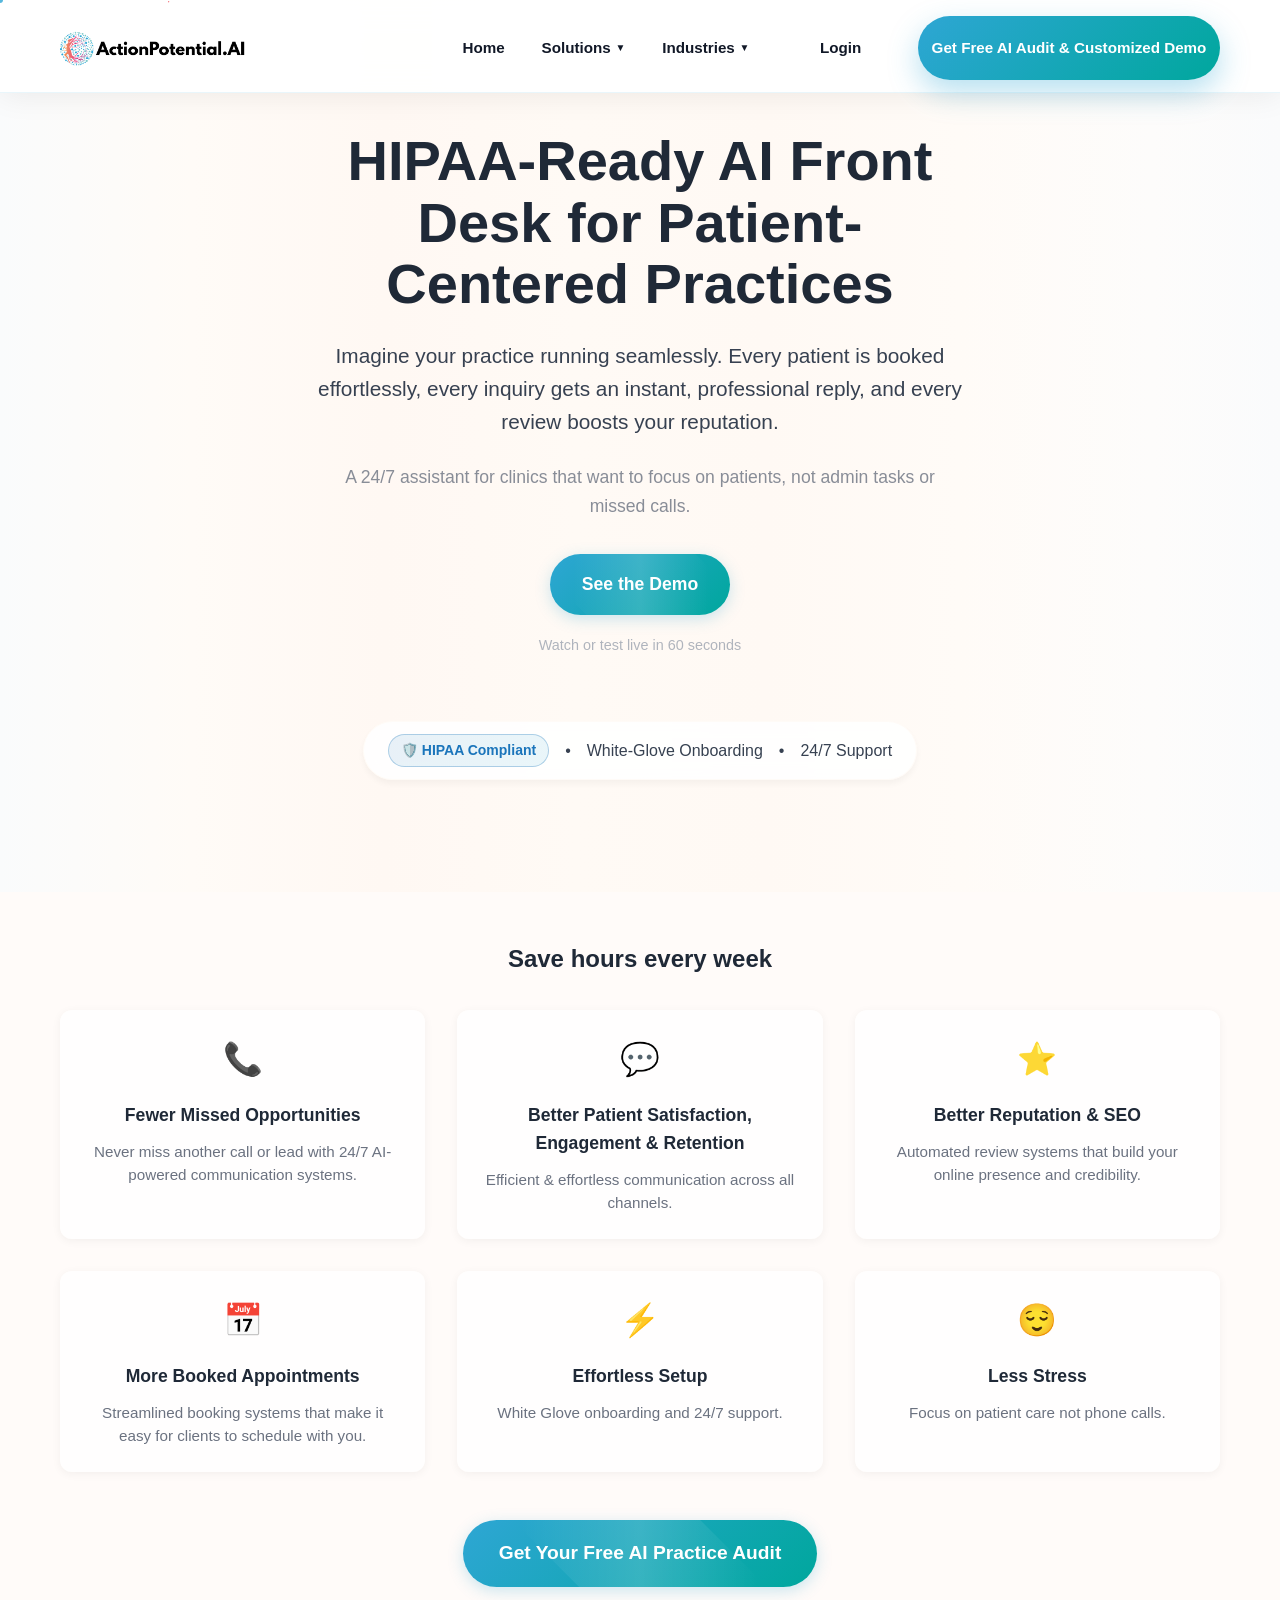
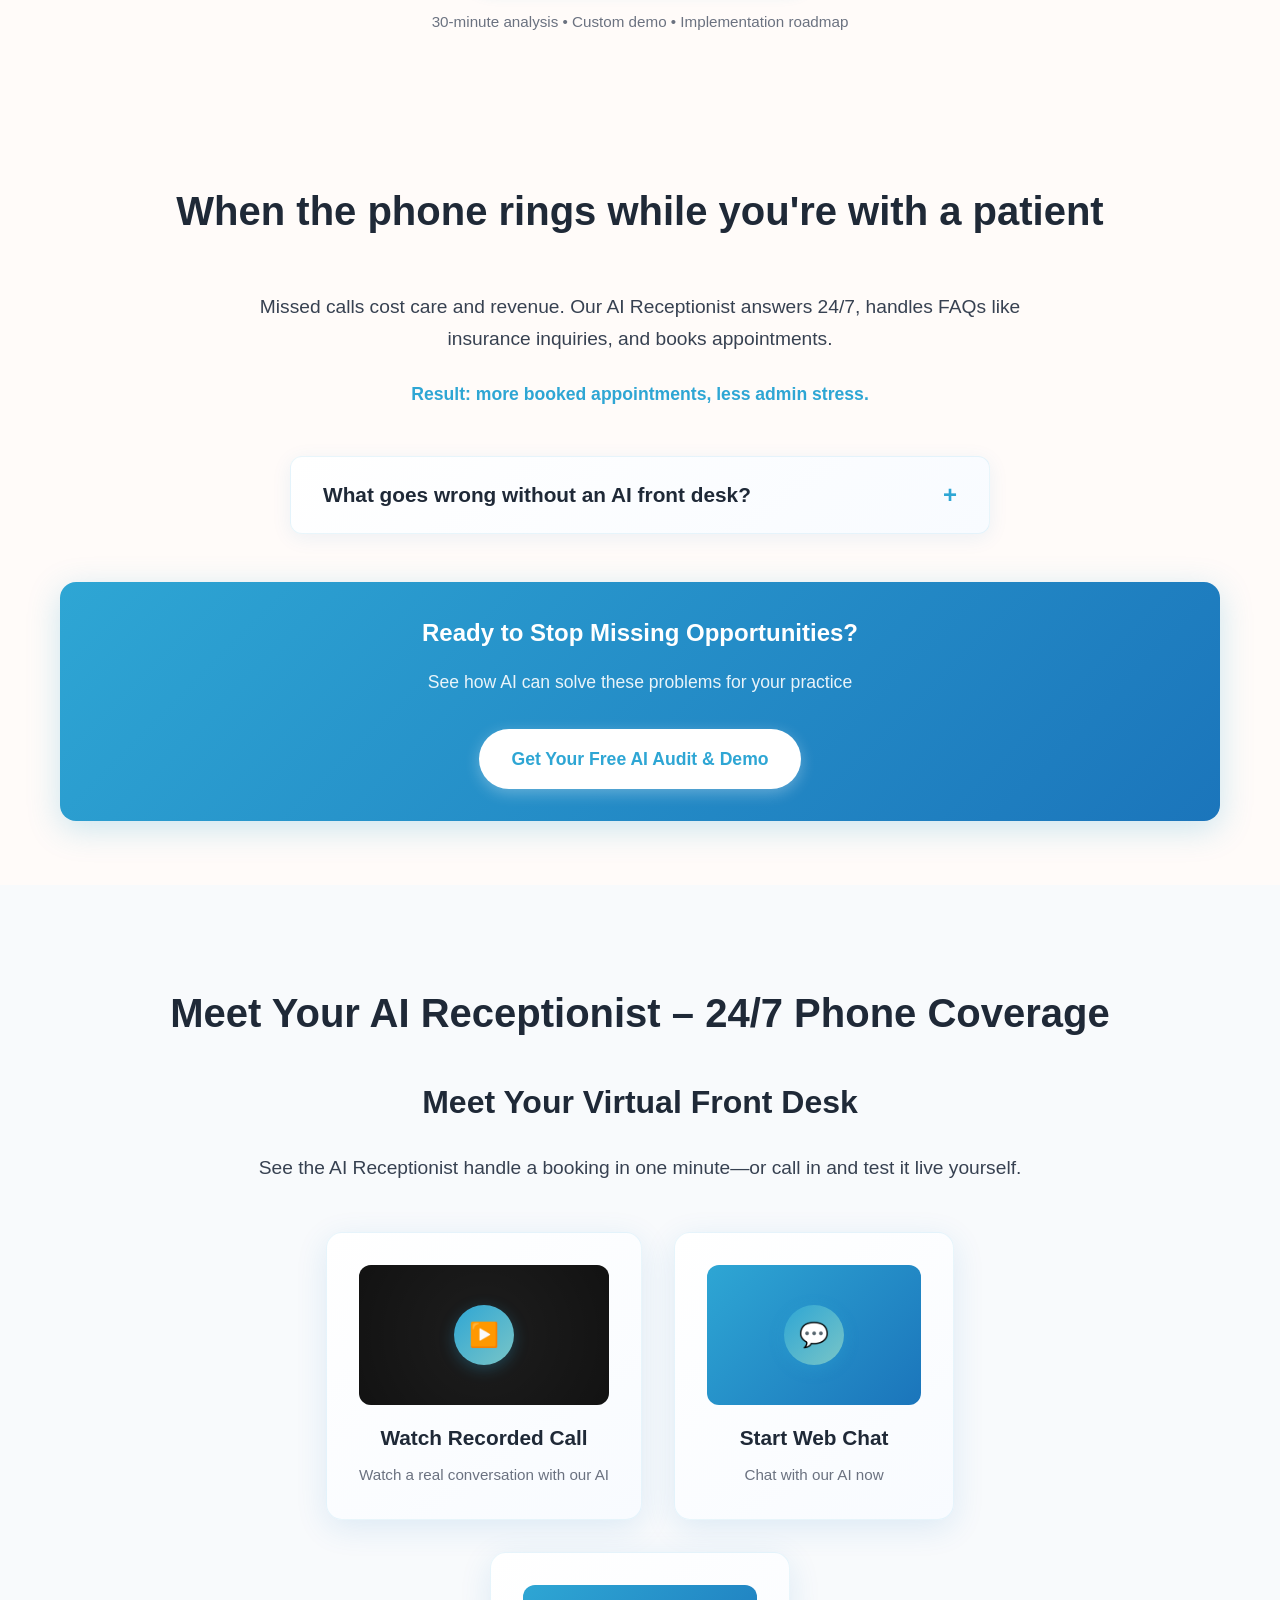
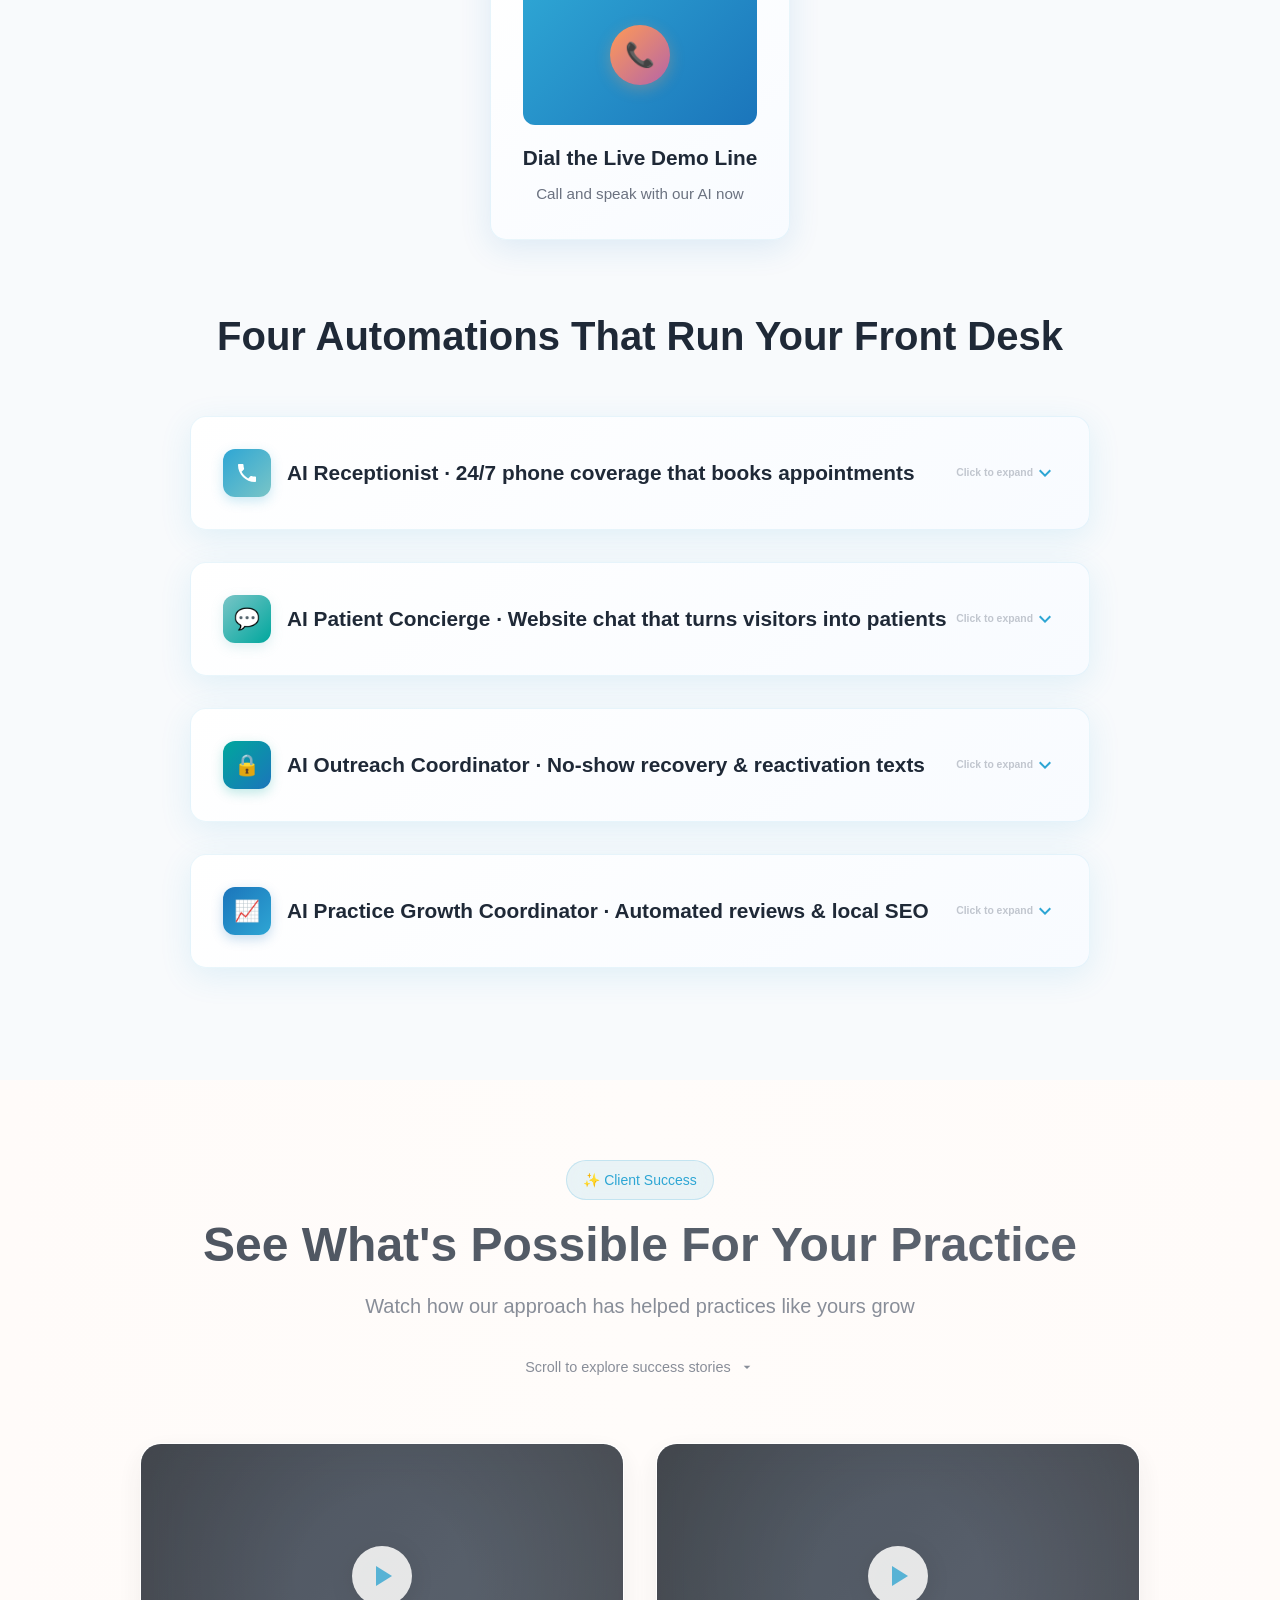
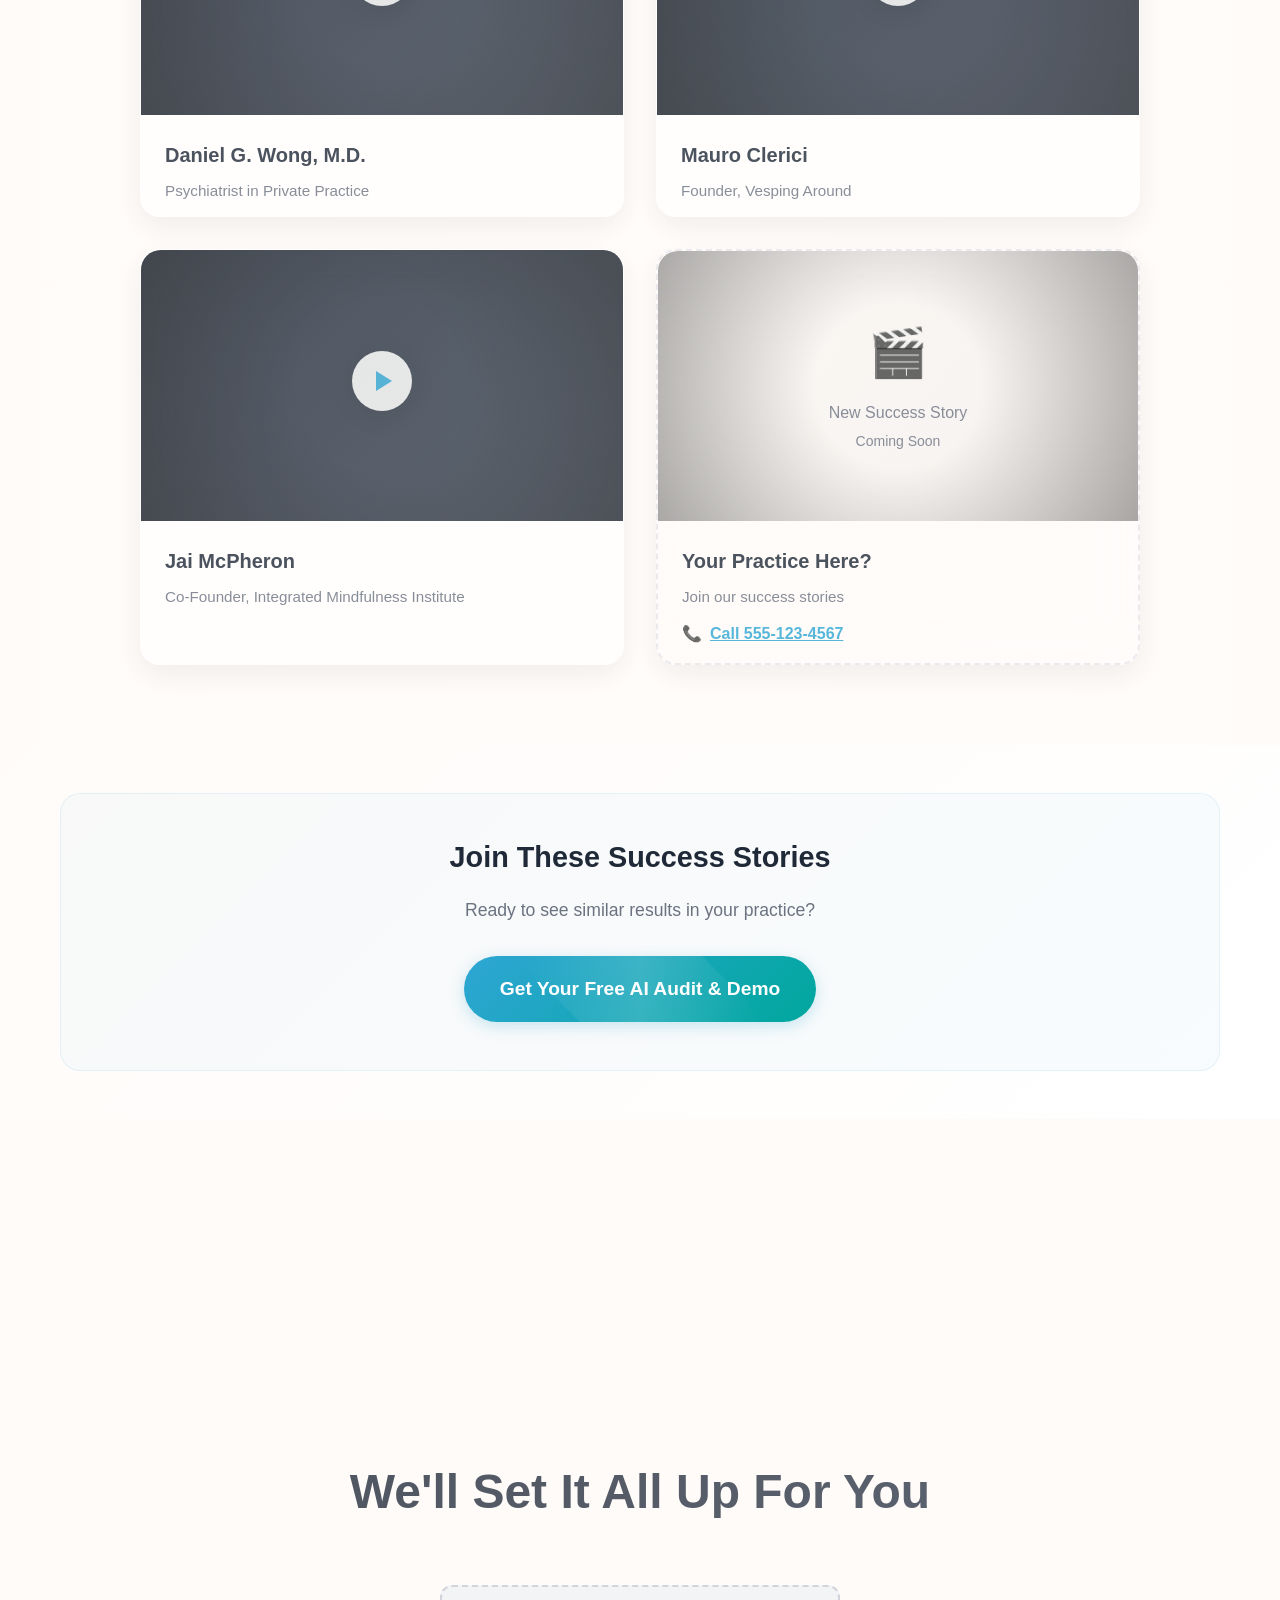
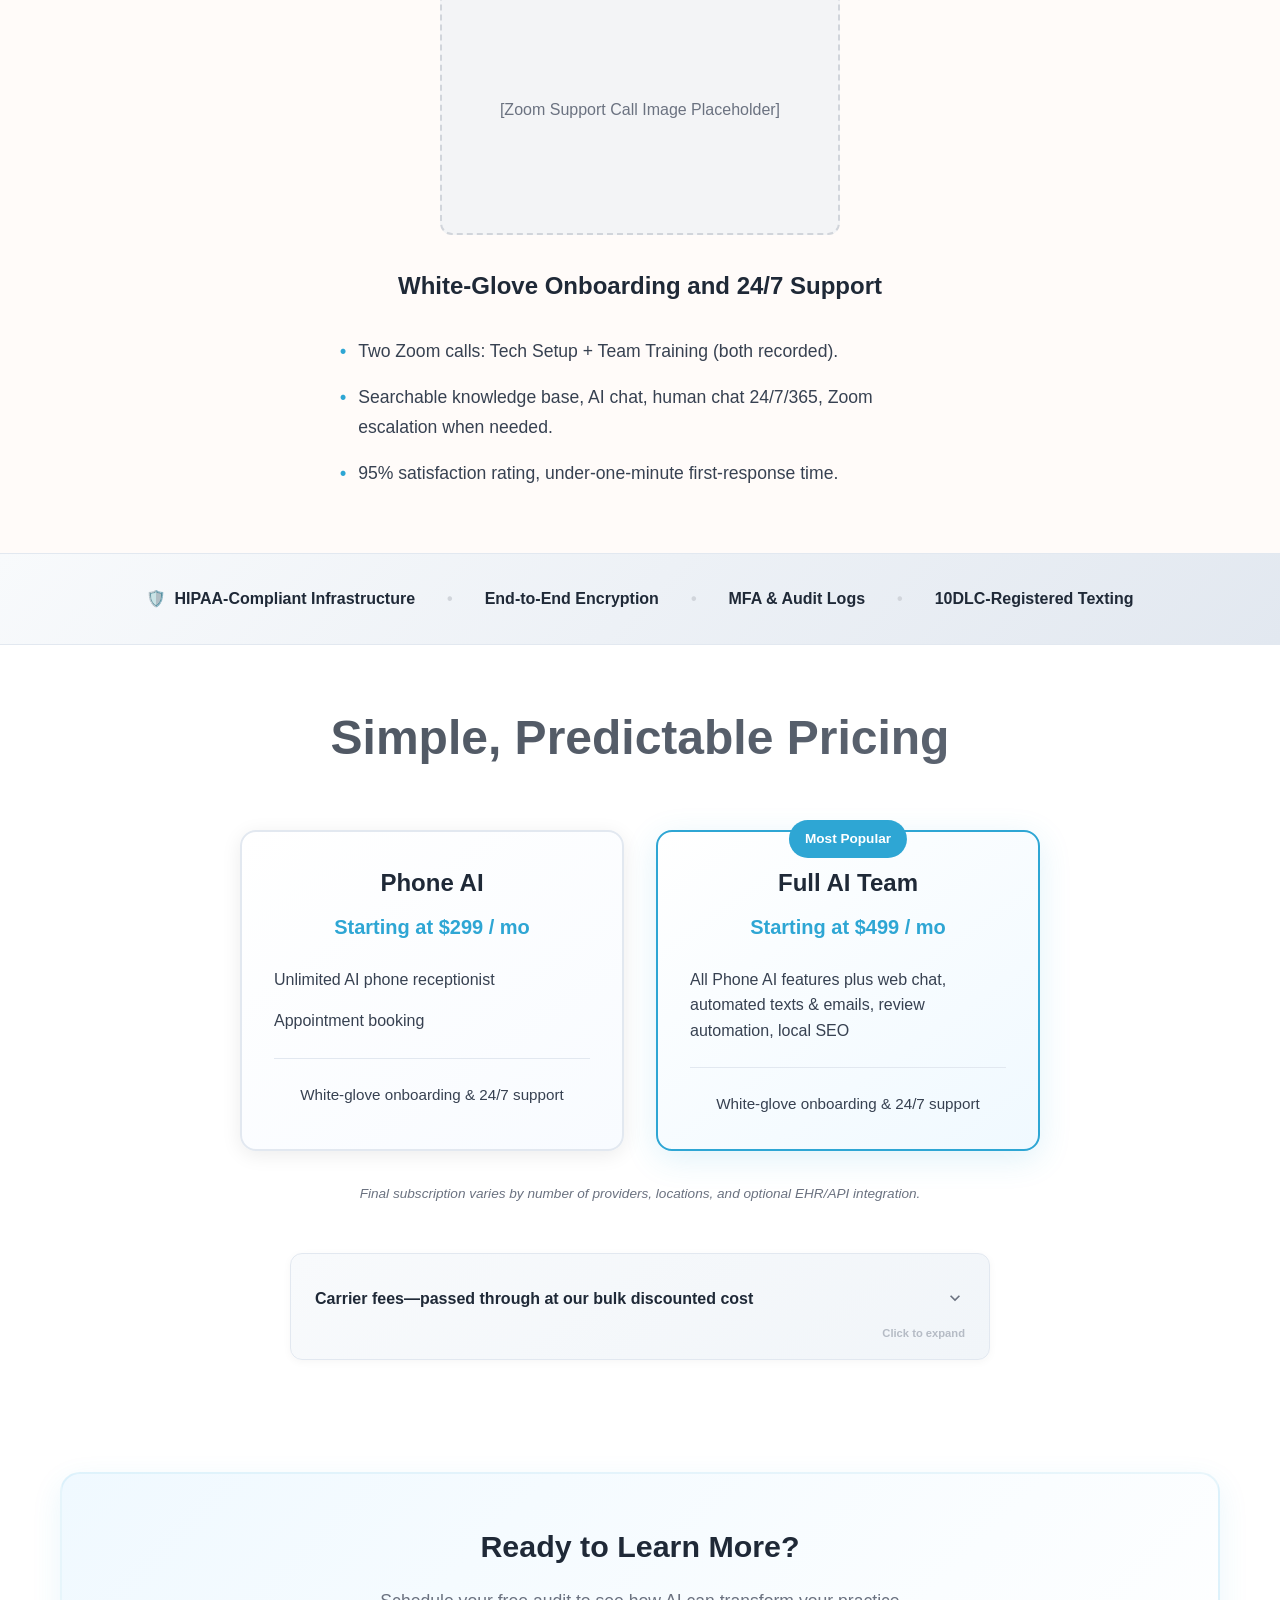
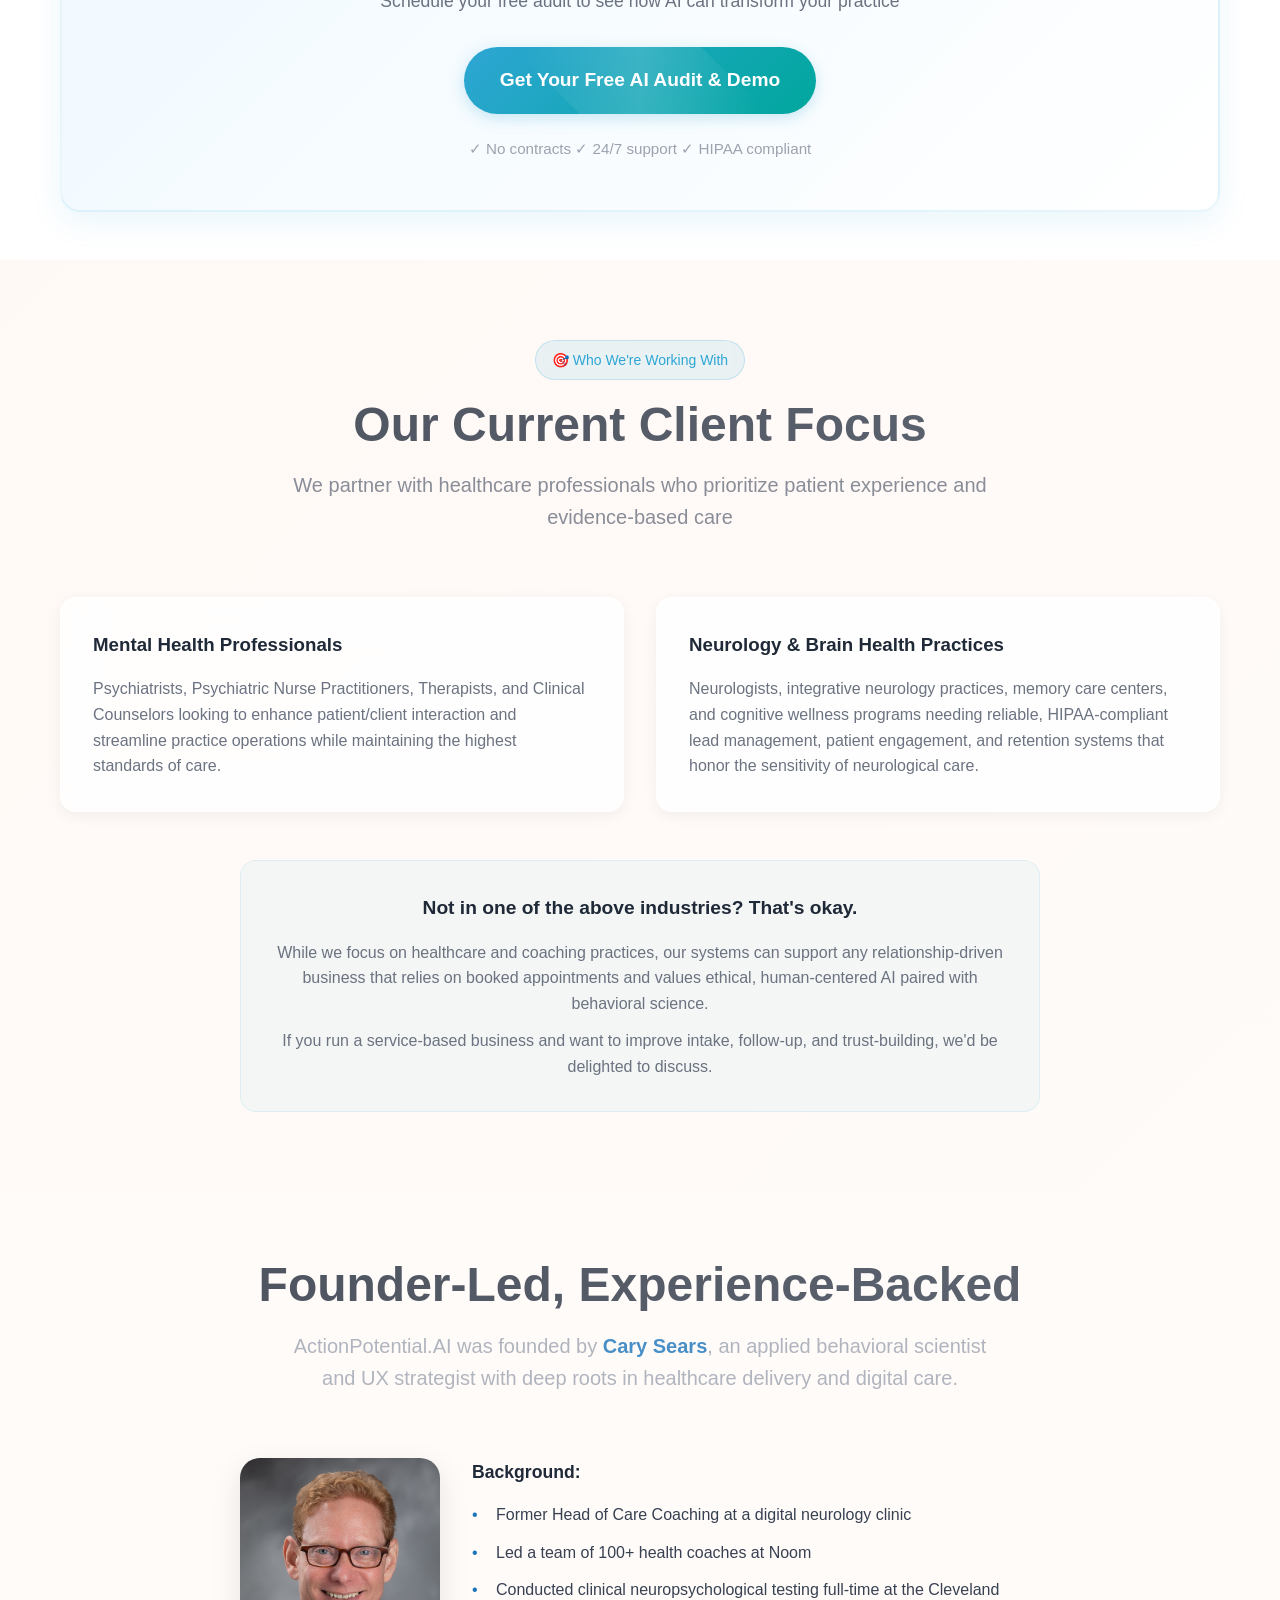
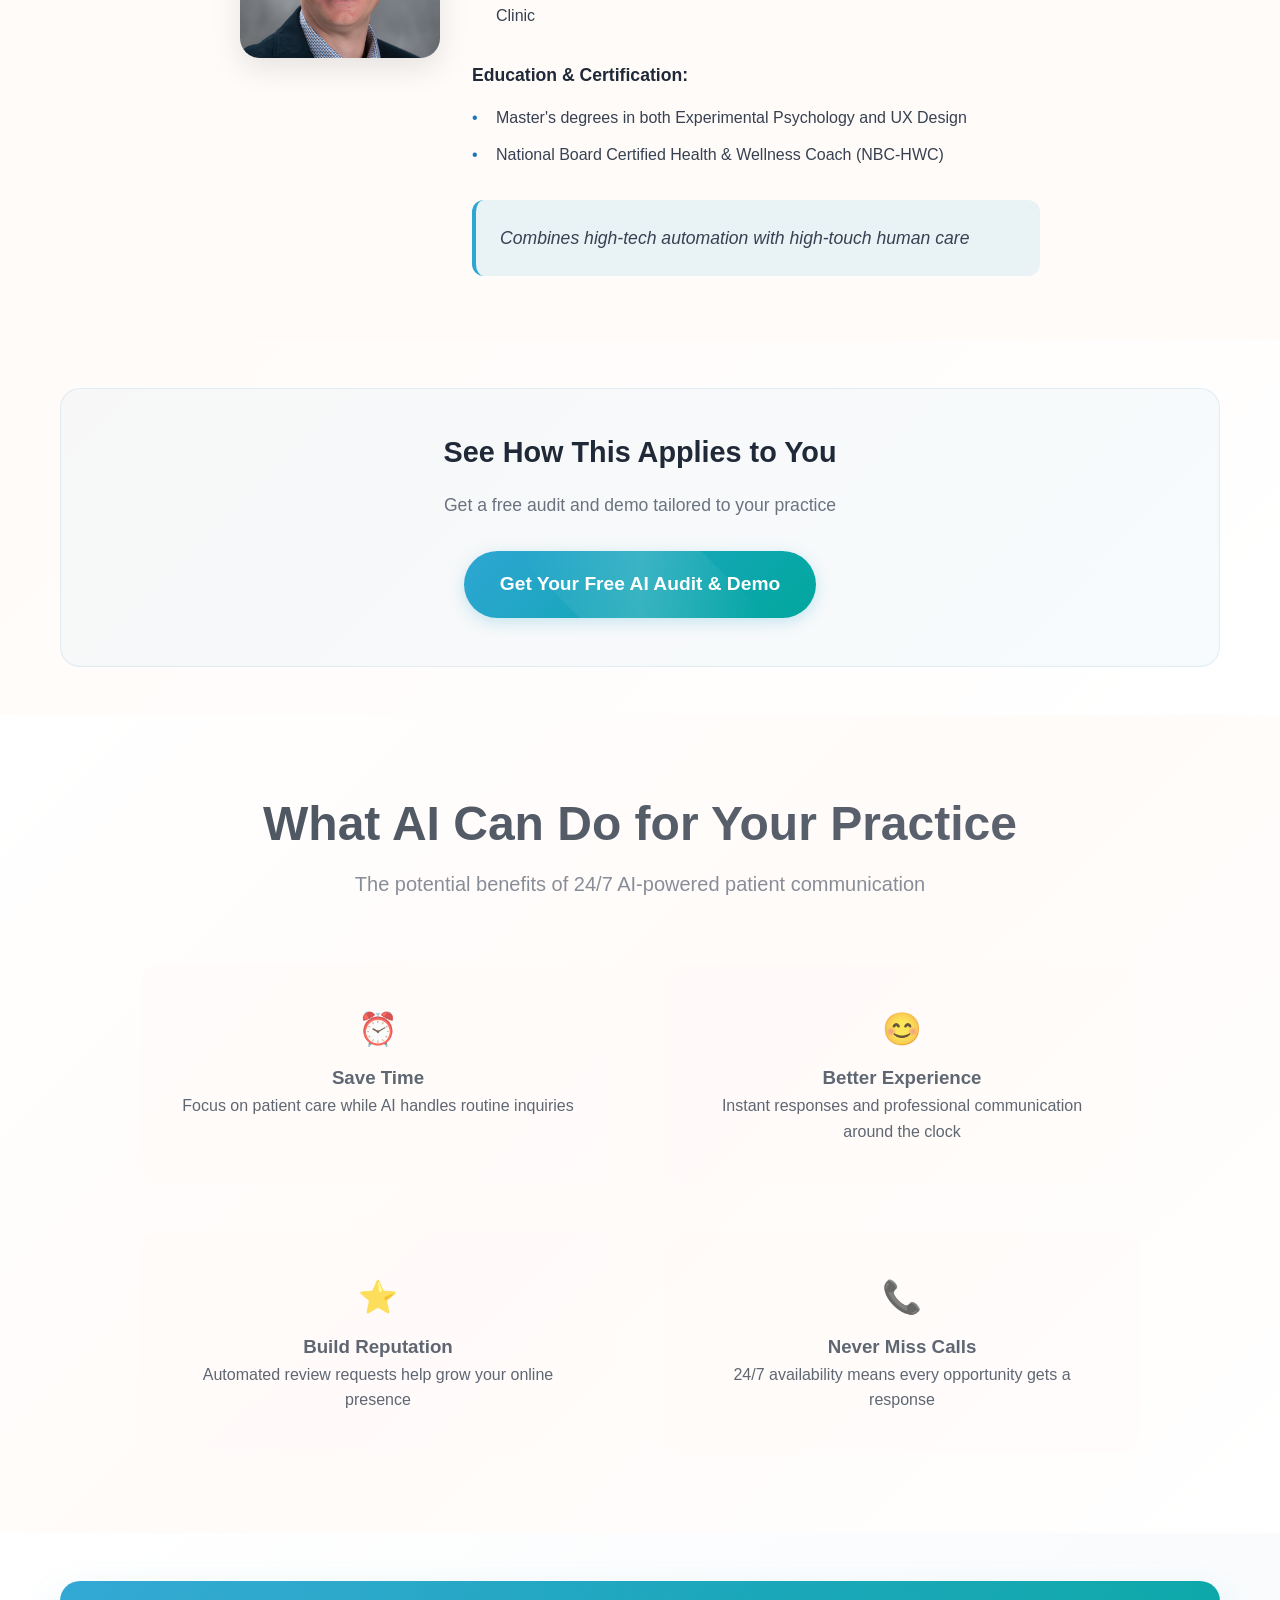
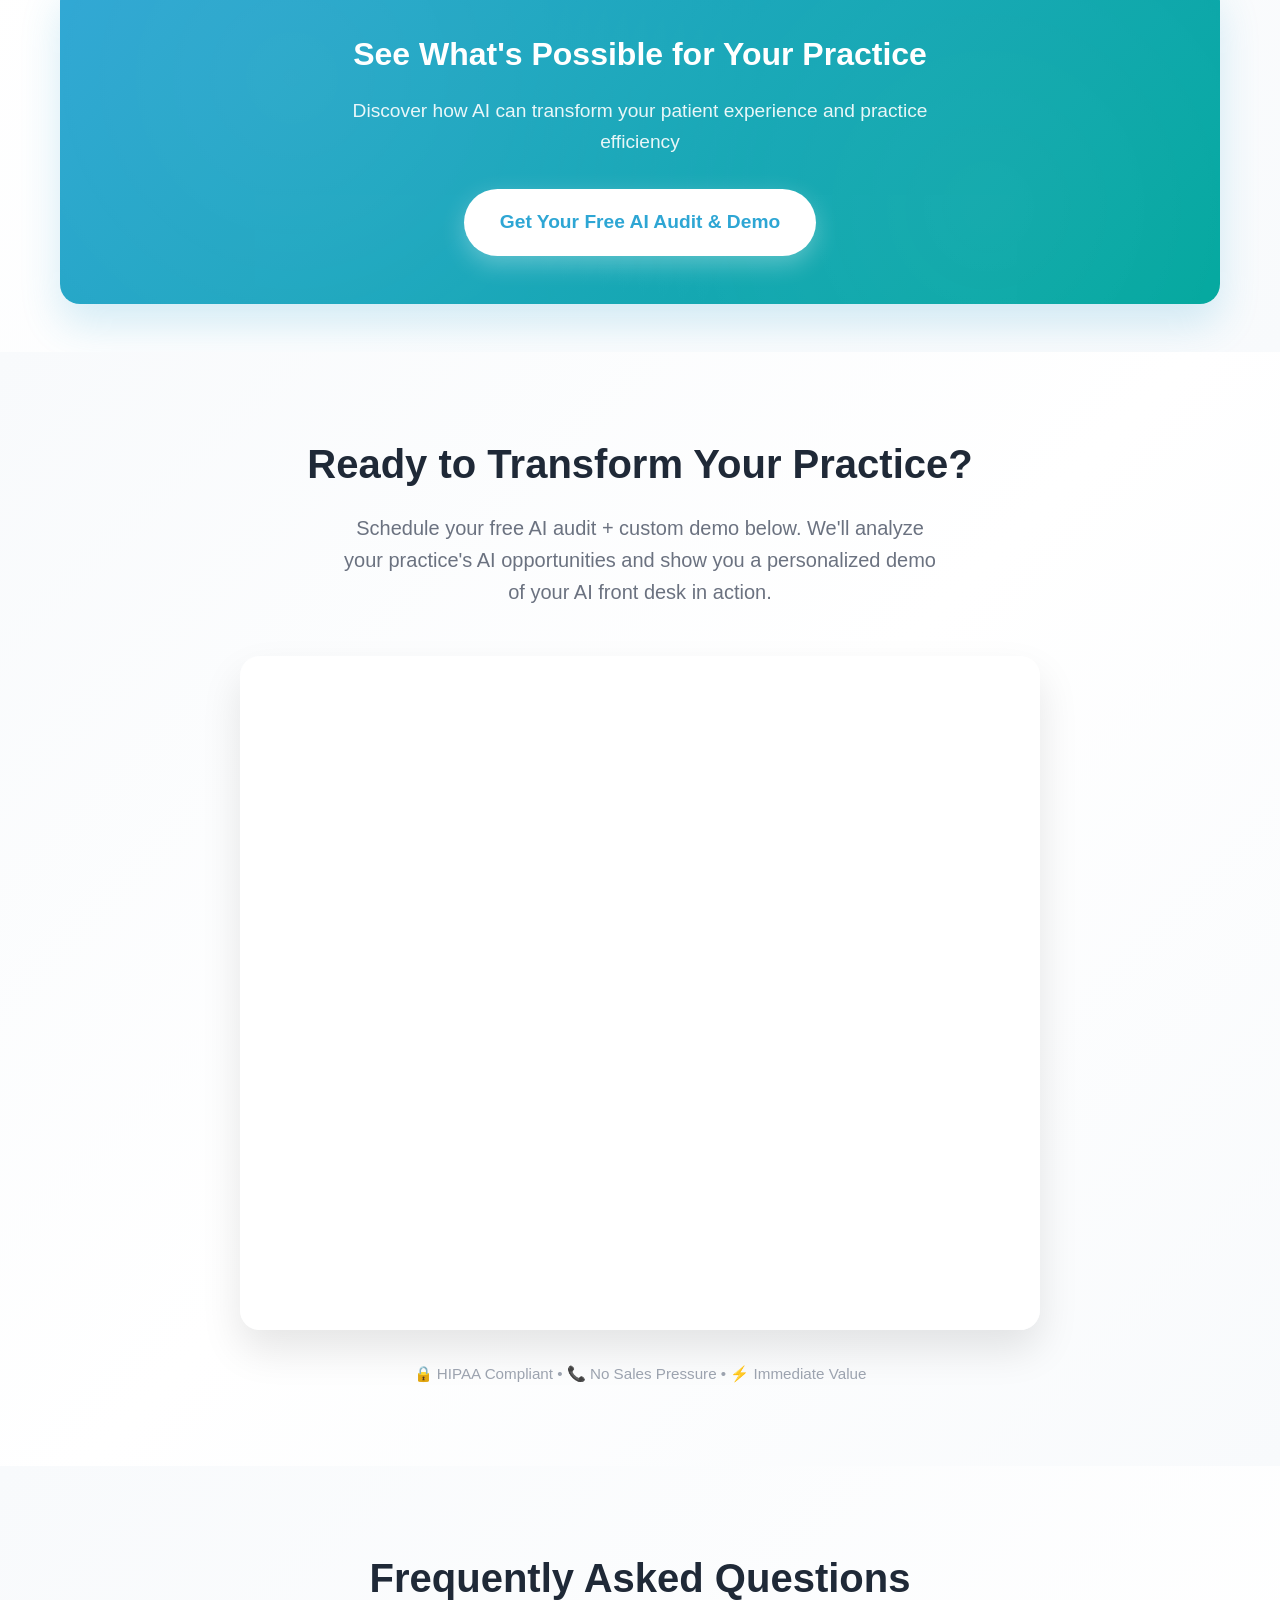
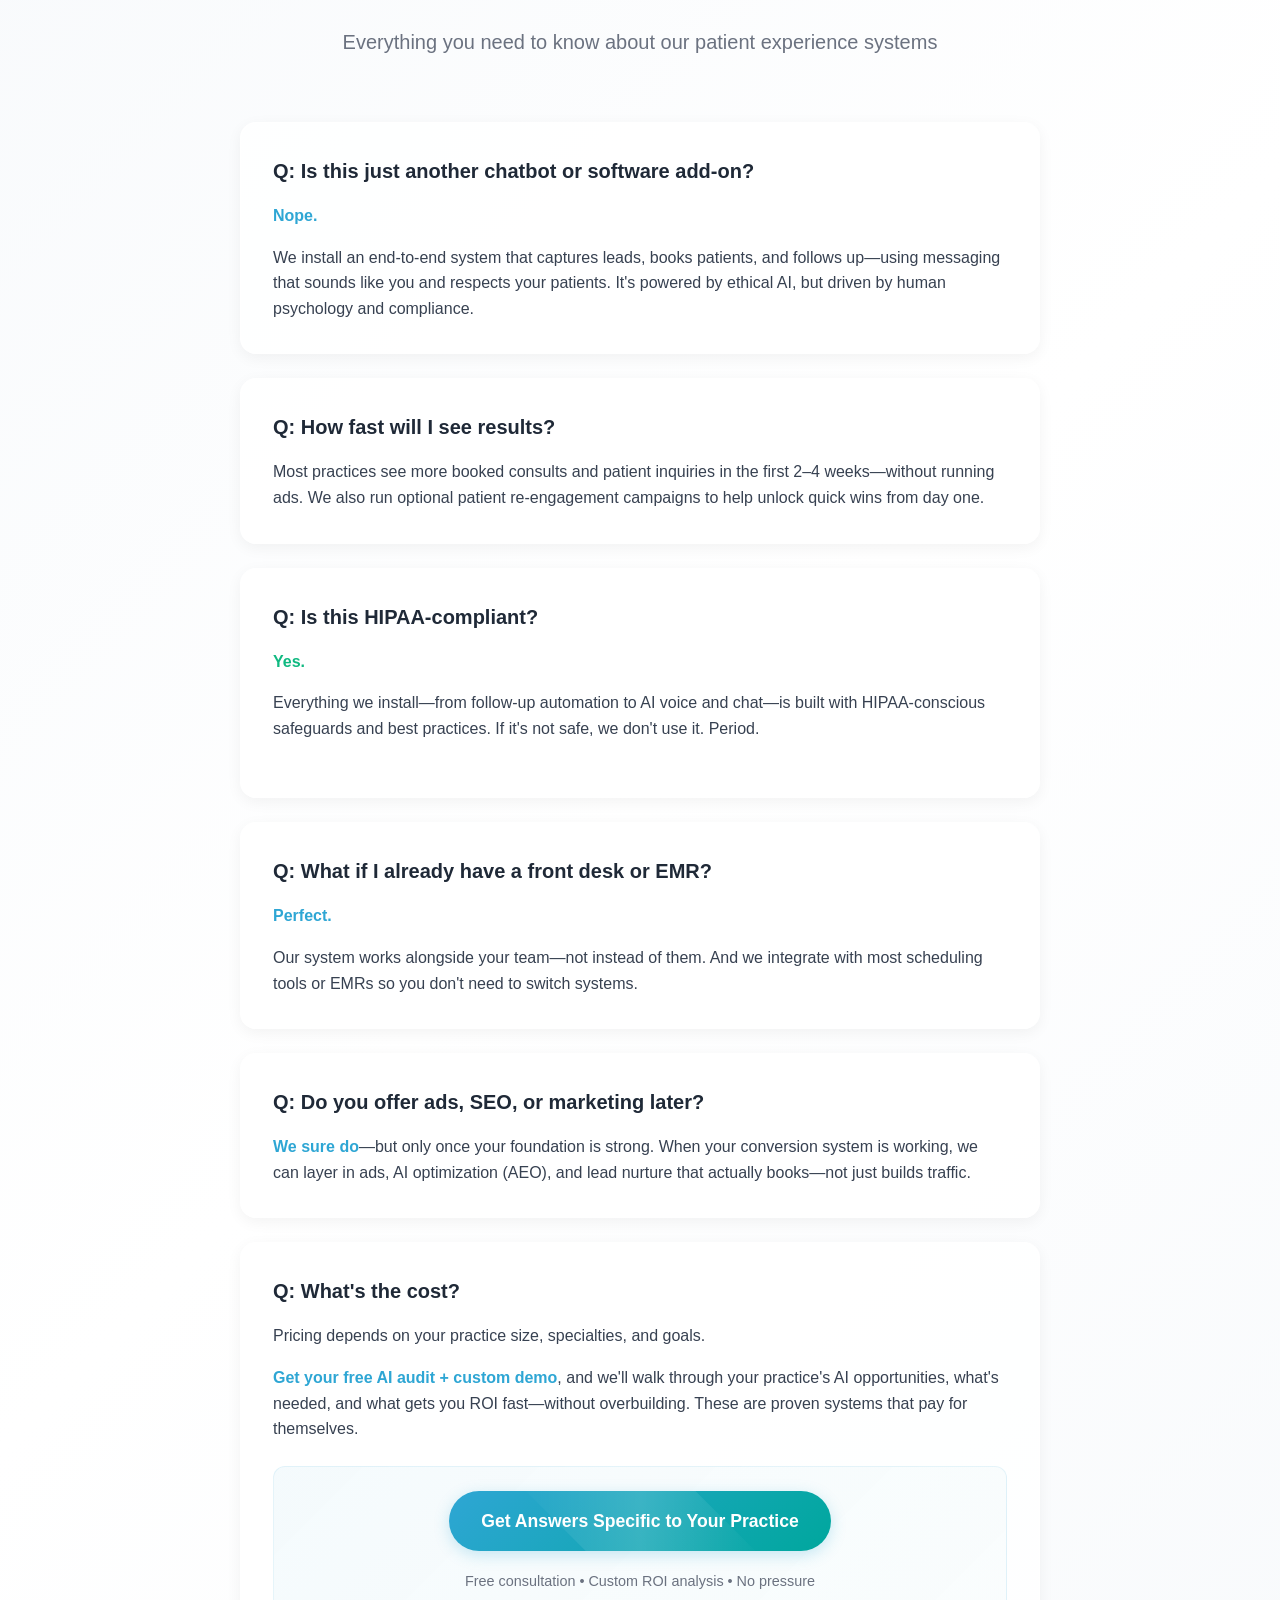
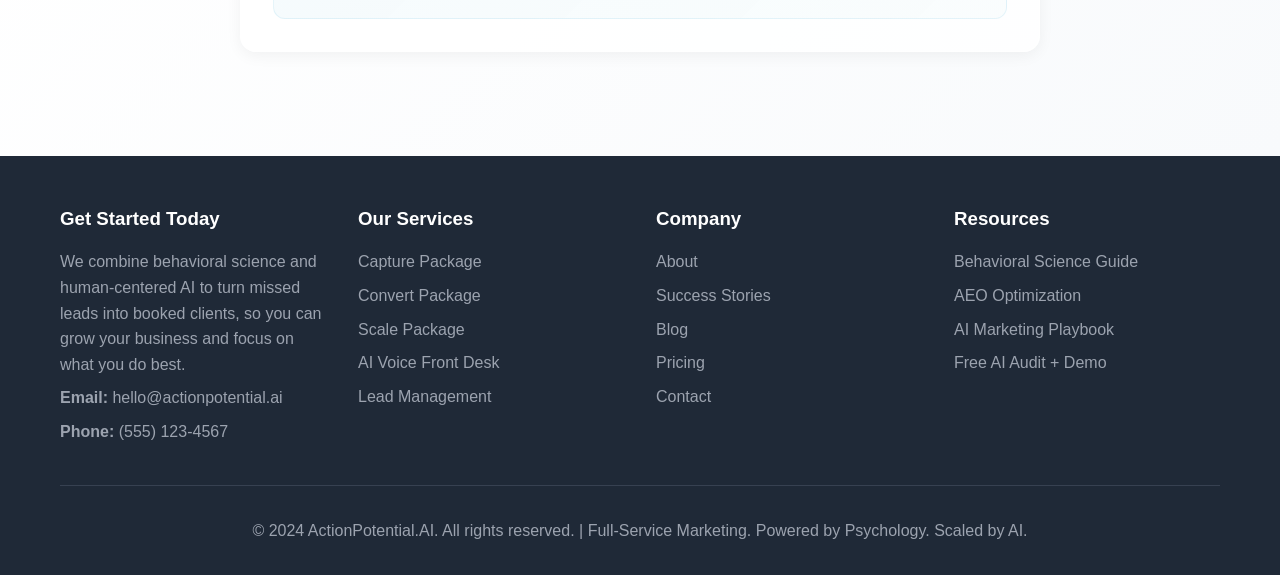
==== hipaa.html @ c4a2d689 "fix(nav): allow wheel navigation between mega menus Handle trackpad/mouse-wheel gestures across the " ====
<!DOCTYPE html>
<html lang="en">
<head>
    <meta charset="UTF-8">
    <meta name="viewport" content="width=device-width, initial-scale=1.0">
    <title>ActionPotential.AI - Full-Service Marketing. Powered by Psychology. Scaled by AI.</title>
    <style>
        * {
            margin: 0;
            padding: 0;
            box-sizing: border-box;
            scroll-behavior: smooth;
        }

        :root {
            --nav-logo-size: clamp(48px, 6vw, 64px);
            --nav-logo-shift: calc(var(--nav-logo-size) * -0.23);
        }

        body {
            font-family: -apple-system, BlinkMacSystemFont, 'Segoe UI', Roboto, sans-serif;
            line-height: 1.6;
            color: #374151;
            margin: 0;
            padding: 0;
            background: #fffbf9;
            overflow-x: hidden;
        }

        /* Ultra-subtle mesh gradient background */
        .mesh-gradient {
            position: fixed;
            top: 0;
            left: 0;
            width: 100%;
            height: 100%;
            background: #fffbf9;
            z-index: -3;
        }

        .mesh-gradient::before {
            content: '';
            position: absolute;
            top: 0;
            left: 0;
            width: 100%;
            height: 100%;
            background: 
                radial-gradient(circle at 20% 30%, rgba(255, 154, 86, 0.02) 0%, transparent 50%),
                radial-gradient(circle at 80% 60%, rgba(46, 166, 212, 0.02) 0%, transparent 50%),
                radial-gradient(circle at 40% 80%, rgba(121, 197, 199, 0.02) 0%, transparent 50%);
            animation: meshShift 30s ease-in-out infinite;
        }

        @keyframes meshShift {
            0%, 100% { transform: translate(0, 0) scale(1); }
            33% { transform: translate(-5%, -5%) scale(1.05); }
            66% { transform: translate(5%, 5%) scale(0.95); }
        }

        /* Extra Small Mobile Devices (max-width: 480px) */
        @media (max-width: 480px) {
            .hero h1 {
                font-size: 2rem !important;
                line-height: 1.2 !important;
            }

            .problem-section h2 {
                font-size: 1.5rem !important;
                margin: 0 0 1rem 0 !important;
            }

            .problem-section div[style*="max-width: 800px"] p {
                font-size: 1rem !important;
            }

            .accordion-header {
                padding: 0.875rem 1rem !important;
                font-size: 1rem !important;
                line-height: 1.4 !important;
            }

            .accordion-icon {
                font-size: 1.25rem !important;
            }

            .accordion-content div[style*="padding: 0 2rem 2rem 2rem"] {
                padding: 0 1rem 1.5rem 1rem !important;
            }

            .quick-proof-bar h2 {
                font-size: 1.1rem !important;
            }

            .quick-proof-bar div[style*="font-size: 2rem"] {
                font-size: 1.5rem !important;
            }

            .quick-proof-bar h3 {
                font-size: 1rem !important;
            }

            .btn-primary {
                padding: 14px 24px !important;
                font-size: 1rem !important;
            }

            /* Demo block extra small mobile optimizations */
            .demo-block h2 {
                font-size: 1.5rem !important;
            }

            .demo-block p {
                font-size: 1rem !important;
            }

            .demo-block .demo-option {
                padding: 1.5rem !important;
            }

            .demo-block h3 {
                font-size: 1.1rem !important;
            }

            /* AI Accordion Cards Extra Small Mobile */
            .ai-card summary {
                padding: 1.25rem 0.75rem !important;
                font-size: 1rem !important;
            }

            .ai-card summary > div:first-child > div {
                width: 36px !important;
                height: 36px !important;
            }

            .ai-card .accordion-chevron {
                width: 20px !important;
                height: 20px !important;
            }

            .ai-card div[style*="padding: 0 2rem 2rem 2rem"] {
                padding: 0 0.75rem 1.25rem 0.75rem !important;
            }

            .ai-card ul li {
                font-size: 0.9rem !important;
                margin-bottom: 0.75rem !important;
            }
        }

        /* Floating orbs */
        .floating-orbs {
            position: fixed;
            top: 0;
            left: 0;
            width: 100%;
            height: 100%;
            pointer-events: none;
            z-index: -1;
            overflow: hidden;
        }

        .orb {
            position: absolute;
            border-radius: 50%;
            filter: blur(80px);
            opacity: 0.1;
            animation: float 20s ease-in-out infinite;
            will-change: transform;
        }

        .orb1 {
            width: 600px;
            height: 600px;
            background: #2EA6D4;
            top: -200px;
            left: -200px;
            animation-duration: 25s;
        }

        .orb2 {
            width: 500px;
            height: 500px;
            background: #FF9A56;
            bottom: -150px;
            right: -150px;
            animation-duration: 30s;
            animation-delay: -5s;
        }

        .orb3 {
            width: 550px;
            height: 550px;
            background: #79C5C7;
            top: 30%;
            left: 50%;
            animation-duration: 35s;
            animation-delay: -10s;
        }

        .orb4 {
            width: 450px;
            height: 450px;
            background: #B565A7;
            top: 10%;
            right: 10%;
            animation-duration: 28s;
            animation-delay: -15s;
        }

        @keyframes float {
            0%, 100% {
                transform: translate(0, 0) scale(1);
            }
            25% {
                transform: translate(30px, -50px) scale(1.1);
            }
            50% {
                transform: translate(-20px, 30px) scale(0.9);
            }
            75% {
                transform: translate(-40px, -20px) scale(1.05);
            }
        }

        /* Clean Professional Scrollbar */
        ::-webkit-scrollbar {
            width: 12px;
            background: #f8fafc;
        }

        ::-webkit-scrollbar-track {
            background: #f1f5f9;
            border-radius: 10px;
            margin: 5px;
        }

        ::-webkit-scrollbar-thumb {
            background: #2EA6D4;
            border-radius: 10px;
            border: 2px solid #f1f5f9;
            transition: background 0.2s ease;
        }

        ::-webkit-scrollbar-thumb:hover {
            background: #1B75BB;
            border-color: #e5e7eb;
        }

        ::-webkit-scrollbar-thumb:active {
            background: #79C5C7;
        }

        /* Firefox Scrollbar Support */
        * {
            scrollbar-width: thin;
            scrollbar-color: #2EA6D4 #f1f5f9;
        }

        /* Selection color to match brand */
        ::selection {
            background: rgba(46, 166, 212, 0.2);
            color: #1f2937;
        }

        ::-moz-selection {
            background: rgba(46, 166, 212, 0.2);
            color: #1f2937;
        }

        /* Animations Keyframes */
        @keyframes fadeInUp {
            from {
                opacity: 0;
                transform: translateY(20px);
            }
            to {
                opacity: 1;
                transform: translateY(0);
            }
        }

        @keyframes subtleGradientShift {
            0% { background-position: 0% 50%; }
            50% { background-position: 100% 50%; }
            100% { background-position: 0% 50%; }
        }

        @keyframes gradientShift {
            0% { background-position: 0% 50%; }
            50% { background-position: 100% 50%; }
            100% { background-position: 0% 50%; }
        }

        @keyframes gradientFlow {
            0% {
                background-position: 0% 50%;
            }
            50% {
                background-position: 100% 50%;
            }
            100% {
                background-position: 0% 50%;
            }
        }

        @keyframes shimmerText {
            0% {
                background-position: -200% center;
            }
            100% {
                background-position: 200% center;
            }
        }

        @keyframes subtleShimmer {
            0% {
                background-position: 0% center;
                opacity: 0.9;
            }
            50% {
                opacity: 1;
            }
            100% {
                background-position: 100% center;
                opacity: 0.9;
            }
        }

        @keyframes gentlePulse {
            0%, 100% { transform: scale(1); opacity: 1; }
            50% { transform: scale(1.05); opacity: 0.9; }
        }

        @keyframes subtleBounce {
            0%, 100% { transform: translateY(0); }
            50% { transform: translateY(-3px); }
        }

        @keyframes shimmer {
            0% { transform: translateX(-100%) rotate(45deg); }
            100% { transform: translateX(100%) rotate(45deg); }
        }

        @keyframes shimmerButton {
            0% { transform: translateX(-200%) rotate(45deg); }
            100% { transform: translateX(200%) rotate(45deg); }
        }

        @keyframes pulse {
            0% { box-shadow: 0 0 0 0 rgba(46, 166, 212, 0.7); }
            70% { box-shadow: 0 0 0 20px rgba(46, 166, 212, 0); }
            100% { box-shadow: 0 0 0 0 rgba(46, 166, 212, 0); }
        }

        @keyframes checkmarkPop {
            0% { transform: scale(0.8) rotate(-90deg); opacity: 0; }
            50% { transform: scale(1.05) rotate(10deg); opacity: 1; }
            100% { transform: scale(1) rotate(0); opacity: 1; }
        }

        @keyframes typewriter {
            from { width: 0; }
            to { width: 100%; }
        }

        @keyframes countUp {
            from { opacity: 0; transform: translateY(20px); }
            to { opacity: 1; transform: translateY(0); }
        }

        /* Scroll Animation Classes */
        .animate-on-scroll {
            opacity: 0;
            transform: translateY(20px);
            transition: all 0.8s cubic-bezier(0.25, 0.46, 0.45, 0.94);
        }

        .animate-on-scroll.animate-in {
            opacity: 1;
            transform: translateY(0);
        }

        .container {
            max-width: 1200px;
            margin: 0 auto;
            padding: 0 20px;
        }

        /* Enhanced Header - Glass Morphism Added */
        header {
            background: rgba(255, 255, 255, 0.92);
            backdrop-filter: blur(20px);
            -webkit-backdrop-filter: blur(20px);
            box-shadow: 0 1px 30px rgba(0,0,0,0.08);
            position: fixed;
            width: 100%;
            top: 0;
            z-index: 1000;
            border-bottom: 1px solid rgba(46, 166, 212, 0.1);
            margin: 0;
            padding: 1rem 0 0.75rem 0;
            animation: slideDown 1s cubic-bezier(0.25, 0.46, 0.45, 0.94);
        }

        @keyframes slideDown {
            from {
                transform: translateY(-100%);
                opacity: 0.5;
            }
            to {
                transform: translateY(0);
                opacity: 1;
            }
        }

        nav {
            display: flex;
            justify-content: space-between;
            align-items: center;
            gap: 1.5rem;
            padding: 0;
        }

        .logo {
            display: inline-flex;
            align-items: center;
            gap: 0.75rem;
            line-height: 1;
        }

        .logo a {
            display: inline-flex;
            align-items: center;
            line-height: 1;
        }

        .logo-image {
            height: var(--nav-logo-size);
            width: auto;
            display: block;
            transition: transform 0.3s ease;
            transform: translateY(var(--nav-logo-shift));
        }

        .logo-image:hover {
            transform: translateY(var(--nav-logo-shift)) scale(1.05);
        }

        @media (max-width: 768px) {
            :root {
                --nav-logo-shift: 0px;
            }
        }

        header {
            padding: 1rem 0 0.75rem;
            top: 0;
        }

        .hero {
            padding: 130px 0 80px;
        }

        .nav-links {
            display: flex;
            list-style: none;
            gap: 0.6rem;
            align-items: center;
            margin: 0;
            min-height: var(--nav-logo-size);
        }

        .nav-links .spacer {
            width: 1.5rem;
            display: inline-block;
        }

        .nav-links li {
            position: relative;
        }

        .nav-link {
            display: inline-flex;
            align-items: center;
            justify-content: center;
            gap: 0.3rem;
            padding: 0 0.85rem;
            height: var(--nav-logo-size);
            border-radius: 999px;
            font-size: 0.95rem;
            font-weight: 600;
            color: #111827;
            line-height: 1;
            text-decoration: none;
            transition: background 0.2s ease, color 0.2s ease;
        }

        .nav-link:hover,
        .nav-link:focus-visible {
            background: rgba(46, 166, 212, 0.12);
            color: #111827;
        }

        .cta-link {
            background: linear-gradient(135deg, #2EA6D4, #00A79D);
            color: #fff !important;
            box-shadow: 0 12px 30px rgba(46, 166, 212, 0.35);
            position: relative;
            overflow: hidden;
        }

        .cta-link::before {
            content: '';
            position: absolute;
            inset: 0;
            background: linear-gradient(90deg, transparent, rgba(255,255,255,0.45), transparent);
            transform: translateX(-100%);
            transition: transform 0.5s ease;
        }

        .cta-link:hover::before {
            transform: translateX(100%);
        }

        .dropdown-arrow {
            font-size: 10px;
            transition: transform 0.3s ease;
        }

        .nav-links li:hover > .nav-link .dropdown-arrow {
            transform: rotate(180deg);
        }

        .mega {
            position: static;
        }

        .mega-panel {
            position: absolute;
            top: calc(100% + 0.25rem);
            left: 50%;
            transform: translate(-50%, 0);
            background: rgba(255, 255, 255, 0.98);
            border-radius: 24px;
            border: 1px solid rgba(46, 166, 212, 0.15);
            box-shadow: 0 35px 65px rgba(15, 23, 42, 0.18);
            padding: 2rem;
            min-width: 880px;
            max-height: none;
            overflow: visible;
            opacity: 0;
            pointer-events: none;
            transition: opacity 0.18s ease;
            z-index: 1000;
        }

        .mega-panel::before {
            content: '';
            position: absolute;
            top: -70px;
            left: -40px;
            right: -40px;
            height: 70px;
        }

        .mega-panel.simple-grid {
            display: grid;
            grid-template-columns: 1fr;
            gap: 0.5rem;
            min-width: 320px;
            padding: 1.5rem;
        }

        .mega-panel.simple-grid a {
            font-size: 0.95rem;
            font-weight: 600;
        }

        .mega-panel.simple-grid a + a {
            margin-top: 0.4rem;
        }

        .mega-panel__intro {
            display: flex;
            justify-content: space-between;
            align-items: center;
            gap: 1.5rem;
            padding-bottom: 1.5rem;
            border-bottom: 1px solid rgba(15, 23, 42, 0.08);
        }

        .mega-panel__intro h3 {
            font-size: 1.25rem;
            margin-bottom: 0.4rem;
            color: #1f2937;
        }

        .mega-panel__intro p {
            margin: 0;
            color: #6b7280;
        }

        .mega-panel__cta {
            border-radius: 999px;
            padding: 0.65rem 1.75rem;
            border: 1px solid rgba(46, 166, 212, 0.4);
            text-decoration: none;
            font-weight: 600;
            color: #2EA6D4;
            transition: background 0.2s ease, color 0.2s ease;
            white-space: nowrap;
        }

        .mega-panel__cta:hover {
            background: rgba(46, 166, 212, 0.08);
            color: #1B75BB;
        }

        .mega-grid {
            display: grid;
            grid-template-columns: repeat(3, minmax(0, 1fr));
            gap: 1.5rem;
            margin-top: 1.5rem;
        }

        .industries-grid {
            display: grid;
            grid-template-columns: repeat(2, minmax(220px, 1fr));
            gap: 1.5rem;
        }

        .mega:hover .mega-panel,
        .mega:focus-within .mega-panel,
        .mega.is-open .mega-panel {
            opacity: 1;
            pointer-events: auto;
            transform: translate(-50%, 0);
        }

        .mega-label {
            text-transform: uppercase;
            letter-spacing: 0.08em;
            font-size: 0.75rem;
            color: #9ca3af;
            margin-bottom: 0.85rem;
        }

        .mega-panel a {
            display: block;
            padding: 0.65rem 0;
            border-radius: 10px;
            text-decoration: none;
            color: #1f2937;
            transition: transform 0.2s ease, background 0.2s ease;
        }

        .mega-panel a strong {
            display: block;
            font-size: 0.98rem;
            font-weight: 600;
        }

        .mega-panel a small {
            display: block;
            font-size: 0.85rem;
            color: #6b7280;
            margin-top: 0.25rem;
        }

        .mega-panel a:hover {
            background: rgba(46, 166, 212, 0.08);
            transform: translateX(4px);
        }

        .mega-highlight {
            background: linear-gradient(135deg, rgba(46, 166, 212, 0.08), rgba(121, 197, 199, 0.12));
            border: 1px solid rgba(46, 166, 212, 0.2);
        }

        .mega-panel .mega-cta {
            margin-top: 0.5rem;
            border-radius: 999px;
            padding: 0.65rem 1.75rem;
            text-align: center;
            border: 1px solid rgba(46, 166, 212, 0.4);
        }

        .mega-panel ul {
            list-style: none;
            margin: 0;
            padding: 0;
        }

        .mega-panel ul li + li {
            margin-top: 0.4rem;
        }

        /* Hamburger Menu Styles */
        .hamburger {
            display: none;
            flex-direction: column;
            cursor: pointer;
            padding: 10px;
            z-index: 1001;
        }

        .hamburger span {
            width: 25px;
            height: 3px;
            background-color: #374151;
            margin: 3px 0;
            transition: all 0.3s ease;
            border-radius: 2px;
        }

        .hamburger.active span:nth-child(1) {
            transform: rotate(-45deg) translate(-5px, 6px);
        }

        .hamburger.active span:nth-child(2) {
            opacity: 0;
        }

        .hamburger.active span:nth-child(3) {
            transform: rotate(45deg) translate(-5px, -6px);
        }

        /* Mobile Menu Overlay */
        .mobile-menu {
            display: none;
            position: fixed;
            top: 0;
            left: 0;
            width: 100%;
            height: 100vh;
            background: rgba(255, 255, 255, 0.98);
            backdrop-filter: blur(20px);
            -webkit-backdrop-filter: blur(20px);
            z-index: 1000;
            padding: 2rem;
            opacity: 0;
            visibility: hidden;
            transition: all 0.3s ease;
            overflow-y: auto;
            -webkit-overflow-scrolling: touch;
        }

        .mobile-menu.active {
            opacity: 1;
            visibility: visible;
        }

        .mobile-menu-header {
            display: flex;
            justify-content: flex-end;
            align-items: center;
            padding: 1rem 0 2rem 0;
            border-bottom: 1px solid rgba(55, 65, 81, 0.1);
            margin-bottom: 2rem;
        }

        .mobile-menu-close {
            width: 40px;
            height: 40px;
            display: flex;
            align-items: center;
            justify-content: center;
            background: rgba(55, 65, 81, 0.1);
            border-radius: 50%;
            cursor: pointer;
            transition: all 0.3s ease;
        }

        .mobile-menu-close:hover {
            background: rgba(55, 65, 81, 0.2);
            transform: scale(1.1);
        }

        .mobile-menu-close span {
            font-size: 1.5rem;
            color: #374151;
            font-weight: 300;
        }

        .mobile-nav-links {
            list-style: none;
            padding: 0;
            margin: 0;
        }

        .mobile-nav-links li {
            margin-bottom: 2rem;
        }

        .mobile-nav-links a {
            color: #374151;
            text-decoration: none;
            font-size: 1.5rem;
            font-weight: 600;
            display: block;
            padding: 1rem 0;
            border-bottom: 1px solid rgba(55, 65, 81, 0.1);
            transition: color 0.3s ease;
        }

        .mobile-nav-links a:hover {
            color: #2EA6D4;
        }

        .mobile-dropdown-menu {
            padding-left: 1rem;
            margin-top: 1rem;
        }

        .mobile-dropdown-menu li {
            margin-bottom: 1rem;
        }

        .mobile-dropdown-menu a {
            font-size: 1.2rem;
            font-weight: 500;
            color: #6b7280;
        }

        .mobile-header-actions {
            margin-top: 3rem;
            display: flex;
            flex-direction: column;
            gap: 1rem;
        }

        .mobile-header-actions .log-in {
            font-size: 1.2rem;
            padding: 1rem 0;
            text-align: center;
            border: 2px solid #2EA6D4;
            border-radius: 50px;
            color: #2EA6D4;
        }

        .mobile-header-actions .get-started {
            font-size: 1.2rem;
            padding: 1rem 2rem;
            text-align: center;
        }

        @media (max-width: 1024px) {
            .mega-panel {
                display: none !important;
            }
        }

        .mobile-heading {
            font-size: 0.85rem;
            text-transform: uppercase;
            letter-spacing: 0.08em;
            color: #9ca3af;
            margin-bottom: 0.5rem;
        }

        /* Enhanced Hero Section with Multi-Color Approach - Now Asymmetric */
        .hero {
            background: linear-gradient(
                90deg,
                #fafbfc 0%,
                #fffbf7 15%,
                #fff8f3 30%,
                #fffaf5 45%,
                #fff9f4 60%,
                #fffbf7 75%,
                #fdfcfb 90%,
                #fafbfc 100%
            );
            padding: 130px 0 80px;
            position: relative;
            overflow: visible;
        }

        /* Enhanced Hero Content - Centered */
        .hero-content {
            display: flex;
            justify-content: center;
            align-items: center;
            text-align: center;
            position: relative;
            z-index: 2;
        }

        .hero-text {
            max-width: 650px;
        }

        .rating {
            display: flex;
            align-items: center;
            gap: 0.5rem;
            margin-bottom: 2rem;
            background: rgba(255, 255, 255, 0.85);
            backdrop-filter: blur(10px);
            padding: 0.75rem 1.5rem;
            border-radius: 50px;
            display: inline-flex;
            box-shadow: 0 4px 6px rgba(0,0,0,0.04);
            animation: fadeInUp 1s ease;
            border: 1px solid rgba(255, 250, 245, 0.8);
        }

        .hipaa-badge {
            color: #1B75BB;
            font-weight: 600;
            background: linear-gradient(135deg, rgba(27, 117, 187, 0.1), rgba(46, 166, 212, 0.1));
            padding: 0.25rem 0.75rem;
            border-radius: 20px;
            border: 1px solid rgba(27, 117, 187, 0.3);
            font-size: 0.875rem;
            display: inline-flex;
            align-items: center;
            gap: 0.25rem;
        }

        .hero h1 {
            font-size: 3.5rem;
            font-weight: 800;
            line-height: 1.1;
            margin-bottom: 1.5rem;
            color: #1f2937;
            animation: fadeInUp 1.2s ease;
        }

        .tagline {
            font-size: 1.75rem;
            font-weight: 600;
            margin-bottom: 0.75rem;
            color: #2EA6D4;
            animation: fadeInUp 1.2s ease 0.3s both;
        }

        .hero .highlight {
            color: #2EA6D4;
            font-weight: 700;
            opacity: 0.95;
        }

        .hero p {
            font-size: 1.25rem;
            color: #6b7280;
            margin-bottom: 1.5rem;
            line-height: 1.6;
            animation: fadeInUp 1.2s ease 0.6s both;
        }

        .hero-cta {
            animation: fadeInUp 1.2s ease 0.9s both;
            display: flex;
            gap: 1rem;
            flex-wrap: wrap;
        }

        .founder-info {
            font-size: 0.95rem;
            color: #7a6860;
            margin-top: 1rem;
            animation: fadeInUp 1.2s ease 1s both;
        }

        .founder-info em {
            color: #6b7280;
            font-style: italic;
        }

        /* Demo Section - Glass Morphism Enhancement */
        .hero-demo {
            background: rgba(255, 255, 255, 0.75);
            backdrop-filter: blur(20px);
            -webkit-backdrop-filter: blur(20px);
            border-radius: 20px;
            padding: 2rem;
            box-shadow: 0 20px 25px -5px rgba(0, 0, 0, 0.08), 0 10px 10px -5px rgba(0, 0, 0, 0.04);
            position: relative;
            overflow: hidden;
            animation: fadeInUp 1.2s ease 0.6s both;
            border: 1px solid rgba(255, 255, 255, 0.8);
            transition: all 0.4s cubic-bezier(0.25, 0.46, 0.45, 0.94);
            margin-top: 2rem;
        }

        .hero-demo:hover {
            transform: translateY(-5px);
            box-shadow: 0 30px 40px -5px rgba(0, 0, 0, 0.15);
        }

        .demo-header {
            text-align: center;
            margin-bottom: 2rem;
        }

        .demo-header h2 {
            font-size: 1.75rem;
            color: #1f2937;
            margin-bottom: 0.5rem;
        }

        .demo-header h2 .highlight {
            color: #2EA6D4;
            font-weight: 600;
        }

        .demo-subtitle {
            color: #666;
            font-size: 0.95rem;
            margin-top: 0.5rem;
        }

        .demo-options {
            display: grid;
            grid-template-columns: 1fr 1fr;
            gap: 1rem;
            margin-bottom: 2rem;
        }

        .demo-option {
            text-align: center;
            padding: 1.5rem 1rem;
            background: rgba(255, 255, 255, 0.5);
            border-radius: 15px;
            border: 1px solid rgba(255, 255, 255, 0.3);
            transition: all 0.3s cubic-bezier(0.25, 0.46, 0.45, 0.94);
        }

        .demo-option:hover {
            transform: translateY(-3px);
            background: rgba(255, 255, 255, 0.7);
            box-shadow: 0 10px 25px rgba(0, 0, 0, 0.1);
        }

        .demo-option h3 {
            font-size: 1.1rem;
            color: #1f2937;
            margin: 1rem 0 0.5rem 0;
        }

        .demo-option p {
            color: #666;
            font-size: 0.875rem;
            margin-bottom: 1rem;
        }

        .video-preview {
            background: #1a1a1a;
            border-radius: 12px;
            height: 140px;
            display: flex;
            align-items: center;
            justify-content: center;
            margin-bottom: 1rem;
            position: relative;
            overflow: hidden;
            cursor: pointer;
            transition: transform 0.4s cubic-bezier(0.25, 0.46, 0.45, 0.94);
        }

        .call-preview {
            background: linear-gradient(135deg, #2EA6D4, #1B75BB);
            border-radius: 12px;
            height: 140px;
            display: flex;
            align-items: center;
            justify-content: center;
            margin-bottom: 1rem;
            position: relative;
            overflow: hidden;
            cursor: pointer;
            transition: transform 0.4s cubic-bezier(0.25, 0.46, 0.45, 0.94);
        }

        .video-preview:hover, .call-preview:hover {
            transform: scale(1.01);
        }

        .video-preview::before {
            content: '';
            position: absolute;
            top: 0;
            left: 0;
            right: 0;
            bottom: 0;
            background: radial-gradient(circle at center, transparent 30%, rgba(0,0,0,0.3) 100%);
            pointer-events: none;
        }

        .play-button, .phone-icon {
            width: 60px;
            height: 60px;
            background: linear-gradient(135deg, #2EA6D4, #1B75BB);
            border-radius: 50%;
            display: flex;
            align-items: center;
            justify-content: center;
            color: white;
            font-size: 1.5rem;
            cursor: pointer;
            transition: transform 0.4s cubic-bezier(0.25, 0.46, 0.45, 0.94);
            position: relative;
        }

        .phone-icon {
            background: rgba(255, 255, 255, 0.2);
            backdrop-filter: blur(10px);
        }

        .play-button::before {
            content: '';
            position: absolute;
            inset: -3px;
            border-radius: 50%;
            padding: 3px;
            background: linear-gradient(135deg, #2EA6D4, #79C5C7);
            -webkit-mask: linear-gradient(#fff 0 0) content-box, linear-gradient(#fff 0 0);
            -webkit-mask-composite: xor;
            mask-composite: exclude;
            opacity: 0;
            transition: opacity 0.4s cubic-bezier(0.25, 0.46, 0.45, 0.94);
        }

        .video-preview:hover .play-button::before {
            opacity: 1;
        }

        .play-button:hover {
            transform: scale(1.05);
        }

        .demo-benefits {
            list-style: none;
            margin-bottom: 1.5rem;
        }

        .demo-benefits li {
            padding: 0.5rem 0;
            color: #555;
            display: flex;
            align-items: center;
            gap: 0.5rem;
            font-size: 0.95rem;
            opacity: 0;
            animation: fadeInUp 0.6s ease forwards;
            transition: all 0.3s cubic-bezier(0.25, 0.46, 0.45, 0.94);
        }

        .demo-benefits li:hover {
            transform: translateX(5px);
            color: #2EA6D4;
        }

        .demo-benefits li:nth-child(1) { animation-delay: 1s; }
        .demo-benefits li:nth-child(2) { animation-delay: 1.2s; }
        .demo-benefits li:nth-child(3) { animation-delay: 1.4s; }

        .check-icon {
            color: #10b981;
            font-size: 1.1rem;
            animation: checkmarkPop 0.8s cubic-bezier(0.25, 0.46, 0.45, 0.94);
        }

        .demo-btn {
            width: 100%;
            padding: 0.75rem 1.5rem;
            background: linear-gradient(135deg, #2EA6D4, #1B75BB);
            border: none;
            border-radius: 50px;
            color: white;
            font-size: 0.95rem;
            font-weight: 600;
            cursor: pointer;
            transition: all 0.3s ease;
            box-shadow: 0 8px 20px rgba(46, 166, 212, 0.2);
            position: relative;
            overflow: hidden;
            text-decoration: none;
            display: inline-block;
            text-align: center;
        }

        .demo-btn::after {
            content: '';
            position: absolute;
            top: -50%;
            left: -50%;
            width: 200%;
            height: 200%;
            background: linear-gradient(
                45deg,
                transparent 30%,
                rgba(255,255,255,0.2) 50%,
                transparent 70%
            );
            transform: rotate(45deg);
            animation: shimmerButton 6s ease-in-out infinite;
        }

        .demo-btn:hover {
            transform: translateY(-2px);
            box-shadow: 0 12px 30px rgba(46, 166, 212, 0.3);
            text-decoration: none;
            color: white;
        }

        .call-demo-btn {
            background: linear-gradient(135deg, #10b981, #059669);
            box-shadow: 0 8px 20px rgba(16, 185, 129, 0.2);
        }

        .call-demo-btn:hover {
            box-shadow: 0 12px 30px rgba(16, 185, 129, 0.3);
        }

        .demo-phone-link {
            background: none !important;
            box-shadow: none !important;
            border: none !important;
            padding: 0 !important;
            margin: 0 !important;
        }

        .demo-phone-link:hover {
            background: none !important;
            box-shadow: none !important;
        }

        .demo-footer {
            text-align: center;
            margin-top: 1rem;
            font-size: 0.875rem;
            color: #888;
        }

        .demo-cta {
            text-align: center;
            margin-top: 1.5rem;
        }

        /* Trust Section */
        .trust {
            padding: 60px 0;
            background: linear-gradient(
                90deg,
                #ffffff 0%,
                #fffbf9 30%,
                #fffcfa 50%,
                #fffbf9 70%,
                #ffffff 100%
            );
        }

        .trust-content {
            text-align: center;
            max-width: 1000px;
            margin: 0 auto;
        }

        .trust-headline {
            font-size: 1.75rem;
            color: #1f2937;
            margin-bottom: 2rem;
        }

        .trust-grid {
            display: grid;
            grid-template-columns: repeat(4, 1fr);
            gap: 3rem;
            margin-top: 2rem;
        }

        .trust-item {
            text-align: center;
            opacity: 0;
            animation: fadeInUp 0.8s ease forwards;
            padding: 1.5rem;
            border-radius: 16px;
            transition: all 0.4s cubic-bezier(0.25, 0.46, 0.45, 0.94);
        }

        .trust-item:hover {
            background: linear-gradient(135deg, rgba(255, 154, 86, 0.03), rgba(46, 166, 212, 0.02));
            transform: translateY(-3px);
        }

        .trust-item:nth-child(1) { animation-delay: 0.2s; }
        .trust-item:nth-child(2) { animation-delay: 0.4s; }
        .trust-item:nth-child(3) { animation-delay: 0.6s; }
        .trust-item:nth-child(4) { animation-delay: 0.8s; }

        .trust-icon {
            font-size: 2.5rem;
            margin-bottom: 1rem;
            animation: gentlePulse 4s ease-in-out infinite;
            opacity: 0.9;
        }

        .trust-icon:nth-child(odd) {
            animation-delay: 1s;
        }

        .trust-item h4 {
            color: #1f2937;
            margin-bottom: 0.5rem;
            font-size: 1.1rem;
        }

        .trust-item p {
            color: #6b7280;
            font-size: 0.95rem;
            line-height: 1.5;
        }

        /* Services Section - Glass Morphism Enhancement */
        .services {
            padding: 80px 0;
            background: linear-gradient(
                135deg,
                #fffbf9 0%,
                #fffcfa 25%,
                #fffdfb 50%,
                #fffcfa 75%,
                #fffbf9 100%
            );
        }

        .section-header {
            text-align: center;
            margin-bottom: 4rem;
        }

        .section-badge {
            background: rgba(46, 166, 212, 0.1);
            color: #2EA6D4;
            padding: 0.5rem 1rem;
            border-radius: 50px;
            font-size: 0.875rem;
            display: inline-block;
            margin-bottom: 1rem;
            animation: fadeInUp 0.6s ease;
            backdrop-filter: blur(10px);
            border: 1px solid rgba(46, 166, 212, 0.2);
        }

        .section-header h2 {
            font-size: 3rem;
            font-weight: 700;
            margin-bottom: 1rem;
            line-height: 1.2;
            background: linear-gradient(135deg, #1f2937, #374151);
            -webkit-background-clip: text;
            -webkit-text-fill-color: transparent;
            background-clip: text;
            animation: fadeInUp 0.6s ease 0.2s both;
            position: relative;
        }

        .section-header h2 .highlight {
            color: #2EA6D4;
            font-weight: 600;
        }

        .highlight {
            color: #2EA6D4;
            font-weight: 600;
            display: inline-block;
        }

        .section-header p {
            font-size: 1.25rem;
            color: #6b7280;
            max-width: 700px;
            margin: 0 auto;
            animation: fadeInUp 0.6s ease 0.4s both;
        }

        /* New 3-Tier Service Cards with Glass */
        .services-grid {
            display: grid;
            grid-template-columns: repeat(3, 1fr);
            gap: 2rem;
            max-width: 1400px;
            margin: 0 auto;
        }

        .service-tier {
            background: rgba(255, 255, 255, 0.8);
            backdrop-filter: blur(20px);
            -webkit-backdrop-filter: blur(20px);
            border-radius: 20px;
            padding: 2.5rem;
            position: relative;
            transition: all 0.6s cubic-bezier(0.25, 0.46, 0.45, 0.94);
            border: 1px solid rgba(255, 255, 255, 0.7);
            transform-style: preserve-3d;
            will-change: transform;
            box-shadow: 0 10px 30px rgba(0, 0, 0, 0.05);
        }

        .service-tier:hover {
            transform: translateY(-8px) scale(1.01);
            box-shadow: 0 20px 40px rgba(0, 0, 0, 0.08);
            border-color: rgba(46, 166, 212, 0.3);
        }

        .service-tier.popular {
            border-color: #2EA6D4;
            transform: scale(1.02);
            background: linear-gradient(135deg, rgba(255, 255, 255, 0.9), rgba(246, 252, 255, 0.9));
        }

        .service-tier.popular:hover {
            transform: translateY(-8px) scale(1.04);
            box-shadow: 0 25px 50px rgba(46, 166, 212, 0.15);
        }

        .popular-badge {
            position: absolute;
            top: -15px;
            right: 30px;
            background: #2EA6D4;
            color: white;
            padding: 0.5rem 1.5rem;
            border-radius: 50px;
            font-size: 0.875rem;
            font-weight: 600;
            animation: subtleBounce 3s ease-in-out infinite;
        }

        .service-icon-large {
            font-size: 3rem;
            margin-bottom: 1.5rem;
            transition: transform 0.4s ease;
        }

        .service-tier:hover .service-icon-large {
            transform: rotate(5deg) scale(1.05);
        }

        .service-tier h3 {
            font-size: 1.75rem;
            color: #1f2937;
            margin-bottom: 0.5rem;
        }

        .service-price {
            font-size: 2rem;
            color: #2EA6D4;
            font-weight: 700;
            margin-bottom: 0.5rem;
        }

        .service-price span {
            font-size: 1rem;
            color: #888;
            font-weight: 400;
        }

        .setup-fee {
            font-size: 0.875rem;
            color: #666;
            margin-bottom: 1.5rem;
        }

        .service-description {
            color: #6b7280;
            margin-bottom: 1.5rem;
            line-height: 1.6;
        }

        .service-features {
            list-style: none;
            margin-bottom: 1.5rem;
        }

        .service-features li {
            padding: 0.5rem 0;
            color: #555;
            display: flex;
            align-items: flex-start;
            gap: 0.5rem;
            font-size: 0.95rem;
            transform: translateX(0);
            transition: transform 0.5s cubic-bezier(0.25, 0.46, 0.45, 0.94);
        }

        .service-tier:hover .service-features li {
            transform: translateX(3px);
        }

        .service-tier:hover .service-features li:nth-child(1) { transition-delay: 0.1s; }
        .service-tier:hover .service-features li:nth-child(2) { transition-delay: 0.15s; }
        .service-tier:hover .service-features li:nth-child(3) { transition-delay: 0.2s; }
        .service-tier:hover .service-features li:nth-child(4) { transition-delay: 0.25s; }
        .service-tier:hover .service-features li:nth-child(5) { transition-delay: 0.3s; }

        .pricing-options {
            background: linear-gradient(135deg, #fffbf9, #fffcfa);
            border-radius: 12px;
            padding: 1.25rem;
            margin-bottom: 1.5rem;
            font-size: 0.875rem;
        }

        .pricing-option {
            display: flex;
            align-items: flex-start;
            gap: 0.5rem;
            padding: 0.5rem 0;
            color: #555;
        }

        .pricing-option strong {
            color: #1f2937;
        }

        .upgrade-note {
            font-size: 0.75rem;
            color: #888;
            font-style: italic;
            margin-bottom: 1rem;
        }

        .service-cta {
            width: 100%;
            padding: 1rem 2rem;
            background: white;
            border: 2px solid #2EA6D4;
            border-radius: 50px;
            color: #2EA6D4;
            font-weight: 600;
            cursor: pointer;
            transition: all 0.3s ease;
            margin-bottom: 0.5rem;
            position: relative;
            overflow: hidden;
        }

        .service-cta:hover {
            background: #2EA6D4;
            color: white;
        }

        .service-tier.popular .service-cta {
            background: #2EA6D4;
            color: white;
        }

        .service-tier.popular .service-cta:hover {
            background: #1B75BB;
            border-color: #1B75BB;
        }

        .testimonial-snippet {
            background: linear-gradient(135deg, #fffbf9, #fffcfa);
            border-radius: 12px;
            padding: 1.5rem;
            margin-top: 1.5rem;
            font-style: italic;
            color: #666;
            font-size: 0.95rem;
            position: relative;
        }

        .testimonial-author {
            font-style: normal;
            font-weight: 600;
            color: #1f2937;
            margin-top: 0.75rem;
            font-size: 0.875rem;
        }

        /* AEO Section */
        .aeo {
            padding: 60px 0;
            background: linear-gradient(135deg, #f59e0b, #dc2626);
            color: white;
            text-align: center;
            position: relative;
            overflow: hidden;
        }

        .aeo::before {
            content: '';
            position: absolute;
            top: 0;
            left: 0;
            right: 0;
            bottom: 0;
            background: radial-gradient(circle at 30% 50%, rgba(255,255,255,0.1) 0%, transparent 50%);
            animation: subtleGradientShift 20s ease infinite alternate;
        }

        .aeo-content {
            max-width: 800px;
            margin: 0 auto;
            position: relative;
            z-index: 2;
        }

        .aeo-icon {
            font-size: 3rem;
            margin-bottom: 1.5rem;
            animation: gentlePulse 2s ease-in-out infinite;
        }

        .aeo-stat {
            font-size: 3rem;
            font-weight: 700;
            margin-bottom: 1rem;
            animation: countUp 2s ease-out;
        }

        /* Psychology Foundation */
        .psychology {
            padding: 80px 0;
            background: #1f2937;
            color: white;
        }

        .psychology .section-header h2 {
            color: white;
        }

        .psychology .section-header p {
            color: #9ca3af;
        }

        .psychology-quote {
            font-size: 1.5rem;
            font-style: italic;
            color: #9ca3af;
            margin-bottom: 1rem;
            text-align: center;
            max-width: 800px;
            margin: 0 auto 3rem;
        }

        .psychology-grid {
            display: grid;
            grid-template-columns: repeat(auto-fit, minmax(300px, 1fr));
            gap: 2rem;
            margin-top: 3rem;
        }

        .psychology-card {
            background: rgba(255, 255, 255, 0.05);
            backdrop-filter: blur(10px);
            border-radius: 20px;
            padding: 2rem;
            text-align: center;
            transition: all 0.4s ease;
            border: 1px solid rgba(255, 255, 255, 0.1);
            position: relative;
            overflow: hidden;
            transform-style: preserve-3d;
            cursor: pointer;
        }

        .psychology-card::before {
            content: '';
            position: absolute;
            top: 0;
            left: -100%;
            width: 100%;
            height: 100%;
            background: linear-gradient(90deg, transparent, rgba(255, 255, 255, 0.03), transparent);
            transition: left 0.8s ease;
        }

        .psychology-card:hover::before {
            left: 100%;
        }

        .psychology-card:hover {
            transform: translateY(-4px) rotateX(3deg);
            box-shadow: 0 15px 30px rgba(0,0,0,0.2);
            background: rgba(255, 255, 255, 0.08);
        }

        .psychology-emoji {
            font-size: 3rem;
            margin-bottom: 1rem;
            transition: transform 0.4s ease;
        }

        .psychology-card:hover .psychology-emoji {
            transform: scale(1.1) rotate(5deg);
        }

        .psychology-card h3 {
            font-size: 1.25rem;
            font-weight: 600;
            margin-bottom: 1rem;
        }

        .psychology-card p {
            color: #d1d5db;
        }

        /* Enhanced Demo Section - Glass Container */
        .demo {
            padding: 80px 0;
            background: linear-gradient(135deg, #fff9f6, #fffbf8);
            text-align: center;
            position: relative;
            overflow: hidden;
        }

        .demo h2 {
            font-size: 3rem;
            font-weight: 700;
            margin-bottom: 1rem;
            color: #1a1a1a;
        }

        .demo p {
            font-size: 1.25rem;
            margin-bottom: 3rem;
            color: #666;
        }

        .demo-container {
            max-width: 800px;
            margin: 0 auto;
            background: rgba(255, 255, 255, 0.7);
            backdrop-filter: blur(20px);
            -webkit-backdrop-filter: blur(20px);
            border-radius: 24px;
            padding: 2.5rem;
            border: 1px solid rgba(255, 255, 255, 0.8);
            box-shadow: 0 20px 40px rgba(0, 0, 0, 0.08);
            position: relative;
            z-index: 2;
        }

        .demo-options {
            display: grid;
            grid-template-columns: 1fr 1fr;
            gap: 1rem;
            margin-bottom: 2rem;
        }

        .demo-btn {
            background: rgba(255, 255, 255, 0.9);
            border: 1px solid rgba(46, 166, 212, 0.2);
            color: #1a1a1a;
            padding: 2rem;
            border-radius: 16px;
            text-decoration: none;
            transition: all 0.4s ease;
            position: relative;
            overflow: hidden;
        }

        .demo-btn::before {
            content: '';
            position: absolute;
            top: 0;
            left: -100%;
            width: 100%;
            height: 100%;
            background: linear-gradient(90deg, transparent, rgba(255, 255, 255, 0.1), transparent);
            transition: left 0.5s ease;
        }

        .demo-btn:hover::before {
            left: 100%;
        }

        .demo-btn:hover {
            background: linear-gradient(135deg, rgba(255, 154, 86, 0.04), rgba(46, 166, 212, 0.04));
            transform: translateY(-3px);
            box-shadow: 0 15px 35px rgba(46, 166, 212, 0.1);
            border-color: rgba(46, 166, 212, 0.3);
        }

        .demo-video {
            width: 100%;
            height: 300px;
            background: #000;
            border-radius: 12px;
            position: relative;
            display: flex;
            align-items: center;
            justify-content: center;
        }

        .demo-phone {
            font-size: 1.5rem;
            font-weight: 600;
            margin-top: 1rem;
        }

        .demo-note {
            margin-top: 3rem;
            color: #666;
        }

        /* Complete Solution Section Styles */
        .complete-solution {
            margin-top: 3rem;
            position: relative;
        }

        .solution-carousel {
            position: relative;
            padding: 2rem 0;
        }

        .carousel-container {
            display: flex;
            flex-direction: column;
            gap: 2rem;
            max-width: 1200px;
            margin: 0 auto;
            padding: 0 2rem;
        }

        .solution-feature {
            background: rgba(255, 255, 255, 0.85);
            backdrop-filter: blur(20px);
            -webkit-backdrop-filter: blur(20px);
            border-radius: 20px;
            padding: 2rem;
            box-shadow: 0 20px 25px -5px rgba(0, 0, 0, 0.08), 0 10px 10px -5px rgba(0, 0, 0, 0.04);
            border: 1px solid rgba(255, 255, 255, 0.8);
            transition: all 0.4s cubic-bezier(0.25, 0.46, 0.45, 0.94);
            display: flex;
            align-items: flex-start;
            gap: 1.5rem;
            width: 100%;
            min-height: 300px;
        }

        .solution-feature:hover {
            transform: translateY(-5px);
            box-shadow: 0 30px 40px -5px rgba(0, 0, 0, 0.15);
            border-color: rgba(46, 166, 212, 0.3);
        }

        .solution-feature:hover .feature-visual {
            opacity: 1;
            transform: translateY(0);
        }



        .feature-icon {
            font-size: 2.5rem;
            background: linear-gradient(135deg, #2EA6D4, #1B75BB);
            -webkit-background-clip: text;
            -webkit-text-fill-color: transparent;
            background-clip: text;
            flex-shrink: 0;
            width: 60px;
            text-align: center;
        }

        .feature-content {
            flex: 1;
            min-width: 0; /* Allow content to shrink */
            overflow: hidden; /* Prevent content from overflowing */
        }

        .feature-content h3 {
            margin-bottom: 0.5rem;
            line-height: 1.3;
            font-size: 1.5rem;
        }

        .feature-content p {
            margin-bottom: 0.75rem;
            line-height: 1.5;
            font-size: 0.95rem;
        }

        .feature-visual {
            flex-shrink: 0;
            max-width: 280px;
        }

        .feature-content h3 {
            color: #1f2937;
            font-weight: 700;
        }

        .feature-subtitle {
            font-size: 1.1rem;
            color: #2EA6D4;
            font-weight: 600;
            margin-bottom: 0.75rem;
        }

        .feature-content p {
            color: #555;
            line-height: 1.6;
            margin: 0;
        }

        .feature-content p:not(.feature-subtitle) {
            margin-top: 0.75rem;
        }

        .solution-cta {
            text-align: center;
            margin-top: 3rem;
            padding: 2rem;
            background: rgba(255, 255, 255, 0.9);
            border-radius: 20px;
            box-shadow: 0 20px 25px -5px rgba(0, 0, 0, 0.08);
        }

        .primary-cta {
            background: linear-gradient(135deg, #2EA6D4, #00A79D);
            margin-right: 1rem;
            color: white;
        }

        .secondary-cta {
            background: linear-gradient(135deg, #79C5C7, #00A79D);
            color: white;
        }

        /* Video Testimonials Section Styles - Glass Enhancement */
        .video-testimonials {
            padding: 80px 0;
            background: linear-gradient(
                90deg,
                #fffbf9 0%,
                #fffcfa 50%,
                #fffbf9 100%
            );
            position: relative;
        }

        .video-testimonials.early-testimonials {
            padding-top: 60px;
        }

        .video-testimonials.later-testimonials {
            background: linear-gradient(
                90deg,
                #fffbf9 0%,
                #fffaf8 25%,
                #fffbf9 50%,
                #fffcfa 75%,
                #fffbf9 100%
            );
            padding: 60px 0 80px;
        }





        .video-testimonials-grid {
            display: grid;
            grid-template-columns: repeat(2, minmax(0, 1fr));
            gap: 2rem;
            margin-top: 3rem;
            margin-left: auto;
            margin-right: auto;
            max-width: 1000px;
        }

        .video-testimonials .container {
            max-width: 1200px;
            margin: 0 auto;
            padding: 0 20px;
        }

        /* Fix container to ensure grid works properly */
        .early-testimonials .container,
        .later-testimonials .container {
            display: block !important;
            max-width: 1200px;
            margin: 0 auto;
            padding: 0 20px;
        }

        /* Early testimonials specific 2-column layout */
        .early-testimonials .video-testimonials-grid {
            display: grid !important;
            grid-template-columns: repeat(2, minmax(0, 1fr)) !important;
            max-width: 1000px;
            gap: 2rem;
            margin: 3rem auto 0;
        }

        /* Later testimonials specific 2-column layout */
        .later-testimonials .video-testimonials-grid {
            display: grid !important;
            grid-template-columns: repeat(2, minmax(0, 1fr)) !important;
            max-width: 1000px;
            gap: 2rem;
            margin: 3rem auto 0;
        }

        /* Ensure cards take full width of their grid cell */
        .early-testimonials .video-testimonial-card,
        .later-testimonials .video-testimonial-card {
            width: 100%;
            max-width: 100%;
        }

        @media (max-width: 768px) {
            .early-testimonials .video-testimonials-grid,
            .later-testimonials .video-testimonials-grid {
                grid-template-columns: 1fr;
                max-width: 600px;
            }
            
            /* Mobile styles for new sections */
            .problem-section h1,
            .ai-receptionist-section h2,
            .full-team-intro h2 {
                font-size: 1.8rem !important;
                padding: 24px 0 12px 0 !important;
                margin: 24px 0 12px 0 !important;
            }
            
            .problem-section h2 {
                font-size: 1.5rem !important;
                margin: 24px 0 12px 0 !important;
            }
            
            .problem-section > .container > div {
                grid-template-columns: 1fr !important;
                gap: 1.5rem !important;
            }
            
            .problem-section > .container > div > div {
                padding: 1.5rem !important;
            }
            
            .problem-section > .container > div > div > div:last-child {
                margin-top: 1rem !important;
                padding: 0.75rem !important;
            }
            
            .problem-section > .container > div > div > div:last-child > div {
                gap: 0.5rem !important;
                flex-wrap: wrap;
                justify-content: center !important;
            }
            
            .full-team-intro ul li {
                margin-bottom: 12px !important;
            }
            
            .ai-receptionist-section > .container > div {
                grid-template-columns: 1fr !important;
                gap: 2rem !important;
            }
            
            .ai-receptionist-content {
                padding: 1.5rem !important;
            }
            
            .ai-receptionist-visual {
                order: -1;
            }
            
            /* Mobile optimization for scroll hint */
            .scroll-hint {
                margin: 1.5rem 0 0.5rem 0 !important;
            }
            
            .scroll-hint div {
                font-size: 0.8rem !important;
                gap: 0.3rem !important;
            }
            
            .scroll-hint span {
                display: none !important;
            }
            
            .scroll-hint::before {
                content: "⬇ See success stories";
                font-size: 0.8rem;
                color: #6b7280;
                font-weight: 500;
            }
            
            /* Mobile optimization for team scroll hint */
            .team-scroll-hint {
                margin: 1rem 0 0.25rem 0 !important;
            }
            
            .team-scroll-hint div {
                font-size: 0.75rem !important;
                gap: 0.3rem !important;
            }
            
            .team-scroll-hint span {
                display: none !important;
            }
            
            .team-scroll-hint::before {
                content: "⬇ Meet your team";
                font-size: 0.75rem;
                color: #79C5C7;
                font-weight: 500;
            }
        }

        .video-testimonial-card {
            background: rgba(255, 255, 255, 0.8);
            backdrop-filter: blur(20px);
            -webkit-backdrop-filter: blur(20px);
            border-radius: 20px;
            overflow: visible;
            box-shadow: 0 10px 30px rgba(0, 0, 0, 0.08);
            transition: all 0.6s cubic-bezier(0.25, 0.46, 0.45, 0.94);
            border: 1px solid rgba(255, 255, 255, 0.7);
            width: 100%;
            min-width: 0; /* Fix for grid layout */
            opacity: 0;
            animation: fadeInUp 0.8s ease forwards;
        }

        .video-testimonial-card:nth-child(1) { animation-delay: 0.2s; }
        .video-testimonial-card:nth-child(2) { animation-delay: 0.4s; }
        .video-testimonial-card:nth-child(3) { animation-delay: 0.6s; }
        .video-testimonial-card:nth-child(4) { animation-delay: 0.8s; }

        .video-testimonial-card:hover {
            transform: translateY(-5px);
            box-shadow: 0 15px 35px rgba(0, 0, 0, 0.1);
        }

        .video-container {
            position: relative;
            cursor: pointer;
            border-radius: 20px 20px 0 0;
            overflow: hidden;
        }

        .video-thumbnail {
            background: linear-gradient(135deg, #1f2937, #374151);
            aspect-ratio: 16/9;
            width: 100%;
            display: flex;
            align-items: center;
            justify-content: center;
            position: relative;
            overflow: hidden;
            transition: all 0.3s ease;
        }

        .video-thumbnail.has-poster {
            background-size: cover;
            background-position: center;
        }

        .video-thumbnail::after {
            content: '';
            position: absolute;
            top: 0;
            left: 0;
            right: 0;
            bottom: 0;
            background: radial-gradient(circle at center, transparent 30%, rgba(0,0,0,0.4) 100%);
            pointer-events: none;
        }

        .video-play-button {
            z-index: 2;
            transition: all 0.5s cubic-bezier(0.25, 0.46, 0.45, 0.94);
            filter: drop-shadow(0 4px 12px rgba(0,0,0,0.2));
            opacity: 0.95;
        }

        .video-container:hover .video-play-button {
            transform: scale(1.1);
            filter: brightness(1.1) drop-shadow(0 6px 20px rgba(0,0,0,0.25));
            opacity: 1;
        }

        .video-container:hover .video-thumbnail {
            transform: scale(1.05);
        }

        .video-duration {
            position: absolute;
            bottom: 10px;
            right: 10px;
            background: rgba(0, 0, 0, 0.7);
            color: white;
            padding: 4px 8px;
            border-radius: 4px;
            font-size: 0.875rem;
            font-weight: 500;
        }

        .video-info {
            padding: 1.5rem 1.5rem 0;
        }

        .video-info h4 {
            font-size: 1.25rem;
            color: #1f2937;
            margin-bottom: 0.5rem;
            font-weight: 600;
        }

        .video-role {
            color: #6b7280;
            font-size: 0.95rem;
            margin-bottom: 0.75rem;
        }

        .video-result {
            color: #2EA6D4;
            font-weight: 600;
            font-size: 1rem;
            display: flex;
            align-items: center;
            gap: 0.5rem;
            margin-bottom: 1rem;
        }

        /* Testimonial Quote Section */
        .testimonial-quote {
            padding: 0 1.5rem 1.5rem;
        }

        .quote-preview {
            font-style: italic;
            color: #4b5563;
            font-size: 1rem;
            line-height: 1.6;
            margin-bottom: 1rem;
            position: relative;
            padding-left: 1.5rem;
        }

        .quote-preview::before {
            content: '"';
            position: absolute;
            left: 0;
            top: -0.5rem;
            font-size: 2rem;
            color: #2EA6D4;
            opacity: 0.3;
            font-family: Georgia, serif;
        }

        .read-more-btn {
            background: none;
            border: none;
            color: #2EA6D4;
            font-weight: 600;
            cursor: pointer;
            display: inline-flex;
            align-items: center;
            gap: 0.5rem;
            font-size: 0.95rem;
            transition: all 0.3s ease;
            padding: 0;
        }

        .read-more-btn:hover {
            color: #1B75BB;
            gap: 0.75rem;
        }

        .read-more-btn svg {
            transition: transform 0.3s ease;
        }

        .read-more-btn.expanded svg {
            transform: rotate(180deg);
        }

        .full-testimonial {
            max-height: 0;
            overflow: hidden;
            transition: max-height 0.8s cubic-bezier(0.25, 0.46, 0.45, 0.94), 
                        opacity 0.4s ease-in 0.3s;
            opacity: 0;
        }

        .full-testimonial.expanded {
            max-height: 500px;
            opacity: 1;
        }

        .full-testimonial-content {
            padding-top: 1rem;
            border-top: 1px solid #f3f4f6;
            margin-top: 1rem;
        }

        .testimonial-rating {
            color: #fbbf24;
            margin-bottom: 1rem;
            font-size: 1.1rem;
        }

        .full-testimonial-text {
            color: #374151;
            line-height: 1.7;
            margin-bottom: 1rem;
        }

        .testimonial-result-badge {
            background: linear-gradient(135deg, #e6fef3, #d1fae5);
            color: #065f46;
            padding: 0.5rem 1rem;
            border-radius: 20px;
            font-size: 0.875rem;
            font-weight: 600;
            display: inline-block;
            border: 1px solid #10b981;
            box-shadow: 0 2px 8px rgba(16, 185, 129, 0.2);
            animation: checkmarkPop 0.8s cubic-bezier(0.25, 0.46, 0.45, 0.94) 0.8s both;
        }



        /* Coming Soon Card */
        .video-testimonial-card.coming-soon {
            border: 2px dashed #e5e7eb;
            background: linear-gradient(135deg, #fffbf9, #fffcfa);
        }

        .coming-soon-thumbnail {
            background: linear-gradient(135deg, #f9f5f3, #f5f1ee);
        }

        .coming-soon-content {
            text-align: center;
            z-index: 2;
            position: relative;
        }

        .coming-soon-icon {
            font-size: 3rem;
            display: block;
            margin-bottom: 0.5rem;
            filter: grayscale(50%);
        }

        .coming-soon-content p {
            color: #6b7280;
            font-weight: 500;
            margin: 0.25rem 0;
        }

        .coming-soon-date {
            font-size: 0.875rem;
            color: #9ca3af;
        }

        .video-testimonials-cta {
            text-align: center;
            margin-top: 4rem;
        }

        .video-testimonials-cta p {
            font-size: 1.25rem;
            color: #374151;
            margin-bottom: 1.5rem;
        }

        /* Results Section */
        .results {
            padding: 80px 0;
            background: linear-gradient(
                135deg,
                #ffffff 0%,
                #fffbf9 50%,
                #ffffff 100%
            );
        }

        .results-grid {
            display: grid;
            grid-template-columns: repeat(2, 1fr);
            gap: 3rem;
            max-width: 1000px;
            margin: 0 auto;
        }

        .result-card {
            background: linear-gradient(135deg, #fffbf9, #fffcfa);
            border-radius: 20px;
            padding: 2.5rem;
            text-align: center;
            position: relative;
            transition: transform 0.5s cubic-bezier(0.25, 0.46, 0.45, 0.94);
            opacity: 0;
            animation: fadeInUp 0.8s ease forwards;
        }

        .result-card:nth-child(1) { animation-delay: 0.2s; }
        .result-card:nth-child(2) { animation-delay: 0.4s; }
        .result-card:nth-child(3) { animation-delay: 0.6s; }
        .result-card:nth-child(4) { animation-delay: 0.8s; }

        .result-card:hover {
            transform: translateY(-3px);
        }

        .result-metric {
            font-size: 3rem;
            font-weight: 700;
            color: #2EA6D4;
            margin-bottom: 0.5rem;
            animation: countUp 3s ease-out;
        }

        /* Enhanced Buttons and CTAs - Trust to Action Gradient */
        .btn-primary {
            background: linear-gradient(135deg, #2EA6D4, #00A79D);
            color: white;
            padding: 16px 32px;
            border-radius: 50px;
            text-decoration: none;
            font-weight: 600;
            font-size: 1.1rem;
            transition: all 0.4s cubic-bezier(0.4, 0, 0.2, 1);
            position: relative;
            overflow: hidden;
            box-shadow: 0 4px 15px rgba(46, 166, 212, 0.25);
            display: inline-block;
            border: none;
            cursor: pointer;
        }

        .btn-primary::before {
            content: '';
            position: absolute;
            top: 0;
            left: -100%;
            width: 100%;
            height: 100%;
            background: linear-gradient(90deg, transparent, rgba(255, 255, 255, 0.2), transparent);
            transition: left 0.5s ease;
        }

        .btn-primary::after {
            content: '';
            position: absolute;
            top: -50%;
            left: -50%;
            width: 200%;
            height: 200%;
            background: linear-gradient(
                45deg,
                transparent 30%,
                rgba(255,255,255,0.15) 50%,
                transparent 70%
            );
            transform: rotate(45deg);
            animation: shimmerButton 8s ease-in-out infinite;
        }

        .btn-primary:hover::before {
            left: 100%;
        }

        .btn-primary:hover {
            transform: translateY(-3px);
            box-shadow: 0 15px 35px rgba(46, 166, 212, 0.4);
        }

        .btn-secondary {
            background: linear-gradient(135deg, #ffffff, #f8fafc);
            color: #B565A7;
            padding: 16px 32px;
            border: 2px solid;
            border-image: linear-gradient(135deg, #79C5C7, #2EA6D4) 1;
            border-radius: 50px;
            text-decoration: none;
            font-weight: 600;
            font-size: 1.1rem;
            transition: all 0.4s ease;
            position: relative;
            overflow: hidden;
            display: inline-block;
        }

        .btn-secondary:hover {
            background: linear-gradient(135deg, #79C5C7, #2EA6D4);
            color: white;
            transform: translateY(-2px);
            box-shadow: 0 10px 25px rgba(121, 197, 199, 0.3);
        }

        /* Footer CTA */
        .footer-cta {
            padding: 80px 0;
            background: linear-gradient(135deg, #1f2937 0%, #374151 100%);
            color: white;
            text-align: center;
        }

        .footer-cta h2 {
            font-size: 2.5rem;
            margin-bottom: 1.5rem;
        }

        .footer-cta-buttons {
            display: flex;
            gap: 2rem;
            justify-content: center;
            flex-wrap: wrap;
            margin-top: 3rem;
        }

        .footer-tagline {
            margin-top: 2rem;
            font-size: 1.25rem;
            font-style: italic;
        }

        /* Footer */
        footer {
            background: #1f2937;
            color: white;
            padding: 3rem 0 2rem;
        }

        .footer-content {
            display: grid;
            grid-template-columns: repeat(auto-fit, minmax(250px, 1fr));
            gap: 2rem;
            margin-bottom: 2rem;
        }

        .footer-section h3 {
            margin-bottom: 1rem;
            color: white;
        }

        .footer-section p, .footer-section a {
            color: #9ca3af;
            text-decoration: none;
            margin-bottom: 0.5rem;
            display: block;
        }

        .footer-section a:hover {
            color: #2EA6D4;
        }

        .footer-bottom {
            border-top: 1px solid #374151;
            padding-top: 2rem;
            text-align: center;
            color: #9ca3af;
        }

        /* Mobile Floating Bar */
        .mobile-floating-bar {
            position: fixed;
            bottom: 0;
            left: 0;
            right: 0;
            background: rgba(46, 166, 212, 0.9);
            backdrop-filter: blur(20px);
            -webkit-backdrop-filter: blur(20px);
            color: white;
            padding: 1rem;
            text-align: center;
            display: none;
            z-index: 999;
            animation: slideUp 0.8s cubic-bezier(0.25, 0.46, 0.45, 0.94);
        }

        @keyframes slideUp {
            from {
                transform: translateY(100%);
                opacity: 0.5;
            }
            to {
                transform: translateY(0);
                opacity: 1;
            }
        }

        /* Cursor Follower Effect */
        .cursor-follower {
            position: fixed;
            width: 48px;
            height: 48px;
            border-radius: 50%;
            background: radial-gradient(circle, 
                rgba(46, 166, 212, 0.15) 0%, 
                rgba(121, 197, 199, 0.1) 30%, 
                rgba(27, 117, 187, 0.05) 60%,
                transparent 80%);
            pointer-events: none;
            z-index: 9999;
            transform: translate(-50%, -50%);
            transition: all 0.25s cubic-bezier(0.25, 0.46, 0.45, 0.94);
            mix-blend-mode: screen;
            filter: blur(0.5px);
            display: none;
            opacity: 0.8;
            will-change: transform, left, top;
        }

        .cursor-dot {
            position: fixed;
            width: 6px;
            height: 6px;
            border-radius: 50%;
            background: #2EA6D4;
            pointer-events: none;
            z-index: 10000;
            transform: translate(-50%, -50%);
            transition: all 0.08s ease-out;
            display: none;
            opacity: 0.8;
            will-change: transform, left, top;
        }

        /* Show cursor only on devices with mouse */
        @media (hover: hover) and (pointer: fine) {
            .cursor-follower,
            .cursor-dot {
                display: block;
            }
            
            /* Hide default cursor */
            body {
                cursor: none;
            }
            
            /* Keep default cursor for text selection */
            p, h1, h2, h3, h4, h5, h6, span {
                cursor: text;
            }
        }

        /* Cursor hover states */
        body.cursor-hover .cursor-follower {
            width: 64px;
            height: 64px;
            background: radial-gradient(circle, 
                rgba(255, 154, 86, 0.12) 0%, 
                rgba(181, 101, 167, 0.08) 30%, 
                rgba(46, 166, 212, 0.05) 60%,
                transparent 85%);
            filter: blur(0.8px);
            opacity: 0.9;
        }

        body.cursor-hover .cursor-dot {
            transform: translate(-50%, -50%) scale(1.3);
            background: linear-gradient(135deg, #2EA6D4, #00A79D);
            opacity: 0.9;
        }

        /* Special cursor state for service cards */
        body.cursor-service .cursor-follower {
            width: 72px;
            height: 72px;
            background: radial-gradient(circle, 
                rgba(46, 166, 212, 0.08) 0%, 
                rgba(27, 117, 187, 0.05) 40%, 
                transparent 85%);
            border: 1px solid rgba(46, 166, 212, 0.15);
            filter: blur(0.5px);
        }

        /* Cursor effect on gradient text */
        body.cursor-gradient .cursor-follower {
            width: 56px;
            height: 56px;
            background: radial-gradient(circle, 
                rgba(46, 166, 212, 0.12) 0%, 
                rgba(121, 197, 199, 0.08) 30%,
                rgba(255, 154, 86, 0.04) 60%, 
                transparent 85%);
            animation: gentlePulse 3s ease-in-out infinite;
            filter: blur(1px);
        }

        /* Click effect */
        .cursor-follower.clicking {
            transform: translate(-50%, -50%) scale(0.8);
        }

        .cursor-dot.clicking {
            transform: translate(-50%, -50%) scale(0.5);
        }

        /* Hide cursor on touch devices */
        @media (hover: none) and (pointer: coarse) {
            .cursor-follower,
            .cursor-dot {
                display: none !important;
            }
            
            body {
                cursor: auto !important;
            }
        }

        /* Form Input Animations */
        input:focus, textarea:focus {
            outline: none;
            border-color: #2EA6D4;
            box-shadow: 0 0 0 3px rgba(46, 166, 212, 0.1);
            transition: all 0.3s ease;
        }

        /* What We Do Section */
        .what-we-do {
            padding: 80px 0;
            background: white;
        }

        .our-advantage {
            padding: 80px 0;
            background: linear-gradient(
                90deg,
                #fffbf9 0%,
                #fffcfa 50%,
                #fffbf9 100%
            );
        }

        .advantage-grid {
            display: grid;
            grid-template-columns: repeat(auto-fit, minmax(300px, 1fr));
            gap: 2rem;
            margin-top: 3rem;
        }

        .advantage-card {
            background: rgba(255, 255, 255, 0.8);
            backdrop-filter: blur(20px);
            -webkit-backdrop-filter: blur(20px);
            border-radius: 20px;
            padding: 2rem;
            transition: all 0.4s ease;
            border: 1px solid rgba(255, 255, 255, 0.7);
            position: relative;
            overflow: hidden;
        }

        .advantage-card::before {
            content: '';
            position: absolute;
            top: 0;
            left: -100%;
            width: 100%;
            height: 100%;
            background: linear-gradient(90deg, transparent, rgba(255, 255, 255, 0.03), transparent);
            transition: left 0.8s ease;
        }

        .advantage-card:hover::before {
            left: 100%;
        }

        .advantage-card:hover {
            transform: translateY(-3px);
            box-shadow: 0 15px 30px rgba(0,0,0,0.1);
        }

        .advantage-icon {
            font-size: 3rem;
            margin-bottom: 1rem;
            transition: transform 0.4s ease;
        }

        .advantage-card:hover .advantage-icon {
            transform: scale(1.1) rotate(5deg);
        }

        .advantage-card h3 {
            font-size: 1.5rem;
            color: #1f2937;
            margin-bottom: 1rem;
            font-weight: 600;
        }

        .advantage-card p {
            color: #6b7280;
            line-height: 1.6;
        }

        .who-we-serve {
            padding: 80px 0;
            background: linear-gradient(135deg, #fff9f6, #fffbf8);
        }

        .serve-grid {
            display: grid;
            grid-template-columns: repeat(auto-fit, minmax(280px, 1fr));
            gap: 2rem;
            margin-top: 3rem;
        }

        .serve-card {
            background: rgba(255, 255, 255, 0.8);
            backdrop-filter: blur(20px);
            -webkit-backdrop-filter: blur(20px);
            border-radius: 16px;
            padding: 2rem;
            transition: all 0.4s ease;
            border: 1px solid rgba(255, 255, 255, 0.7);
            box-shadow: 0 4px 15px rgba(0,0,0,0.05);
        }

        .serve-card:hover {
            transform: translateY(-3px);
            box-shadow: 0 10px 25px rgba(0,0,0,0.08);
        }

        .serve-card h3 {
            color: #1f2937;
            margin-bottom: 1rem;
            font-weight: 600;
        }

        .serve-card p {
            color: #6b7280;
            line-height: 1.6;
        }

        .serve-note {
            max-width: 800px;
            margin: 3rem auto 0;
            padding: 2rem;
            background: rgba(46, 166, 212, 0.05);
            border-radius: 16px;
            border: 1px solid rgba(46, 166, 212, 0.1);
            text-align: center;
        }

        .serve-note h4 {
            color: #1f2937;
            margin-bottom: 1rem;
            font-weight: 600;
            font-size: 1.2rem;
        }

        .serve-note p {
            color: #6b7280;
            line-height: 1.6;
            margin-bottom: 0.75rem;
        }

        .serve-note p:last-child {
            margin-bottom: 0;
        }

        .why-choose {
            padding: 80px 0;
            background: linear-gradient(135deg, #1f2937 0%, #374151 100%);
            color: white;
        }

        .why-choose .section-header h2 {
            color: white;
        }

        .why-choose .section-header p {
            color: #9ca3af;
        }

        .why-choose-list {
            list-style: none;
            max-width: 800px;
            margin: 3rem auto 0;
        }

        .why-choose-list li {
            padding: 1rem 0;
            color: #d1d5db;
            display: flex;
            align-items: flex-start;
            gap: 1rem;
            font-size: 1.1rem;
            opacity: 0;
            animation: fadeInUp 0.6s ease forwards;
        }

        .why-choose-list li:nth-child(1) { animation-delay: 0.2s; }
        .why-choose-list li:nth-child(2) { animation-delay: 0.4s; }
        .why-choose-list li:nth-child(3) { animation-delay: 0.6s; }
        .why-choose-list li:nth-child(4) { animation-delay: 0.8s; }
        .why-choose-list li:nth-child(5) { animation-delay: 1.0s; }

        .why-choose-list li::before {
            content: '✓';
            color: #10b981;
            font-weight: bold;
            font-size: 1.2rem;
            margin-top: 0.1rem;
        }

        /* AI Accordion Cards */
        .ai-card {
            transition: all 0.3s ease;
        }

        .ai-card:hover {
            transform: translateY(-2px);
            box-shadow: 0 12px 40px rgba(46, 166, 212, 0.18) !important;
        }

        .ai-card summary {
            transition: all 0.3s ease;
        }

        .ai-card summary:hover {
            background: linear-gradient(145deg, rgba(46, 166, 212, 0.02) 0%, rgba(121, 197, 199, 0.02) 100%);
        }

        .ai-card .accordion-chevron {
            margin-left: 2rem !important;
        }

        .ai-card summary {
            padding: 2rem 2rem 2rem 2rem !important;
        }

        .ai-card summary::-webkit-details-marker {
            display: none;
        }

        .ai-card[open] summary {
            border-bottom: 1px solid rgba(46, 166, 212, 0.1);
            margin-bottom: 0;
        }

        .ai-card[open] .accordion-chevron {
            transform: rotate(180deg);
        }

        .ai-card summary::after {
            content: '';
            position: absolute;
            top: 50%;
            right: 3.5rem;
            font-size: 0.65rem;
            color: #9CA3AF;
            opacity: 0.6;
            pointer-events: none;
            transform: translateY(-50%);
            white-space: nowrap;
        }

        .ai-card:not([open]) summary::after {
            content: 'Click to expand';
        }

        /* Compliance Strip */
        .compliance-strip .container > div > div {
            gap: 1.5rem;
            font-size: 0.95rem;
        }

        /* Usage Wallet Details */
        .usage-wallet-details:hover {
            transform: translateY(-1px);
            box-shadow: 0 4px 16px rgba(0, 0, 0, 0.08) !important;
        }

        .usage-wallet-details summary:hover {
            background: rgba(46, 166, 212, 0.02);
            border-radius: 8px;
        }

        .usage-wallet-details summary::-webkit-details-marker {
            display: none;
        }

        .usage-wallet-details[open] .usage-chevron {
            transform: rotate(180deg);
        }

        .usage-wallet-details summary::after {
            content: 'Click to expand';
            position: absolute;
            bottom: -1.5rem;
            right: 0;
            font-size: 0.7rem;
            color: #9CA3AF;
            opacity: 0.7;
            pointer-events: none;
            white-space: nowrap;
        }

        .usage-wallet-details[open] summary::after {
            content: 'Click to collapse';
        }

        /* Responsive Design */
        @media (max-width: 768px) {
            .nav-links,
            .header-actions {
                display: none;
            }

            .hamburger {
                display: flex;
            }

            .mobile-menu {
                display: block;
            }

            .hero-content {
                text-align: center;
            }

            .hero h1 {
                font-size: 2.5rem;
                animation: fadeInUp 0.8s ease;
            }

            .demo-options {
                grid-template-columns: 1fr;
            }

            .carousel-container {
                padding: 1rem;
            }

            .solution-feature {
                flex-direction: column;
                text-align: center;
                gap: 1rem;
                padding: 1.5rem;
            }

            .feature-icon {
                width: 100%;
                font-size: 2rem;
            }

            .feature-visual {
                margin-left: 0 !important;
                align-self: center;
                opacity: 1 !important;
                transform: translateY(0) !important;
            }

            .feature-visual img {
                width: 220px !important;
                height: 68px !important;
            }

            /* Compliance badges mobile */
            .compliance-badges {
                flex-direction: column;
                align-items: center;
                gap: 0.5rem !important;
            }

            .compliance-badges > div {
                width: 100%;
                max-width: 200px;
                text-align: center;
            }

            /* Specific sizing for chat visual on mobile */
            .feature-visual img[src="insurance-chat.svg"] {
                width: 240px !important;
                height: 300px !important;
            }

            /* Specific sizing for review email visual on mobile */
            .feature-visual img[src="review-request-email.svg"] {
                width: 240px !important;
                height: 300px !important;
            }

            /* Specific sizing for patient re-engagement SMS visual on mobile */
            .feature-visual img[src="patient-reengagement-sms.svg"] {
                width: 240px !important;
                height: 300px !important;
            }

            /* Specific sizing for Google Business Profile visual on mobile */
            .feature-visual img[src="google-business-profile.svg"] {
                width: 240px !important;
                height: 360px !important;
            }

            /* Specific sizing for listings consistency visual on mobile */
            .feature-visual img[src="listings-consistency.svg"] {
                width: 240px !important;
                height: 300px !important;
            }

            .solution-cta {
                padding: 1.5rem 1rem;
            }

            .primary-cta {
                margin-right: 0;
                margin-bottom: 1rem;
                display: block;
                width: 100%;
            }

            .secondary-cta {
                display: block;
                width: 100%;
            }

            .trust-grid,
            .services-grid,
            .psychology-grid,
            .results-grid,
            .advantage-grid,
            .serve-grid {
                grid-template-columns: 1fr;
            }

            .video-testimonials-grid {
                grid-template-columns: 1fr;
                gap: 1.5rem;
                max-width: 600px;
            }
            
            .video-thumbnail {
                height: 180px;
            }

            .full-testimonial.expanded {
                max-height: 800px;
            }

            /* Mobile optimizations for problem section and accordion */
            .problem-section h2 {
                font-size: 1.8rem !important;
                padding: 16px 0 8px 0 !important;
                line-height: 1.3 !important;
            }

            .problem-section .accordion-item {
                margin: 0 1rem !important;
            }

            .accordion-header {
                padding: 1rem 1.5rem !important;
                font-size: 1.1rem !important;
            }

            .accordion-content ul li {
                padding: 0.75rem !important;
                margin-bottom: 0.75rem !important;
                font-size: 0.9rem !important;
            }

            /* Quick proof bar mobile optimizations */
            .quick-proof-bar div[style*="grid"] {
                grid-template-columns: 1fr !important;
                gap: 1rem !important;
            }

            .quick-proof-bar h2 {
                font-size: 1.3rem !important;
            }

            .quick-proof-bar div[style*="padding: 1.5rem"] {
                padding: 1rem !important;
            }

            /* Demo block mobile optimizations */
            .demo-block h2 {
                font-size: 1.8rem !important;
            }

            .demo-block div[style*="display: flex"] {
                flex-direction: column !important;
                gap: 1rem !important;
            }

            .demo-block .demo-option {
                min-width: auto !important;
                width: 100% !important;
                max-width: 350px !important;
                margin: 0 auto !important;
            }

            .mobile-floating-bar {
                display: block;
            }

            /* Simpler animations on mobile */
            .service-tier:hover {
                transform: none;
                box-shadow: 0 10px 20px rgba(0,0,0,0.1);
            }

            .psychology-card:hover {
                transform: translateY(-3px);
            }

            .service-tier.popular {
                transform: scale(1);
            }

            .orb {
                filter: blur(60px);
            }

            .orb1, .orb2, .orb3, .orb4 {
                width: 300px;
                height: 300px;
            }

            /* AI Accordion Cards Mobile */
            .ai-card summary {
                padding: 1.5rem 1rem !important;
                font-size: 1.1rem !important;
                flex-direction: column !important;
                align-items: stretch !important;
                gap: 1rem !important;
            }

            .ai-card summary > div:first-child {
                flex-direction: column !important;
                align-items: flex-start !important;
                gap: 0.75rem !important;
            }

            .ai-card summary > div:first-child > div {
                width: 40px !important;
                height: 40px !important;
            }

            .ai-card summary span {
                line-height: 1.4 !important;
            }

            .ai-card .accordion-chevron {
                align-self: center !important;
                margin-left: 0 !important;
            }

            .ai-card summary::after {
                display: none !important;
            }

            .ai-card div[style*="padding: 0 2rem 2rem 2rem"] {
                padding: 0 1rem 1.5rem 1rem !important;
            }

            .ai-card img {
                max-width: 100% !important;
                height: auto !important;
            }

            /* Compliance Strip Mobile */
            .compliance-strip .container > div > div {
                flex-direction: column !important;
                gap: 1rem !important;
                font-size: 0.9rem !important;
            }

            .compliance-strip .container > div > div > div:nth-child(even) {
                display: none !important;
            }

            /* Pricing Section Mobile */
            .pricing-section div[style*="display: grid; grid-template-columns: 1fr 1fr"] {
                display: flex !important;
                flex-direction: column !important;
                gap: 1.5rem !important;
            }

            /* Usage Wallet Table Mobile */
            .pricing-section table {
                font-size: 0.8rem !important;
            }
            
            .pricing-section th,
            .pricing-section td {
                padding: 0.5rem 0 !important;
            }

            /* Usage Wallet Details Mobile */
            .usage-wallet-details summary {
                flex-direction: column !important;
                align-items: flex-start !important;
                gap: 0.5rem !important;
            }

            .usage-wallet-details summary::after {
                display: none !important;
            }

            .ai-card div[style*="display: flex; gap: 1rem; justify-content: center"] {
                flex-direction: column !important;
                gap: 1rem !important;
            }

            .ai-card div[style*="display: flex; gap: 1rem; justify-content: center"] img {
                max-width: 100% !important;
                width: 100% !important;
            }
        }

        /* Accessibility - Reduced Motion */
        @media (prefers-reduced-motion: reduce) {
            * {
                animation-duration: 0.01ms !important;
                animation-iteration-count: 1 !important;
                transition-duration: 0.01ms !important;
            }
            
            .hero h1,
            .tagline,
            .highlight,
            .quiz-header h2 .highlight,
            .section-header h2 .highlight {
                animation: none !important;
            }
            
            .cursor-follower,
            .cursor-dot {
                display: none !important;
            }
            
            body {
                cursor: auto !important;
            }
        }

        /* Scroll hint animations */
        @keyframes fadeInUp {
            from {
                opacity: 0;
                transform: translateY(20px);
            }
            to {
                opacity: 0.8;
                transform: translateY(0);
            }
        }

        @keyframes bounce {
            0%, 20%, 50%, 80%, 100% {
                transform: translateY(0);
            }
            40% {
                transform: translateY(-6px);
            }
            60% {
                transform: translateY(-3px);
            }
        }

        /* Hide scroll hint when user scrolls past the section */
        .scroll-hint {
            transition: opacity 0.3s ease-out;
        }
    </style>
</head>
<body>
    <!-- Top anchor for logo link -->
    <div id="top"></div>
    
    <!-- Background Elements -->
    <div class="mesh-gradient"></div>
    <div class="floating-orbs">
        <div class="orb orb1"></div>
        <div class="orb orb2"></div>
        <div class="orb orb3"></div>
        <div class="orb orb4"></div>
    </div>

    <!-- Header -->
    <header>
        <div class="container">
            <nav>
                <div class="logo">
                    <a href="/">
                        <img src="logotrans.png" alt="ActionPotential.AI" class="logo-image">
                    </a>
                </div>
                <ul class="nav-links">
                    <li>
                        <a href="/" class="nav-link">Home</a>
                    </li>
                    <li class="mega">
                        <a href="#services" class="nav-link">
                            Solutions
                            <span class="dropdown-arrow">▼</span>
                        </a>
                        <div class="mega-panel simple-grid">
                            <a href="#ai-receptionist-section"><strong>AI Front Desk</strong></a>
                            <a href="#client-success"><strong>Full Funnel Behavior-Based Advertising & Automation</strong></a>
                            <a href="#results"><strong>Answer Engine Optimization (AEO)</strong></a>
                        </div>
                    </li>
                    <li class="mega">
                        <a href="#who-we-serve" class="nav-link">
                            Industries
                            <span class="dropdown-arrow">▼</span>
                        </a>
                        <div class="mega-panel industries-grid">
                            <div>
                                <p class="mega-label">Column One</p>
                                <a href="/hipaa.html"><strong>Healthcare</strong><small>HIPAA-ready AI front desk for medical, dental, behavioral health, PT, and more.</small></a>
                                <a href="#who-we-serve"><strong>Fitness & Wellness</strong><small>Gyms, yoga, studios, coaches, and wellness centers that live on bookings.</small></a>
                                <a href="#who-we-serve"><strong>Home Services</strong><small>HVAC, plumbing, electrical, cleaning, and trades that can’t miss urgent calls.</small></a>
                                <a href="#who-we-serve"><strong>Salons & Beauty</strong><small>Salons, spas, med spas, and studios that depend on rebooking and reviews.</small></a>
                            </div>
                            <div>
                                <p class="mega-label">Column Two</p>
                                <a href="#who-we-serve"><strong>Restaurants & Hospitality</strong><small>Answer calls, manage reservations, events, and catering inquiries automatically.</small></a>
                                <a href="#who-we-serve"><strong>Real Estate</strong><small>Capture buyer/seller leads, route calls, and book consultations 24/7.</small></a>
                                <a href="#who-we-serve"><strong>Legal & Professional Services</strong><small>Law firms, accountants, and advisors who can’t afford missed consults.</small></a>
                                <a href="#who-we-serve"><strong>Automotive</strong><small>Auto repair, detailing, tire shops, and body shops driven by phone and bookings.</small></a>
                            </div>
                        </div>
                    </li>
                    <li class="spacer" aria-hidden="true"></li>
                    <li>
                        <a href="https://app.actionpotential.ai/" class="nav-link" target="_blank" rel="noopener">Login</a>
                    </li>
                    <li class="spacer" aria-hidden="true"></li>
                    <li>
                        <a href="#book-calendar" class="nav-link cta-link">Get Free AI Audit & Customized Demo</a>
                    </li>
                </ul>
                <div class="hamburger" onclick="toggleMobileMenu()">
                    <span></span>
                    <span></span>
                    <span></span>
                </div>
            </nav>
        </div>
    </header>

    <!-- Mobile Menu Overlay -->
    <div class="mobile-menu" id="mobileMenu">
        <div class="mobile-menu-header">
            <div class="mobile-menu-close" onclick="toggleMobileMenu()">
                <span>✕</span>
            </div>
        </div>
        <ul class="mobile-nav-links">
            <li>
                <p class="mobile-heading">Solutions</p>
                <ul class="mobile-dropdown-menu">
                    <li><a href="#ai-receptionist-section">AI Front Desk</a></li>
                    <li><a href="#client-success">Full Funnel Behavior-Based Advertising & Automation</a></li>
                    <li><a href="#results">Answer Engine Optimization (AEO)</a></li>
                </ul>
            </li>
            <li>
                <p class="mobile-heading">Industries</p>
                <ul class="mobile-dropdown-menu">
                    <li><a href="/hipaa.html">Healthcare</a></li>
                    <li><a href="#who-we-serve">Fitness & Wellness</a></li>
                    <li><a href="#who-we-serve">Home Services</a></li>
                    <li><a href="#who-we-serve">Salons & Beauty</a></li>
                    <li><a href="#who-we-serve">Restaurants & Hospitality</a></li>
                    <li><a href="#who-we-serve">Real Estate</a></li>
                    <li><a href="#who-we-serve">Legal & Professional Services</a></li>
                    <li><a href="#who-we-serve">Automotive</a></li>
                </ul>
            </li>
            <li><a href="#book-calendar">Get Free AI Audit & Customized Demo</a></li>
            <li><a href="https://app.actionpotential.ai/" target="_blank" rel="noopener">Login</a></li>
        </ul>
        
        <div class="mobile-header-actions">
                            <a href="https://app.actionpotential.ai/" class="log-in" target="_blank">Client Login</a>
            <a href="#book-calendar" class="get-started">Get Free AI Audit + Demo</a>
        </div>
    </div>

    <!-- Hero Section -->
    <section class="hero">
        <div class="container">
            <div class="hero-content">
                <div class="hero-text">
                    <h1>
                        HIPAA-Ready AI Front Desk for Patient-Centered Practices
                    </h1>
                    <h2 style="font-size: 1.3rem; font-weight: 400; color: #374151; margin: 1.5rem 0; line-height: 1.6;">
                        Imagine your practice running seamlessly. Every patient is booked effortlessly, every inquiry gets an instant, professional reply, and every review boosts your reputation.
                    </h2>
                    <p style="font-size: 1.1rem; color: #6b7280; margin-bottom: 2rem; line-height: 1.7;">
                        A 24/7 assistant for clinics that want to focus on patients, not admin tasks or missed calls.
                    </p>
                    
                    <!-- CTA Button -->
                    <div style="margin: 2rem 0;">
                        <a href="#ai-receptionist-section" class="btn-primary">
                            See the Demo
                        </a>
                        <p style="margin-top: 0.75rem; color: #9ca3af; font-size: 0.9rem;">
                            Watch or test live in 60 seconds
                        </p>
                    </div>
                    
                    <!-- Badge Row -->
                    <div class="rating" style="justify-content: center; margin-top: 2rem;">
                        <span class="hipaa-badge">🛡️ HIPAA Compliant</span>
                        <span style="margin: 0 0.5rem;">•</span>
                        <span>White-Glove Onboarding</span>
                        <span style="margin: 0 0.5rem;">•</span>
                        <span>24/7 Support</span>
                    </div>
                </div>

            </div>
        </div>
    </section>

    <!-- Quick Proof Bar Section -->
    <section class="quick-proof-bar" style="padding: 3rem 0; background: #fffbf9;">
        <div class="container">
            <div style="text-align: center; margin-bottom: 2rem;">
                <h2 style="font-size: 1.5rem; font-weight: 600; color: #1f2937; margin-bottom: 0.5rem;">Save hours every week</h2>
            </div>
            
            <div style="display: grid; grid-template-columns: repeat(auto-fit, minmax(300px, 1fr)); gap: 2rem; max-width: 1200px; margin: 0 auto;">
                
                <!-- Benefit 1 -->
                <div style="text-align: center; padding: 1.5rem; background: rgba(255, 255, 255, 0.8); border-radius: 12px; box-shadow: 0 2px 10px rgba(0, 0, 0, 0.05); transition: transform 0.3s ease;">
                    <div style="font-size: 2rem; margin-bottom: 1rem;">📞</div>
                    <h3 style="font-size: 1.1rem; font-weight: 600; color: #1f2937; margin-bottom: 0.75rem;">Fewer Missed Opportunities</h3>
                    <p style="color: #6b7280; font-size: 0.95rem; line-height: 1.5;">Never miss another call or lead with 24/7 AI-powered communication systems.</p>
                </div>
                
                <!-- Benefit 2 -->
                <div style="text-align: center; padding: 1.5rem; background: rgba(255, 255, 255, 0.8); border-radius: 12px; box-shadow: 0 2px 10px rgba(0, 0, 0, 0.05); transition: transform 0.3s ease;">
                    <div style="font-size: 2rem; margin-bottom: 1rem;">💬</div>
                    <h3 style="font-size: 1.1rem; font-weight: 600; color: #1f2937; margin-bottom: 0.75rem;">Better Patient Satisfaction, Engagement & Retention</h3>
                    <p style="color: #6b7280; font-size: 0.95rem; line-height: 1.5;">Efficient & effortless communication across all channels.</p>
                </div>
                
                <!-- Benefit 3 -->
                <div style="text-align: center; padding: 1.5rem; background: rgba(255, 255, 255, 0.8); border-radius: 12px; box-shadow: 0 2px 10px rgba(0, 0, 0, 0.05); transition: transform 0.3s ease;">
                    <div style="font-size: 2rem; margin-bottom: 1rem;">⭐</div>
                    <h3 style="font-size: 1.1rem; font-weight: 600; color: #1f2937; margin-bottom: 0.75rem;">Better Reputation & SEO</h3>
                    <p style="color: #6b7280; font-size: 0.95rem; line-height: 1.5;">Automated review systems that build your online presence and credibility.</p>
                </div>
                
                <!-- Benefit 4 -->
                <div style="text-align: center; padding: 1.5rem; background: rgba(255, 255, 255, 0.8); border-radius: 12px; box-shadow: 0 2px 10px rgba(0, 0, 0, 0.05); transition: transform 0.3s ease;">
                    <div style="font-size: 2rem; margin-bottom: 1rem;">📅</div>
                    <h3 style="font-size: 1.1rem; font-weight: 600; color: #1f2937; margin-bottom: 0.75rem;">More Booked Appointments</h3>
                    <p style="color: #6b7280; font-size: 0.95rem; line-height: 1.5;">Streamlined booking systems that make it easy for clients to schedule with you.</p>
                </div>
                
                <!-- Benefit 5 -->
                <div style="text-align: center; padding: 1.5rem; background: rgba(255, 255, 255, 0.8); border-radius: 12px; box-shadow: 0 2px 10px rgba(0, 0, 0, 0.05); transition: transform 0.3s ease;">
                    <div style="font-size: 2rem; margin-bottom: 1rem;">⚡</div>
                    <h3 style="font-size: 1.1rem; font-weight: 600; color: #1f2937; margin-bottom: 0.75rem;">Effortless Setup</h3>
                    <p style="color: #6b7280; font-size: 0.95rem; line-height: 1.5;">White Glove onboarding and 24/7 support.</p>
                </div>
                
                <!-- Benefit 6 -->
                <div style="text-align: center; padding: 1.5rem; background: rgba(255, 255, 255, 0.8); border-radius: 12px; box-shadow: 0 2px 10px rgba(0, 0, 0, 0.05); transition: transform 0.3s ease;">
                    <div style="font-size: 2rem; margin-bottom: 1rem;">😌</div>
                    <h3 style="font-size: 1.1rem; font-weight: 600; color: #1f2937; margin-bottom: 0.75rem;">Less Stress</h3>
                    <p style="color: #6b7280; font-size: 0.95rem; line-height: 1.5;">Focus on patient care not phone calls.</p>
                </div>
                
            </div>
            
            <!-- CTA After Quick Proof Bar -->
            <div style="text-align: center; margin-top: 3rem;">
                <a href="#book-calendar" class="btn-primary" style="font-size: 1.2rem; padding: 18px 36px;">
                    Get Your Free AI Practice Audit
                </a>
                <p style="margin-top: 1rem; color: #6b7280; font-size: 0.95rem;">30-minute analysis • Custom demo • Implementation roadmap</p>
            </div>
        </div>
    </section>

    <!-- Problem Section -->
    <section class="problem-section" style="padding: 4rem 0; background: #fffbf9;">
        <div class="container">
            <h2 style="font-size: 2.5rem; font-weight: 700; color: #1f2937; text-align: center; margin: 0 0 2rem 0; padding: 32px 0 16px 0;">When the phone rings while you're with a patient</h2>
            
            <!-- Visible Section -->
            <div style="max-width: 800px; margin: 0 auto 3rem auto; text-align: center;">
                <p style="font-size: 1.2rem; color: #374151; line-height: 1.7; margin-bottom: 1.5rem;">
                    Missed calls cost care and revenue. Our AI Receptionist answers 24/7, handles FAQs like insurance inquiries, and books appointments.
                </p>
                <p style="font-size: 1.1rem; color: #2EA6D4; font-weight: 600;">
                    Result: more booked appointments, less admin stress.
                </p>
            </div>
            
            <!-- Accordion Section -->
            <div style="max-width: 700px; margin: 0 auto;">
                <div class="accordion-item" style="background: linear-gradient(145deg, #ffffff 0%, #f8fbff 100%); border-radius: 12px; box-shadow: 0 4px 20px rgba(27, 117, 187, 0.08); overflow: hidden; border: 1px solid rgba(46, 166, 212, 0.1);">
                    <button class="accordion-header" style="width: 100%; padding: 1.5rem 2rem; background: none; border: none; text-align: left; cursor: pointer; display: flex; justify-content: space-between; align-items: center; font-size: 1.3rem; font-weight: 600; color: #1f2937; transition: all 0.3s ease;" onclick="toggleAccordion(this)" aria-expanded="false" aria-controls="accordion-content-1">
                        <span>What goes wrong without an AI front desk?</span>
                        <span class="accordion-icon" style="font-size: 1.5rem; color: #2EA6D4; transition: transform 0.3s ease;">+</span>
                    </button>
                    <div class="accordion-content" id="accordion-content-1" style="max-height: 0; overflow: hidden; transition: max-height 0.3s ease;">
                        <div style="padding: 0 2rem 2rem 2rem;">
                            <ul style="list-style: none; padding: 0; margin: 0;">
                                <li style="display: flex; align-items: flex-start; margin-bottom: 1rem; padding: 1rem; background: rgba(46, 166, 212, 0.05); border-radius: 8px; border-left: 3px solid #2EA6D4;">
                                    <span style="color: #2EA6D4; margin-right: 0.75rem; font-weight: bold;">•</span>
                                    <span style="color: #374151; line-height: 1.6;">Patients hang up or leave voicemail, creating hours of follow-up work.</span>
                                </li>
                                <li style="display: flex; align-items: flex-start; margin-bottom: 1rem; padding: 1rem; background: rgba(46, 166, 212, 0.05); border-radius: 8px; border-left: 3px solid #2EA6D4;">
                                    <span style="color: #2EA6D4; margin-right: 0.75rem; font-weight: bold;">•</span>
                                    <span style="color: #374151; line-height: 1.6;">Answering services inconsistent, feel generic and mishandle sensitive info.</span>
                                </li>
                                <li style="display: flex; align-items: flex-start; margin-bottom: 1rem; padding: 1rem; background: rgba(46, 166, 212, 0.05); border-radius: 8px; border-left: 3px solid #2EA6D4;">
                                    <span style="color: #2EA6D4; margin-right: 0.75rem; font-weight: bold;">•</span>
                                    <span style="color: #374151; line-height: 1.6;">Spam and repeat questions interrupt real patient care and burn out staff.</span>
                                </li>
                                <li style="display: flex; align-items: flex-start; margin-bottom: 1rem; padding: 1rem; background: rgba(46, 166, 212, 0.05); border-radius: 8px; border-left: 3px solid #2EA6D4;">
                                    <span style="color: #2EA6D4; margin-right: 0.75rem; font-weight: bold;">•</span>
                                    <span style="color: #374151; line-height: 1.6;">Nights, weekends, and holidays mean opportunities slip away.</span>
                                </li>
                                <li style="display: flex; align-items: flex-start; margin-bottom: 0; padding: 1rem; background: rgba(46, 166, 212, 0.05); border-radius: 8px; border-left: 3px solid #2EA6D4;">
                                    <span style="color: #2EA6D4; margin-right: 0.75rem; font-weight: bold;">•</span>
                                    <span style="color: #374151; line-height: 1.6;">Difficult to grow and scale practice.</span>
                                </li>
                            </ul>
                        </div>
                    </div>
                </div>
            </div>
            
            <!-- CTA After Problem Section -->
            <div style="text-align: center; margin-top: 3rem; padding: 2rem; background: linear-gradient(135deg, #2EA6D4, #1B75BB); border-radius: 16px; box-shadow: 0 8px 32px rgba(46, 166, 212, 0.25);">
                <h3 style="color: white; font-size: 1.5rem; font-weight: 600; margin-bottom: 1rem;">Ready to Stop Missing Opportunities?</h3>
                <p style="color: rgba(255, 255, 255, 0.9); margin-bottom: 2rem; font-size: 1.1rem;">See how AI can solve these problems for your practice</p>
                <a href="#book-calendar" style="background: white; color: #2EA6D4; padding: 16px 32px; border-radius: 50px; text-decoration: none; font-weight: 600; font-size: 1.1rem; display: inline-block; transition: all 0.3s ease; box-shadow: 0 4px 15px rgba(255, 255, 255, 0.3);" onmouseover="this.style.transform='translateY(-2px)'; this.style.boxShadow='0 8px 25px rgba(255, 255, 255, 0.4)'" onmouseout="this.style.transform='translateY(0)'; this.style.boxShadow='0 4px 15px rgba(255, 255, 255, 0.3)'">
                    Get Your Free AI Audit & Demo
                </a>
            </div>
        </div>
    </section>

    <!-- AI Receptionist Solution Section -->
    <section id="ai-receptionist-section" class="ai-receptionist-section" style="padding: 4rem 0; background: #f8fafc;">
        <div class="container">
            <h2 style="font-size: 2.5rem; font-weight: 700; color: #1f2937; text-align: center; margin: 32px 0 16px 0;">Meet Your AI Receptionist – 24/7 Phone Coverage</h2>
            
            <!-- Demo Block - Meet Your Virtual Front Desk -->
            <div style="text-align: center; max-width: 800px; margin: 2rem auto 4rem auto;">
                <h3 style="font-size: 2rem; font-weight: 600; color: #1f2937; margin-bottom: 1.5rem;">Meet Your Virtual Front Desk</h3>
                
                <p style="font-size: 1.2rem; color: #374151; line-height: 1.7; margin-bottom: 3rem;">
                    See the AI Receptionist handle a booking in one minute—or call in and test it live yourself.
                </p>
                
                <!-- Demo Buttons -->
                <div style="display: flex; gap: 2rem; justify-content: center; align-items: center; flex-wrap: wrap;">
                    <!-- Watch Recorded Call Button -->
                    <div class="demo-option video-option" style="background: linear-gradient(145deg, #ffffff 0%, #f8fbff 100%); border-radius: 16px; padding: 2rem; box-shadow: 0 8px 32px rgba(27, 117, 187, 0.12); border: 1px solid rgba(46, 166, 212, 0.1); cursor: pointer; transition: all 0.3s ease; min-width: 280px; text-align: center;">
                        <div class="video-preview" style="margin-bottom: 1rem;">
                            <div class="play-button" style="width: 60px; height: 60px; background: linear-gradient(135deg, #2EA6D4, #79C5C7); border-radius: 50%; display: flex; align-items: center; justify-content: center; margin: 0 auto; color: white; font-size: 1.5rem; box-shadow: 0 4px 15px rgba(46, 166, 212, 0.3);">▶️</div>
                        </div>
                        <h4 style="font-size: 1.3rem; font-weight: 600; color: #1f2937; margin-bottom: 0.5rem;">Watch Recorded Call</h4>
                        <p style="color: #6b7280; margin: 0; font-size: 0.95rem;">Watch a real conversation with our AI</p>
                    </div>
                    
                                         <!-- Start Web Chat Button -->
                     <div id="start-web-chat-tile-hipaa" class="demo-option call-option" style="background: linear-gradient(145deg, #ffffff 0%, #f8fbff 100%); border-radius: 16px; padding: 2rem; box-shadow: 0 8px 32px rgba(27, 117, 187, 0.12); border: 1px solid rgba(46, 166, 212, 0.1); cursor: pointer; transition: all 0.3s ease; min-width: 280px; text-align: center;">
                         <div class="call-preview" style="margin-bottom: 1rem;">
                             <div class="phone-icon" style="width: 60px; height: 60px; background: linear-gradient(135deg, #2EA6D4, #79C5C7); border-radius: 50%; display: flex; align-items: center; justify-content: center; margin: 0 auto; color: white; font-size: 1.5rem; box-shadow: 0 4px 15px rgba(46, 166, 212, 0.3);">💬</div>
                         </div>
                         <h4 style="font-size: 1.3rem; font-weight: 600; color: #1f2937; margin-bottom: 0.5rem;">Start Web Chat</h4>
                         <p style="color: #6b7280; margin: 0; font-size: 0.95rem;">Chat with our AI now</p>
                     </div>

                     <a href="tel:1-855-695-2714" style="text-decoration: none; color: inherit;">
                         <div class="demo-option call-option" style="background: linear-gradient(145deg, #ffffff 0%, #f8fbff 100%); border-radius: 16px; padding: 2rem; box-shadow: 0 8px 32px rgba(27, 117, 187, 0.12); border: 1px solid rgba(46, 166, 212, 0.1); cursor: pointer; transition: all 0.3s ease; min-width: 280px; text-align: center;">
                             <div class="call-preview" style="margin-bottom: 1rem;">
                                 <div class="phone-icon" style="width: 60px; height: 60px; background: linear-gradient(135deg, #FF9A56, #B565A7); border-radius: 50%; display: flex; align-items: center; justify-content: center; margin: 0 auto; color: white; font-size: 1.5rem; box-shadow: 0 4px 15px rgba(255, 154, 86, 0.3);">📞</div>
                             </div>
                             <h4 style="font-size: 1.3rem; font-weight: 600; color: #1f2937; margin-bottom: 0.5rem;">Dial the Live Demo Line</h4>
                             <p style="color: #6b7280; margin: 0; font-size: 0.95rem;">Call and speak with our AI now</p>
                         </div>
                     </a>
                </div>
            </div>
            
            <!-- AI Practice Management Team Accordion -->
            <div style="max-width: 900px; margin: 3rem auto;">
                <h2 style="font-size: 2.5rem; font-weight: 700; color: #1f2937; text-align: center; margin-bottom: 3rem;">Four Automations That Run Your Front Desk</h2>
                
                <!-- AI Receptionist Card -->
                <details class="ai-card" style="background: linear-gradient(145deg, #ffffff 0%, #f8fbff 100%); border-radius: 16px; box-shadow: 0 8px 32px rgba(46, 166, 212, 0.12); margin-bottom: 2rem; border: 1px solid rgba(46, 166, 212, 0.1); overflow: hidden;">
                    <summary style="padding: 2rem; cursor: pointer; display: flex; align-items: center; justify-content: space-between; font-size: 1.3rem; font-weight: 600; color: #1f2937; list-style: none; position: relative;">
                        <div style="display: flex; align-items: center; gap: 1rem; flex: 1;">
                            <div style="width: 48px; height: 48px; background: linear-gradient(135deg, #2EA6D4, #79C5C7); border-radius: 12px; display: flex; align-items: center; justify-content: center; color: white; flex-shrink: 0; box-shadow: 0 4px 12px rgba(46, 166, 212, 0.25);">
                                <svg width="24" height="24" viewBox="0 0 24 24" fill="currentColor">
                                    <path d="M6.62 10.79c1.44 2.83 3.76 5.14 6.59 6.59l2.2-2.2c.27-.27.67-.36 1.02-.24 1.12.37 2.33.57 3.57.57.55 0 1 .45 1 1V20c0 .55-.45 1-1 1-9.39 0-17-7.61-17-17 0-.55.45-1 1-1h3.5c.55 0 1 .45 1 1 0 1.25.2 2.45.57 3.57.11.35.03.74-.25 1.02l-2.2 2.2z"/>
                                </svg>
                            </div>
                            <span>AI Receptionist · 24/7 phone coverage that books appointments</span>
                        </div>
                        <div class="accordion-chevron" style="width: 24px; height: 24px; color: #2EA6D4; transition: transform 0.3s ease; flex-shrink: 0; margin-left: 1rem;">
                            <svg width="24" height="24" viewBox="0 0 24 24" fill="currentColor">
                                <path d="M7.41 8.59L12 13.17l4.59-4.58L18 10l-6 6-6-6 1.41-1.41z"/>
                            </svg>
                        </div>
                    </summary>
                    
                    <div style="padding: 0 2rem 2rem 2rem;">
                        <ul style="list-style: none; padding: 0; margin: 0 0 2rem 0; color: #374151; line-height: 1.7;">
                            <li style="display: flex; align-items: flex-start; margin-bottom: 1rem;">
                                <span style="color: #2EA6D4; margin-right: 0.75rem; font-weight: bold;">•</span>
                                <span>Greets callers in your tone.</span>
                            </li>
                            <li style="display: flex; align-items: flex-start; margin-bottom: 1rem;">
                                <span style="color: #2EA6D4; margin-right: 0.75rem; font-weight: bold;">•</span>
                                <span>Smart triage routes urgent phrases to staff or notification - trained on your protocol.</span>
                            </li>
                            <li style="display: flex; align-items: flex-start; margin-bottom: 1rem;">
                                <span style="color: #2EA6D4; margin-right: 0.75rem; font-weight: bold;">•</span>
                                <span>Answers insurance and availability on the spot.</span>
                            </li>
                            <li style="display: flex; align-items: flex-start; margin-bottom: 1rem;">
                                <span style="color: #2EA6D4; margin-right: 0.75rem; font-weight: bold;">•</span>
                                <span>Prevents double-booking and sends confirmations.</span>
                            </li>
                            <li style="display: flex; align-items: flex-start;">
                                <span style="color: #2EA6D4; margin-right: 0.75rem; font-weight: bold;">•</span>
                                <span>Secure call summary with transcript in your inbox.</span>
                            </li>
                        </ul>
                        
                        <!-- AI Receptionist Visual Flow -->
                        <div style="display: flex; flex-direction: column; gap: 1.5rem; background: rgba(46, 166, 212, 0.02); padding: 2rem; border-radius: 12px; border: 1px solid rgba(46, 166, 212, 0.1);">
                            
                            <!-- Step 1: Phone Call -->
                            <div style="display: flex; align-items: center; gap: 1rem; background: linear-gradient(145deg, #ffffff 0%, #f8fbff 100%); padding: 1.5rem; border-radius: 12px; box-shadow: 0 4px 16px rgba(46, 166, 212, 0.08);">
                                <div style="width: 50px; height: 50px; background: linear-gradient(135deg, #2EA6D4, #79C5C7); border-radius: 10px; display: flex; align-items: center; justify-content: center; color: white; flex-shrink: 0;">
                                    <svg width="20" height="20" viewBox="0 0 24 24" fill="currentColor">
                                        <path d="M6.62 10.79c1.44 2.83 3.76 5.14 6.59 6.59l2.2-2.2c.27-.27.67-.36 1.02-.24 1.12.37 2.33.57 3.57.57.55 0 1 .45 1 1V20c0 .55-.45 1-1 1-9.39 0-17-7.61-17-17 0-.55.45-1 1-1h3.5c.55 0 1 .45 1 1 0 1.25.2 2.45.57 3.57.11.35.03.74-.25 1.02l-2.2 2.2z"/>
                                    </svg>
                                </div>
                                <div>
                                    <h4 style="margin: 0 0 0.5rem 0; color: #1f2937; font-size: 1rem; font-weight: 600;">Patient Calls</h4>
                                    <p style="margin: 0; color: #6b7280; font-size: 0.85rem;">AI answers immediately with professional, empathetic response</p>
                                </div>
                            </div>
                            
                            <!-- Arrow -->
                            <div style="text-align: center; color: #2EA6D4; font-size: 1.2rem;">↓</div>
                            
                            <!-- Step 2: AI Conversation -->
                            <div style="background: linear-gradient(145deg, #ffffff 0%, #f9fffe 100%); padding: 1.5rem; border-radius: 12px; box-shadow: 0 4px 16px rgba(121, 197, 199, 0.08);">
                                <div style="display: flex; align-items: center; gap: 1rem; margin-bottom: 1rem;">
                                    <div style="width: 50px; height: 50px; background: linear-gradient(135deg, #79C5C7, #00A79D); border-radius: 10px; display: flex; align-items: center; justify-content: center; color: white; flex-shrink: 0;">
                                        <svg width="20" height="20" viewBox="0 0 24 24" fill="currentColor">
                                            <path d="M20 2H4c-1.1 0-2 .9-2 2v12c0 1.1.9 2 2 2h4l4 4 4-4h4c1.1 0 2-.9 2-2V4c0-1.1-.9-2-2-2zm-2 12H6v-2h12v2zm0-3H6V9h12v2zm0-3H6V6h12v2z"/>
                                        </svg>
                                    </div>
                                    <div>
                                        <h4 style="margin: 0 0 0.5rem 0; color: #1f2937; font-size: 1rem; font-weight: 600;">AI Conversation</h4>
                                        <p style="margin: 0; color: #6b7280; font-size: 0.85rem;">Handles FAQs, insurance questions, availability</p>
                                    </div>
                                </div>
                                
                                <!-- Mini chat preview -->
                                <div style="background: linear-gradient(135deg, rgba(121, 197, 199, 0.05) 0%, rgba(46, 166, 212, 0.05) 100%); border-radius: 8px; padding: 1rem; font-size: 0.8rem; border: 1px solid rgba(121, 197, 199, 0.1);">
                                    <div style="margin-bottom: 0.5rem; color: #2EA6D4; font-weight: 500;"><strong>AI:</strong> "Hi! How can I help you today?"</div>
                                    <div style="margin-bottom: 0.5rem; color: #6b7280;"><strong>Patient:</strong> "I need to schedule an appointment"</div>
                                    <div style="color: #2EA6D4; font-weight: 500;"><strong>AI:</strong> "I'd be happy to help you schedule..."</div>
                                </div>
                            </div>
                            
                            <!-- Arrow -->
                            <div style="text-align: center; color: #2EA6D4; font-size: 1.2rem;">↓</div>
                            
                            <!-- Step 3: Appointment Booked -->
                            <div style="display: flex; align-items: center; gap: 1rem; background: linear-gradient(145deg, #ffffff 0%, #fafffe 100%); padding: 1.5rem; border-radius: 12px; box-shadow: 0 4px 16px rgba(0, 167, 157, 0.08);">
                                <div style="width: 50px; height: 50px; background: linear-gradient(135deg, #00A79D, #1B75BB); border-radius: 10px; display: flex; align-items: center; justify-content: center; color: white; flex-shrink: 0;">
                                    <svg width="20" height="20" viewBox="0 0 24 24" fill="currentColor">
                                        <path d="M9 16.17L4.83 12l-1.42 1.41L9 19 21 7l-1.41-1.41z"/>
                                    </svg>
                                </div>
                                <div>
                                    <h4 style="margin: 0 0 0.5rem 0; color: #1f2937; font-size: 1rem; font-weight: 600;">Appointment Booked</h4>
                                    <p style="margin: 0; color: #6b7280; font-size: 0.85rem;">Calendar updated, notifications sent, staff informed</p>
                                </div>
                            </div>
                        </div>
                    </div>
                </details>

                <!-- AI Patient Concierge Card -->
                <details class="ai-card" style="background: linear-gradient(145deg, #ffffff 0%, #f8fbff 100%); border-radius: 16px; box-shadow: 0 8px 32px rgba(46, 166, 212, 0.12); margin-bottom: 2rem; border: 1px solid rgba(46, 166, 212, 0.1); overflow: hidden;">
                    <summary style="padding: 2rem; cursor: pointer; display: flex; align-items: center; justify-content: space-between; font-size: 1.3rem; font-weight: 600; color: #1f2937; list-style: none; position: relative;">
                        <div style="display: flex; align-items: center; gap: 1rem; flex: 1;">
                            <div style="width: 48px; height: 48px; background: linear-gradient(135deg, #79C5C7, #00A79D); border-radius: 12px; display: flex; align-items: center; justify-content: center; color: white; flex-shrink: 0; box-shadow: 0 4px 12px rgba(121, 197, 199, 0.25);">
                                💬
                            </div>
                            <span>AI Patient Concierge · Website chat that turns visitors into patients</span>
                        </div>
                        <div class="accordion-chevron" style="width: 24px; height: 24px; color: #2EA6D4; transition: transform 0.3s ease; flex-shrink: 0; margin-left: 1rem;">
                            <svg width="24" height="24" viewBox="0 0 24 24" fill="currentColor">
                                <path d="M7.41 8.59L12 13.17l4.59-4.58L18 10l-6 6-6-6 1.41-1.41z"/>
                            </svg>
                        </div>
                    </summary>
                    
                    <div style="padding: 0 2rem 2rem 2rem;">
                        <ul style="list-style: none; padding: 0; margin: 0 0 2rem 0; color: #374151; line-height: 1.7;">
                            <li style="display: flex; align-items: flex-start; margin-bottom: 1rem;">
                                <span style="color: #2EA6D4; margin-right: 0.75rem; font-weight: bold;">•</span>
                                <span>Replies within seconds, day or night.</span>
                            </li>
                            <li style="display: flex; align-items: flex-start; margin-bottom: 1rem;">
                                <span style="color: #2EA6D4; margin-right: 0.75rem; font-weight: bold;">•</span>
                                <span>Answers FAQs, collects contact info, books appointments.</span>
                            </li>
                            <li style="display: flex; align-items: flex-start;">
                                <span style="color: #2EA6D4; margin-right: 0.75rem; font-weight: bold;">•</span>
                                <span>Feels personal, not robotic, using your brand voice.</span>
                            </li>
                        </ul>
                        
                        <img src="insurance-chat.svg" alt="Insurance Chat Conversation Example" style="width: 100%; max-width: 400px; height: auto; border-radius: 12px; box-shadow: 0 4px 20px rgba(27, 117, 187, 0.15); margin: 0 auto; display: block;" loading="lazy">
                    </div>
                </details>

                <!-- AI Outreach Coordinator Card -->
                <details class="ai-card" style="background: linear-gradient(145deg, #ffffff 0%, #f8fbff 100%); border-radius: 16px; box-shadow: 0 8px 32px rgba(46, 166, 212, 0.12); margin-bottom: 2rem; border: 1px solid rgba(46, 166, 212, 0.1); overflow: hidden;">
                    <summary style="padding: 2rem; cursor: pointer; display: flex; align-items: center; justify-content: space-between; font-size: 1.3rem; font-weight: 600; color: #1f2937; list-style: none; position: relative;">
                        <div style="display: flex; align-items: center; gap: 1rem; flex: 1;">
                            <div style="width: 48px; height: 48px; background: linear-gradient(135deg, #00A79D, #1B75BB); border-radius: 12px; display: flex; align-items: center; justify-content: center; color: white; flex-shrink: 0; box-shadow: 0 4px 12px rgba(0, 167, 157, 0.25);">
                                🔒
                            </div>
                            <span>AI Outreach Coordinator · No-show recovery & reactivation texts</span>
                        </div>
                        <div class="accordion-chevron" style="width: 24px; height: 24px; color: #2EA6D4; transition: transform 0.3s ease; flex-shrink: 0; margin-left: 1rem;">
                            <svg width="24" height="24" viewBox="0 0 24 24" fill="currentColor">
                                <path d="M7.41 8.59L12 13.17l4.59-4.58L18 10l-6 6-6-6 1.41-1.41z"/>
                            </svg>
                        </div>
                    </summary>
                    
                    <div style="padding: 0 2rem 2rem 2rem;">
                        <ul style="list-style: none; padding: 0; margin: 0 0 2rem 0; color: #374151; line-height: 1.7;">
                            <li style="display: flex; align-items: flex-start; margin-bottom: 1rem;">
                                <span style="color: #2EA6D4; margin-right: 0.75rem; font-weight: bold;">•</span>
                                <span>Appointment reminders to reduce no shows.</span>
                            </li>
                            <li style="display: flex; align-items: flex-start; margin-bottom: 1rem;">
                                <span style="color: #2EA6D4; margin-right: 0.75rem; font-weight: bold;">•</span>
                                <span>Manages no-show recovery.</span>
                            </li>
                            <li style="display: flex; align-items: flex-start; margin-bottom: 1rem;">
                                <span style="color: #2EA6D4; margin-right: 0.75rem; font-weight: bold;">•</span>
                                <span>Sends friendly reschedule links after missed visits.</span>
                            </li>
                            <li style="display: flex; align-items: flex-start; margin-bottom: 1rem;">
                                <span style="color: #2EA6D4; margin-right: 0.75rem; font-weight: bold;">•</span>
                                <span>Post-visit check-ins and lead nurturing using conversational AI-powered text messaging and automated email written in your voice.</span>
                            </li>
                            <li style="display: flex; align-items: flex-start; margin-bottom: 1rem;">
                                <span style="color: #2EA6D4; margin-right: 0.75rem; font-weight: bold;">•</span>
                                <span>Reactivates lapsed patients at 30-, 60-, and 90-day marks or your preferred cadence.</span>
                            </li>
                            <li style="display: flex; align-items: flex-start; margin-bottom: 1rem;">
                                <span style="color: #2EA6D4; margin-right: 0.75rem; font-weight: bold;">•</span>
                                <span>Keeps patients engaged and connected to your practice without adding extra work to your staff.</span>
                            </li>
                            <li style="display: flex; align-items: flex-start;">
                                <span style="color: #2EA6D4; margin-right: 0.75rem; font-weight: bold;">•</span>
                                <span>Opt-out logic keeps HIPAA and TCPA compliance tight.</span>
                            </li>
                        </ul>
                        
                        <img src="patient-reengagement-sms.svg" alt="Patient Re-engagement SMS Sequence Example" style="width: 100%; max-width: 400px; height: auto; border-radius: 12px; box-shadow: 0 4px 20px rgba(27, 117, 187, 0.15); margin: 0 auto; display: block;" loading="lazy">
                    </div>
                </details>

                <!-- AI Practice Growth Coordinator Card -->
                <details class="ai-card" style="background: linear-gradient(145deg, #ffffff 0%, #f8fbff 100%); border-radius: 16px; box-shadow: 0 8px 32px rgba(46, 166, 212, 0.12); margin-bottom: 2rem; border: 1px solid rgba(46, 166, 212, 0.1); overflow: hidden;">
                    <summary style="padding: 2rem; cursor: pointer; display: flex; align-items: center; justify-content: space-between; font-size: 1.3rem; font-weight: 600; color: #1f2937; list-style: none; position: relative;">
                        <div style="display: flex; align-items: center; gap: 1rem; flex: 1;">
                            <div style="width: 48px; height: 48px; background: linear-gradient(135deg, #1B75BB, #2EA6D4); border-radius: 12px; display: flex; align-items: center; justify-content: center; color: white; flex-shrink: 0; box-shadow: 0 4px 12px rgba(27, 117, 187, 0.25);">
                                📈
                            </div>
                            <span>AI Practice Growth Coordinator · Automated reviews & local SEO</span>
                        </div>
                        <div class="accordion-chevron" style="width: 24px; height: 24px; color: #2EA6D4; transition: transform 0.3s ease; flex-shrink: 0; margin-left: 1rem;">
                            <svg width="24" height="24" viewBox="0 0 24 24" fill="currentColor">
                                <path d="M7.41 8.59L12 13.17l4.59-4.58L18 10l-6 6-6-6 1.41-1.41z"/>
                            </svg>
                        </div>
                    </summary>
                    
                    <div style="padding: 0 2rem 2rem 2rem;">
                        <ul style="list-style: none; padding: 0; margin: 0 0 2rem 0; color: #374151; line-height: 1.7;">
                            <li style="display: flex; align-items: flex-start; margin-bottom: 1rem;">
                                <span style="color: #2EA6D4; margin-right: 0.75rem; font-weight: bold;">•</span>
                                <span>Automatically requests reviews.</span>
                            </li>
                            <li style="display: flex; align-items: flex-start; margin-bottom: 1rem;">
                                <span style="color: #2EA6D4; margin-right: 0.75rem; font-weight: bold;">•</span>
                                <span>Monitors sentiment to manage reputation.</span>
                            </li>
                            <li style="display: flex; align-items: flex-start; margin-bottom: 1rem;">
                                <span style="color: #2EA6D4; margin-right: 0.75rem; font-weight: bold;">•</span>
                                <span>Grows your online visibility.</span>
                            </li>
                            <li style="display: flex; align-items: flex-start; margin-bottom: 1rem;">
                                <span style="color: #2EA6D4; margin-right: 0.75rem; font-weight: bold;">•</span>
                                <span>Helps with local SEO.</span>
                            </li>
                            <li style="display: flex; align-items: flex-start; margin-bottom: 1rem;">
                                <span style="color: #2EA6D4; margin-right: 0.75rem; font-weight: bold;">•</span>
                                <span>Builds trust.</span>
                            </li>
                            <li style="display: flex; align-items: flex-start;">
                                <span style="color: #2EA6D4; margin-right: 0.75rem; font-weight: bold;">•</span>
                                <span>Drives more patient inquiries and bookings.</span>
                            </li>
                        </ul>
                        
                        <div style="display: flex; gap: 1rem; justify-content: center; align-items: flex-start; flex-wrap: wrap;">
                            <img src="review-request-email.svg" alt="Review Request Email Example" style="width: 100%; max-width: 300px; height: auto; border-radius: 12px; box-shadow: 0 4px 20px rgba(27, 117, 187, 0.15);" loading="lazy">
                            <img src="google-business-profile.svg" alt="Google Business Profile with Score Optimization" style="width: 100%; max-width: 300px; height: auto; border-radius: 12px; box-shadow: 0 4px 20px rgba(27, 117, 187, 0.15);" loading="lazy">
                        </div>
                    </div>
                </details>
            </div>
        </div>
    </section>





    <!-- Client Success Video Testimonials Section -->
    <section class="video-testimonials animate-on-scroll" id="client-success">
        <div class="container">
            <div class="section-header">
                <div class="section-badge">✨ Client Success</div>
                <h2>See What's <span class="highlight">Possible</span> For Your Practice</h2>
                <p>Watch how our approach has helped practices like yours grow</p>
                
                <!-- Subtle scroll hint -->
                <div class="scroll-hint" style="text-align: center; margin: 2rem 0 1rem 0; opacity: 0; animation: fadeInUp 1s ease-out 0.8s forwards;">
                    <div style="display: inline-flex; align-items: center; gap: 0.5rem; color: #6b7280; font-size: 0.9rem; font-weight: 500;">
                        <span>Scroll to explore success stories</span>
                        <svg width="16" height="16" viewBox="0 0 24 24" fill="currentColor" style="animation: bounce 2s infinite;">
                            <path d="M7 10L12 15L17 10H7Z"/>
                        </svg>
                    </div>
                </div>
            </div>
            
            <div class="video-testimonials-grid">
                <!-- Video 1 - Balance Mental Health -->
                <div class="video-testimonial-card">
                    <div class="video-container" data-video-id="2">
                        <div class="video-thumbnail">
                            <div class="video-play-button">
                                <svg width="60" height="60" viewBox="0 0 60 60" fill="none">
                                    <circle cx="30" cy="30" r="30" fill="white" fill-opacity="0.9"/>
                                    <path d="M24 20L40 30L24 40V20Z" fill="#2EA6D4"/>
                                </svg>
                            </div>

                        </div>
                    </div>
                    <div class="video-info">
                        <h4>Daniel G. Wong, M.D.</h4>
                        <p class="video-role">Psychiatrist in Private Practice</p>
                    </div>
                </div>

                <!-- Video 2 - Dr. Sarah Williams -->
                <div class="video-testimonial-card">
                    <div class="video-container" data-video-id="1">
                        <div class="video-thumbnail">
                            <div class="video-play-button">
                                <svg width="60" height="60" viewBox="0 0 60 60" fill="none">
                                    <circle cx="30" cy="30" r="30" fill="white" fill-opacity="0.9"/>
                                    <path d="M24 20L40 30L24 40V20Z" fill="#2EA6D4"/>
                                </svg>
                            </div>

                        </div>
                    </div>
                    <div class="video-info">
                        <h4>Mauro Clerici</h4>
                        <p class="video-role">Founder, Vesping Around</p>
                    </div>
                </div>

                <!-- Video 3 - Transform Coaching Academy -->
                <div class="video-testimonial-card">
                    <div class="video-container" data-video-id="3">
                        <div class="video-thumbnail">
                            <div class="video-play-button">
                                <svg width="60" height="60" viewBox="0 0 60 60" fill="none">
                                    <circle cx="30" cy="30" r="30" fill="white" fill-opacity="0.9"/>
                                    <path d="M24 20L40 30L24 40V20Z" fill="#2EA6D4"/>
                                </svg>
                            </div>

                        </div>
                    </div>
                    <div class="video-info">
                        <h4>Jai McPheron</h4>
                        <p class="video-role">Co-Founder, Integrated Mindfulness Institute</p>
                    </div>
                </div>

                <!-- Video 4 - Coming Soon Placeholder -->
                <div class="video-testimonial-card coming-soon">
                    <div class="video-container">
                        <div class="video-thumbnail coming-soon-thumbnail">
                            <div class="coming-soon-content">
                                <span class="coming-soon-icon">🎬</span>
                                <p>New Success Story</p>
                                <p class="coming-soon-date">Coming Soon</p>
                            </div>
                        </div>
                    </div>
                    <div class="video-info">
                        <h4>Your Practice Here?</h4>
                        <p class="video-role">Join our success stories</p>
                        <p class="video-result">📞 <a href="tel:555-123-4567" style="color: #2EA6D4;">Call 555-123-4567</a></p>
                    </div>
                </div>
            </div>
        </div>
    </section>

    <!-- CTA After Client Success -->
    <section style="padding: 3rem 0; background: linear-gradient(135deg, #fffbf9, #ffffff);">
        <div class="container">
            <div style="text-align: center; padding: 2.5rem 2rem; background: rgba(46, 166, 212, 0.03); border-radius: 20px; border: 1px solid rgba(46, 166, 212, 0.1);">
                <h3 style="font-size: 1.8rem; font-weight: 700; color: #1f2937; margin-bottom: 1rem;">Join These Success Stories</h3>
                <p style="font-size: 1.1rem; color: #6b7280; margin-bottom: 2rem; max-width: 500px; margin-left: auto; margin-right: auto;">Ready to see similar results in your practice?</p>
                <a href="#book-calendar" class="btn-primary" style="font-size: 1.2rem; padding: 18px 36px;">
                    Get Your Free AI Audit & Demo
                </a>
            </div>
        </div>
    </section>

    <!-- Our Unique Advantage Section -->
    <section class="our-advantage animate-on-scroll">
        <div class="container">
            <div class="section-header">
                <div class="section-badge">🚀 Our Unique Advantage</div>
            </div>
        </div>
    </section>

    <!-- Support Section -->
    <section class="support-section animate-on-scroll" style="background: #fffbf9; padding: 4rem 0;">
        <div class="container">
            <div class="section-header">
                <h2>We'll Set It All Up For You</h2>
            </div>
            
            <!-- Placeholder for Zoom support call image -->
            <div style="text-align: center; margin: 2rem 0;">
                <div style="width: 400px; height: 250px; background: #f3f4f6; border: 2px dashed #d1d5db; border-radius: 12px; margin: 0 auto; display: flex; align-items: center; justify-content: center; color: #6b7280;">
                    [Zoom Support Call Image Placeholder]
                </div>
            </div>
            
            <div style="max-width: 800px; margin: 0 auto; text-align: center;">
                <h3 style="font-size: 1.5rem; font-weight: 600; color: #1f2937; margin-bottom: 2rem;">White-Glove Onboarding and 24/7 Support</h3>
                
                <div style="text-align: left; max-width: 600px; margin: 0 auto;">
                    <ul style="list-style: none; padding: 0; margin: 0; color: #374151; line-height: 1.7; font-size: 1.1rem;">
                        <li style="display: flex; align-items: flex-start; margin-bottom: 1rem;">
                            <span style="color: #2EA6D4; margin-right: 0.75rem; font-weight: bold;">•</span>
                            <span>Two Zoom calls: Tech Setup + Team Training (both recorded).</span>
                        </li>
                        <li style="display: flex; align-items: flex-start; margin-bottom: 1rem;">
                            <span style="color: #2EA6D4; margin-right: 0.75rem; font-weight: bold;">•</span>
                            <span>Searchable knowledge base, AI chat, human chat 24/7/365, Zoom escalation when needed.</span>
                        </li>
                        <li style="display: flex; align-items: flex-start;">
                            <span style="color: #2EA6D4; margin-right: 0.75rem; font-weight: bold;">•</span>
                            <span>95% satisfaction rating, under-one-minute first-response time.</span>
                        </li>
                    </ul>
                </div>
            </div>
        </div>
    </section>

    <!-- Compliance Strip -->
    <section class="compliance-strip" style="background: linear-gradient(135deg, #f8fafc 0%, #e2e8f0 100%); padding: 2rem 0; border-top: 1px solid #e2e8f0; border-bottom: 1px solid #e2e8f0;">
        <div class="container">
            <div style="text-align: center; max-width: 1000px; margin: 0 auto;">
                <div style="display: flex; align-items: center; justify-content: center; gap: 2rem; flex-wrap: wrap; font-size: 1rem; font-weight: 600; color: #1f2937;">
                    <div style="display: flex; align-items: center; gap: 0.5rem;">
                        🛡️ <span>HIPAA-Compliant Infrastructure</span>
                    </div>
                    <div style="color: #d1d5db;">•</div>
                    <div>End-to-End Encryption</div>
                    <div style="color: #d1d5db;">•</div>
                    <div>MFA & Audit Logs</div>
                    <div style="color: #d1d5db;">•</div>
                    <div>10DLC-Registered Texting</div>
                </div>

            </div>
        </div>
    </section>

    <!-- Pricing Section -->
    <section class="pricing-section" style="background: #ffffff; padding: 4rem 0;">
        <div class="container">
            <div class="section-header">
                <h2>Simple, Predictable Pricing</h2>
            </div>
            
            <div style="max-width: 800px; margin: 0 auto;">
                <!-- Pricing Cards -->
                <div style="display: grid; grid-template-columns: 1fr 1fr; gap: 2rem; margin-bottom: 2rem;">
                    <!-- Phone AI -->
                    <div style="background: linear-gradient(145deg, #ffffff 0%, #f8fbff 100%); border: 2px solid #e2e8f0; border-radius: 16px; padding: 2rem; text-align: center; box-shadow: 0 4px 20px rgba(0, 0, 0, 0.08);">
                        <h3 style="font-size: 1.5rem; font-weight: 700; color: #1f2937; margin-bottom: 0.5rem;">Phone AI</h3>
                        <p style="font-size: 1.25rem; font-weight: 600; color: #2EA6D4; margin-bottom: 1.5rem;">Starting at $299 / mo</p>
                        <div style="text-align: left; margin-bottom: 1.5rem;">
                            <p style="color: #374151; line-height: 1.6; margin-bottom: 1rem;">Unlimited AI phone receptionist</p>
                            <p style="color: #374151; line-height: 1.6; margin-bottom: 1rem;">Appointment booking</p>
                        </div>
                        <div style="border-top: 1px solid #e2e8f0; padding-top: 1.5rem;">
                            <p style="color: #374151; line-height: 1.6; font-size: 0.95rem;">White-glove onboarding & 24/7 support</p>
                        </div>
                    </div>

                    <!-- Full AI Team -->
                    <div style="background: linear-gradient(145deg, #ffffff 0%, #f0f9ff 100%); border: 2px solid #2EA6D4; border-radius: 16px; padding: 2rem; text-align: center; box-shadow: 0 8px 32px rgba(46, 166, 212, 0.15); position: relative;">
                        <div style="position: absolute; top: -12px; left: 50%; transform: translateX(-50%); background: #2EA6D4; color: white; padding: 0.5rem 1rem; border-radius: 20px; font-size: 0.85rem; font-weight: 600;">
                            Most Popular
                        </div>
                        <h3 style="font-size: 1.5rem; font-weight: 700; color: #1f2937; margin-bottom: 0.5rem;">Full AI Team</h3>
                        <p style="font-size: 1.25rem; font-weight: 600; color: #2EA6D4; margin-bottom: 1.5rem;">Starting at $499 / mo</p>
                        <div style="text-align: left; margin-bottom: 1.5rem;">
                            <p style="color: #374151; line-height: 1.6; margin-bottom: 1rem;">All Phone AI features plus web chat, automated texts & emails, review automation, local SEO</p>
                        </div>
                        <div style="border-top: 1px solid #e2e8f0; padding-top: 1.5rem;">
                            <p style="color: #374151; line-height: 1.6; font-size: 0.95rem;">White-glove onboarding & 24/7 support</p>
                        </div>
                    </div>
                </div>
                
                <!-- Footnote -->
                <p style="text-align: center; color: #6b7280; font-size: 0.85rem; font-style: italic; margin-top: 2rem;">
                    Final subscription varies by number of providers, locations, and optional EHR/API integration.
                </p>
                
                <!-- Usage Wallet Details -->
                <div style="max-width: 700px; margin: 3rem auto 0;">
                    <details class="usage-wallet-details" style="background: linear-gradient(145deg, #f8fafc 0%, #f1f5f9 100%); border: 1px solid #e2e8f0; border-radius: 12px; padding: 1.5rem; box-shadow: 0 2px 8px rgba(0, 0, 0, 0.04); transition: all 0.3s ease;">
                        <summary style="cursor: pointer; font-weight: 600; color: #1f2937; list-style: none; margin-bottom: 1rem; display: flex; align-items: center; justify-content: space-between; padding: 0.5rem 0; position: relative;">
                            <span><strong>Carrier fees—passed through at our bulk discounted cost</strong></span>
                            <div class="usage-chevron" style="width: 20px; height: 20px; color: #6b7280; transition: transform 0.3s ease; flex-shrink: 0; margin-left: 1rem;">
                                <svg width="20" height="20" viewBox="0 0 24 24" fill="currentColor">
                                    <path d="M7.41 8.59L12 13.17l4.59-4.58L18 10l-6 6-6-6 1.41-1.41z"/>
                                </svg>
                            </div>
                        </summary>
                        
                        <!-- Usage Table -->
                        <div style="overflow-x: auto; margin-bottom: 1.5rem;">
                            <table style="width: 100%; border-collapse: collapse; font-size: 0.9rem;">
                                <thead>
                                    <tr style="border-bottom: 2px solid #e2e8f0;">
                                        <th style="text-align: left; padding: 0.75rem 0; color: #374151; font-weight: 600;">Item</th>
                                        <th style="text-align: right; padding: 0.75rem 0; color: #374151; font-weight: 600;">Our rate</th>
                                        <th style="text-align: right; padding: 0.75rem 0; color: #374151; font-weight: 600;">$10 ≈</th>
                                    </tr>
                                </thead>
                                <tbody>
                                    <tr style="border-bottom: 1px solid #f1f5f9;">
                                        <td style="padding: 0.75rem 0; color: #374151;">Inbound voice minutes</td>
                                        <td style="padding: 0.75rem 0; text-align: right; color: #374151;">0.85 ¢ / min</td>
                                        <td style="padding: 0.75rem 0; text-align: right; color: #374151;">~175 mins</td>
                                    </tr>
                                    <tr style="border-bottom: 1px solid #f1f5f9;">
                                        <td style="padding: 0.75rem 0; color: #374151;">SMS segments (160 chars)</td>
                                        <td style="padding: 0.75rem 0; text-align: right; color: #374151;">0.83 ¢ / segment</td>
                                        <td style="padding: 0.75rem 0; text-align: right; color: #374151;">~205 texts</td>
                                    </tr>
                                    <tr style="border-bottom: 1px solid #f1f5f9;">
                                        <td style="padding: 0.75rem 0; color: #374151;">MMS messages</td>
                                        <td style="padding: 0.75rem 0; text-align: right; color: #374151;">2.0 ¢ / msg</td>
                                        <td style="padding: 0.75rem 0; text-align: right; color: #374151;">500 images</td>
                                    </tr>
                                    <tr style="border-bottom: 1px solid #f1f5f9;">
                                        <td style="padding: 0.75rem 0; color: #374151;">Email sends</td>
                                        <td style="padding: 0.75rem 0; text-align: right; color: #374151;">0.071 ¢ / email</td>
                                        <td style="padding: 0.75rem 0; text-align: right; color: #374151;">~14,105 emails</td>
                                    </tr>
                                    <tr style="border-bottom: 1px solid #f1f5f9;">
                                        <td style="padding: 0.75rem 0; color: #374151;">HIPAA phone number</td>
                                        <td style="padding: 0.75rem 0; text-align: right; color: #374151;">$2.26 / mo</td>
                                        <td style="padding: 0.75rem 0; text-align: right; color: #374151;">—</td>
                                    </tr>
                                    <tr style="border-bottom: 1px solid #f1f5f9;">
                                        <td style="padding: 0.75rem 0; color: #374151;">10DLC brand (one-time)</td>
                                        <td style="padding: 0.75rem 0; text-align: right; color: #374151;">$19</td>
                                        <td style="padding: 0.75rem 0; text-align: right; color: #374151;">—</td>
                                    </tr>
                                    <tr>
                                        <td style="padding: 0.75rem 0; color: #374151;">10DLC campaign (annual)</td>
                                        <td style="padding: 0.75rem 0; text-align: right; color: #374151;">$15–$45</td>
                                        <td style="padding: 0.75rem 0; text-align: right; color: #374151;">—</td>
                                    </tr>
                                </tbody>
                            </table>
                        </div>
                        
                        <!-- Usage Credit Info -->
                        <div style="background: rgba(46, 166, 212, 0.05); border: 1px solid rgba(46, 166, 212, 0.1); border-radius: 8px; padding: 1rem;">
                            <p style="color: #374151; line-height: 1.6; margin: 0; font-size: 0.9rem;">
                                We preload $25 usage credit at launch. When the wallet drops below $10, it auto-reloads $25 with your card on file. Most clinics spend $40–$120 / mo in usage credit.
                            </p>
                        </div>
                    </details>
                </div>
            </div>
        </div>
    </section>

    <!-- CTA After Pricing Section -->
    <section style="padding: 3rem 0; background: #ffffff;">
        <div class="container">
            <div style="text-align: center; padding: 3rem 2rem; background: linear-gradient(135deg, #f0f9ff, #ffffff); border-radius: 20px; box-shadow: 0 10px 30px rgba(46, 166, 212, 0.1); border: 2px solid rgba(46, 166, 212, 0.1);">
                <h3 style="font-size: 1.9rem; font-weight: 700; color: #1f2937; margin-bottom: 1rem;">Ready to Learn More?</h3>
                <p style="font-size: 1.1rem; color: #6b7280; margin-bottom: 2rem; max-width: 550px; margin-left: auto; margin-right: auto;">Schedule your free audit to see how AI can transform your practice</p>
                <a href="#book-calendar" class="btn-primary" style="font-size: 1.2rem; padding: 18px 36px; margin-bottom: 1rem;">
                    Get Your Free AI Audit & Demo
                </a>
                <p style="color: #9ca3af; font-size: 0.95rem;">✓ No contracts ✓ 24/7 support ✓ HIPAA compliant</p>
            </div>
        </div>
    </section>

    <!-- Who We Serve Section -->
    <section id="who-we-serve" class="who-we-serve animate-on-scroll">
        <div class="container">
            <div class="section-header">
                <div class="section-badge">🎯 Who We're Working With</div>
                <h2>Our Current Client Focus</h2>
                <p>We partner with healthcare professionals who prioritize patient experience and evidence-based care</p>
            </div>
            
            <div class="serve-grid">
                <div class="serve-card">
                    <h3>Mental Health Professionals</h3>
                    <p>Psychiatrists, Psychiatric Nurse Practitioners, Therapists, and Clinical Counselors looking to enhance patient/client interaction and streamline practice operations while maintaining the highest standards of care.</p>
                </div>
                
                <div class="serve-card">
                    <h3>Neurology & Brain Health Practices</h3>
                    <p>Neurologists, integrative neurology practices, memory care centers, and cognitive wellness programs needing reliable, HIPAA-compliant lead management, patient engagement, and retention systems that honor the sensitivity of neurological care.</p>
                </div>
                

            </div>
            
            <!-- Additional Note for Other Industries -->
            <div class="serve-note">
                <h4>Not in one of the above industries? That's okay.</h4>
                <p>While we focus on healthcare and coaching practices, our systems can support any relationship-driven business that relies on booked appointments and values ethical, human-centered AI paired with behavioral science.</p>
                <p>If you run a service-based business and want to improve intake, follow-up, and trust-building, we'd be delighted to discuss.</p>
            </div>
        </div>
    </section>

    <!-- Founder-Led Section -->
    <section class="why-choose animate-on-scroll" style="background: #fffbf9; padding: 4rem 0;">
        <div class="container">
            <div class="section-header">
                <h2>Founder-Led, Experience-Backed</h2>
                <p>ActionPotential.AI was founded by <a href="https://www.linkedin.com/in/carysears/" target="_blank" style="color: #1B75BB; text-decoration: none; font-weight: 600;">Cary Sears</a>, an applied behavioral scientist and UX strategist with deep roots in healthcare delivery and digital care.</p>
            </div>
            
            <div style="display: grid; grid-template-columns: 200px 1fr; gap: 2rem; align-items: start; max-width: 800px; margin: 3rem auto 0;">
                <!-- Profile Picture -->
                <div style="border-radius: 20px; height: 200px; width: 200px; overflow: hidden; box-shadow: 0 10px 30px rgba(0, 0, 0, 0.1); background: #f9f9f9;">
                    <img src="CaryProfilePic.jpeg" alt="Cary Sears - Founder" style="width: 100%; height: auto; min-height: 100%; object-fit: contain; object-position: center top; image-rendering: crisp-edges; image-rendering: -webkit-optimize-contrast;" 
                         onerror="this.onerror=null; this.src='CaryProfilePic.jpg'; this.onerror=function(){this.onerror=null; this.src='caryprofilepic.jpeg'; this.onerror=function(){this.onerror=null; this.src='CaryProfilePic.JPEG'; this.onerror=function(){this.style.display='none'; this.parentElement.innerHTML='<div style=\'display: flex; align-items: center; justify-content: center; background: linear-gradient(135deg, #2EA6D4, #00A79D); color: white; font-weight: 600; font-size: 1.2rem;\'>CS</div>';};};};">
                </div>
                
                <!-- Credentials Content -->
                <div style="color: #374151;">
                    <div style="margin-bottom: 2rem;">
                        <h4 style="color: #1f2937; margin-bottom: 1rem; font-size: 1.1rem;">Background:</h4>
                        <ul style="list-style: none; padding: 0; margin: 0;">
                            <li style="margin-bottom: 0.75rem; padding-left: 1.5rem; position: relative;">
                                <span style="position: absolute; left: 0; color: #1B75BB;">•</span>
                                Former Head of Care Coaching at a digital neurology clinic
                            </li>
                            <li style="margin-bottom: 0.75rem; padding-left: 1.5rem; position: relative;">
                                <span style="position: absolute; left: 0; color: #1B75BB;">•</span>
                                Led a team of 100+ health coaches at Noom
                            </li>
                            <li style="margin-bottom: 0.75rem; padding-left: 1.5rem; position: relative;">
                                <span style="position: absolute; left: 0; color: #1B75BB;">•</span>
                                Conducted clinical neuropsychological testing full-time at the Cleveland Clinic
                            </li>
                        </ul>
                    </div>
                    
                    <div style="margin-bottom: 2rem;">
                        <h4 style="color: #1f2937; margin-bottom: 1rem; font-size: 1.1rem;">Education & Certification:</h4>
                        <ul style="list-style: none; padding: 0; margin: 0;">
                            <li style="margin-bottom: 0.75rem; padding-left: 1.5rem; position: relative;">
                                <span style="position: absolute; left: 0; color: #1B75BB;">•</span>
                                Master's degrees in both Experimental Psychology and UX Design
                            </li>
                            <li style="margin-bottom: 0.75rem; padding-left: 1.5rem; position: relative;">
                                <span style="position: absolute; left: 0; color: #1B75BB;">•</span>
                                National Board Certified Health & Wellness Coach (NBC-HWC)
                            </li>
                        </ul>
                    </div>
                    
                    <div style="background: rgba(46, 166, 212, 0.1); border-radius: 12px; padding: 1.5rem; border-left: 4px solid #2EA6D4;">
                        <p style="margin: 0; font-style: italic; color: #374151; font-size: 1.1rem;">
                            Combines high-tech automation with high-touch human care
                        </p>
                    </div>
                </div>
            </div>
        </div>
    </section>

    <!-- CTA After Founder Section -->
    <section style="padding: 3rem 0; background: linear-gradient(135deg, #fffbf9, #ffffff);">
        <div class="container">
            <div style="text-align: center; padding: 2.5rem 2rem; background: rgba(27, 117, 187, 0.03); border-radius: 20px; border: 1px solid rgba(27, 117, 187, 0.1);">
                <h3 style="font-size: 1.8rem; font-weight: 700; color: #1f2937; margin-bottom: 1rem;">See How This Applies to You</h3>
                <p style="font-size: 1.1rem; color: #6b7280; margin-bottom: 2rem; max-width: 500px; margin-left: auto; margin-right: auto;">Get a free audit and demo tailored to your practice</p>
                <a href="#book-calendar" class="btn-primary" style="font-size: 1.2rem; padding: 18px 36px;">
                    Get Your Free AI Audit & Demo
                </a>
            </div>
        </div>
    </section>

    <!-- What AI Can Do Section -->
    <section class="results animate-on-scroll" id="results">
        <div class="container">
            <div class="section-header">
                <h2>What AI Can Do for Your Practice</h2>
                <p>The potential benefits of 24/7 AI-powered patient communication</p>
            </div>
            
            <div class="results-grid">
                <div class="result-card">
                    <div class="result-icon" style="font-size: 2rem; color: #2EA6D4; margin-bottom: 0.5rem; font-weight: 700;">⏰</div>
                    <h3>Save Time</h3>
                    <p>Focus on patient care while AI handles routine inquiries</p>
                </div>
                <div class="result-card">
                    <div class="result-icon" style="font-size: 2rem; color: #2EA6D4; margin-bottom: 0.5rem; font-weight: 700;">😊</div>
                    <h3>Better Experience</h3>
                    <p>Instant responses and professional communication around the clock</p>
                </div>
                <div class="result-card">
                    <div class="result-icon" style="font-size: 2rem; color: #2EA6D4; margin-bottom: 0.5rem; font-weight: 700;">⭐</div>
                    <h3>Build Reputation</h3>
                    <p>Automated review requests help grow your online presence</p>
                </div>
                <div class="result-card">
                    <div class="result-icon" style="font-size: 2rem; color: #2EA6D4; margin-bottom: 0.5rem; font-weight: 700;">📞</div>
                    <h3>Never Miss Calls</h3>
                    <p>24/7 availability means every opportunity gets a response</p>
                </div>
            </div>
        </div>
    </section>

    <!-- CTA After Results Section -->
    <section style="padding: 3rem 0; background: linear-gradient(135deg, #ffffff, #f8fafc);">
        <div class="container">
            <div style="text-align: center; padding: 3rem 2rem; background: linear-gradient(135deg, #2EA6D4, #00A79D); border-radius: 20px; box-shadow: 0 20px 40px rgba(46, 166, 212, 0.2); position: relative; overflow: hidden;">
                <!-- Subtle background pattern -->
                <div style="position: absolute; top: 0; left: 0; right: 0; bottom: 0; background-image: radial-gradient(circle at 20% 30%, rgba(255, 255, 255, 0.1) 0%, transparent 50%), radial-gradient(circle at 80% 70%, rgba(255, 255, 255, 0.1) 0%, transparent 50%); opacity: 0.5;"></div>
                
                <div style="position: relative; z-index: 2;">
                    <h3 style="font-size: 2rem; font-weight: 700; color: white; margin-bottom: 1rem;">See What's Possible for Your Practice</h3>
                    <p style="font-size: 1.2rem; color: rgba(255, 255, 255, 0.9); margin-bottom: 2rem; max-width: 600px; margin-left: auto; margin-right: auto;">Discover how AI can transform your patient experience and practice efficiency</p>
                    <a href="#book-calendar" style="background: white; color: #2EA6D4; padding: 18px 36px; border-radius: 50px; text-decoration: none; font-weight: 700; font-size: 1.2rem; display: inline-block; transition: all 0.3s ease; box-shadow: 0 8px 25px rgba(255, 255, 255, 0.3);" onmouseover="this.style.transform='translateY(-3px)'; this.style.boxShadow='0 12px 35px rgba(255, 255, 255, 0.4)'" onmouseout="this.style.transform='translateY(0)'; this.style.boxShadow='0 8px 25px rgba(255, 255, 255, 0.3)'">
                        Get Your Free AI Audit & Demo
                    </a>
                </div>
            </div>
        </div>
    </section>

    <!-- Final Booking Calendar Section -->
    <section class="final-booking animate-on-scroll" id="book-calendar" style="padding: 80px 0; background: linear-gradient(135deg, #f8fafc 0%, #ffffff 50%, #f8fafc 100%);">
        <div class="container">
            <div style="text-align: center; margin-bottom: 3rem;">
                <h2 style="font-size: 2.5rem; font-weight: 700; color: #1f2937; margin-bottom: 1rem;">Ready to Transform Your Practice?</h2>
                <p style="font-size: 1.25rem; color: #6b7280; max-width: 600px; margin: 0 auto;">Schedule your free AI audit + custom demo below. We'll analyze your practice's AI opportunities and show you a personalized demo of your AI front desk in action.</p>
            </div>
            
            <!-- Calendar Widget Container -->
            <div style="max-width: 800px; margin: 0 auto; background: rgba(255, 255, 255, 0.95); border-radius: 20px; padding: 2rem; box-shadow: 0 20px 40px rgba(0, 0, 0, 0.1); border: 1px solid rgba(255, 255, 255, 0.8);">
                <iframe src="https://link.actionpotential.ai/widget/booking/ksD7NPYqg5JoFugUIJnm" style="width: 100%; border: none; overflow: hidden; height: 600px; border-radius: 16px;" scrolling="no" id="ksD7NPYqg5JoFugUIJnm_1753301135350"></iframe>
            </div>
            
            <div style="text-align: center; margin-top: 2rem;">
                <p style="color: #9ca3af; font-size: 0.95rem;">🔒 HIPAA Compliant • 📞 No Sales Pressure • ⚡ Immediate Value</p>
            </div>
        </div>
    </section>
    <script src="https://link.actionpotential.ai/js/form_embed.js" type="text/javascript"></script>

    <!-- FAQ Section -->
    <section style="padding: 80px 0; background: linear-gradient(135deg, #f8fafc 0%, #ffffff 50%, #f8fafc 100%);">
        <div class="container">
            <div style="text-align: center; margin-bottom: 4rem;">
                <h2 style="font-size: 2.5rem; font-weight: 700; color: #1f2937; margin-bottom: 1rem;">Frequently Asked Questions</h2>
                <p style="font-size: 1.25rem; color: #6b7280; max-width: 600px; margin: 0 auto;">Everything you need to know about our patient experience systems</p>
            </div>
            
            <div style="max-width: 800px; margin: 0 auto;">
                <!-- FAQ Item 1 -->
                <div style="background: rgba(255, 255, 255, 0.8); border-radius: 16px; padding: 2rem; margin-bottom: 1.5rem; box-shadow: 0 4px 15px rgba(0,0,0,0.05); border: 1px solid rgba(255, 255, 255, 0.7);">
                    <h3 style="color: #1f2937; font-size: 1.25rem; font-weight: 600; margin-bottom: 1rem;">
                        <strong>Q:</strong> Is this just another chatbot or software add-on?
                    </h3>
                    <p style="color: #374151; line-height: 1.6; margin-bottom: 1rem;">
                        <strong style="color: #2EA6D4;">Nope.</strong>
                    </p>
                    <p style="color: #374151; line-height: 1.6; margin: 0;">
                        We install an end-to-end system that captures leads, books patients, and follows up—using messaging that sounds like you and respects your patients. It's powered by ethical AI, but driven by human psychology and compliance.
                    </p>
                </div>

                <!-- FAQ Item 2 -->
                <div style="background: rgba(255, 255, 255, 0.8); border-radius: 16px; padding: 2rem; margin-bottom: 1.5rem; box-shadow: 0 4px 15px rgba(0,0,0,0.05); border: 1px solid rgba(255, 255, 255, 0.7);">
                    <h3 style="color: #1f2937; font-size: 1.25rem; font-weight: 600; margin-bottom: 1rem;">
                        <strong>Q:</strong> How fast will I see results?
                    </h3>
                    <p style="color: #374151; line-height: 1.6; margin: 0;">
                        Most practices see more booked consults and patient inquiries in the first 2–4 weeks—without running ads. We also run optional patient re-engagement campaigns to help unlock quick wins from day one.
                    </p>
                </div>

                <!-- FAQ Item 3 -->
                <div style="background: rgba(255, 255, 255, 0.8); border-radius: 16px; padding: 2rem; margin-bottom: 1.5rem; box-shadow: 0 4px 15px rgba(0,0,0,0.05); border: 1px solid rgba(255, 255, 255, 0.7);">
                    <h3 style="color: #1f2937; font-size: 1.25rem; font-weight: 600; margin-bottom: 1rem;">
                        <strong>Q:</strong> Is this HIPAA-compliant?
                    </h3>
                    <p style="color: #374151; line-height: 1.6; margin-bottom: 1rem;">
                        <strong style="color: #10b981;">Yes.</strong>
                    </p>
                    <p style="color: #374151; line-height: 1.6; margin-bottom: 1.5rem;">
                        Everything we install—from follow-up automation to AI voice and chat—is built with HIPAA-conscious safeguards and best practices. If it's not safe, we don't use it. Period.
                    </p>

                </div>

                <!-- FAQ Item 4 -->
                <div style="background: rgba(255, 255, 255, 0.8); border-radius: 16px; padding: 2rem; margin-bottom: 1.5rem; box-shadow: 0 4px 15px rgba(0,0,0,0.05); border: 1px solid rgba(255, 255, 255, 0.7);">
                    <h3 style="color: #1f2937; font-size: 1.25rem; font-weight: 600; margin-bottom: 1rem;">
                        <strong>Q:</strong> What if I already have a front desk or EMR?
                    </h3>
                    <p style="color: #374151; line-height: 1.6; margin-bottom: 1rem;">
                        <strong style="color: #2EA6D4;">Perfect.</strong>
                    </p>
                    <p style="color: #374151; line-height: 1.6; margin: 0;">
                        Our system works alongside your team—not instead of them. And we integrate with most scheduling tools or EMRs so you don't need to switch systems.
                    </p>
                </div>

                <!-- FAQ Item 5 -->
                <div style="background: rgba(255, 255, 255, 0.8); border-radius: 16px; padding: 2rem; margin-bottom: 1.5rem; box-shadow: 0 4px 15px rgba(0,0,0,0.05); border: 1px solid rgba(255, 255, 255, 0.7);">
                    <h3 style="color: #1f2937; font-size: 1.25rem; font-weight: 600; margin-bottom: 1rem;">
                        <strong>Q:</strong> Do you offer ads, SEO, or marketing later?
                    </h3>
                    <p style="color: #374151; line-height: 1.6; margin: 0;">
                        <strong style="color: #2EA6D4;">We sure do</strong>—but only once your foundation is strong. When your conversion system is working, we can layer in ads, AI optimization (AEO), and lead nurture that actually books—not just builds traffic.
                    </p>
                </div>

                <!-- FAQ Item 6 -->
                <div style="background: rgba(255, 255, 255, 0.8); border-radius: 16px; padding: 2rem; margin-bottom: 1.5rem; box-shadow: 0 4px 15px rgba(0,0,0,0.05); border: 1px solid rgba(255, 255, 255, 0.7);">
                    <h3 style="color: #1f2937; font-size: 1.25rem; font-weight: 600; margin-bottom: 1rem;">
                        <strong>Q:</strong> What's the cost?
                    </h3>
                    <p style="color: #374151; line-height: 1.6; margin-bottom: 1rem;">
                        Pricing depends on your practice size, specialties, and goals.
                    </p>
                    <p style="color: #374151; line-height: 1.6; margin-bottom: 1.5rem;">
                        <a href="#book-calendar" style="color: #2EA6D4; text-decoration: none; font-weight: 600;">Get your free AI audit + custom demo</a>, and we'll walk through your practice's AI opportunities, what's needed, and what gets you ROI fast—without overbuilding. These are proven systems that pay for themselves.
                    </p>
                    <!-- Inline CTA -->
                    <div style="text-align: center; padding: 1.5rem; background: linear-gradient(135deg, rgba(46, 166, 212, 0.05), rgba(121, 197, 199, 0.03)); border-radius: 12px; border: 1px solid rgba(46, 166, 212, 0.1);">
                        <a href="#book-calendar" class="btn-primary" style="font-size: 1.1rem; padding: 16px 32px;">
                            Get Answers Specific to Your Practice
                        </a>
                        <p style="margin-top: 0.75rem; color: #6b7280; font-size: 0.9rem;">Free consultation • Custom ROI analysis • No pressure</p>
                    </div>
                </div>
            </div>
        </div>
    </section>

    <!-- Footer -->
    <footer id="contact">
        <div class="container">
            <div class="footer-content">
                <div class="footer-section">
                    <h3>Get Started Today</h3>
                    <p>We combine behavioral science and human-centered AI to turn missed leads into booked clients, so you can grow your business and focus on what you do best.</p>
                    <p><strong>Email:</strong> hello@actionpotential.ai</p>
                    <p><strong>Phone:</strong> (555) 123-4567</p>
                </div>
                <div class="footer-section">
                    <h3>Our Services</h3>
                    <a href="#services">Capture Package</a>
                    <a href="#services">Convert Package</a>
                    <a href="#services">Scale Package</a>
                    <a href="#services">AI Voice Front Desk</a>
                    <a href="#services">Lead Management</a>
                </div>
                <div class="footer-section">
                    <h3>Company</h3>
                    <a href="#about">About</a>
                    <a href="#early-testimonials">Success Stories</a>
                    <a href="#blog">Blog</a>
                    <a href="#pricing">Pricing</a>
                    <a href="#contact">Contact</a>
                </div>
                <div class="footer-section">
                    <h3>Resources</h3>
                    <a href="#">Behavioral Science Guide</a>
                    <a href="#">AEO Optimization</a>
                    <a href="#">AI Marketing Playbook</a>
                    <a href="#book-calendar">Free AI Audit + Demo</a>
                </div>
            </div>
            <div class="footer-bottom">
                <p>&copy; 2024 ActionPotential.AI. All rights reserved. | Full-Service Marketing. Powered by Psychology. Scaled by AI.</p>
            </div>
        </div>
    </footer>

    <!-- Mobile Floating Bar -->
    <div class="mobile-floating-bar">
                        Free AI Audit + Demo: <a href="#book-calendar" style="color: white; text-decoration: underline;">Book Now</a>
    </div>

    <!-- Cursor Follower -->
    <div class="cursor-follower"></div>
    <div class="cursor-dot"></div>

    <!-- Engagement Widget Container -->
    <div id="engagement-widget-container" style="position: fixed; bottom: 20px; right: 20px; z-index: 9999;"></div>

    <!-- Video Modal -->
    <div class="video-modal" id="videoModal" style="display: none; position: fixed; top: 0; left: 0; width: 100%; height: 100%; background: rgba(0,0,0,0.8); z-index: 10000; align-items: center; justify-content: center;">
        <div class="video-modal-content" style="position: relative; max-width: 90%; max-height: 90%; background: black; border-radius: 10px; overflow: hidden;">
            <button class="close-modal" onclick="closeVideo()" style="position: absolute; top: 10px; right: 10px; background: rgba(255,255,255,0.8); border: none; border-radius: 50%; width: 40px; height: 40px; font-size: 20px; cursor: pointer; z-index: 10001;">&times;</button>
            <video id="modalVideo" class="modal-video" controls style="width: 100%; height: 100%; max-width: 800px; max-height: 600px;">
                <source src="" type="video/mp4">
                <source src="" type="video/quicktime">
            </video>
        </div>
    </div>

    <script>
        // Simple video configuration
        const videoConfig = {
            1: {
                url: '/videos/Mauro Testimonial.MP4',
                name: 'Mauro'
            },
            2: {
                url: 'https://storage.googleapis.com/msgsndr/yOkUSQmv7D3J1n6pmgAL/media/686c732dd55cfe6294cd77a4.mp4',
                name: 'Dan'
            },
            3: {
                url: '/videos/JaiEditedTestimonial.mp4',
                name: 'Jai'
            },
            'demo': {
                url: '/videos/Voice AI Demo 1 .mp4',
                name: 'Voice AI Demo'
            }
        };

        // Simple play video function - modal only
        function playVideo(videoId) {
            const config = videoConfig[videoId];
            if (!config) return;
            
            const modal = document.getElementById('videoModal');
            const video = document.getElementById('modalVideo');
            
            if (!modal || !video) return;
            
            // Set video source
            video.src = config.url;
            
            // Show modal
            modal.style.display = 'flex';
            
            // Load and play video
            video.load();
            video.play().catch(e => {
                // Video will still show with controls even if autoplay fails
            });
        }

        // Close video modal
        function closeVideo() {
            const modal = document.getElementById('videoModal');
            const video = document.getElementById('modalVideo');
            
            video.pause();
            video.currentTime = 0;
            video.src = '';
            modal.style.display = 'none';
        }

        // Video Testimonials Click Handlers
        document.addEventListener('DOMContentLoaded', function() {
            document.querySelectorAll('.video-container[data-video-id]').forEach(container => {
                container.addEventListener('click', function() {
                    const videoId = this.getAttribute('data-video-id');
                    playVideo(videoId);
                });
            });
            
            // Close modal on escape key
            document.addEventListener('keydown', function(e) {
                if (e.key === 'Escape') {
                    closeVideo();
                }
            });
            
            // Close modal on background click
            document.getElementById('videoModal').addEventListener('click', function(e) {
                if (e.target === this) {
                    closeVideo();
                }
            });
        });



        // Parallax effect for orbs
        window.addEventListener('scroll', () => {
            const scrolled = window.pageYOffset;
            const orbs = document.querySelectorAll('.orb');
            
            orbs.forEach((orb, index) => {
                const speed = 0.5 + (index * 0.1);
                const translateY = scrolled * speed * 0.3;
                orb.style.transform = `translate(0, ${translateY}px) scale(1)`;
            });
        });

        // Cursor Follower Effect
        const cursorFollower = document.querySelector('.cursor-follower');
        const cursorDot = document.querySelector('.cursor-dot');
        let mouseX = 0;
        let mouseY = 0;
        let followerX = 0;
        let followerY = 0;
        let dotX = 0;
        let dotY = 0;

        // Check if device has mouse
        const hasHover = window.matchMedia('(hover: hover) and (pointer: fine)').matches;

        if (hasHover) {
            // Track mouse position
            document.addEventListener('mousemove', (e) => {
                mouseX = e.clientX;
                mouseY = e.clientY;
            });

            // Smooth animation loop
            function animateCursor() {
                // Smooth follow for main circle - slower for more elegance
                followerX += (mouseX - followerX) * 0.06;
                followerY += (mouseY - followerY) * 0.06;
                cursorFollower.style.left = followerX + 'px';
                cursorFollower.style.top = followerY + 'px';

                // Faster follow for dot but still smooth
                dotX += (mouseX - dotX) * 0.2;
                dotY += (mouseY - dotY) * 0.2;
                cursorDot.style.left = dotX + 'px';
                cursorDot.style.top = dotY + 'px';

                requestAnimationFrame(animateCursor);
            }
            animateCursor();

            // Add hover effects
            const interactiveElements = document.querySelectorAll('a, button, .service-cta, .btn-primary, .btn-secondary, .video-container, .demo-btn, input, textarea');
            const serviceCards = document.querySelectorAll('.service-tier');
            
            interactiveElements.forEach(el => {
                el.addEventListener('mouseenter', () => {
                    document.body.classList.add('cursor-hover');
                });
                
                el.addEventListener('mouseleave', () => {
                    document.body.classList.remove('cursor-hover');
                });
            });

            // Special effect for service cards
            serviceCards.forEach(card => {
                card.addEventListener('mouseenter', () => {
                    document.body.classList.add('cursor-service');
                });
                
                card.addEventListener('mouseleave', () => {
                    document.body.classList.remove('cursor-service');
                });
            });

            // Special effect for gradient text
            const gradientTexts = document.querySelectorAll('.hero h1, .tagline, .highlight, .founder-info em');
            gradientTexts.forEach(text => {
                text.addEventListener('mouseenter', () => {
                    document.body.classList.add('cursor-gradient');
                });
                
                text.addEventListener('mouseleave', () => {
                    document.body.classList.remove('cursor-gradient');
                });
            });

            // Hide cursor when leaving window
            document.addEventListener('mouseout', (e) => {
                if (!e.relatedTarget) {
                    cursorFollower.style.opacity = '0';
                    cursorDot.style.opacity = '0';
                }
            });

            document.addEventListener('mouseover', () => {
                cursorFollower.style.opacity = '1';
                cursorDot.style.opacity = '1';
            });

            // Add click effect
            document.addEventListener('mousedown', () => {
                cursorFollower.classList.add('clicking');
                cursorDot.classList.add('clicking');
            });

            document.addEventListener('mouseup', () => {
                cursorFollower.classList.remove('clicking');
                cursorDot.classList.remove('clicking');
            });
        }

        // Intersection Observer for scroll animations
        const observerOptions = {
            threshold: 0.1,
            rootMargin: '0px 0px -100px 0px'
        };

        const observer = new IntersectionObserver((entries) => {
            entries.forEach(entry => {
                if (entry.isIntersecting) {
                    entry.target.classList.add('animate-in');
                }
            });
        }, observerOptions);

        // Apply to all animate-on-scroll elements
        document.querySelectorAll('.animate-on-scroll').forEach(el => {
            observer.observe(el);
        });

        // Also observe individual cards
        document.querySelectorAll('.trust-item, .service-tier, .psychology-card, .result-card, .video-testimonial-card').forEach(el => {
            observer.observe(el);
        });

        // Add hover effects for what-we-do service cards
        document.querySelectorAll('.service-card').forEach(card => {
            card.addEventListener('mouseenter', function() {
                this.style.transform = 'translateY(-3px)';
                this.style.boxShadow = '0 10px 25px rgba(0,0,0,0.08)';
            });
            
            card.addEventListener('mouseleave', function() {
                this.style.transform = 'translateY(0)';
                this.style.boxShadow = 'none';
            });
        });

        // Demo functionality
        document.querySelectorAll('.video-demo-btn, .video-preview, .video-option').forEach(element => {
            element.addEventListener('click', function() {
                // Play the Voice AI Demo video
                playVideo('demo');
            });
        });

        // Call demo button functionality
        document.querySelectorAll('.call-demo-btn').forEach(element => {
            element.addEventListener('click', function(e) {
                // Let the tel: link work normally for calling
                // The href="tel:555-123-4567" will handle the phone call
                console.log('Initiating call demo');
            });
        });



        // Read More functionality for testimonials
        document.addEventListener('DOMContentLoaded', function() {
            const readMoreBtns = document.querySelectorAll('.read-more-btn');
            
            readMoreBtns.forEach(btn => {
                btn.addEventListener('click', function() {
                    const testimonialId = this.getAttribute('data-testimonial');
                    const fullTestimonial = document.getElementById(`testimonial-${testimonialId}`);
                    const isExpanded = this.classList.contains('expanded');
                    
                    if (isExpanded) {
                        // Collapse
                        fullTestimonial.classList.remove('expanded');
                        this.classList.remove('expanded');
                        this.innerHTML = `
                            Read Full Story
                            <svg width="16" height="16" viewBox="0 0 16 16" fill="currentColor">
                                <path d="M8 12L12 8L8 4" stroke="currentColor" stroke-width="2" fill="none"/>
                            </svg>
                        `;
                    } else {
                        // Expand
                        fullTestimonial.classList.add('expanded');
                        this.classList.add('expanded');
                        this.innerHTML = `
                            Show Less
                            <svg width="16" height="16" viewBox="0 0 16 16" fill="currentColor">
                                <path d="M8 12L12 8L8 4" stroke="currentColor" stroke-width="2" fill="none"/>
                            </svg>
                        `;
                    }
                });
            });
        });

        // Number counter animation
        function animateValue(obj, start, end, duration) {
            let startTimestamp = null;
            const step = (timestamp) => {
                if (!startTimestamp) startTimestamp = timestamp;
                const progress = Math.min((timestamp - startTimestamp) / duration, 1);
                obj.innerHTML = Math.floor(progress * (end - start) + start);
                if (progress < 1) {
                    window.requestAnimationFrame(step);
                }
            };
            window.requestAnimationFrame(step);
        }

        // Animate result metrics when they come into view
        const metricObserver = new IntersectionObserver((entries) => {
            entries.forEach(entry => {
                if (entry.isIntersecting && !entry.target.animated) {
                    entry.target.animated = true;
                    const value = entry.target.innerText;
                    if (value.includes('%')) {
                        animateValue(entry.target, 0, parseInt(value), 3000);
                        setTimeout(() => {
                            entry.target.innerHTML += '%';
                        }, 3000);
                    } else if (value.includes('-')) {
                        const parts = value.split('-');
                        animateValue(entry.target, 0, parseInt(parts[0]), 3000);
                        setTimeout(() => {
                            entry.target.innerHTML += '-' + parts[1];
                        }, 3000);
                    } else if (value.includes('x')) {
                        animateValue(entry.target, 0, parseInt(value), 3000);
                        setTimeout(() => {
                            entry.target.innerHTML += 'x';
                        }, 3000);
                    } else {
                        animateValue(entry.target, 0, parseInt(value), 3000);
                    }
                }
            });
        }, { threshold: 0.5 });

        document.querySelectorAll('.result-metric').forEach(el => {
            metricObserver.observe(el);
        });
    </script>

    <script>
        // Mobile Menu Toggle Function
        function toggleMobileMenu() {
            const hamburger = document.querySelector('.hamburger');
            const mobileMenu = document.getElementById('mobileMenu');
            
            hamburger.classList.toggle('active');
            mobileMenu.classList.toggle('active');
        }

        // Accordion Toggle Function - Enhanced for mobile
        function toggleAccordion(button) {
            const content = button.nextElementSibling;
            const icon = button.querySelector('.accordion-icon');
            const isExpanded = content.style.maxHeight && content.style.maxHeight !== '0px';
            
            // Add touch feedback
            button.style.transform = 'scale(0.98)';
            setTimeout(() => {
                button.style.transform = 'scale(1)';
            }, 150);
            
            if (isExpanded) {
                content.style.maxHeight = '0px';
                icon.textContent = '+';
                icon.style.transform = 'rotate(0deg)';
                button.setAttribute('aria-expanded', 'false');
            } else {
                content.style.maxHeight = content.scrollHeight + 'px';
                icon.textContent = '−';
                icon.style.transform = 'rotate(180deg)';
                button.setAttribute('aria-expanded', 'true');
            }
        }

        // Close mobile menu when clicking on a link
        document.addEventListener('DOMContentLoaded', function() {
            const mobileLinks = document.querySelectorAll('.mobile-nav-links a, .mobile-header-actions a');
            mobileLinks.forEach(link => {
                link.addEventListener('click', function() {
                    const hamburger = document.querySelector('.hamburger');
                    const mobileMenu = document.getElementById('mobileMenu');
                    
                    hamburger.classList.remove('active');
                    mobileMenu.classList.remove('active');
                });
            });

            // Close mobile menu when clicking outside
            document.addEventListener('click', function(e) {
                const hamburger = document.querySelector('.hamburger');
                const mobileMenu = document.getElementById('mobileMenu');
                
                if (!hamburger.contains(e.target) && !mobileMenu.contains(e.target)) {
                    hamburger.classList.remove('active');
                    mobileMenu.classList.remove('active');
                }
            });

            // Open LeadConnector chat when HIPAA tile is clicked
            var chatTileHipaa = document.getElementById('start-web-chat-tile-hipaa');
            if (chatTileHipaa) {
                chatTileHipaa.addEventListener('click', function() {
                    if (window.leadConnector && window.leadConnector.chatWidget && typeof window.leadConnector.chatWidget.openWidget === 'function') {
                        window.leadConnector.chatWidget.openWidget();
                    } else {
                        var bubble = document.querySelector('[id^="lccwp-chat-widget"], .lcw-widget, .lcw-bubble');
                        if (bubble) {
                            bubble.click();
                        }
                    }
                });
            }
        });


    </script>

    <script>
        document.addEventListener('DOMContentLoaded', function () {
            const megaItems = Array.from(document.querySelectorAll('.nav-item.mega'));
            if (!megaItems.length) {
                return;
            }

            let activeMega = null;
            let activeIndex = -1;
            let closeTimer;
            const closeDelay = 280;

            const setActiveMega = (item) => {
                if (!item) return;
                if (activeMega && activeMega !== item) {
                    activeMega.classList.remove('is-open');
                }
                activeMega = item;
                activeIndex = megaItems.indexOf(item);
                if (activeIndex === -1) {
                    activeIndex = 0;
                }
                item.classList.add('is-open');
            };

            const openMegaByIndex = (index) => {
                if (!megaItems.length) return;
                const target = megaItems[(index + megaItems.length) % megaItems.length];
                setActiveMega(target);
                const trigger = target.querySelector('.nav-link');
                if (trigger) {
                    trigger.focus({ preventScroll: true });
                }
            };

            const scheduleClose = (item) => {
                clearTimeout(closeTimer);
                closeTimer = setTimeout(() => {
                    item.classList.remove('is-open');
                    if (activeMega === item) {
                        activeMega = null;
                        activeIndex = -1;
                    }
                }, closeDelay);
            };

            const handleWheelSwitch = (event, fallbackIndex, scrollContext, allowVerticalScroll = false) => {
                if (megaItems.length < 2) {
                    return;
                }

                const absDeltaX = Math.abs(event.deltaX);
                const absDeltaY = Math.abs(event.deltaY);
                const useVertical = absDeltaY >= absDeltaX;
                const delta = useVertical ? event.deltaY : event.deltaX;

                if (Math.abs(delta) < 8) {
                    return;
                }

                if (useVertical && allowVerticalScroll && scrollContext && scrollContext.scrollHeight > scrollContext.clientHeight + 1) {
                    const atTop = scrollContext.scrollTop <= 0;
                    const atBottom = scrollContext.scrollTop + scrollContext.clientHeight >= scrollContext.scrollHeight - 1;
                    if ((delta < 0 && !atTop) || (delta > 0 && !atBottom)) {
                        return;
                    }
                }

                event.preventDefault();
                clearTimeout(closeTimer);

                const startIndex = fallbackIndex !== undefined && fallbackIndex !== -1 ? fallbackIndex : (activeIndex !== -1 ? activeIndex : 0);
                const direction = delta > 0 ? 1 : -1;
                openMegaByIndex(startIndex + direction);
            };

            megaItems.forEach((item, index) => {
                const panel = item.querySelector('.mega-panel');

                item.addEventListener('mouseenter', () => {
                    clearTimeout(closeTimer);
                    setActiveMega(item);
                });

                item.addEventListener('focusin', () => setActiveMega(item));

                item.addEventListener('mouseleave', () => scheduleClose(item));

                item.addEventListener('focusout', (event) => {
                    if (!item.contains(event.relatedTarget)) {
                        scheduleClose(item);
                    }
                });

                if (panel) {
                    panel.addEventListener('mouseenter', () => clearTimeout(closeTimer));
                    panel.addEventListener('mouseleave', () => scheduleClose(item));
                    panel.addEventListener('wheel', (event) => handleWheelSwitch(event, index, panel, true), { passive: false });
                }
            });

            const navBar = document.querySelector('nav');
            if (navBar) {
                navBar.addEventListener('wheel', (event) => {
                    const hoveredItem = event.target.closest('.nav-item.mega');
                    const hoveredIndex = hoveredItem ? megaItems.indexOf(hoveredItem) : activeIndex;
                    handleWheelSwitch(event, hoveredIndex, navBar, false);
                }, { passive: false });
            }

            document.addEventListener('keydown', (event) => {
                if (event.key === 'Escape' && activeMega) {
                    activeMega.classList.remove('is-open');
                    activeMega = null;
                    activeIndex = -1;
                }
            });
        });
    </script>

    <!-- Start Engagement Widget Script -->
    <script>
        window.engagementContextExtra = {
            // Add your custom data here
        };
        (function (w, i, d, g, e, t) {
            const s = w.createElement(i);
            d.forEach(([k, v]) => s.setAttribute(k, v));
            w.body.appendChild(s);
        })(
            document,
            'script',
            [['async', 1],
                ['crossorigin', 1],
                ['type', 'module'],
                ['id', 'engagementWidget'],
                ['src', 'https://cdn.chatwidgets.net/widget/livechat/bundle.js'],
                ['data-env', '//graph.mycrmsupport.net'],
                ['data-instance', 'aIlWxNpg5fzfUZ3i'],
                ['data-container', '#engagement-widget-container']]
        );
    </script>
    <!-- End Engagement Widget Script -->

    <script 
        src="https://beta.leadconnectorhq.com/loader.js"  
        data-resources-url="https://beta.leadconnectorhq.com/chat-widget/loader.js" 
        data-widget-id="689ea3f2ed32875e3b14b2f4">
    </script>
</body>
</html>
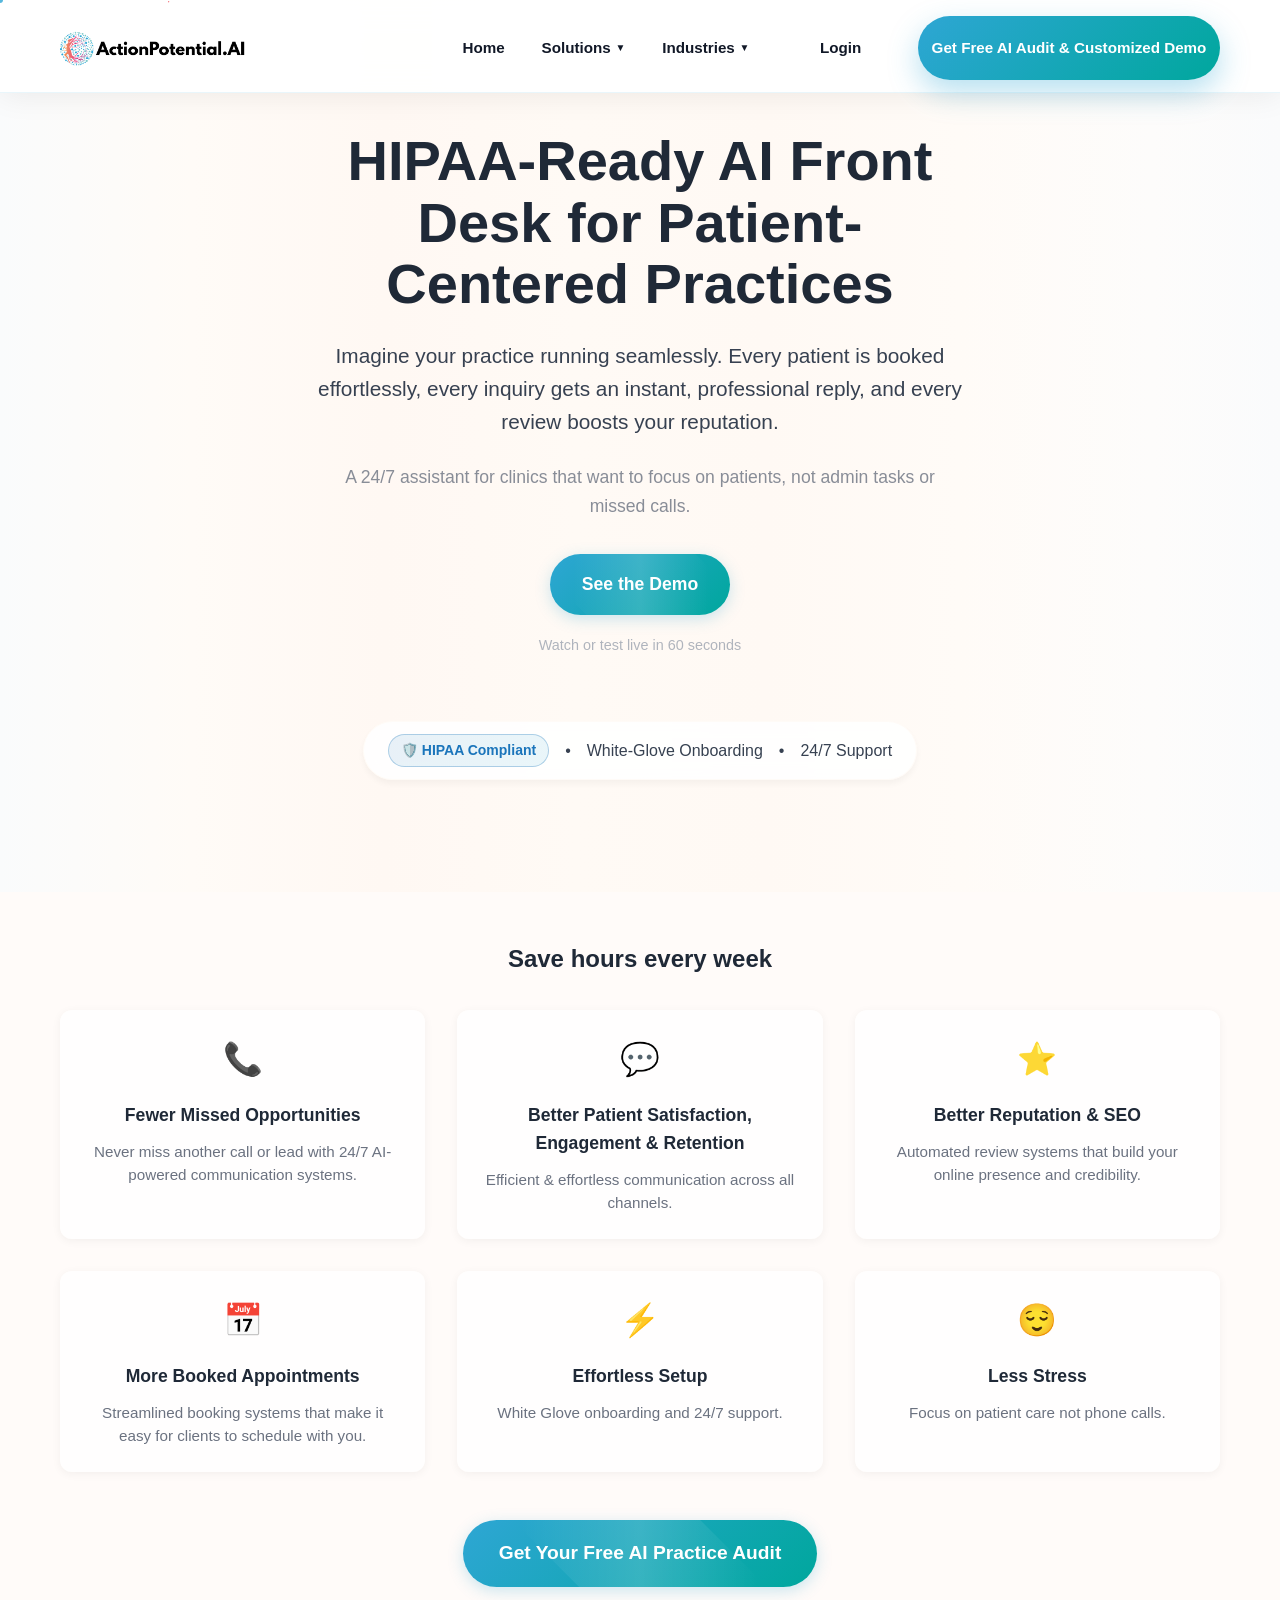
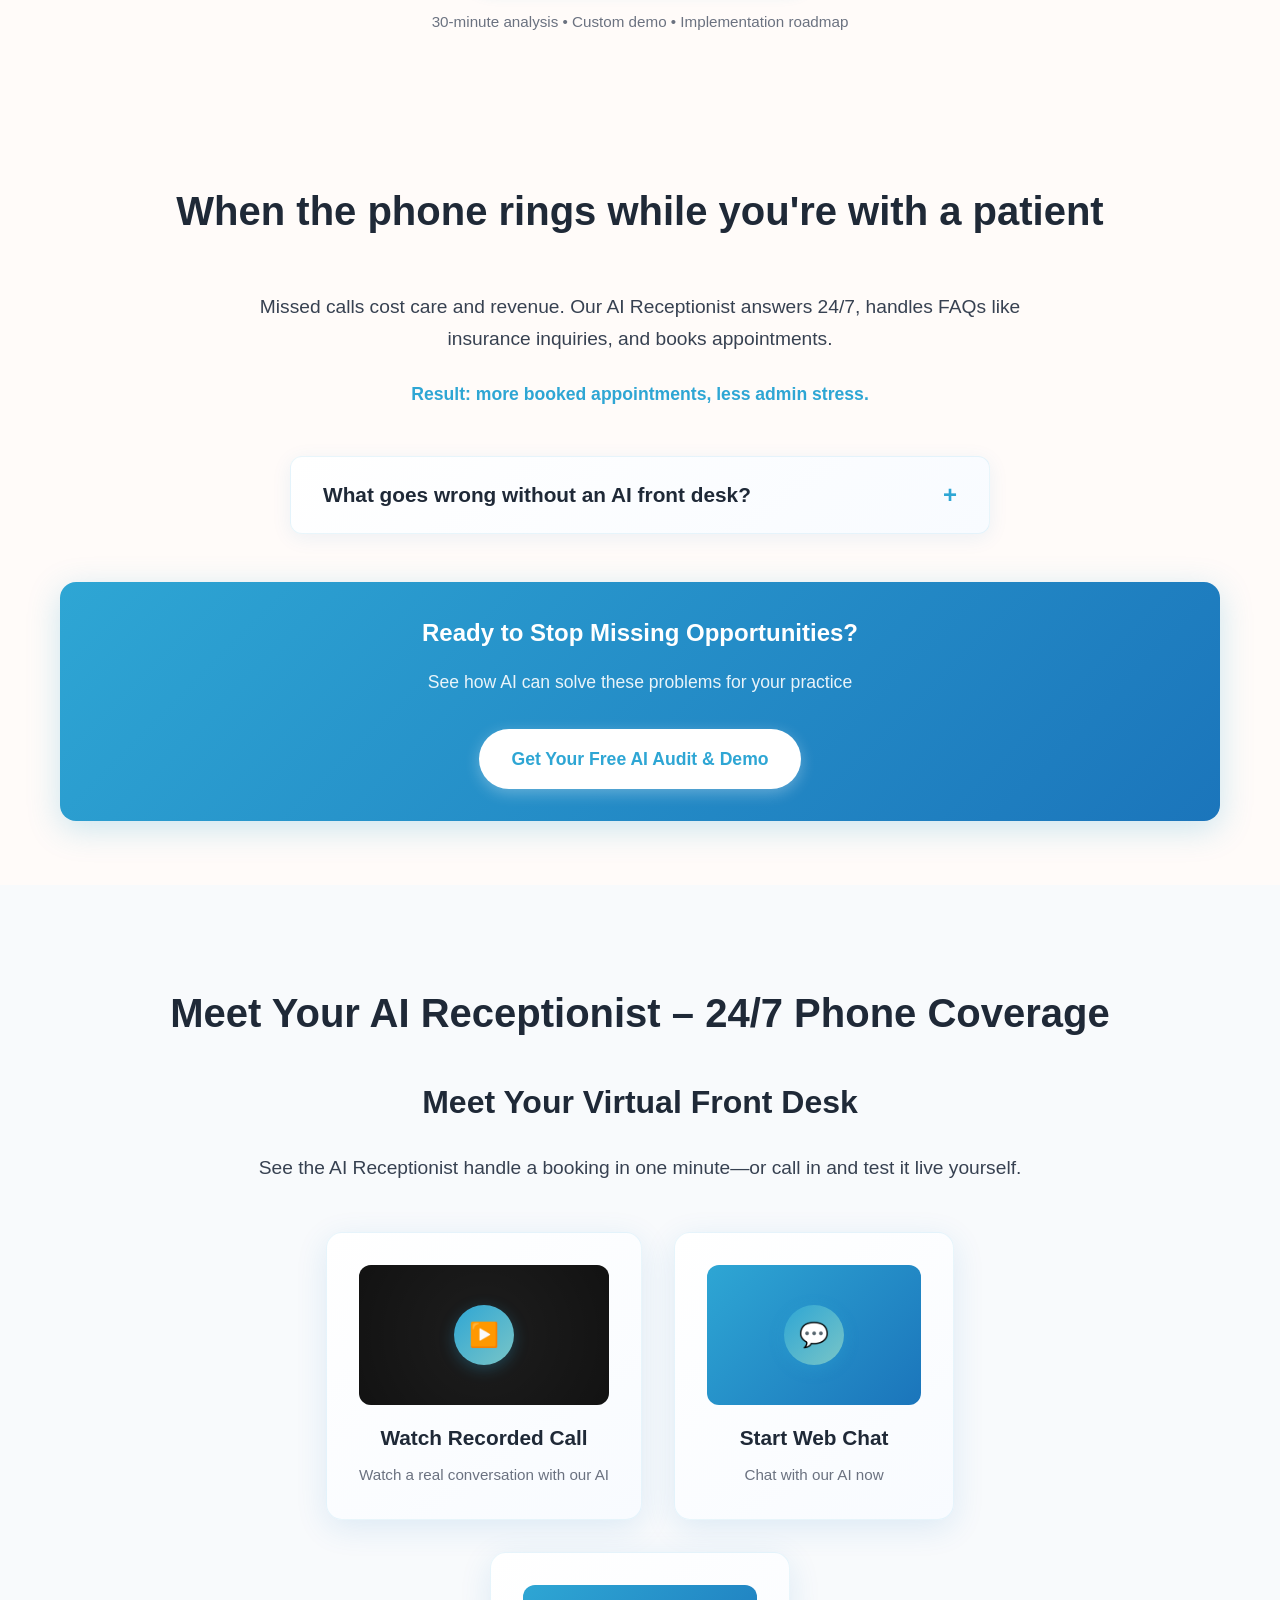
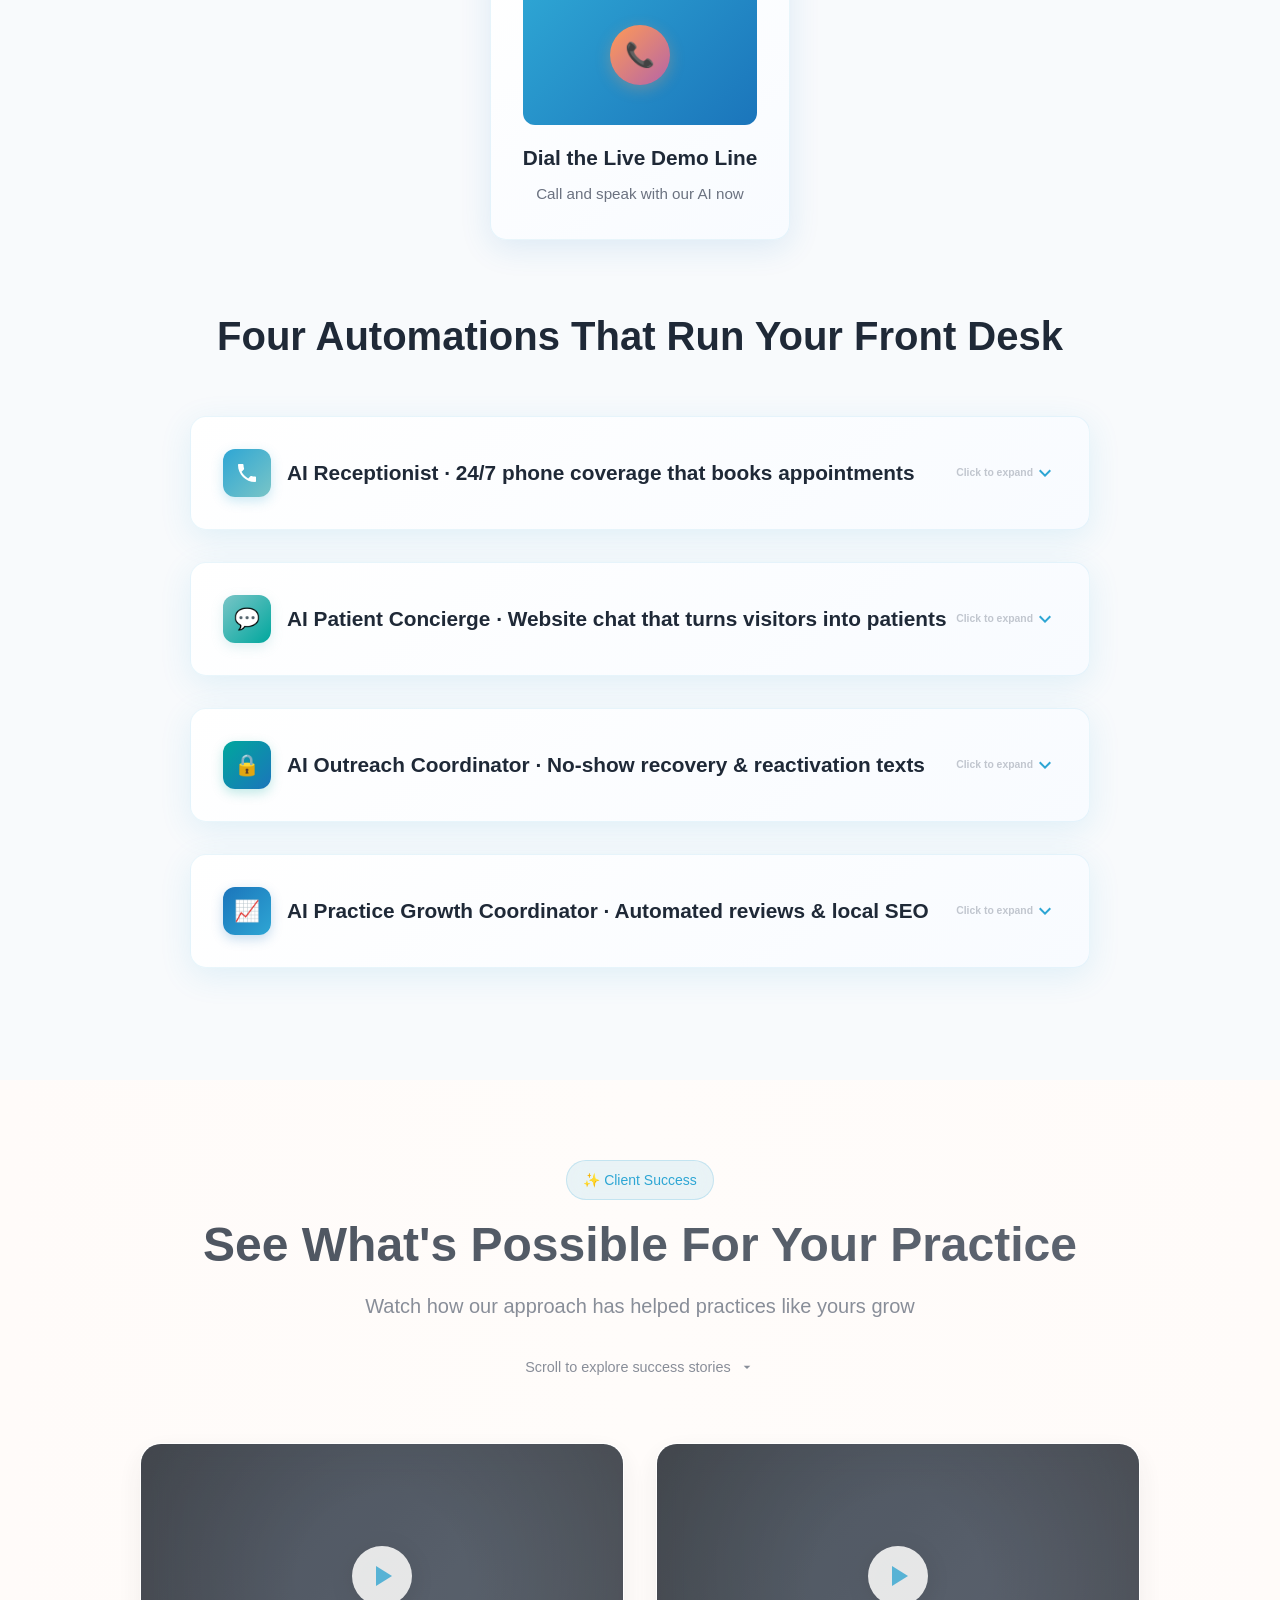
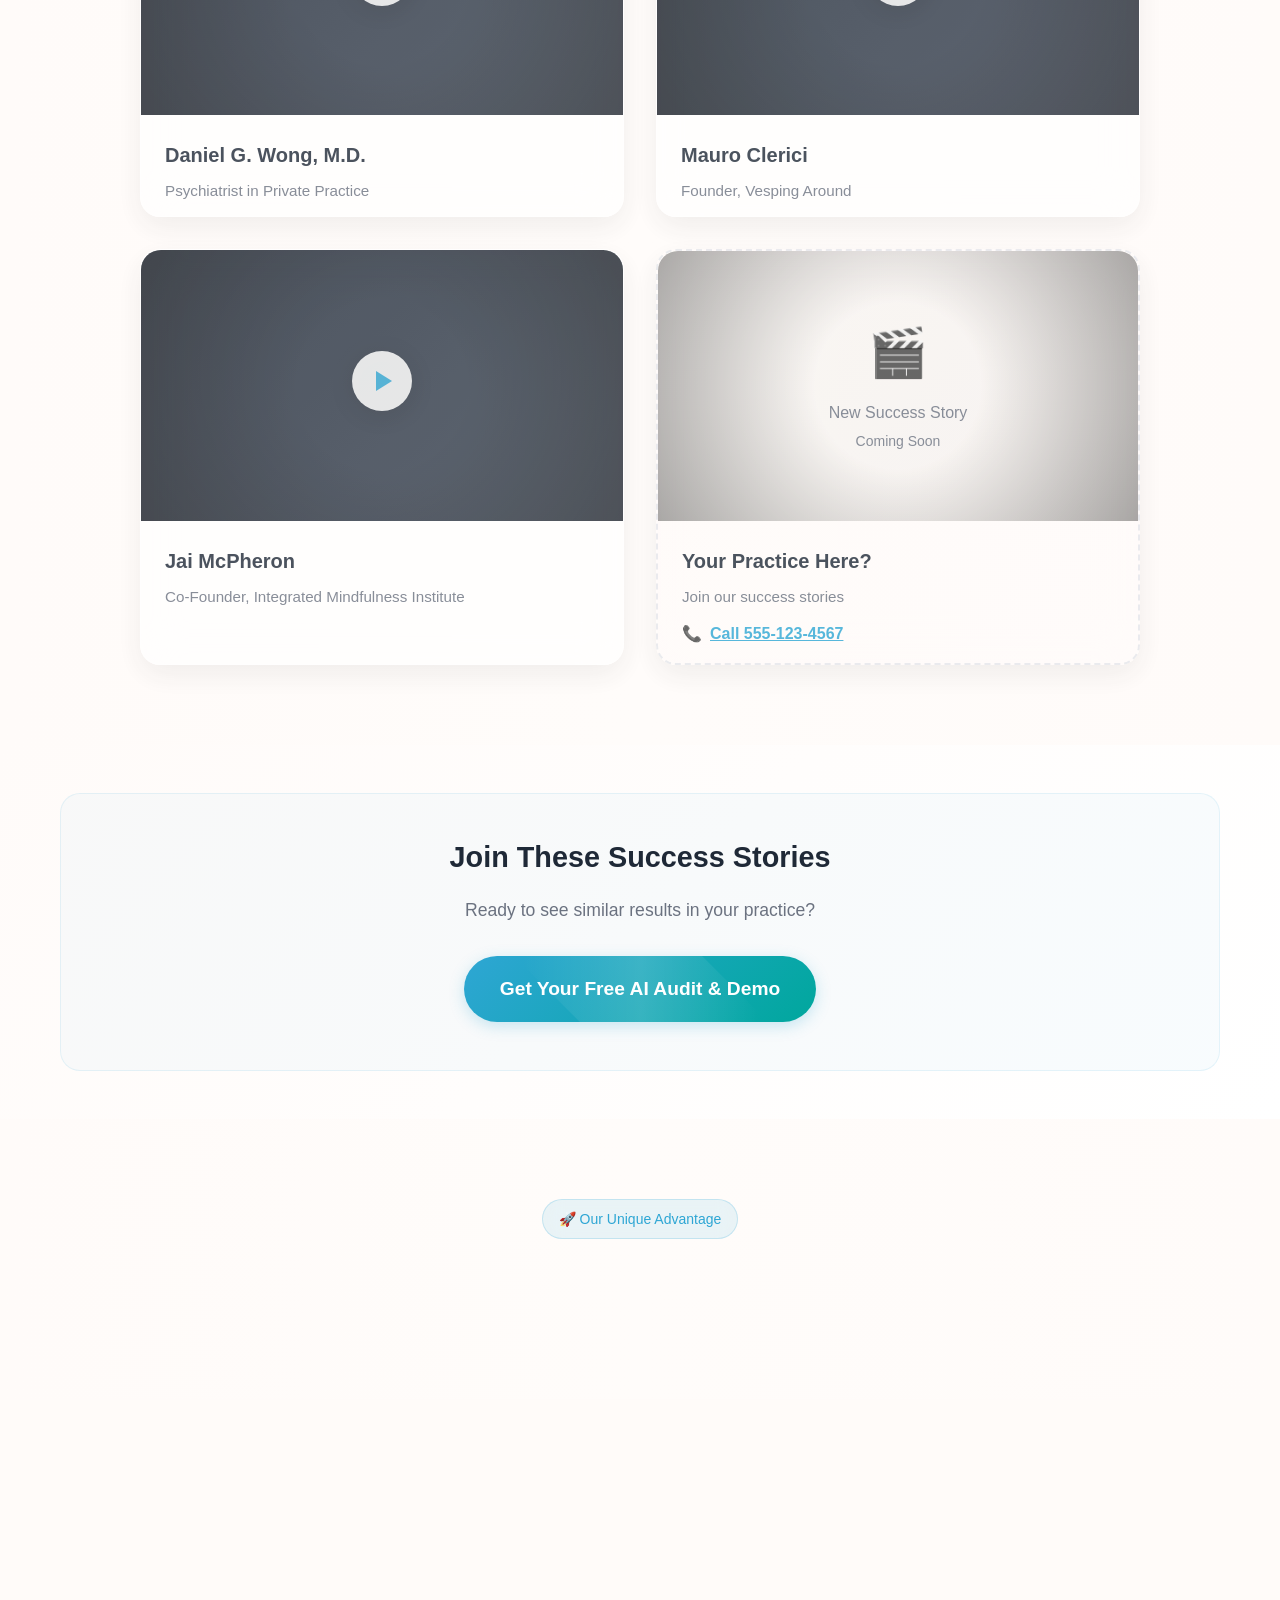
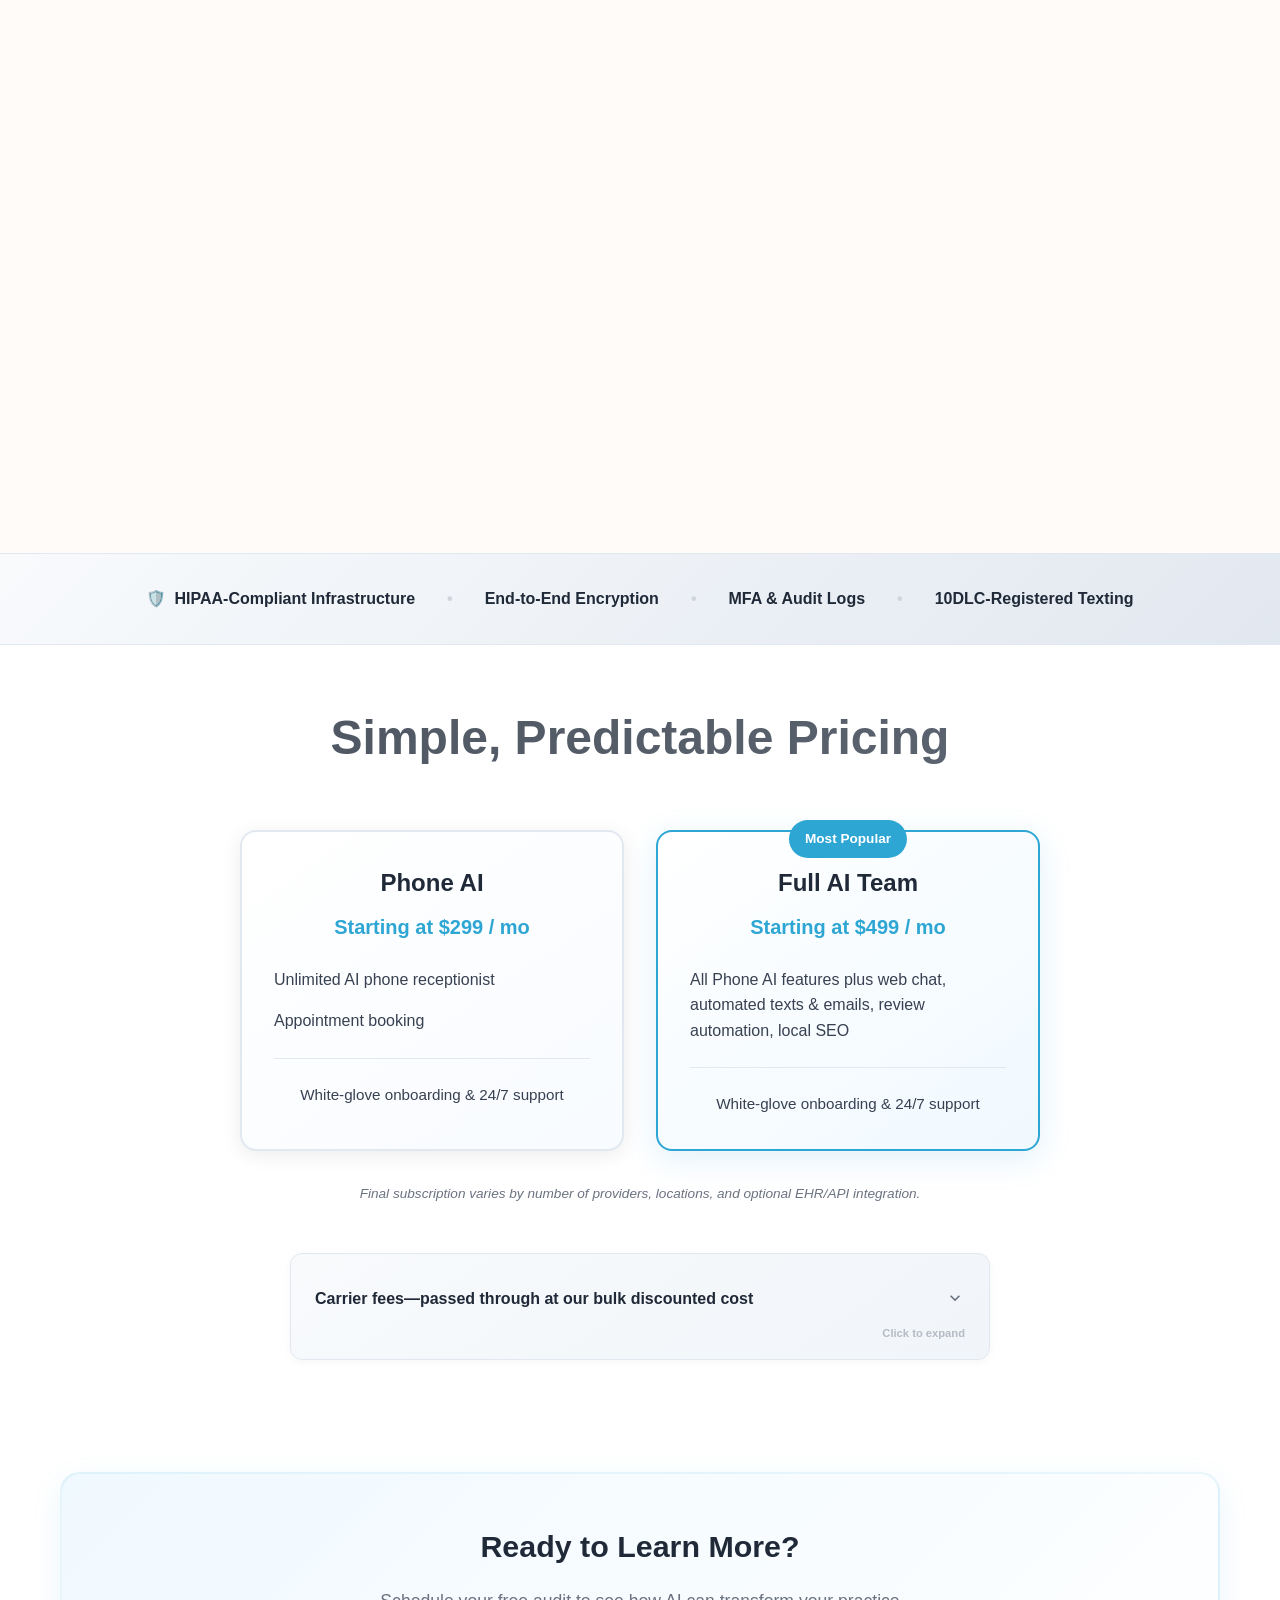
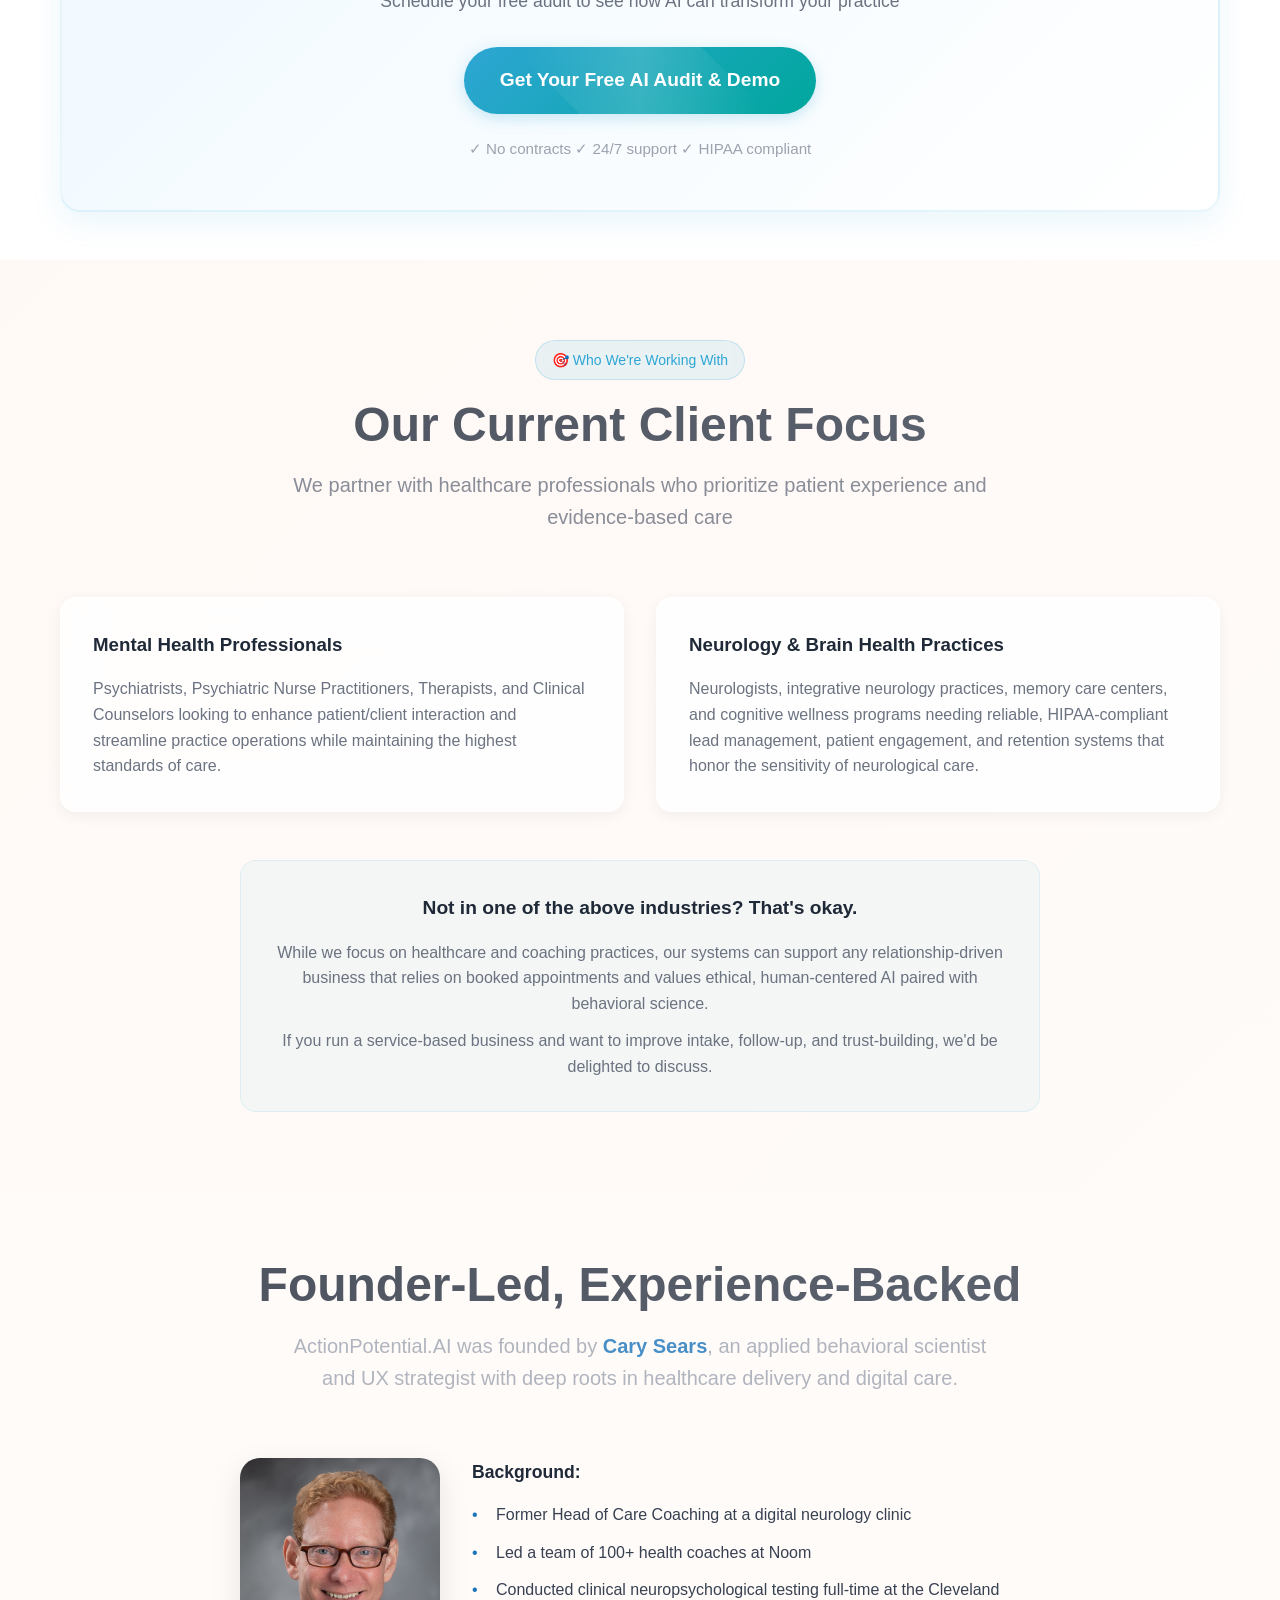
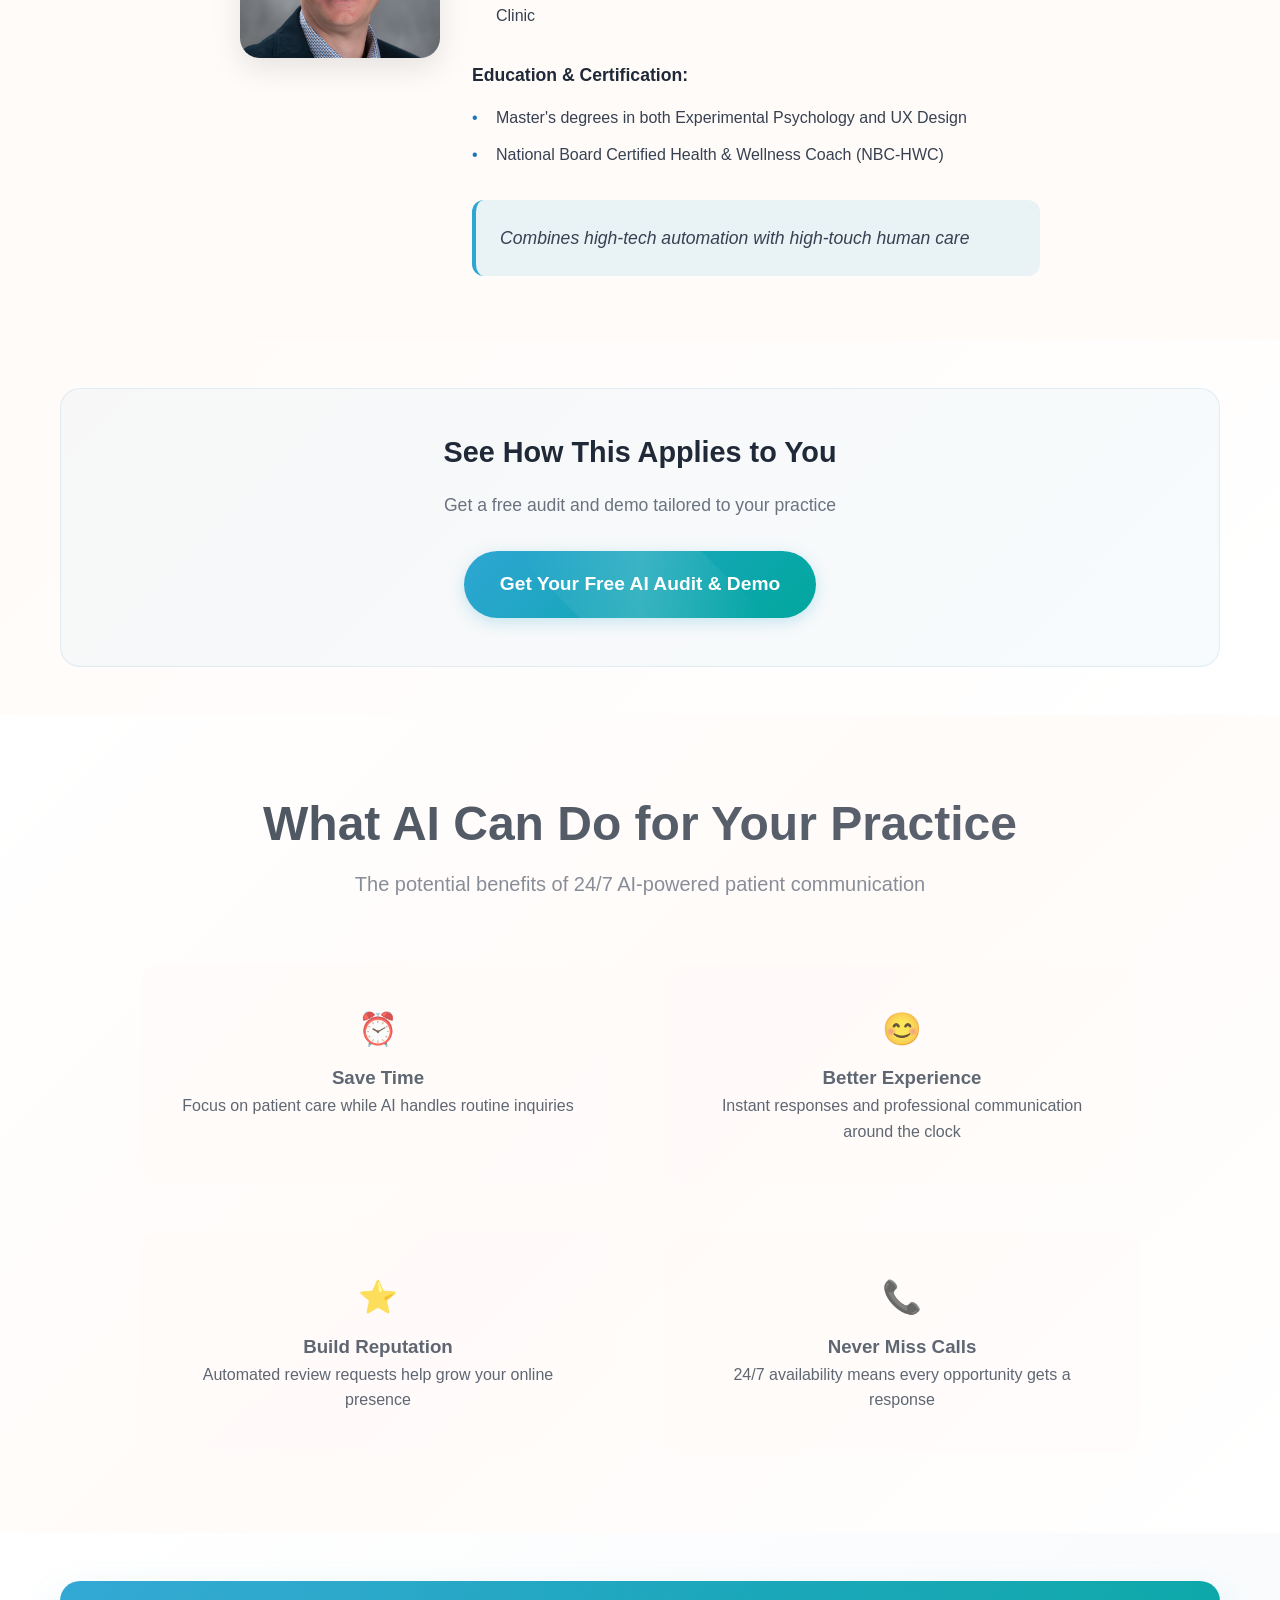
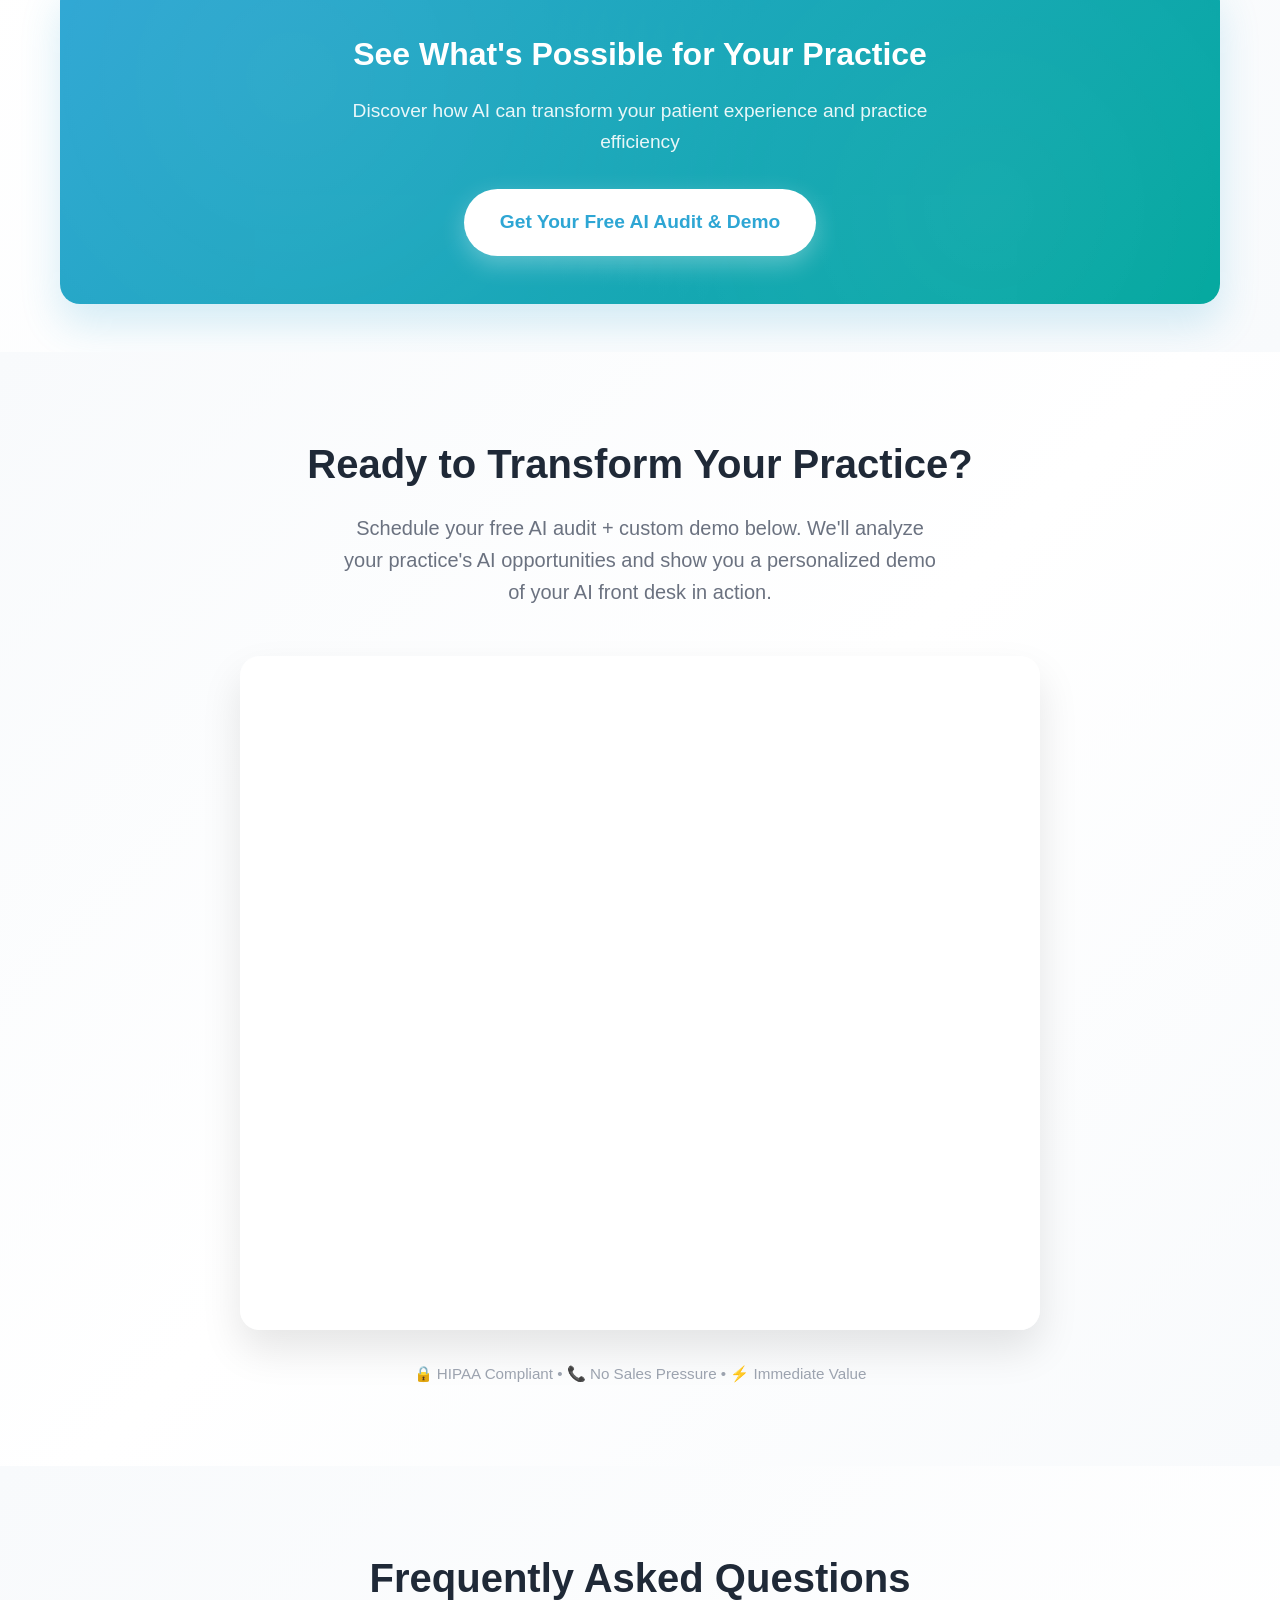
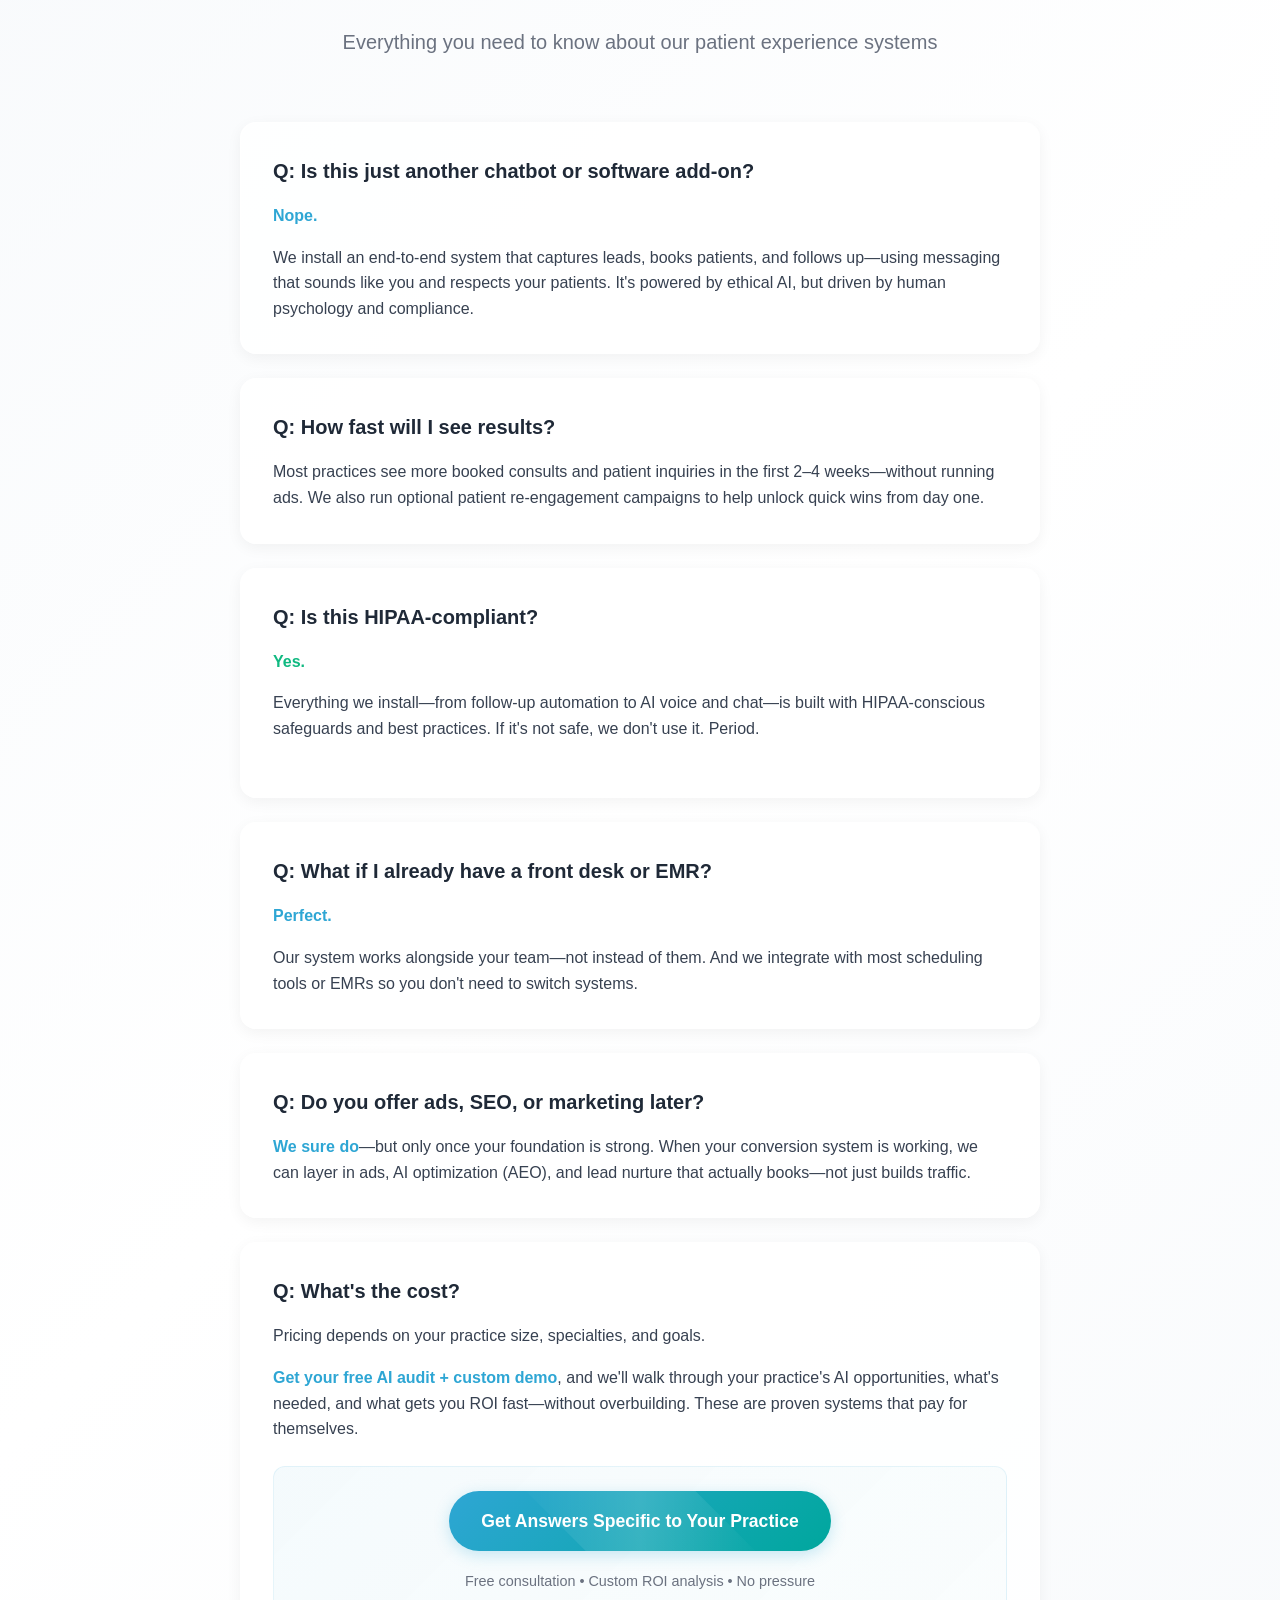
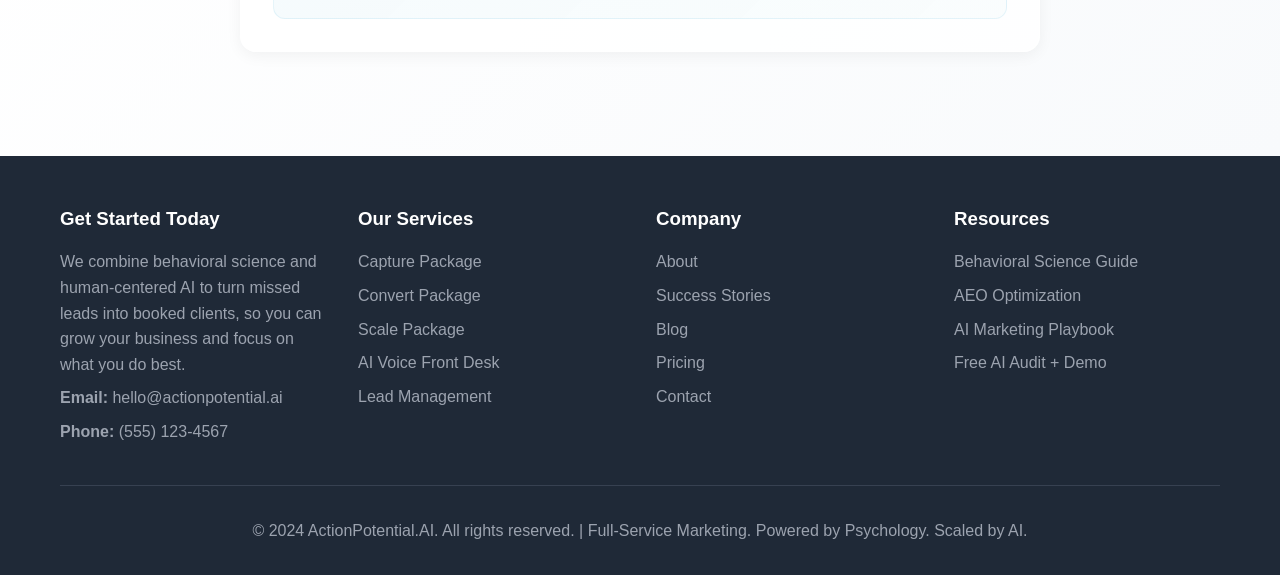
==== commit dea46ec9: "Refactor mega menu close logic and increase delay Co-authored-by: carysears <carysears@gmail.com>" ====
--- a/hipaa.html
+++ b/hipaa.html
@@ -5000,7 +5000,12 @@
             let activeMega = null;
             let activeIndex = -1;
             let closeTimer;
-            const closeDelay = 280;
+            const closeDelay = 420;
+
+            const isInsideMegaZone = (target) => {
+                if (!target) return false;
+                return Boolean(target.closest('header') || target.closest('.mega-panel'));
+            };
 
             const setActiveMega = (item) => {
                 if (!item) return;
@@ -5025,15 +5030,23 @@
                 }
             };
 
-            const scheduleClose = (item) => {
+            const requestClose = () => {
                 clearTimeout(closeTimer);
                 closeTimer = setTimeout(() => {
-                    item.classList.remove('is-open');
-                    if (activeMega === item) {
+                    if (activeMega) {
+                        activeMega.classList.remove('is-open');
                         activeMega = null;
-                        activeIndex = -1;
                     }
+                    activeIndex = -1;
                 }, closeDelay);
+            };
+
+            const handleLeave = (event) => {
+                if (isInsideMegaZone(event.relatedTarget)) {
+                    clearTimeout(closeTimer);
+                    return;
+                }
+                requestClose();
             };
 
             const handleWheelSwitch = (event, fallbackIndex, scrollContext, allowVerticalScroll = false) => {
@@ -5076,17 +5089,17 @@
 
                 item.addEventListener('focusin', () => setActiveMega(item));
 
-                item.addEventListener('mouseleave', () => scheduleClose(item));
+                item.addEventListener('mouseleave', handleLeave);
 
                 item.addEventListener('focusout', (event) => {
                     if (!item.contains(event.relatedTarget)) {
-                        scheduleClose(item);
+                        handleLeave(event);
                     }
                 });
 
                 if (panel) {
                     panel.addEventListener('mouseenter', () => clearTimeout(closeTimer));
-                    panel.addEventListener('mouseleave', () => scheduleClose(item));
+                    panel.addEventListener('mouseleave', handleLeave);
                     panel.addEventListener('wheel', (event) => handleWheelSwitch(event, index, panel, true), { passive: false });
                 }
             });
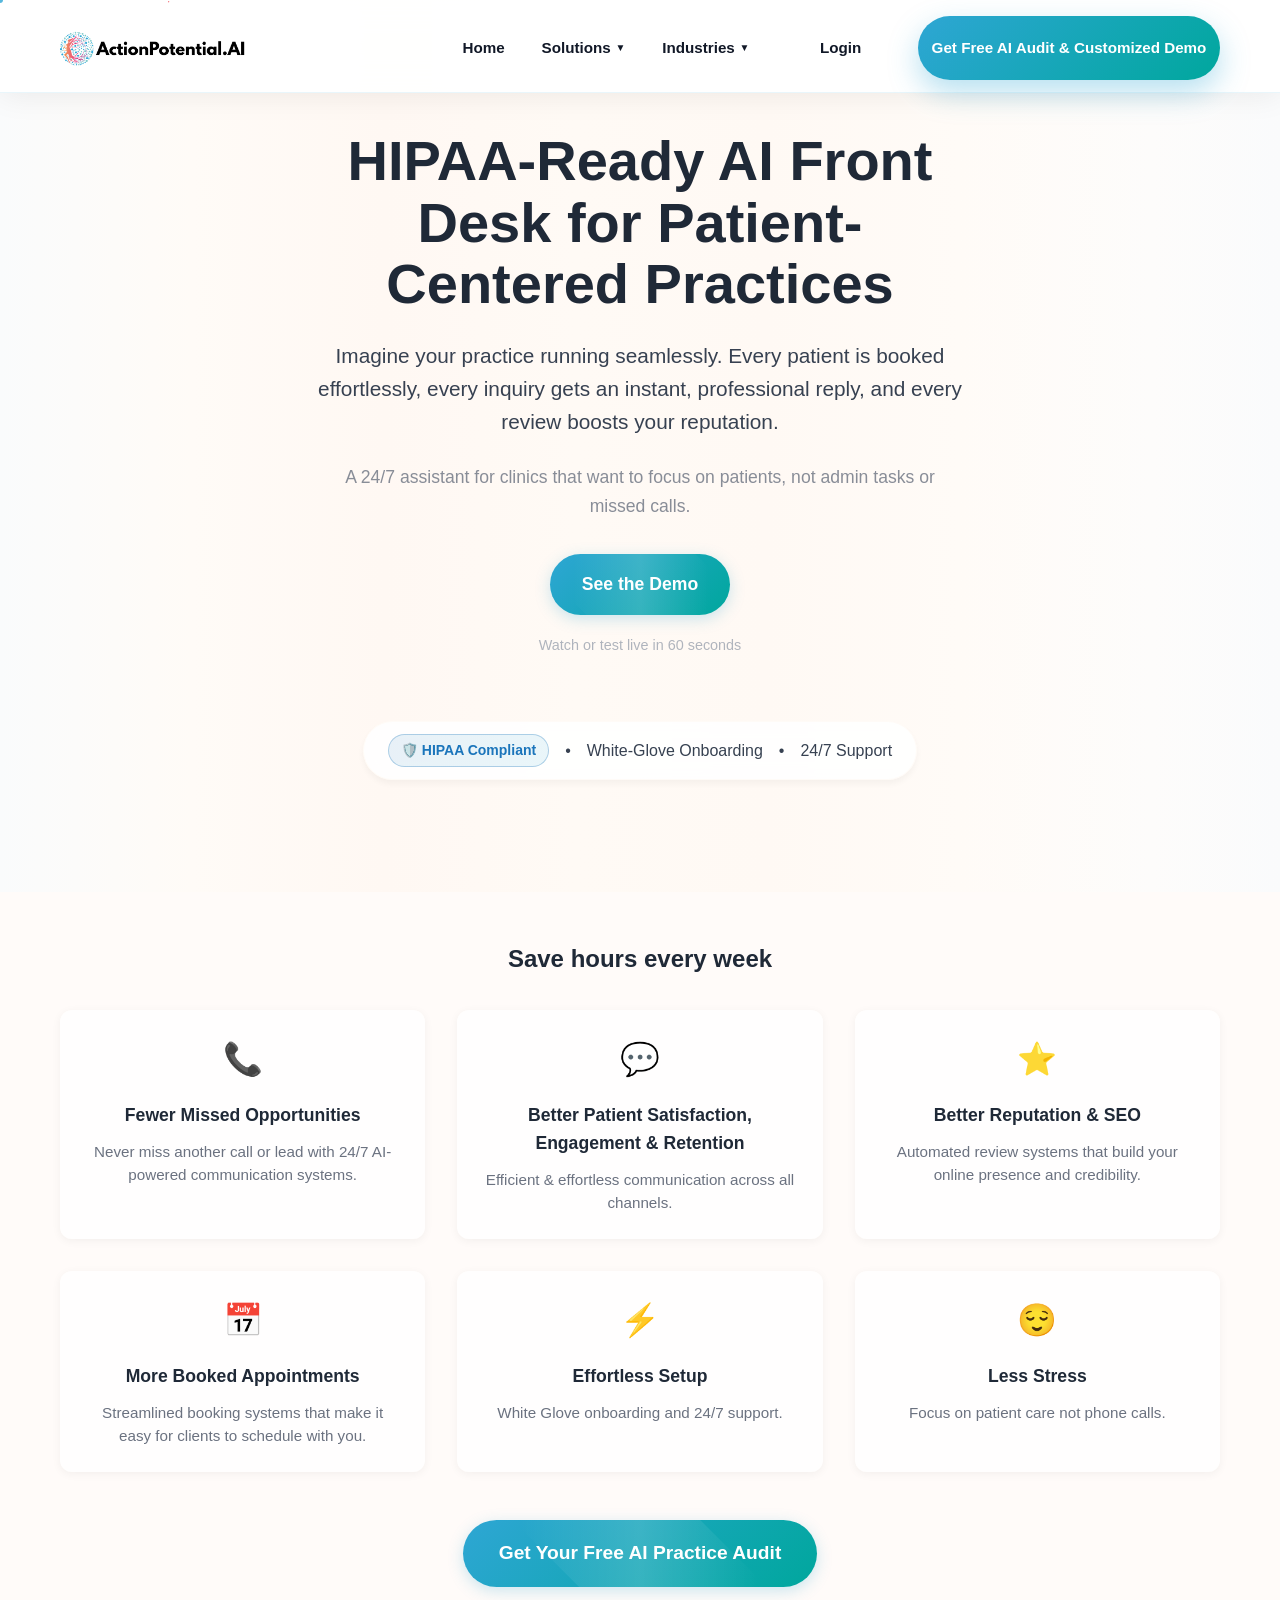
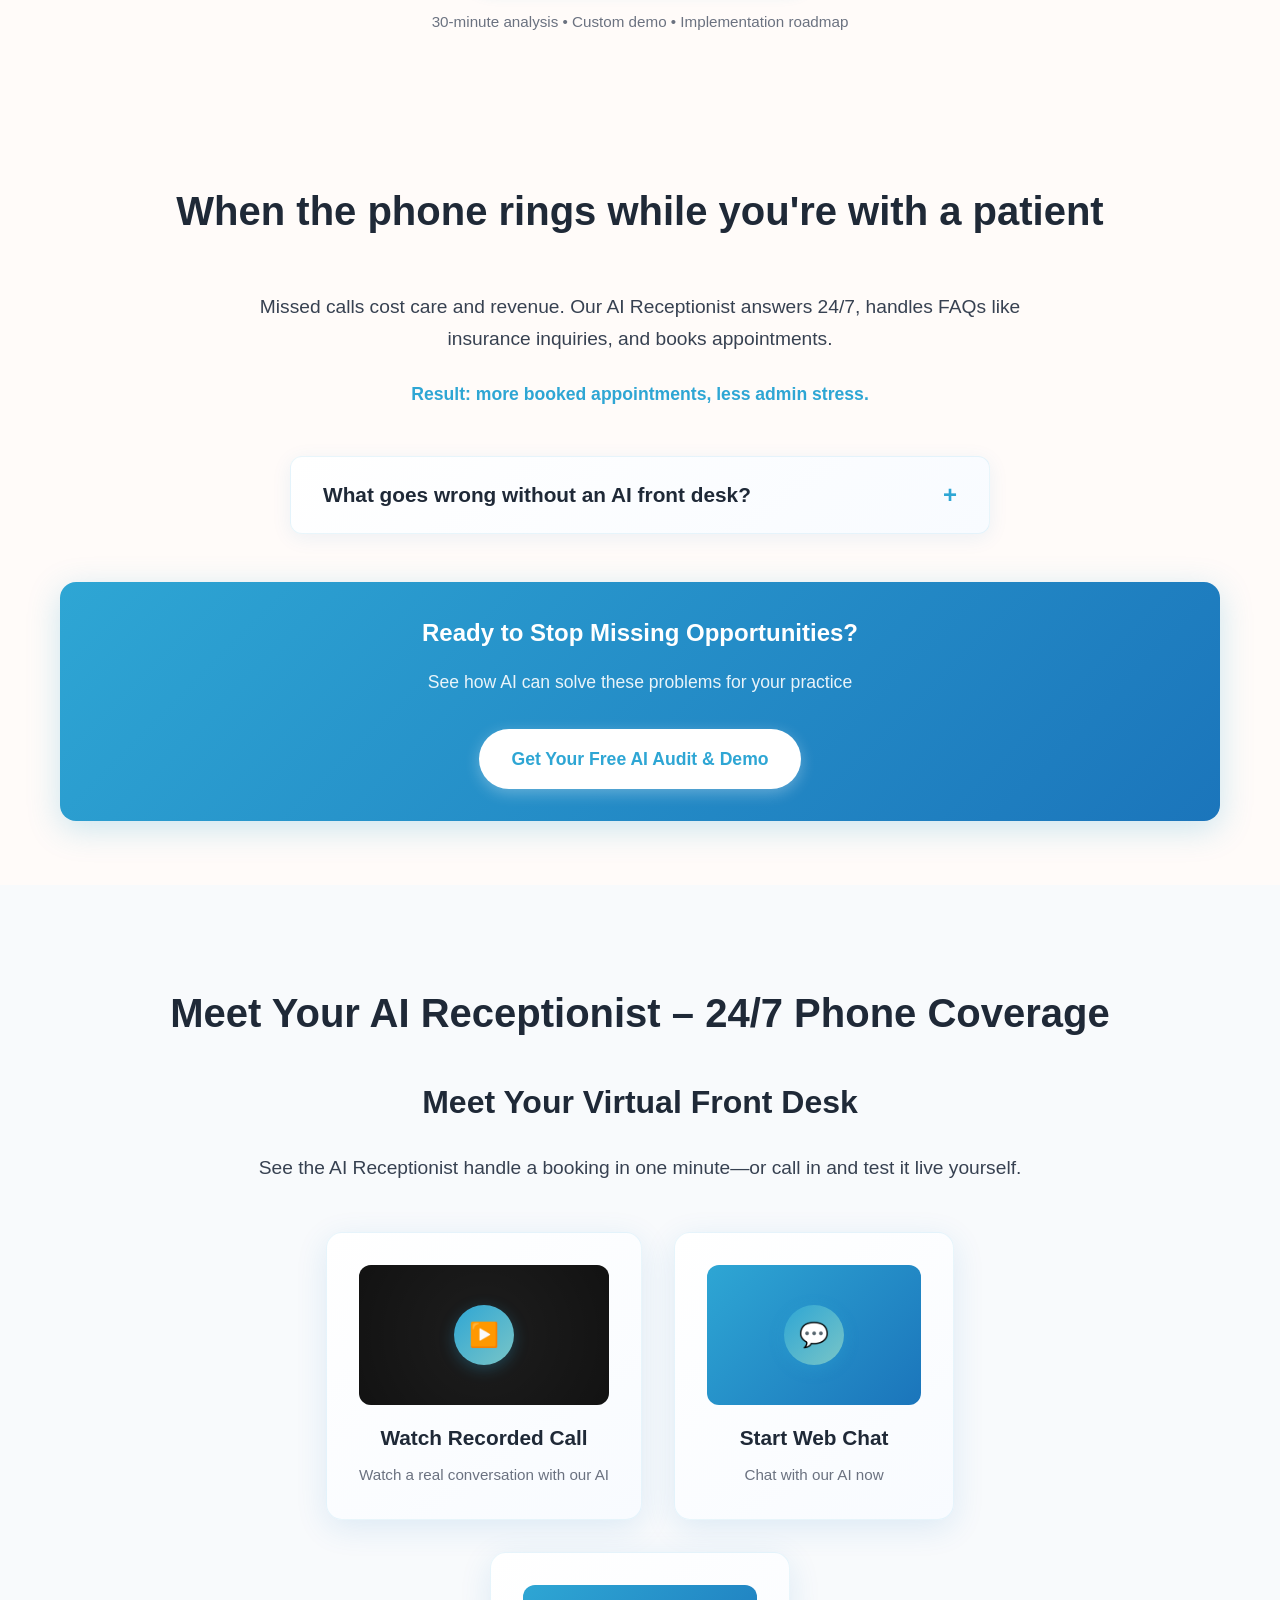
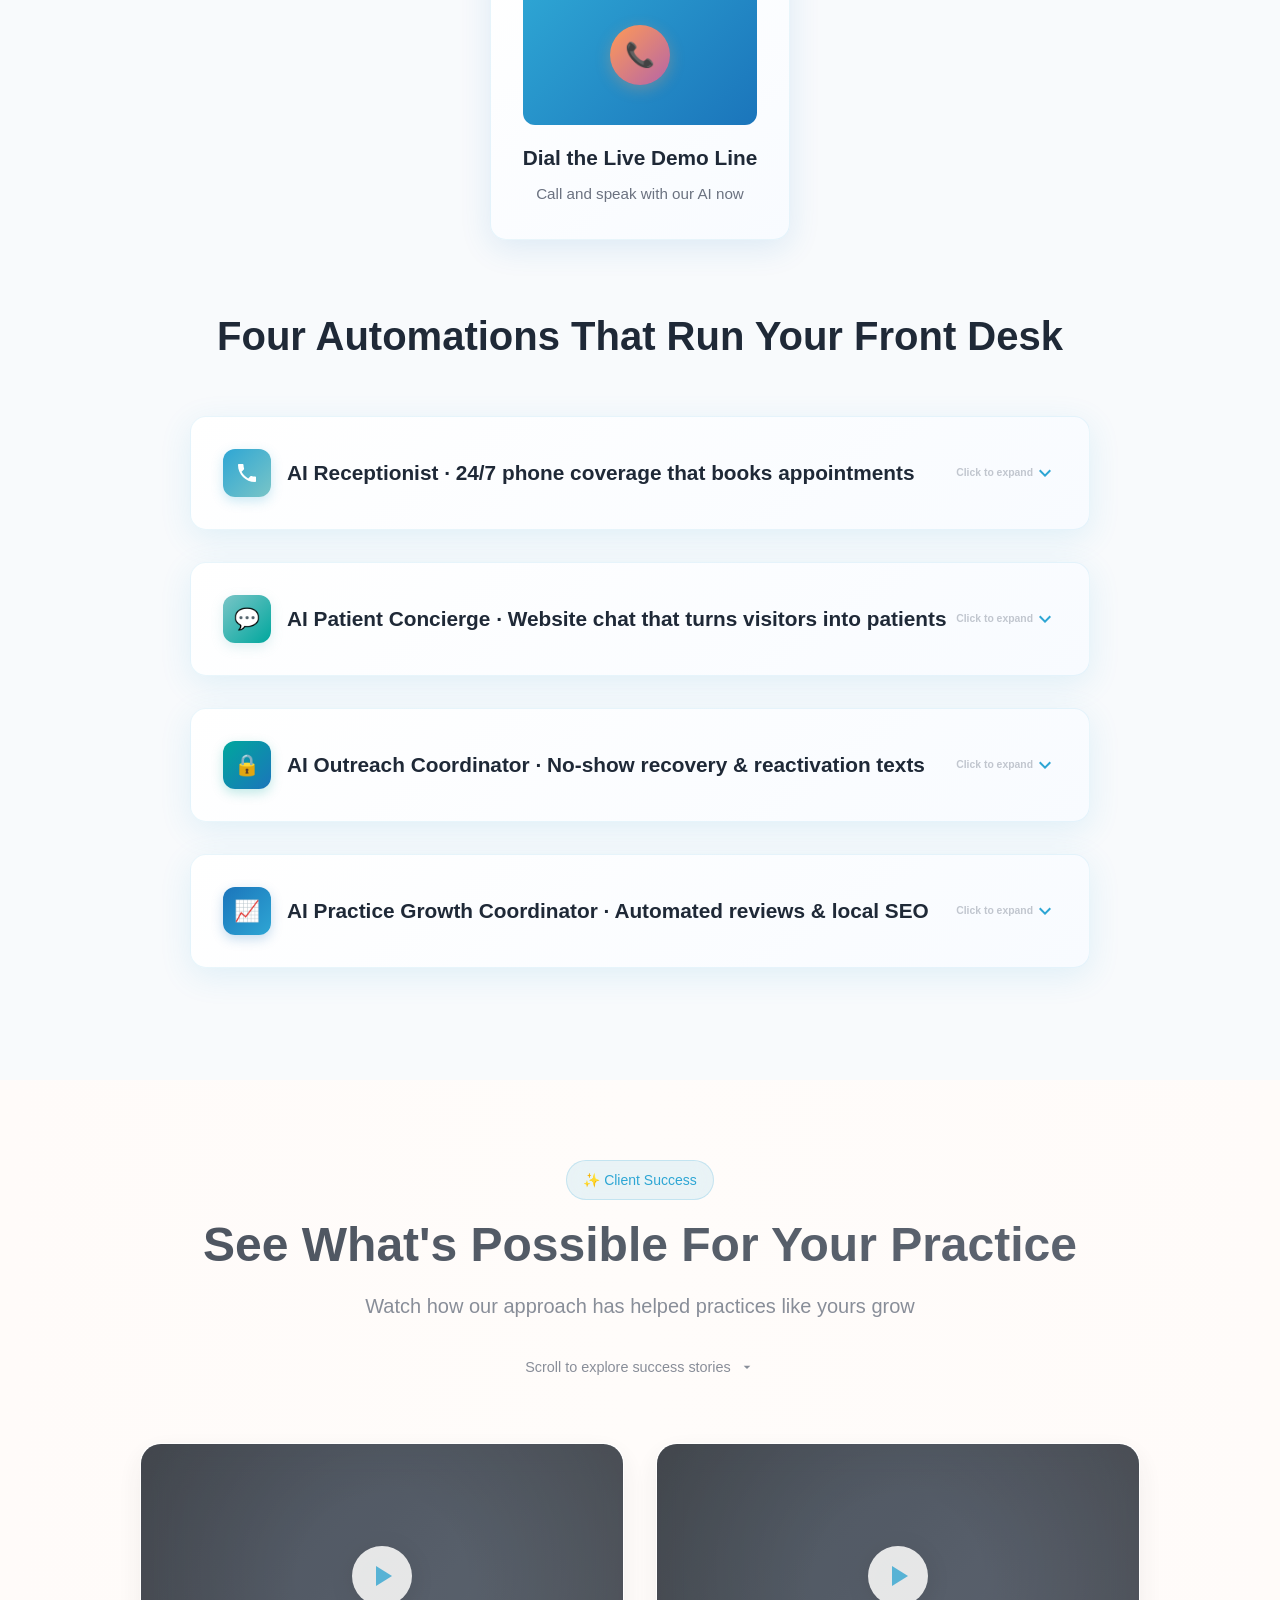
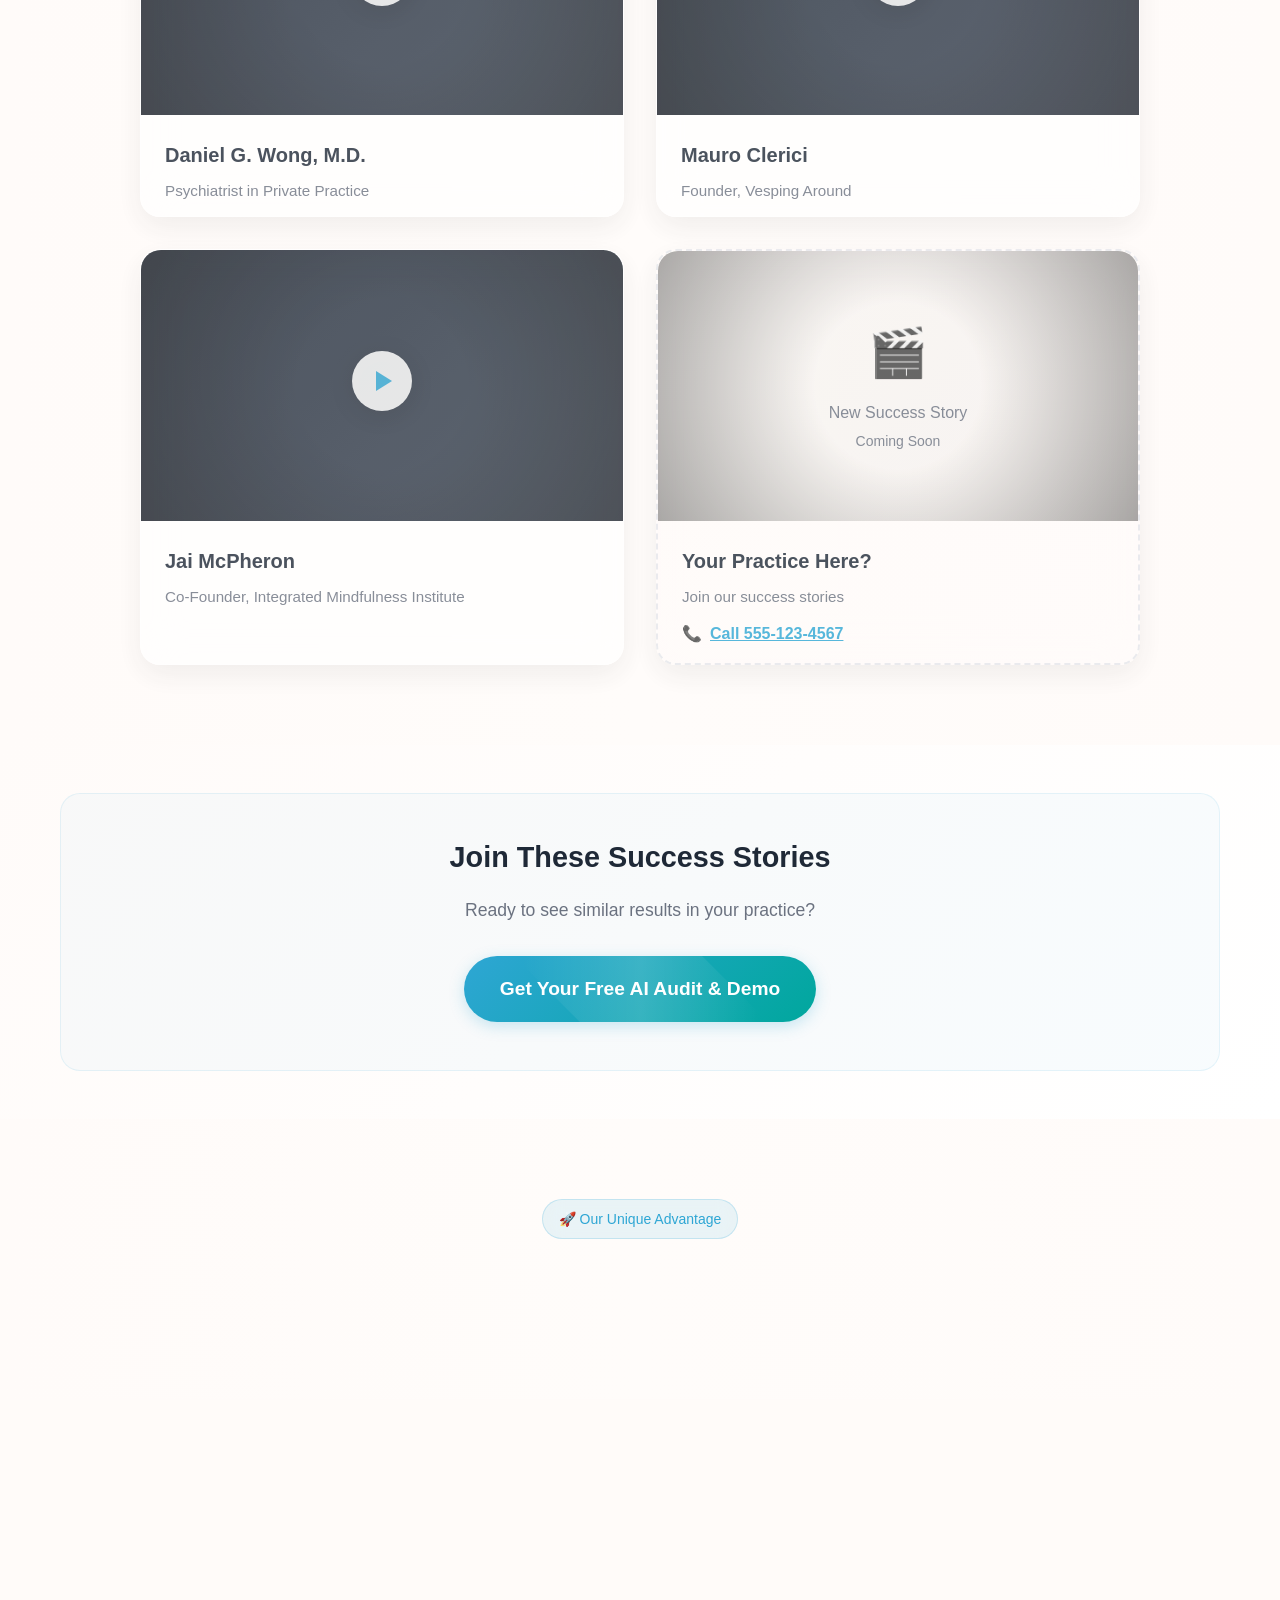
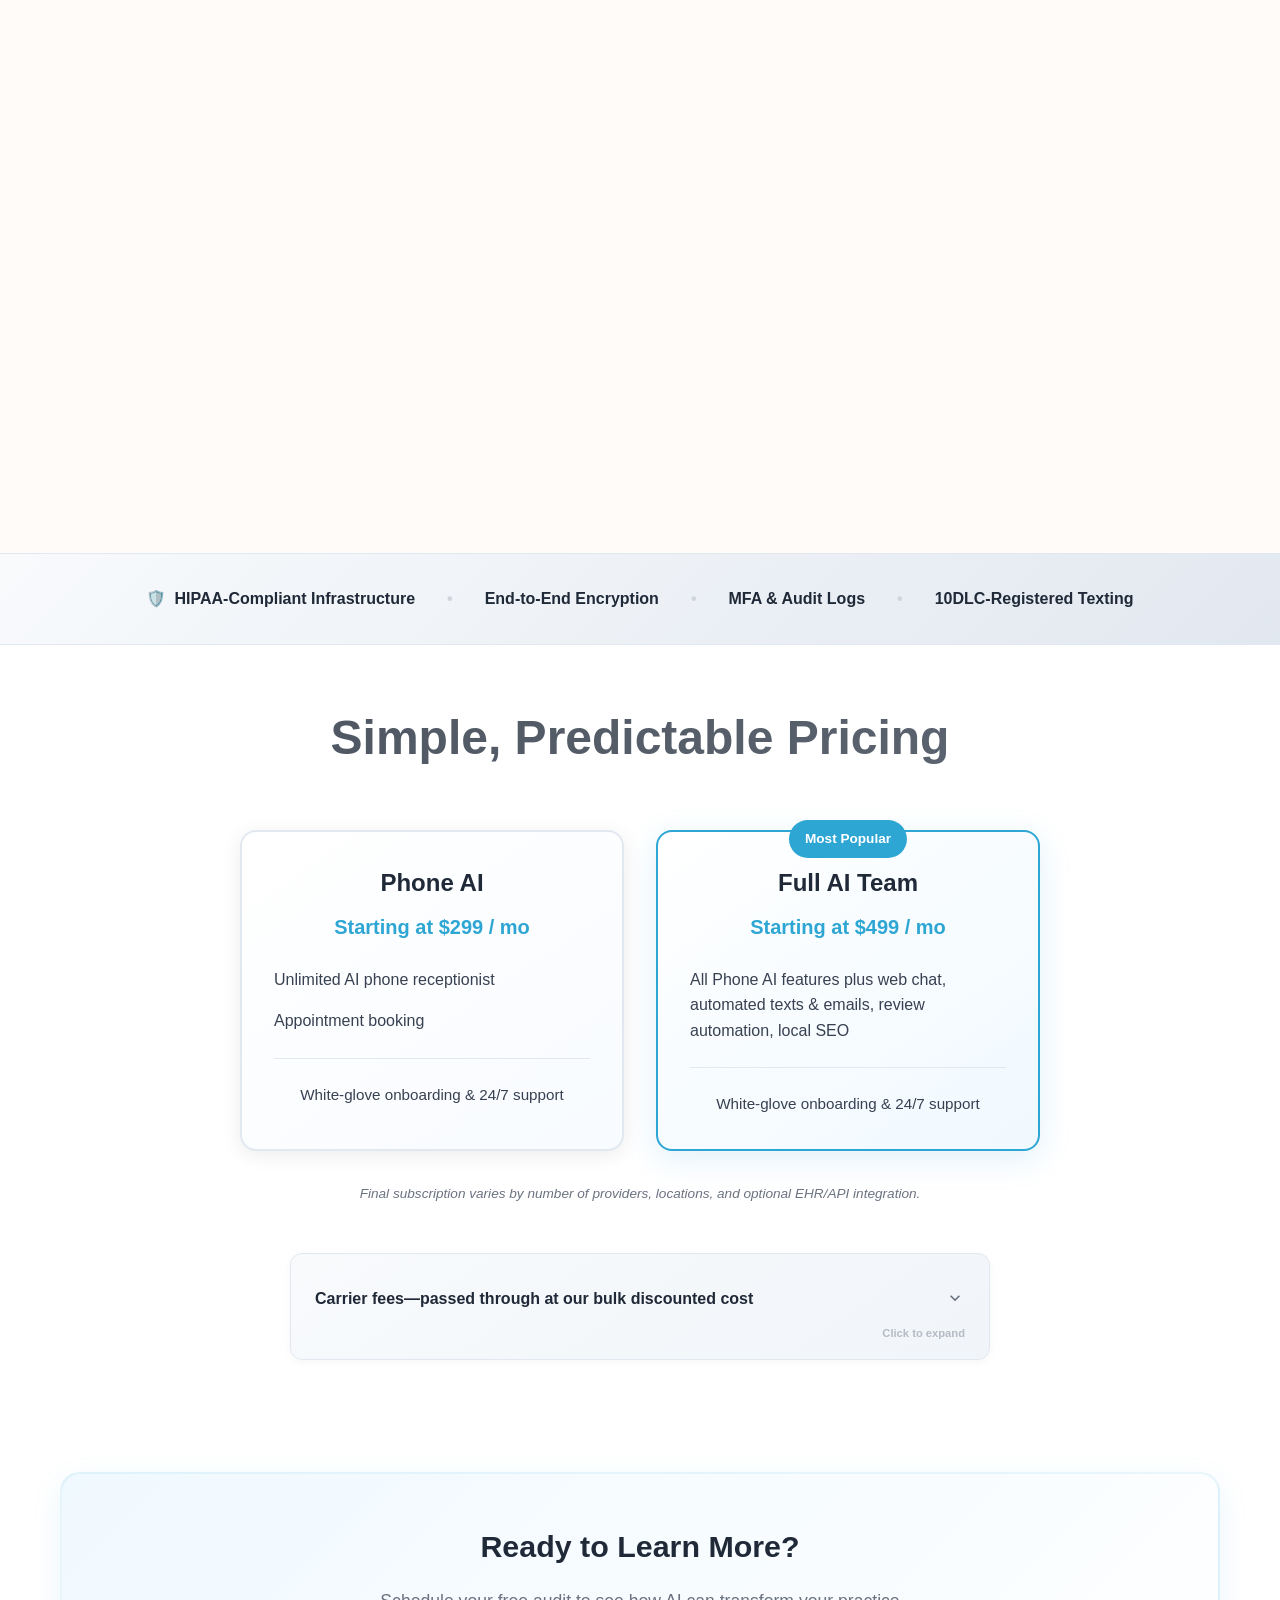
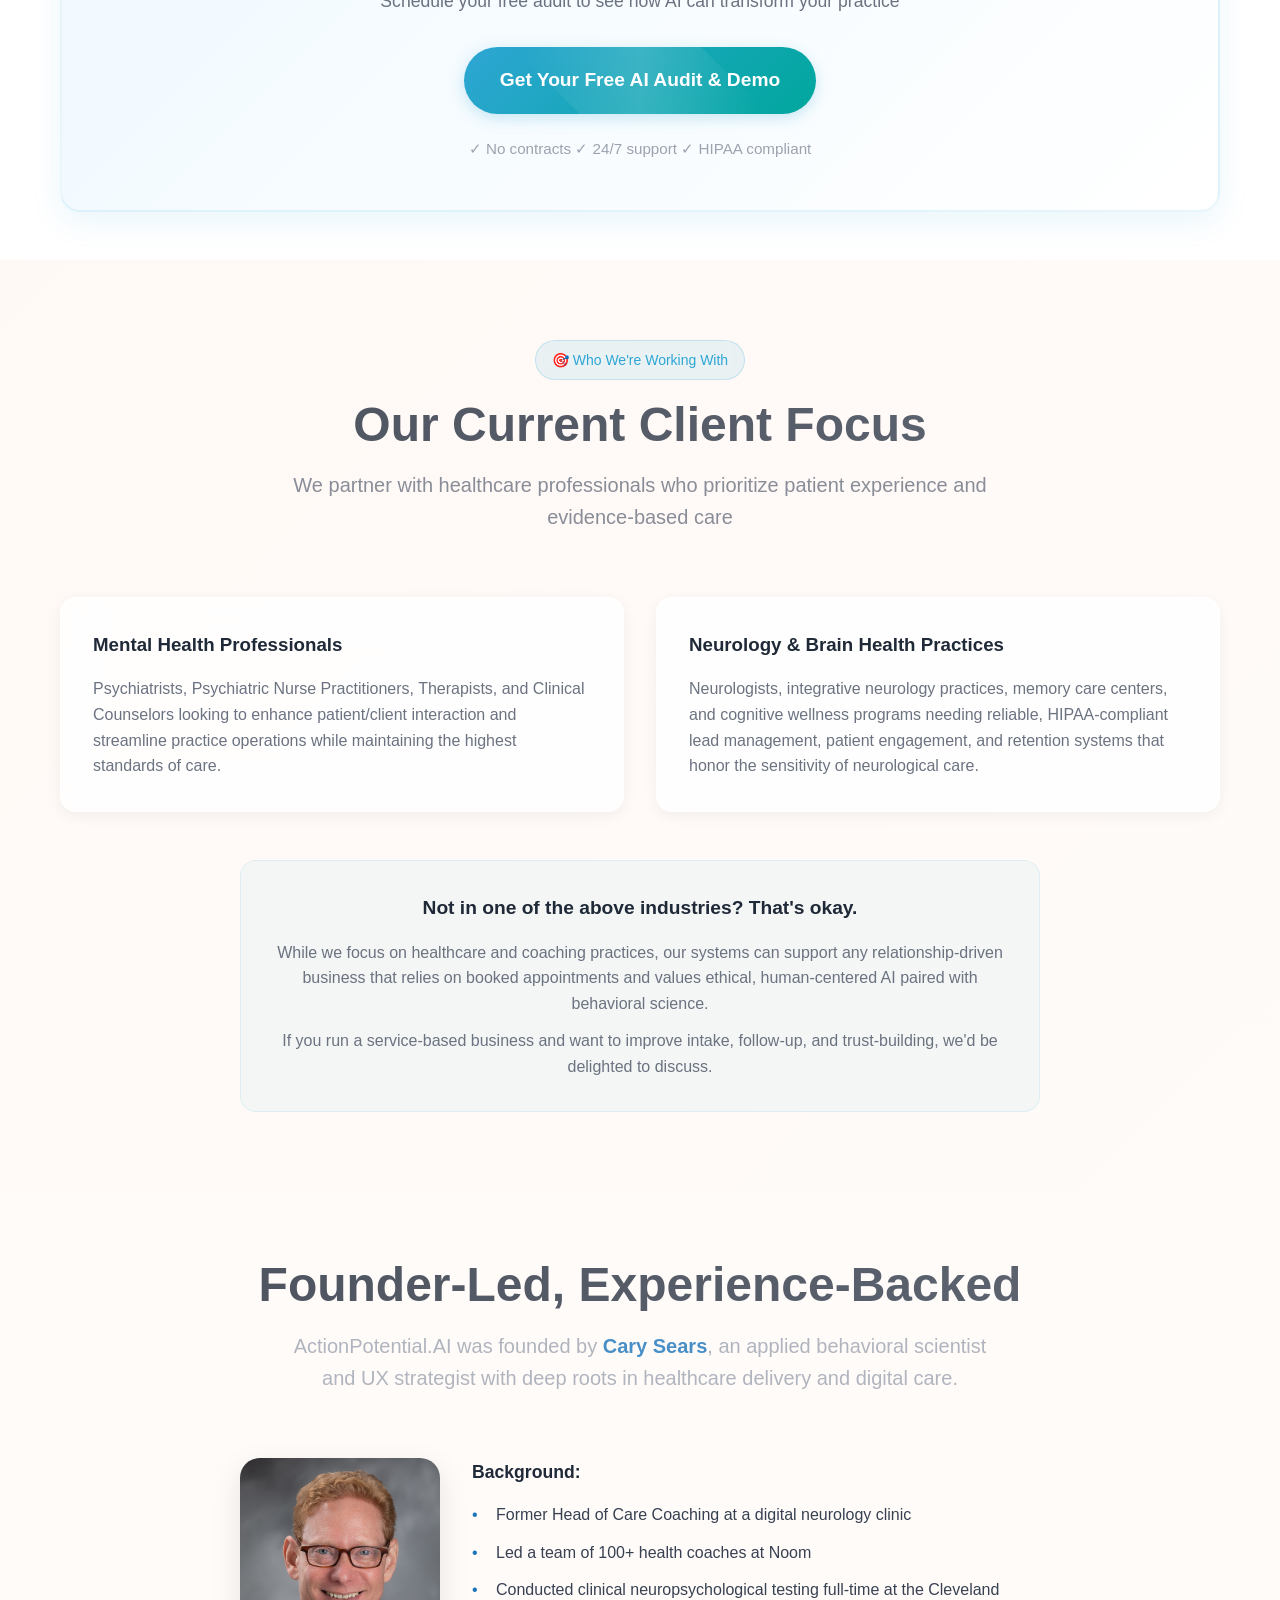
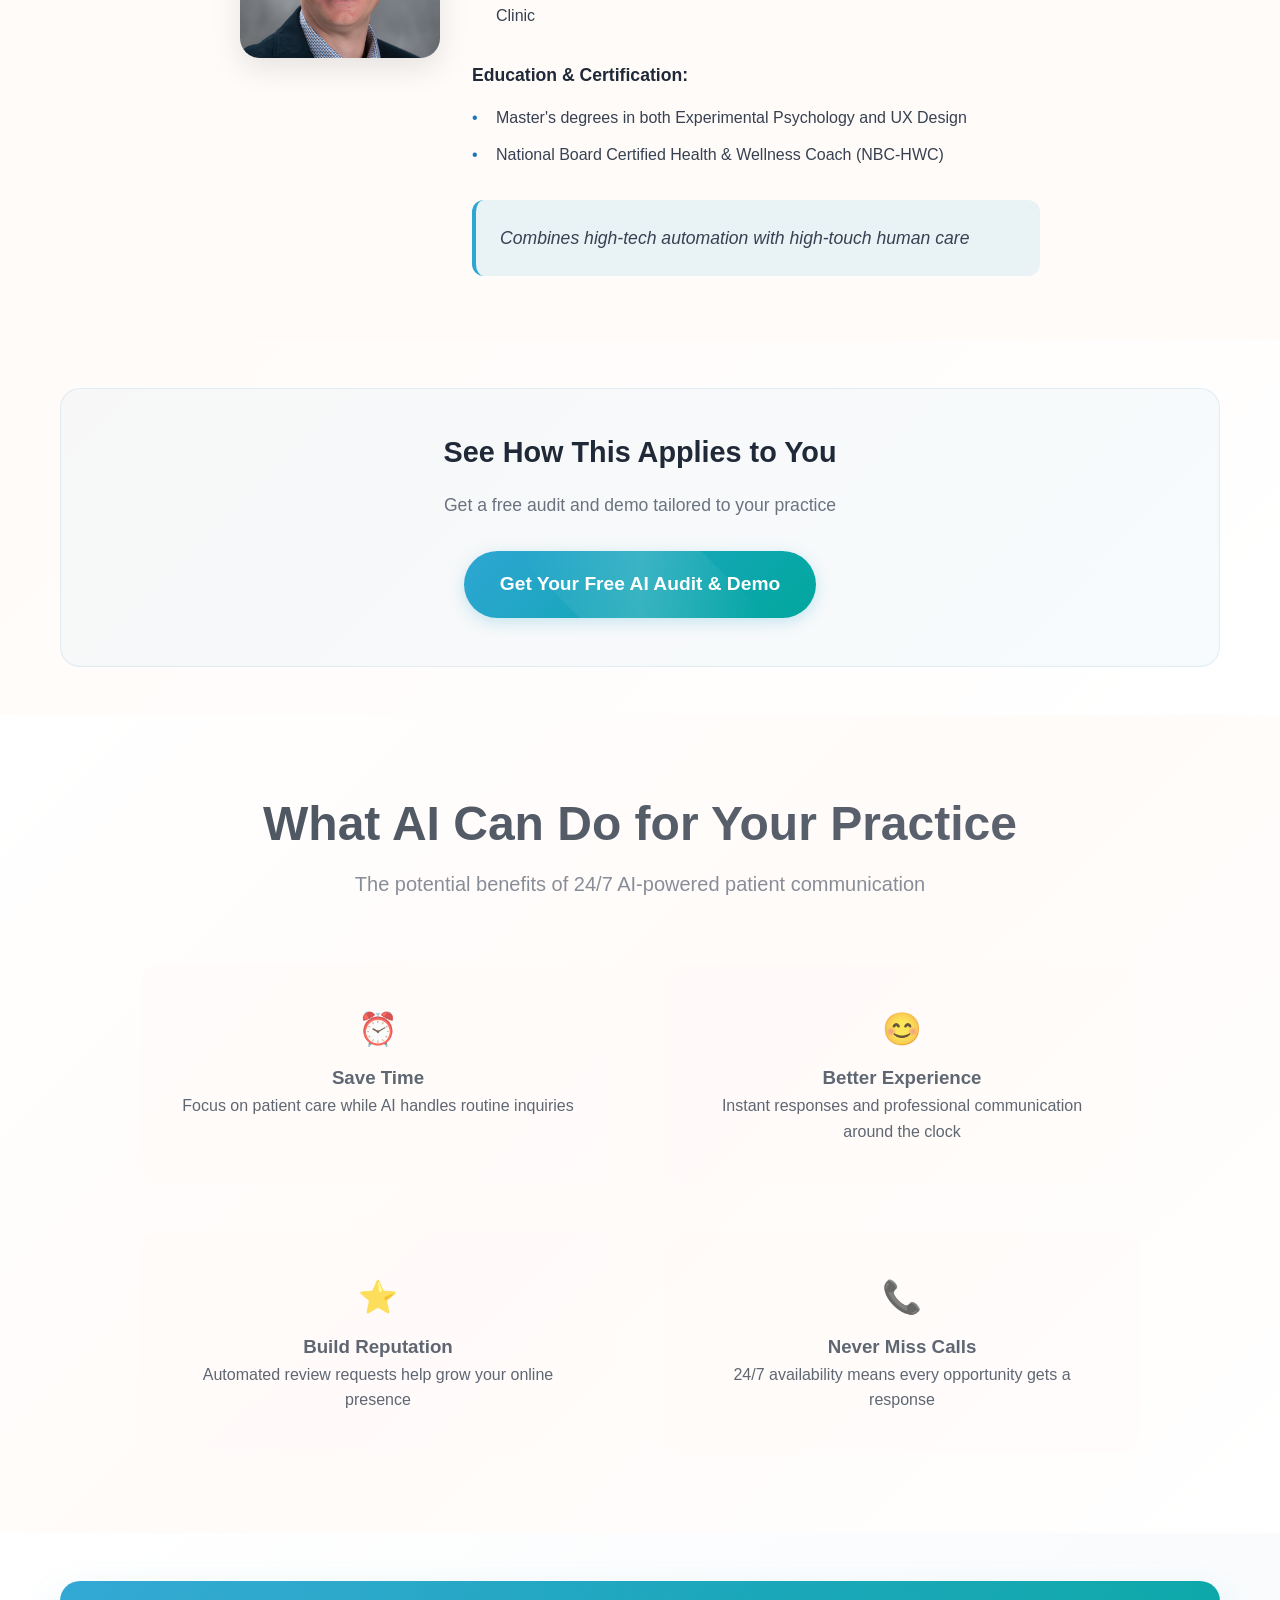
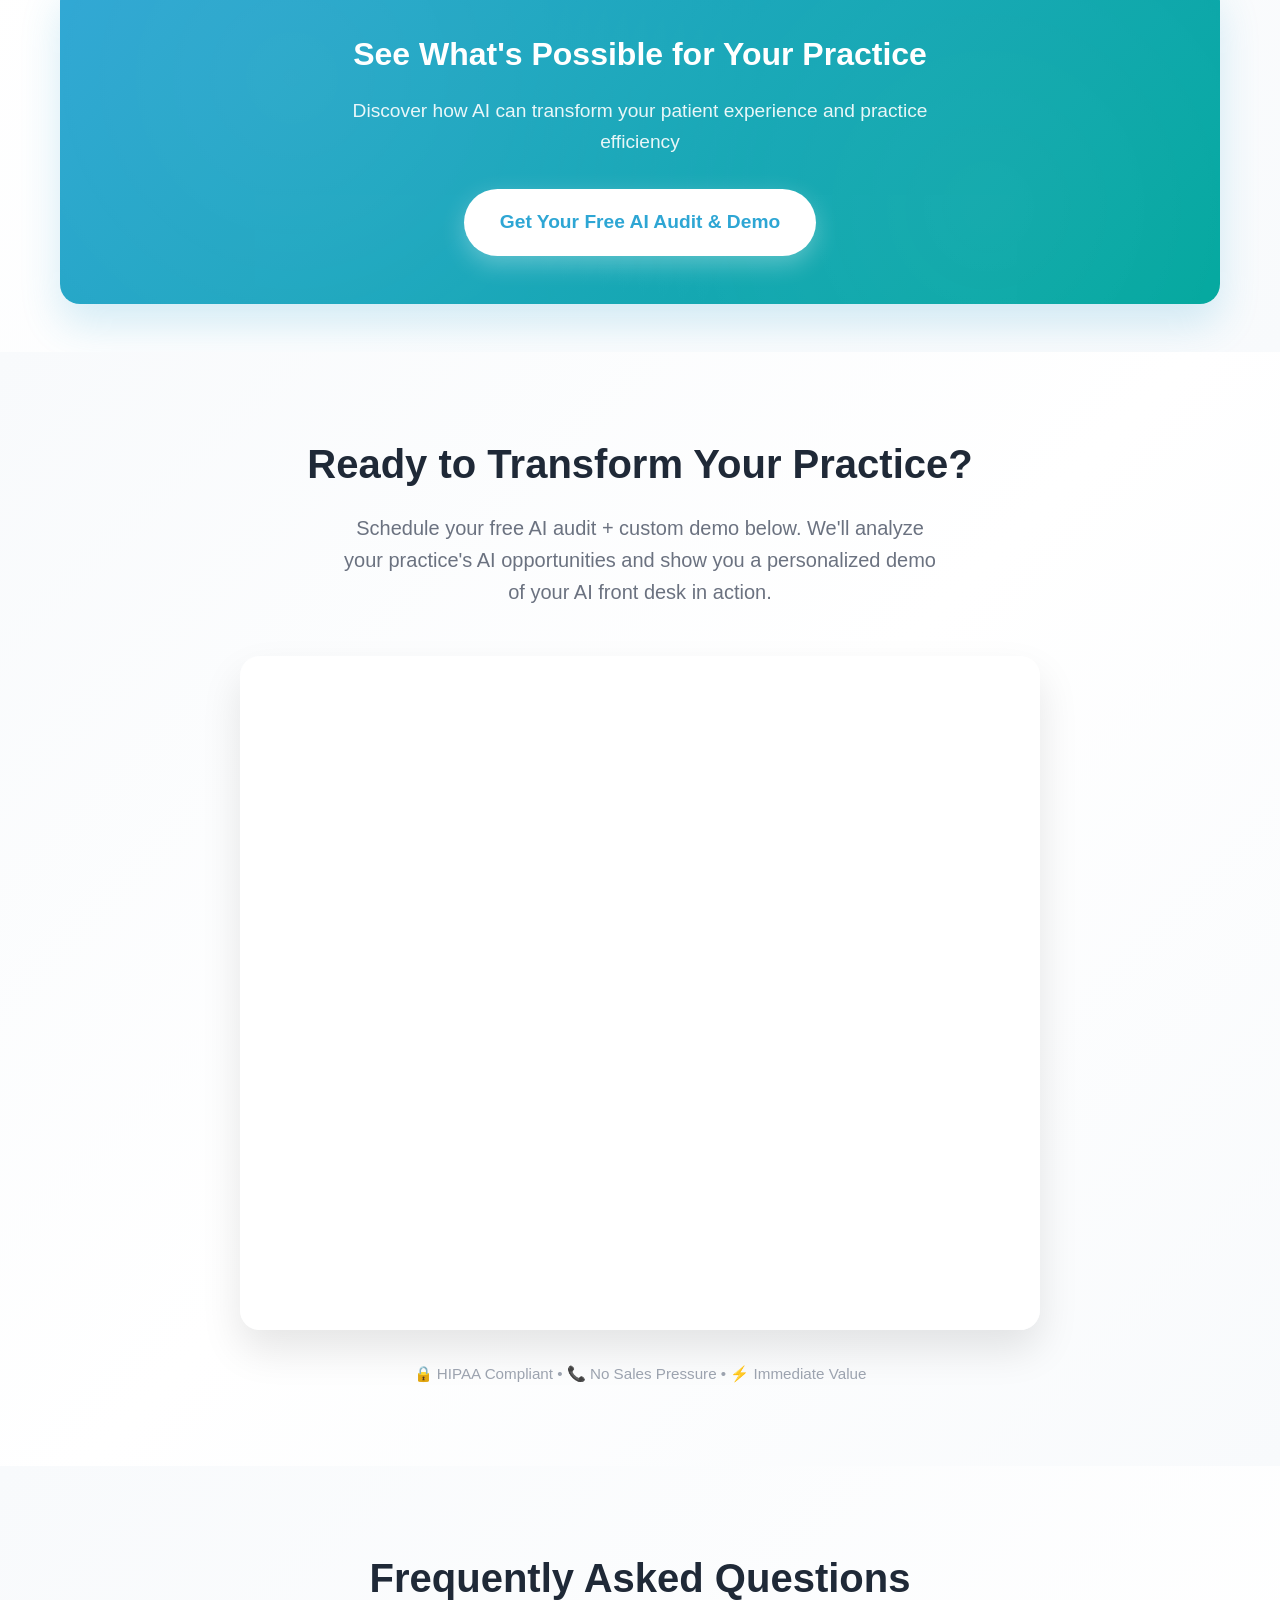
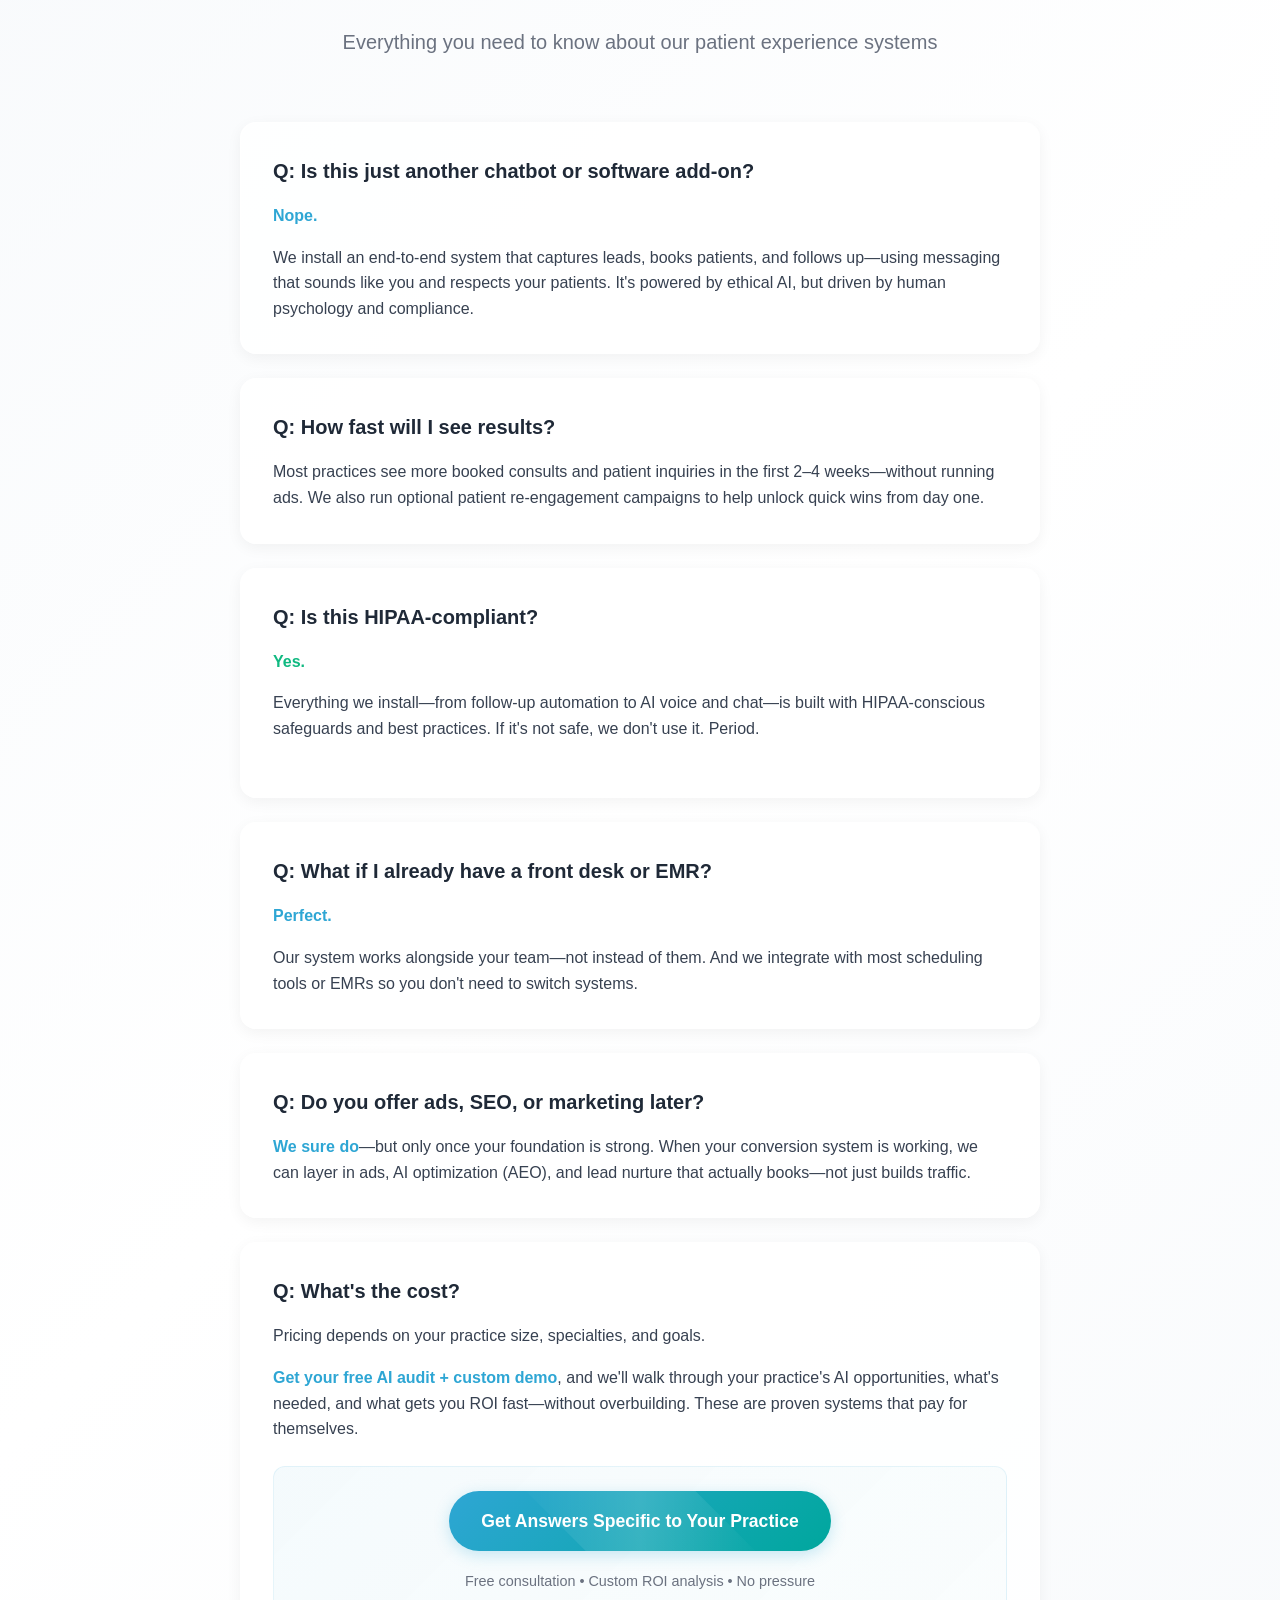
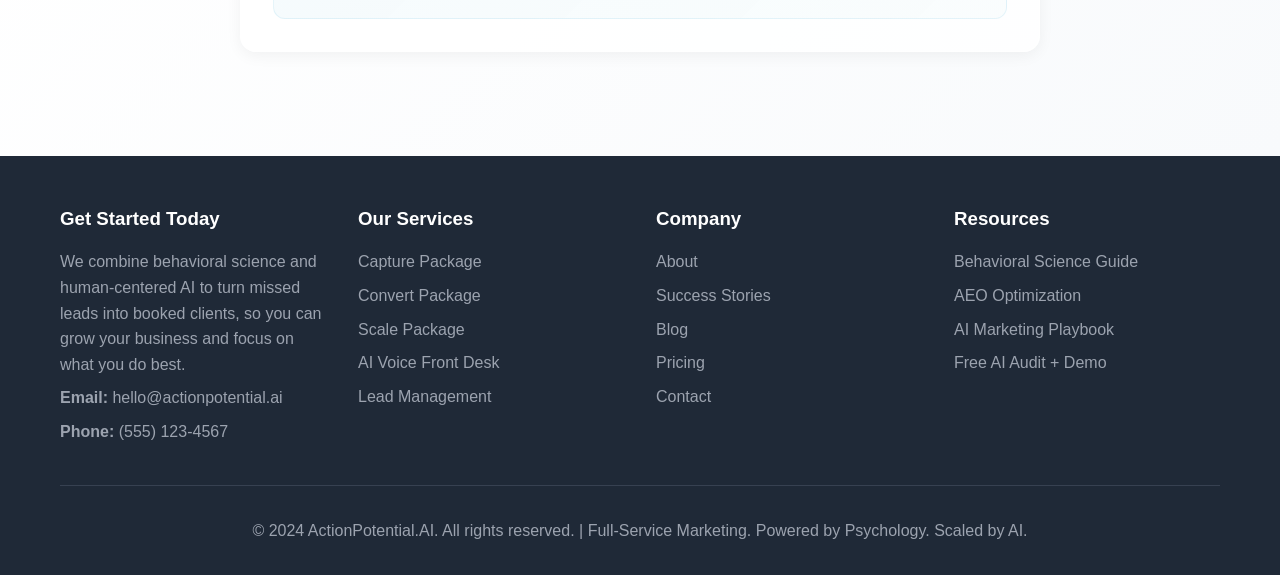
==== commit c2cf8644: "fix(nav): let HIPAA mega menus glide Matched the home-page mega panel buffer on hipaa.html so the in" ====
--- a/hipaa.html
+++ b/hipaa.html
@@ -558,10 +558,11 @@
         .mega-panel::before {
             content: '';
             position: absolute;
-            top: -70px;
-            left: -40px;
-            right: -40px;
-            height: 70px;
+            top: -30px;
+            left: -16px;
+            right: -16px;
+            height: 30px;
+            pointer-events: none;
         }
 
         .mega-panel.simple-grid {
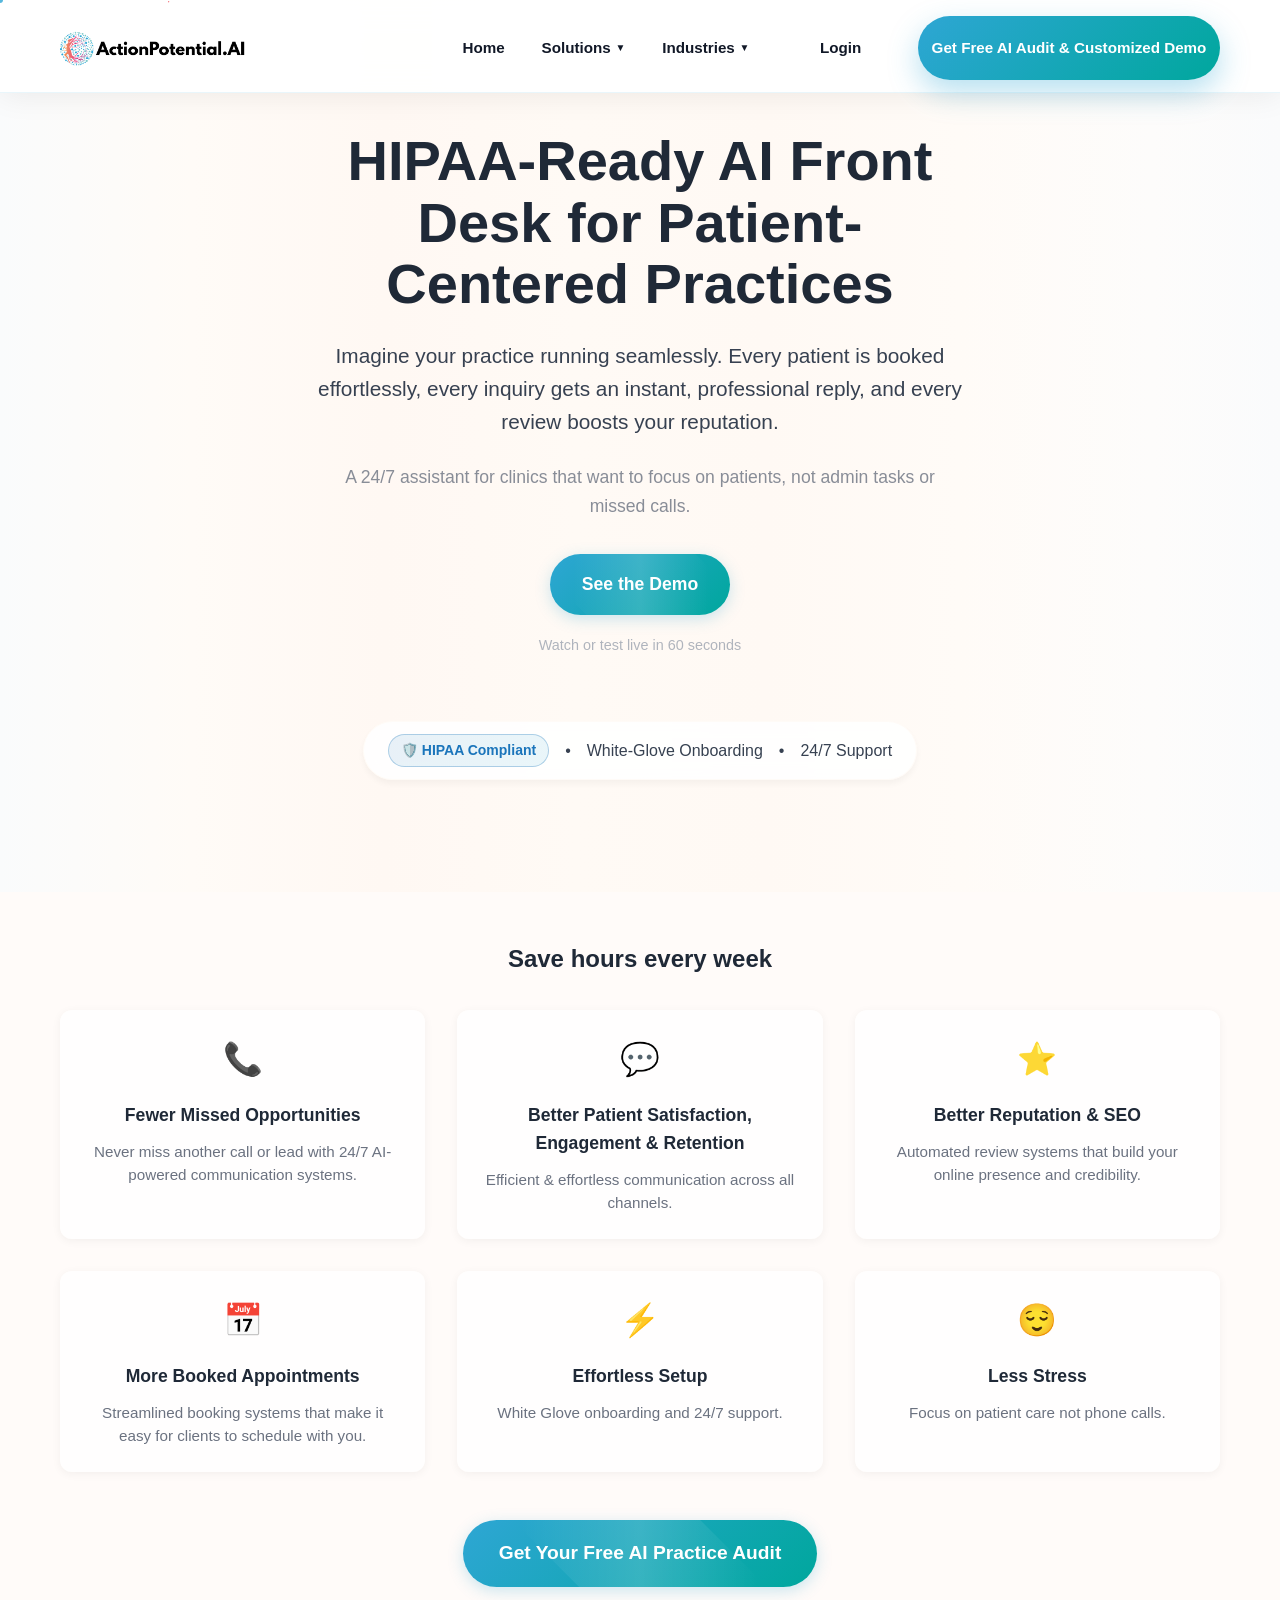
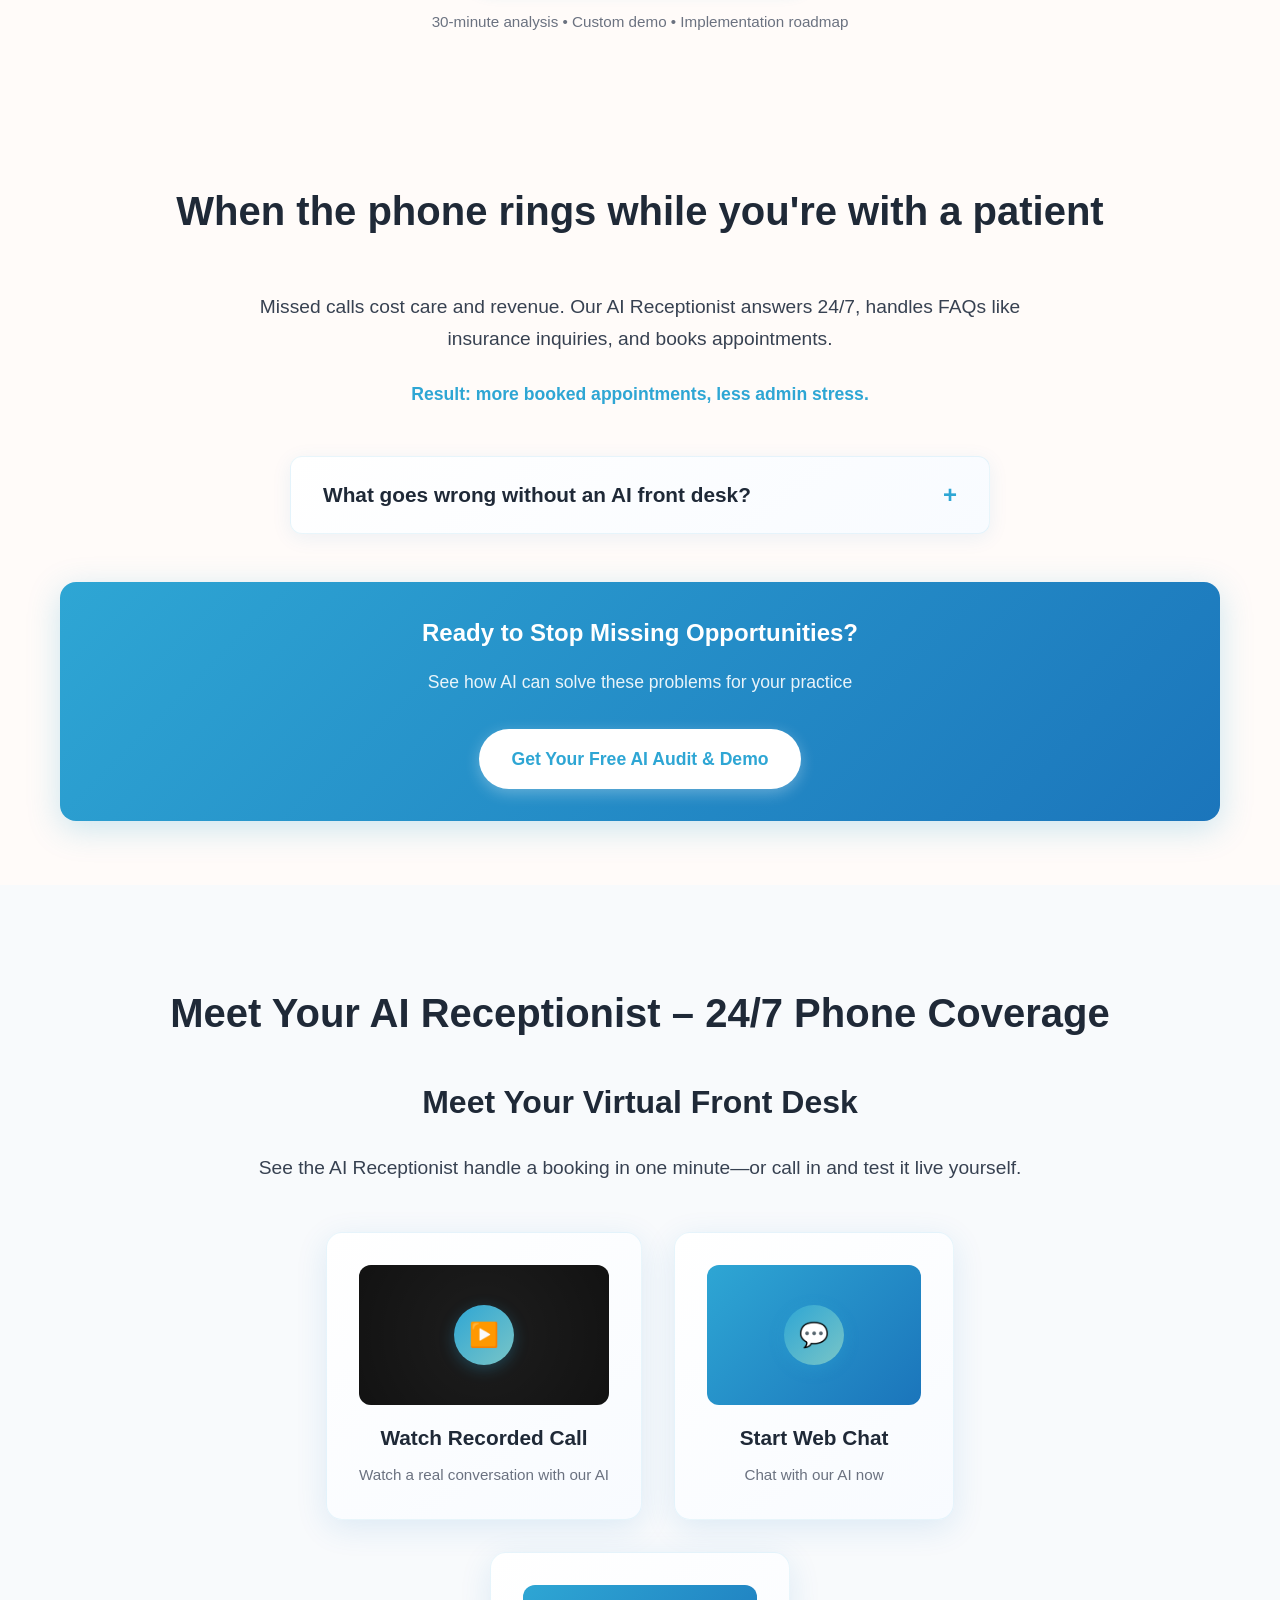
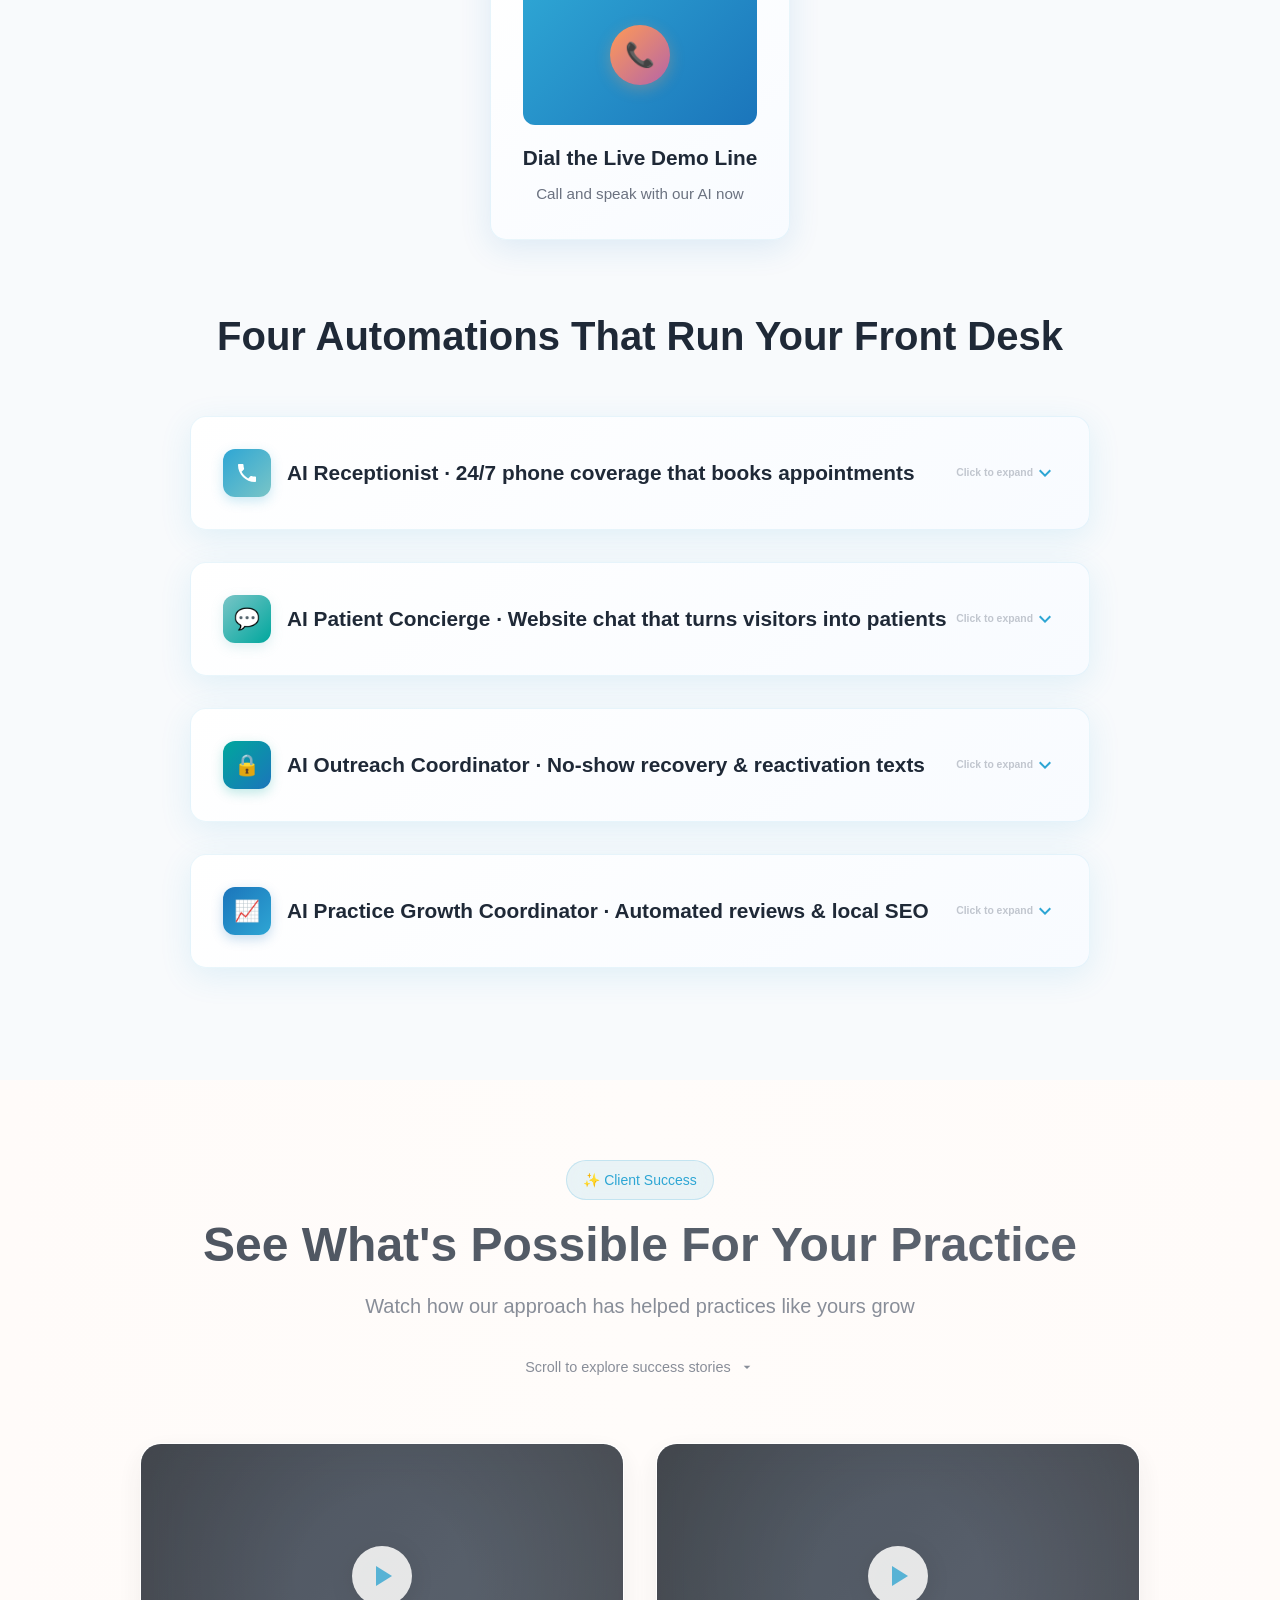
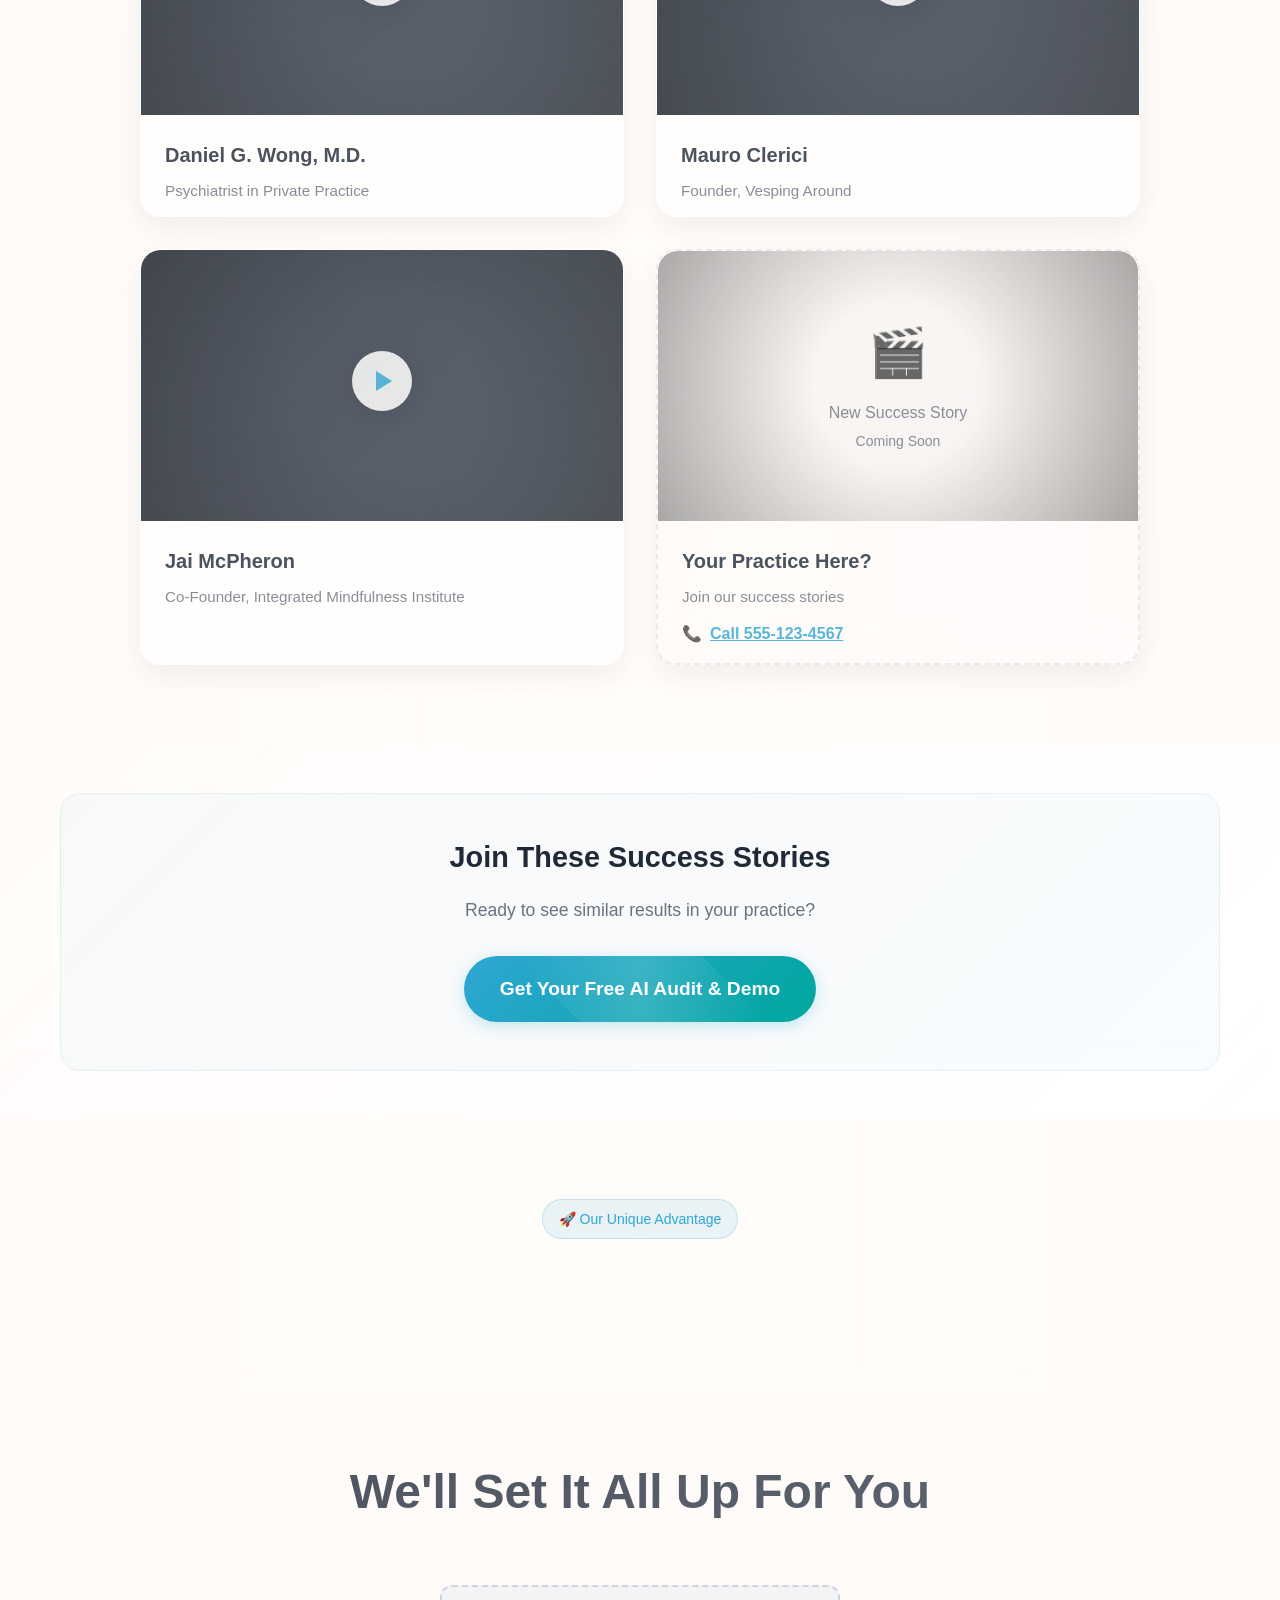
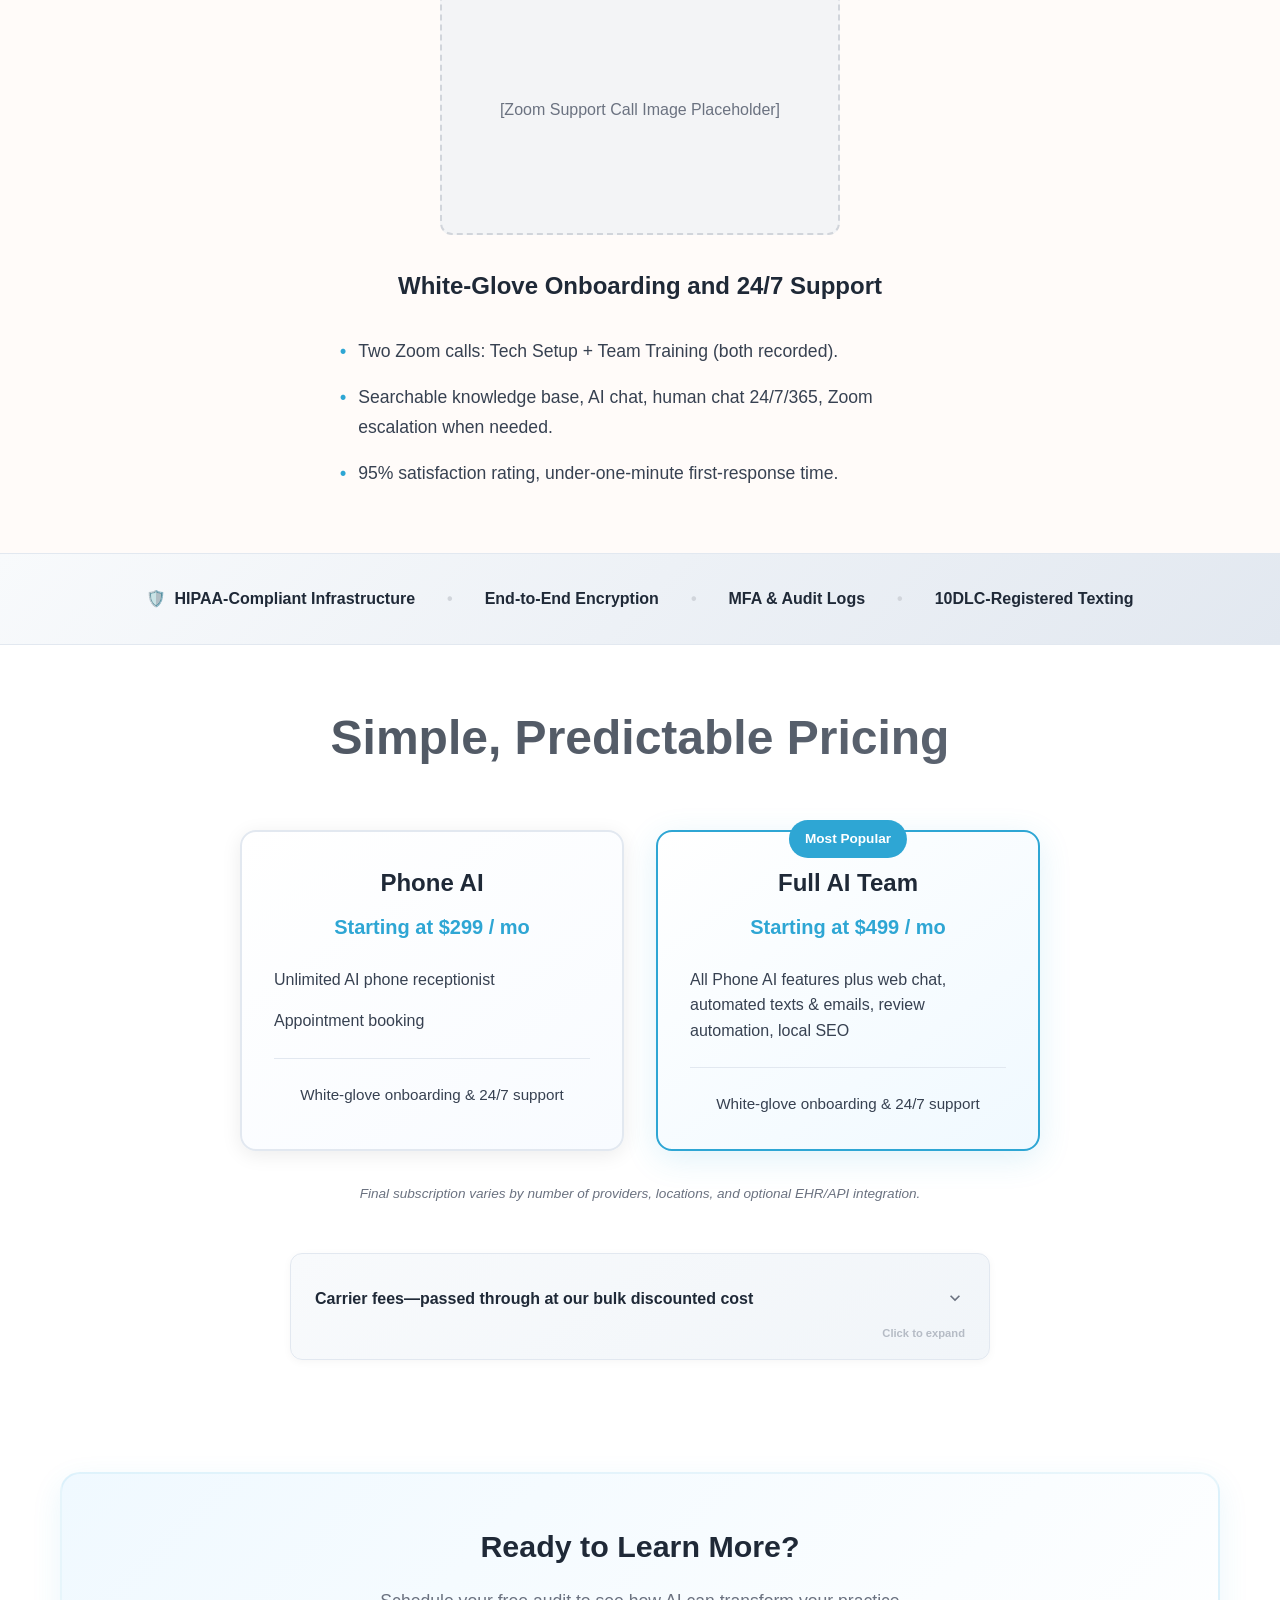
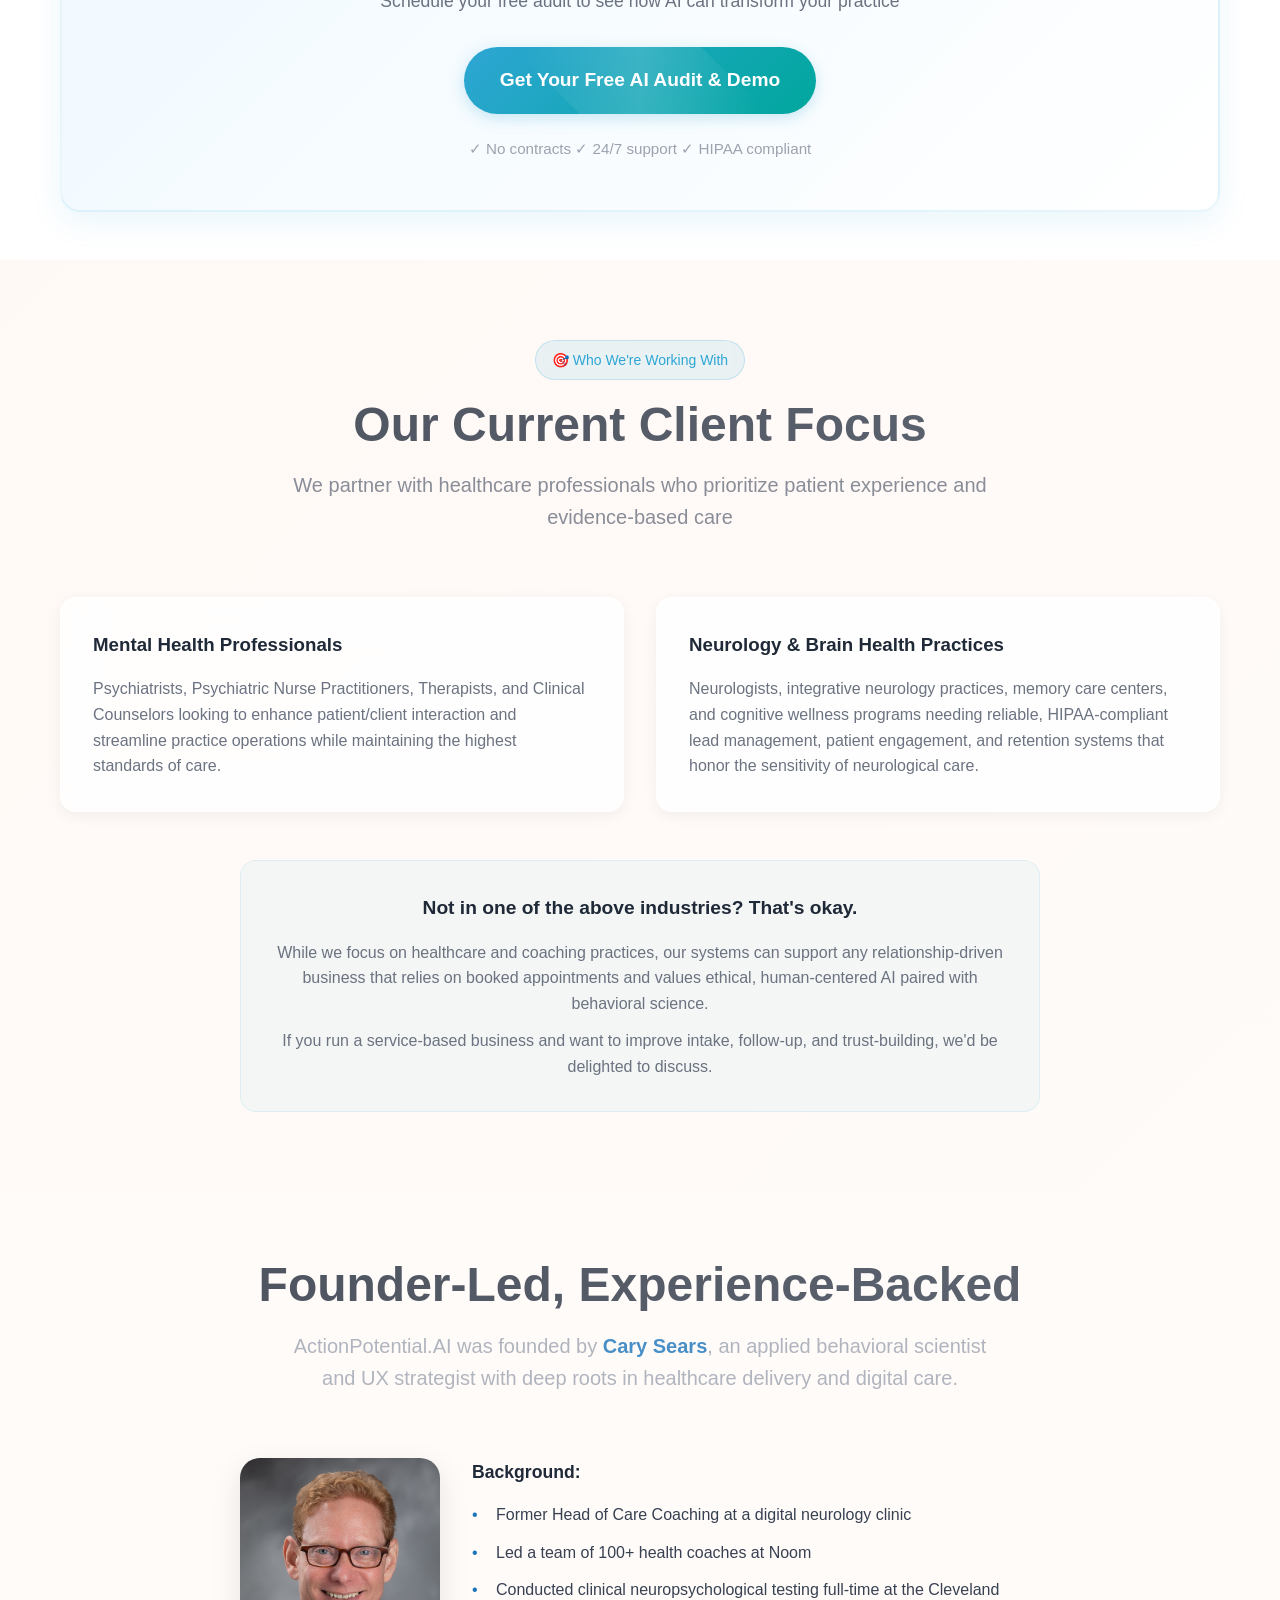
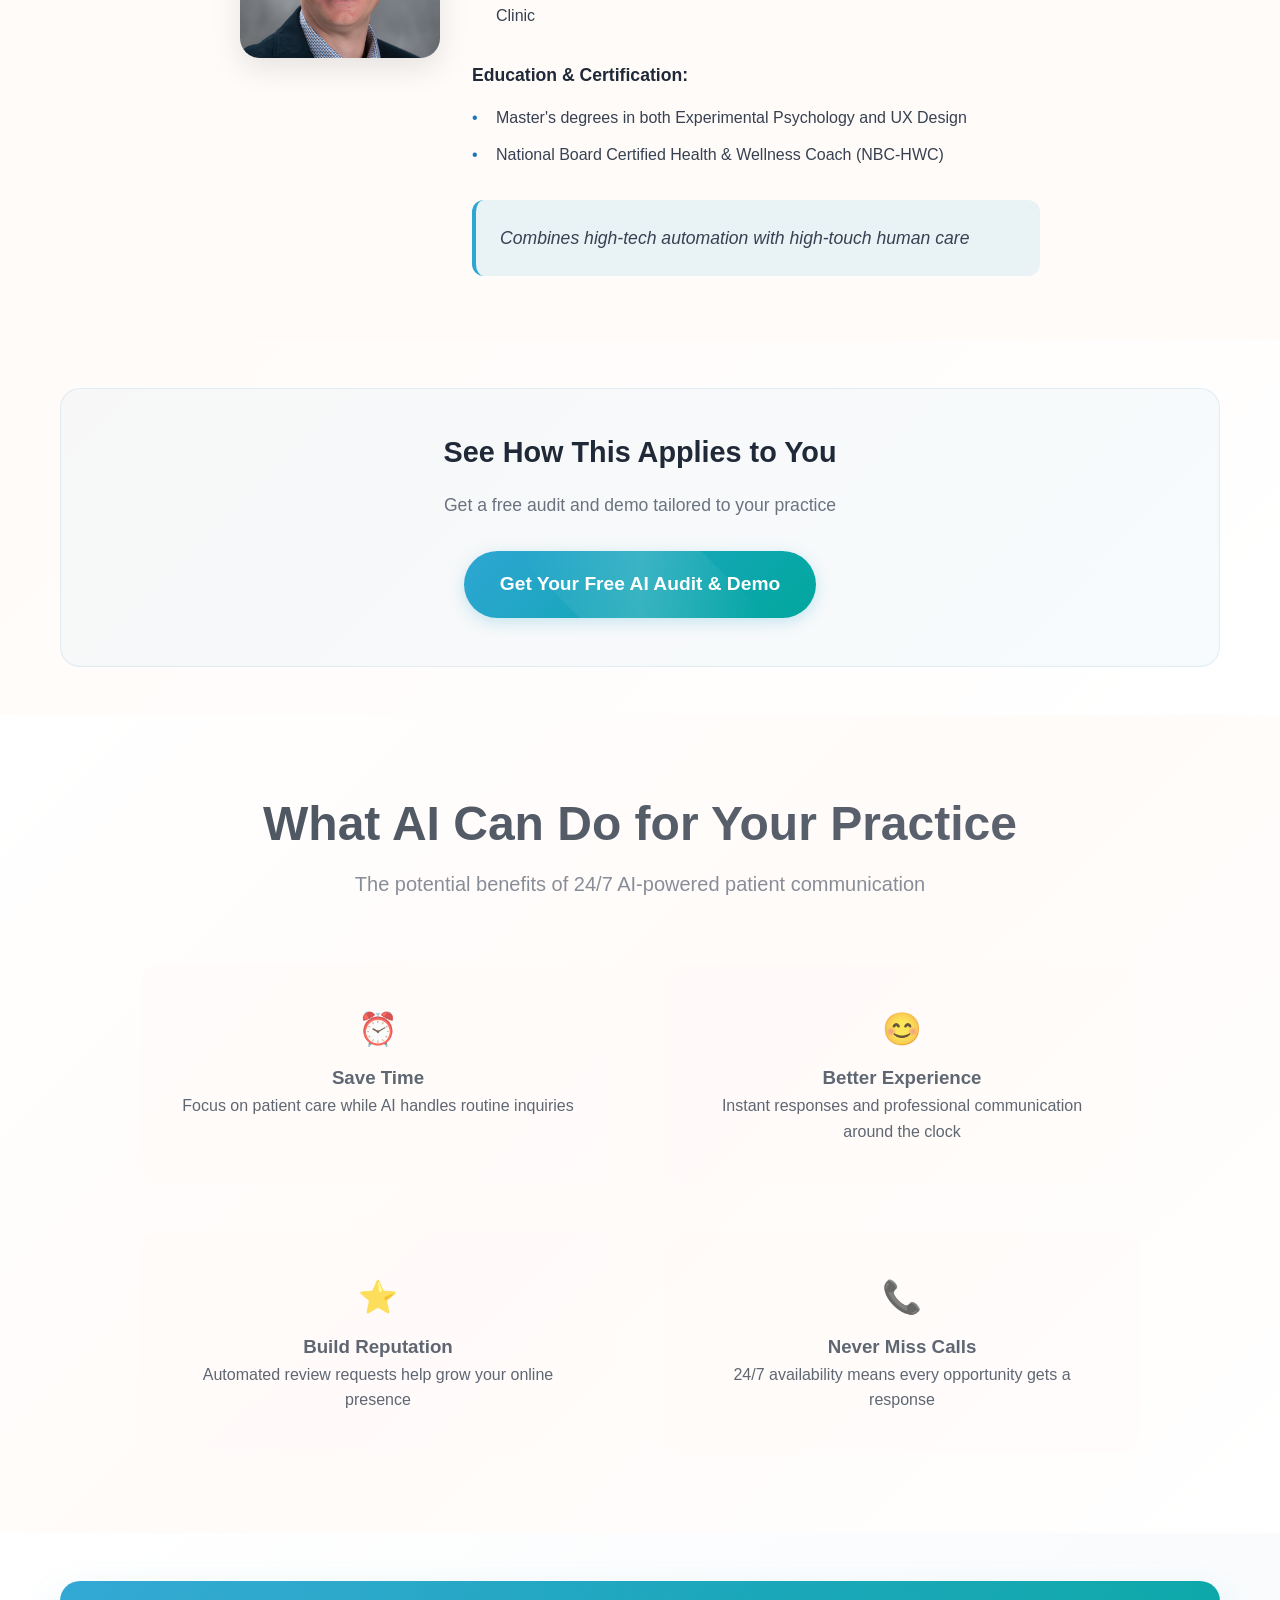
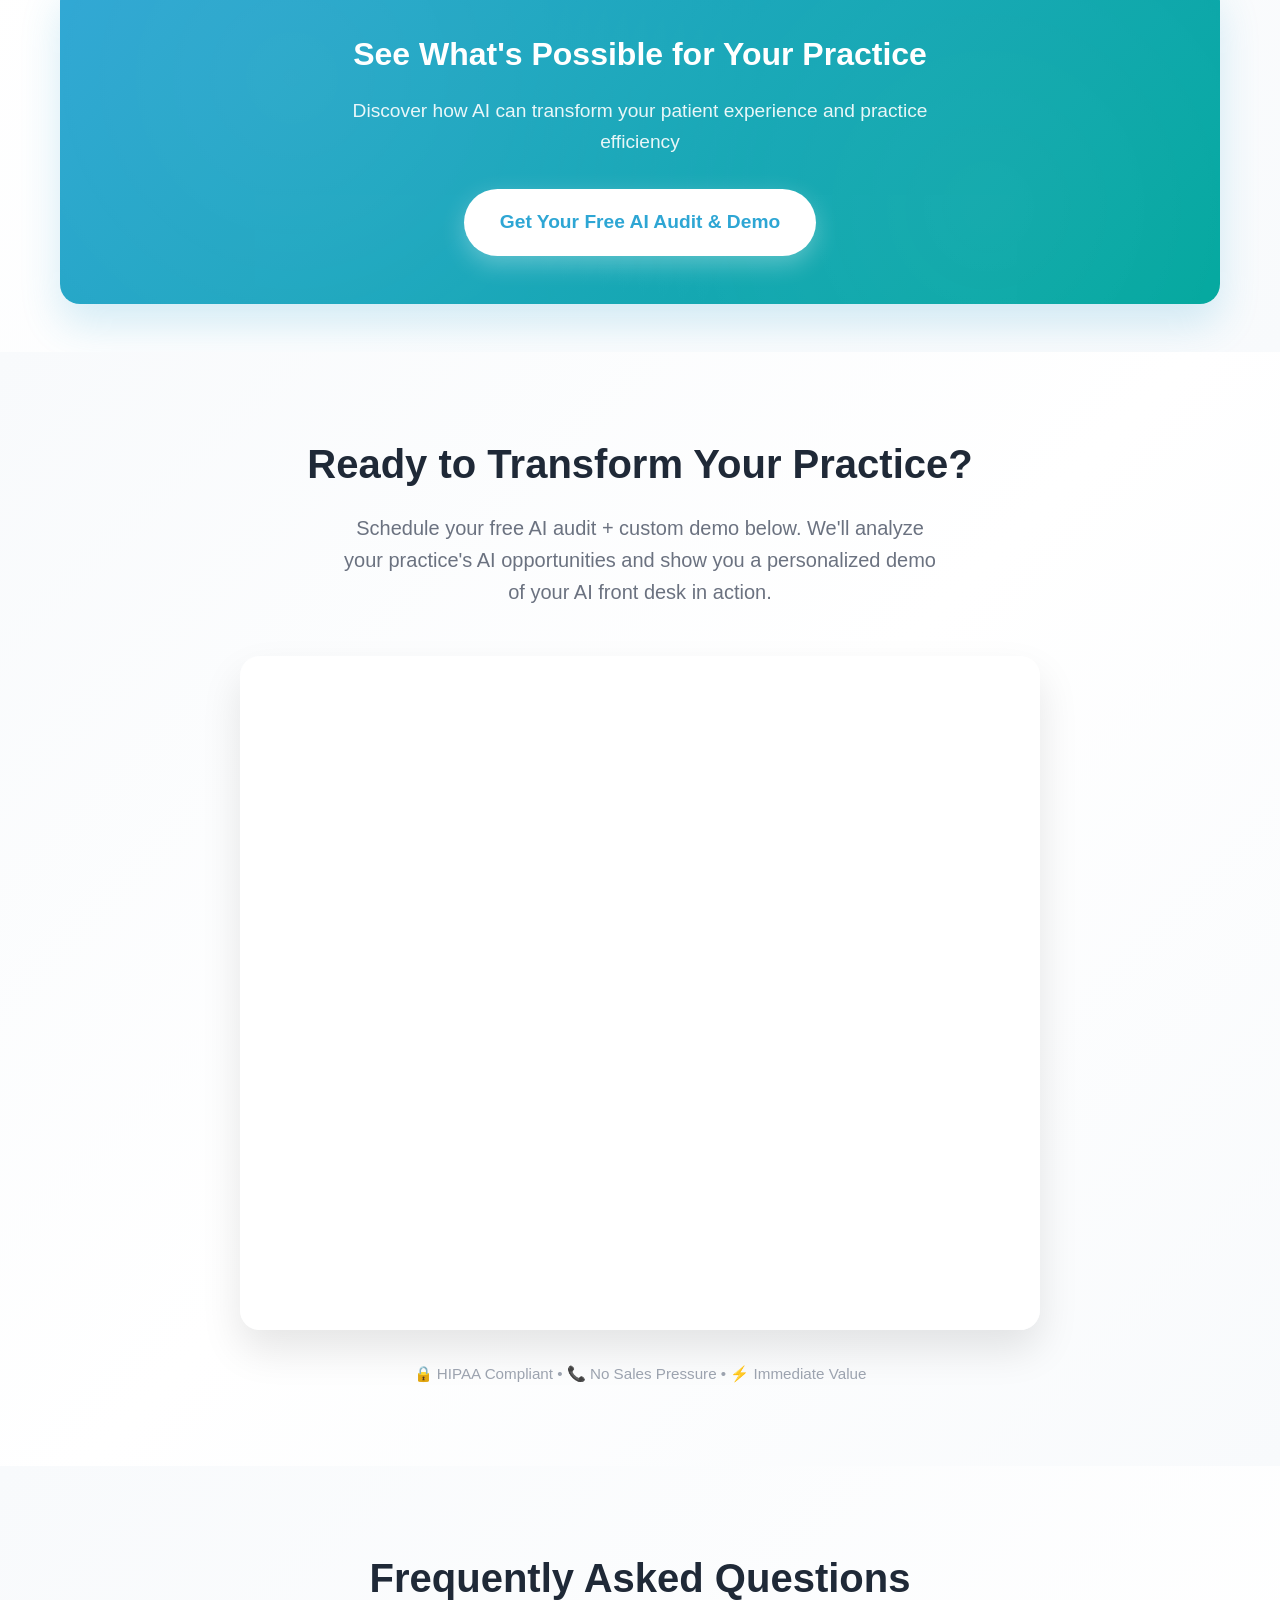
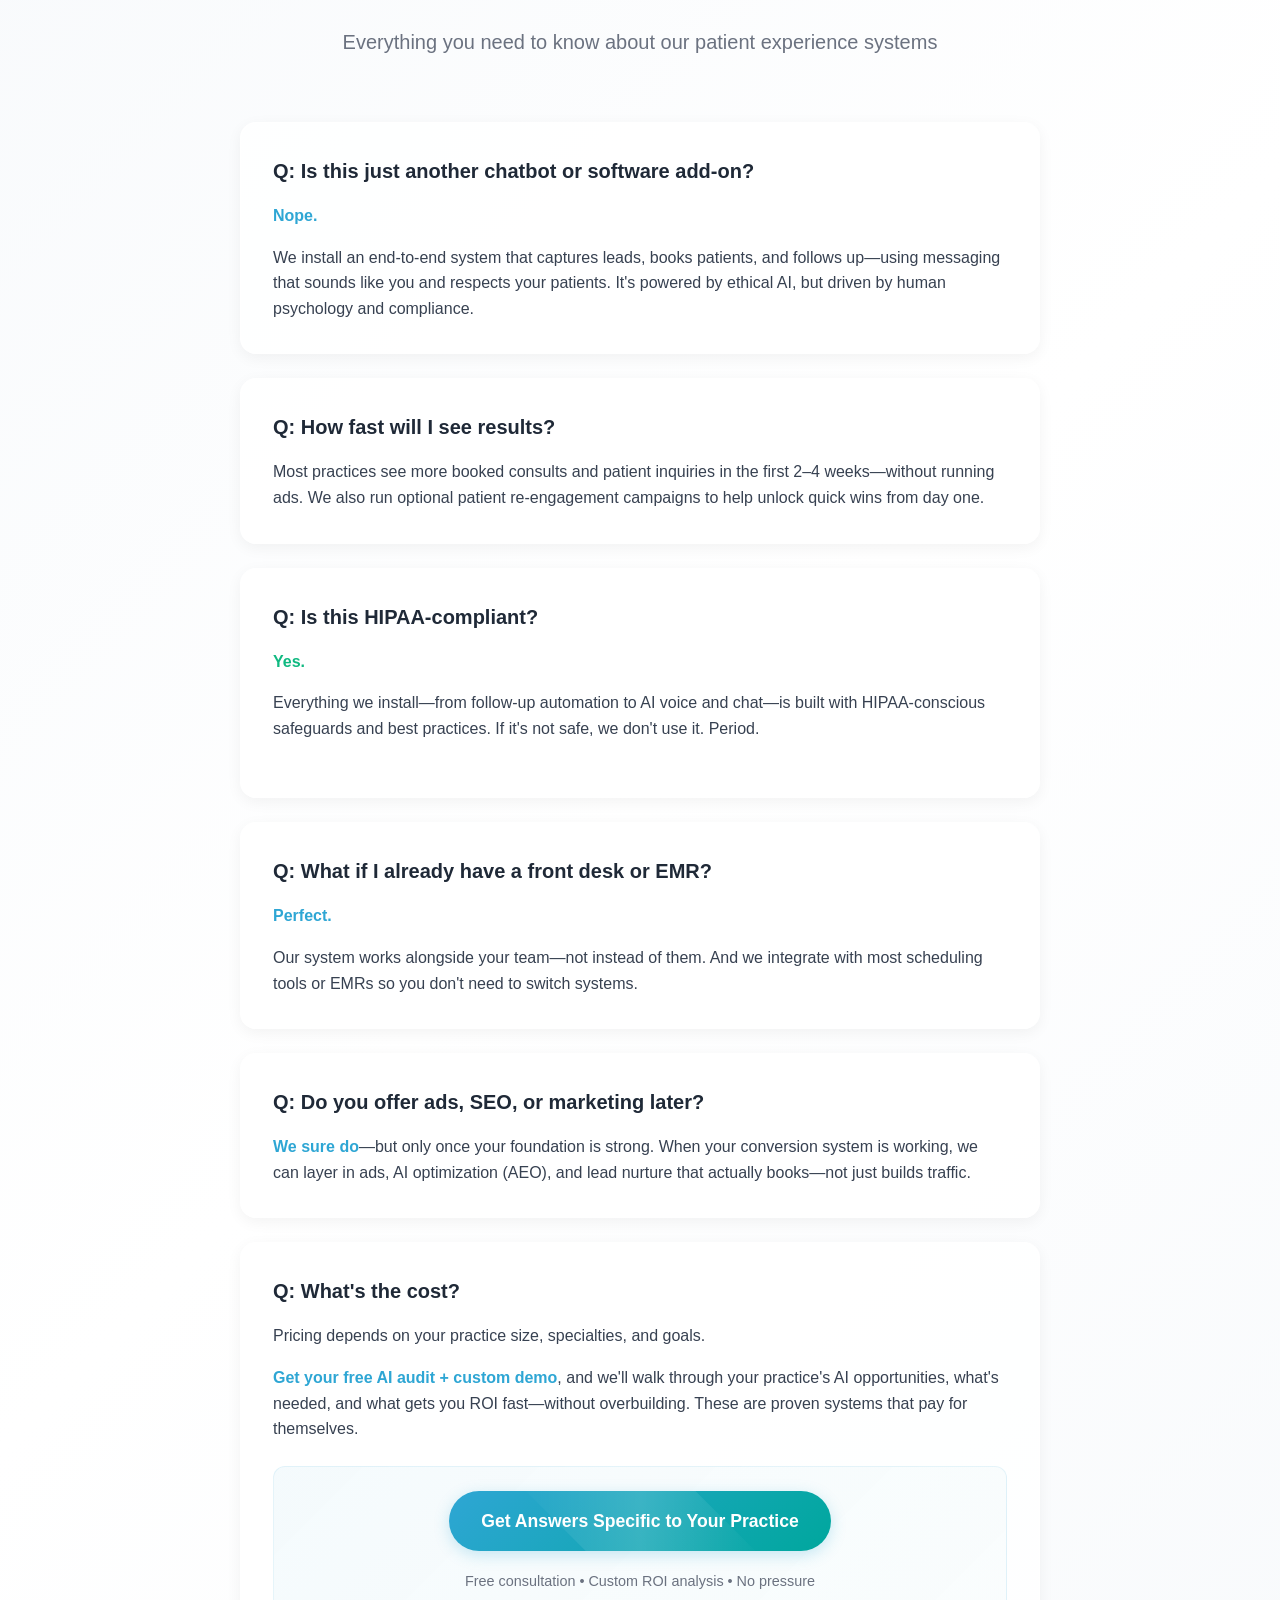
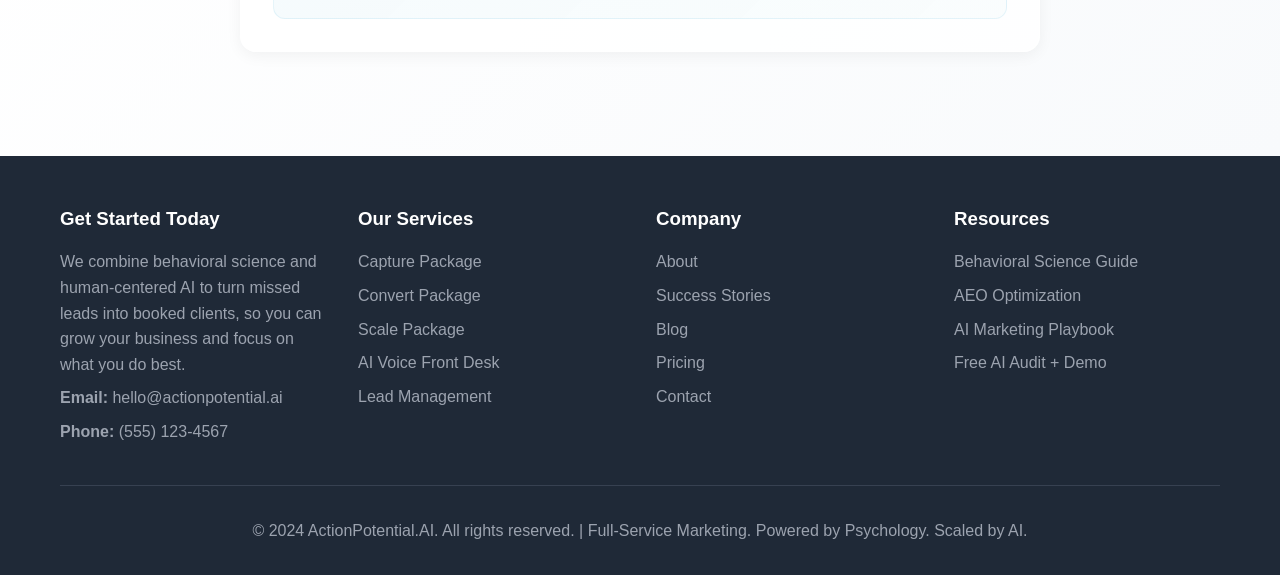
==== commit f6d97b61: "Remove engagement widget and update widget ID Co-authored-by: carysears <carysears@gmail.com>" ====
--- a/hipaa.html
+++ b/hipaa.html
@@ -4567,9 +4567,6 @@
     <div class="cursor-follower"></div>
     <div class="cursor-dot"></div>
 
-    <!-- Engagement Widget Container -->
-    <div id="engagement-widget-container" style="position: fixed; bottom: 20px; right: 20px; z-index: 9999;"></div>
-
     <!-- Video Modal -->
     <div class="video-modal" id="videoModal" style="display: none; position: fixed; top: 0; left: 0; width: 100%; height: 100%; background: rgba(0,0,0,0.8); z-index: 10000; align-items: center; justify-content: center;">
         <div class="video-modal-content" style="position: relative; max-width: 90%; max-height: 90%; background: black; border-radius: 10px; overflow: hidden;">
@@ -5124,34 +5121,10 @@
         });
     </script>
 
-    <!-- Start Engagement Widget Script -->
-    <script>
-        window.engagementContextExtra = {
-            // Add your custom data here
-        };
-        (function (w, i, d, g, e, t) {
-            const s = w.createElement(i);
-            d.forEach(([k, v]) => s.setAttribute(k, v));
-            w.body.appendChild(s);
-        })(
-            document,
-            'script',
-            [['async', 1],
-                ['crossorigin', 1],
-                ['type', 'module'],
-                ['id', 'engagementWidget'],
-                ['src', 'https://cdn.chatwidgets.net/widget/livechat/bundle.js'],
-                ['data-env', '//graph.mycrmsupport.net'],
-                ['data-instance', 'aIlWxNpg5fzfUZ3i'],
-                ['data-container', '#engagement-widget-container']]
-        );
-    </script>
-    <!-- End Engagement Widget Script -->
-
     <script 
         src="https://beta.leadconnectorhq.com/loader.js"  
         data-resources-url="https://beta.leadconnectorhq.com/chat-widget/loader.js" 
-        data-widget-id="689ea3f2ed32875e3b14b2f4">
+        data-widget-id="692e35e1885ff875a3542ddb">
     </script>
 </body>
 </html>
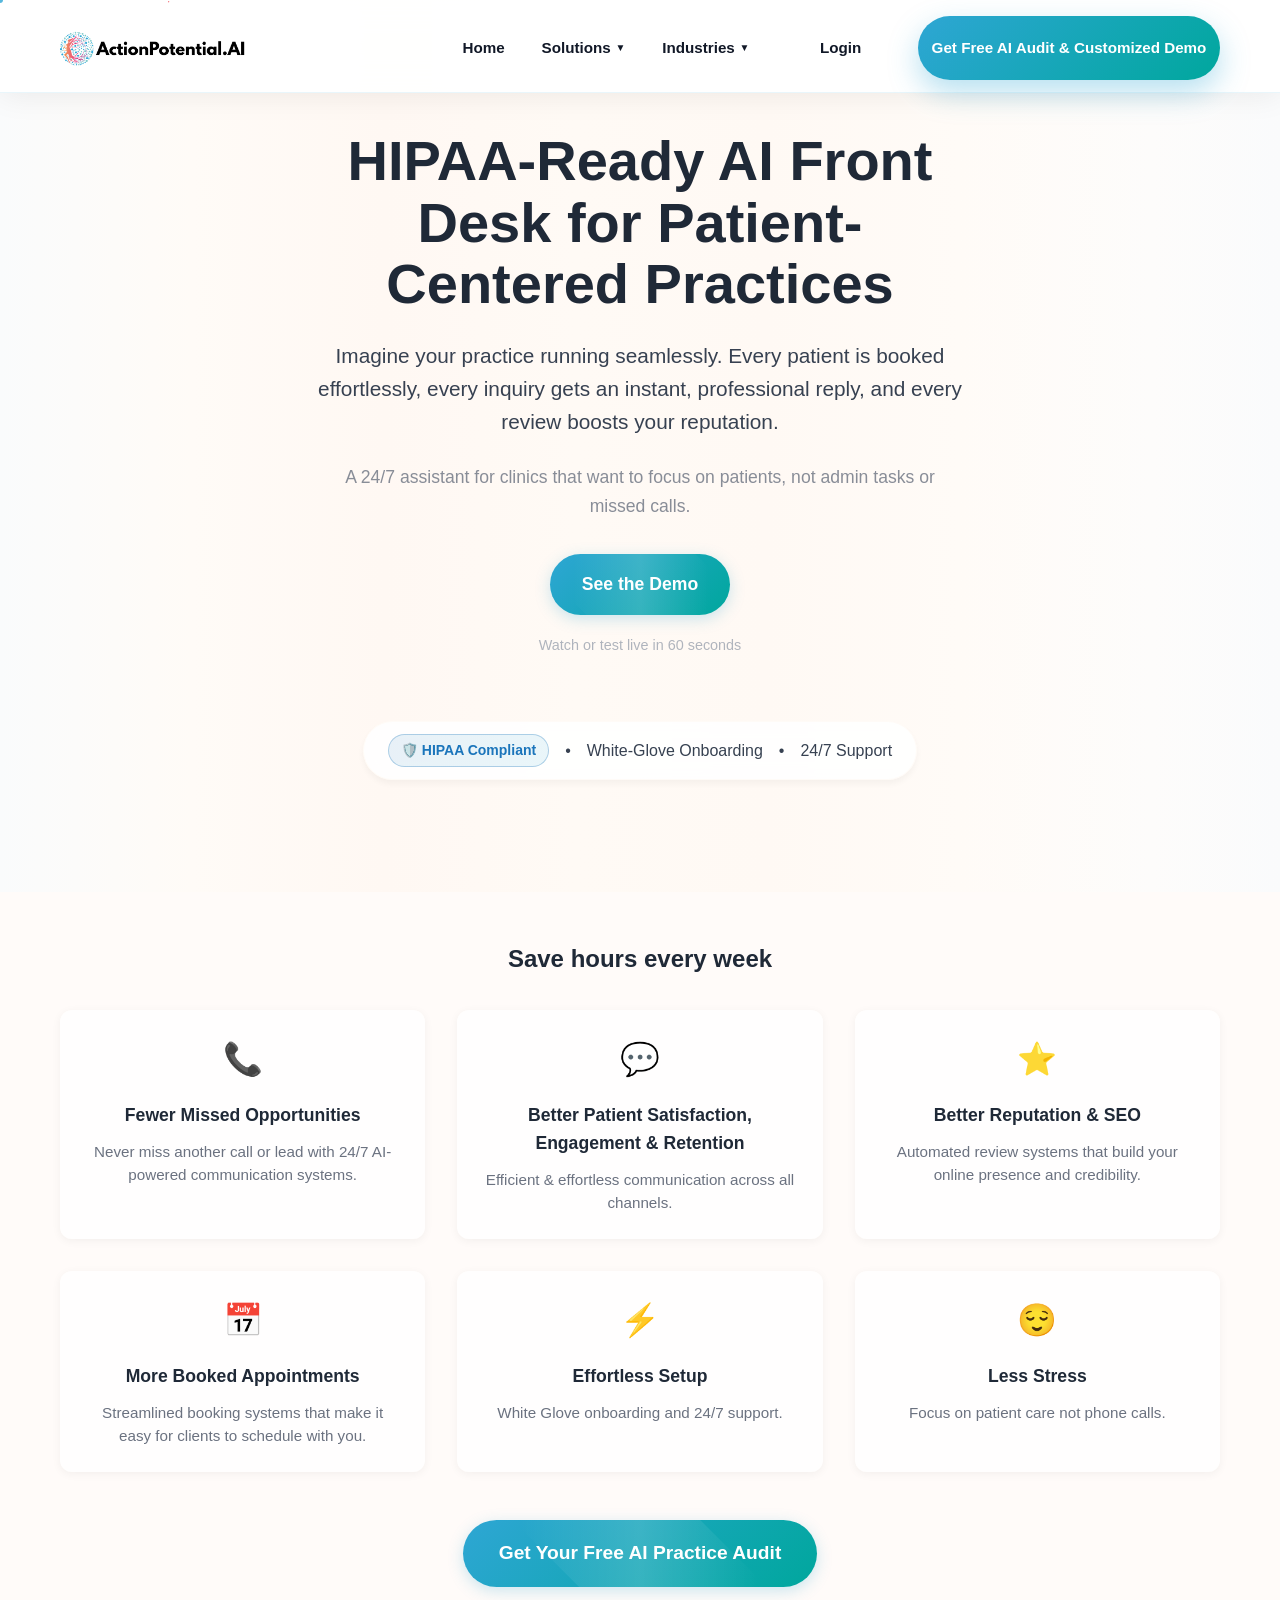
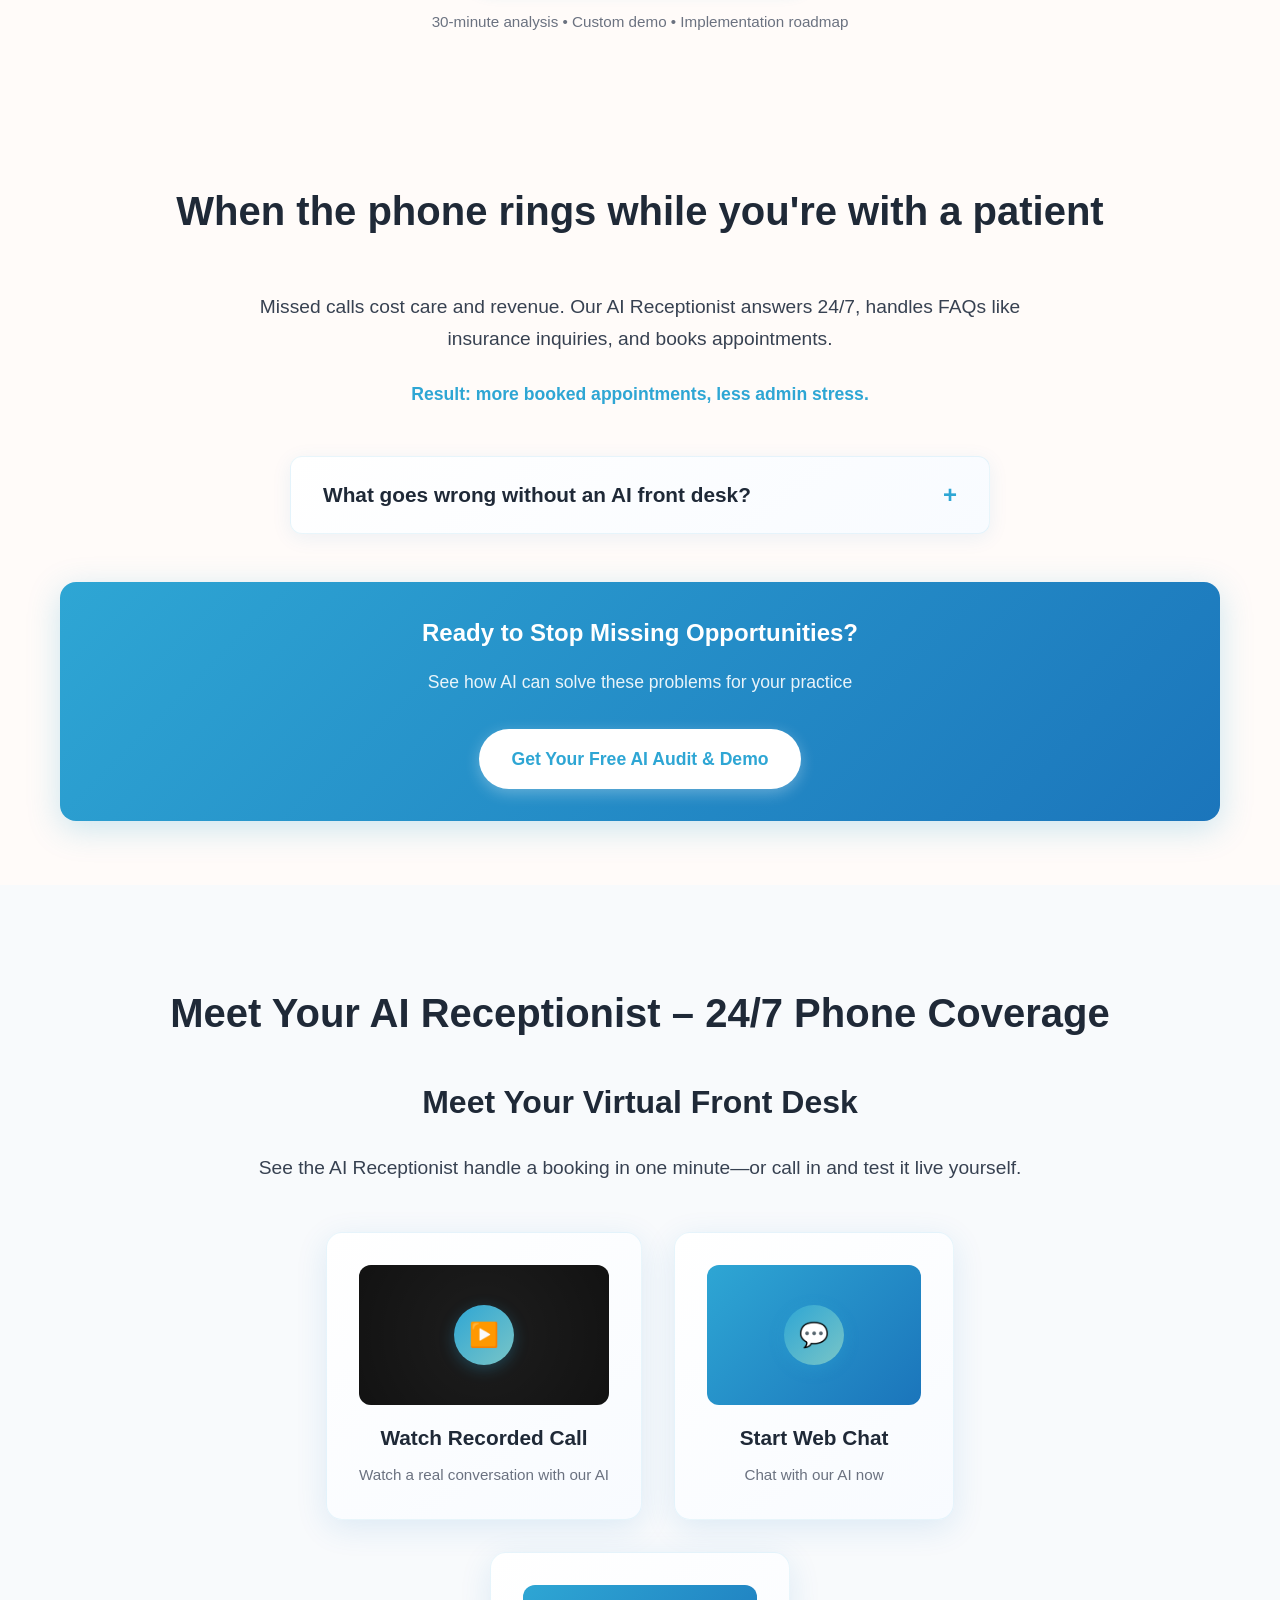
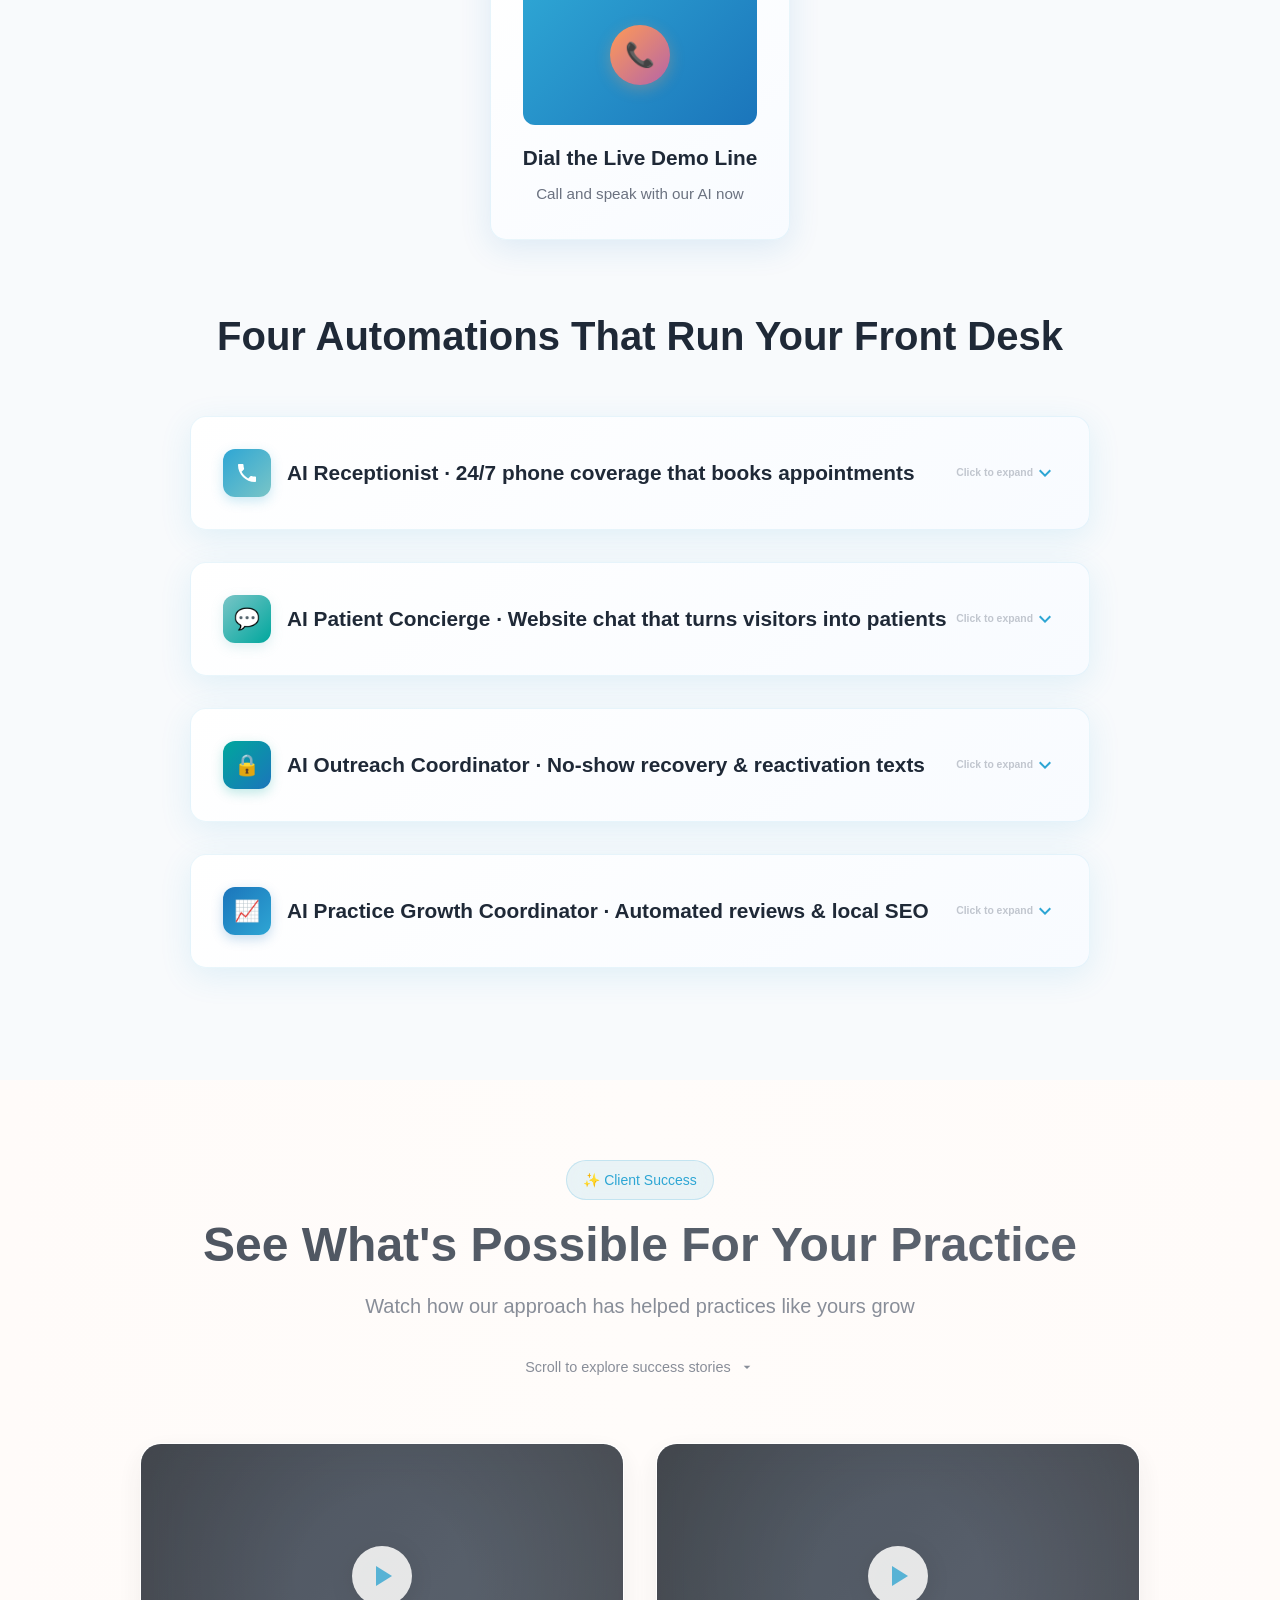
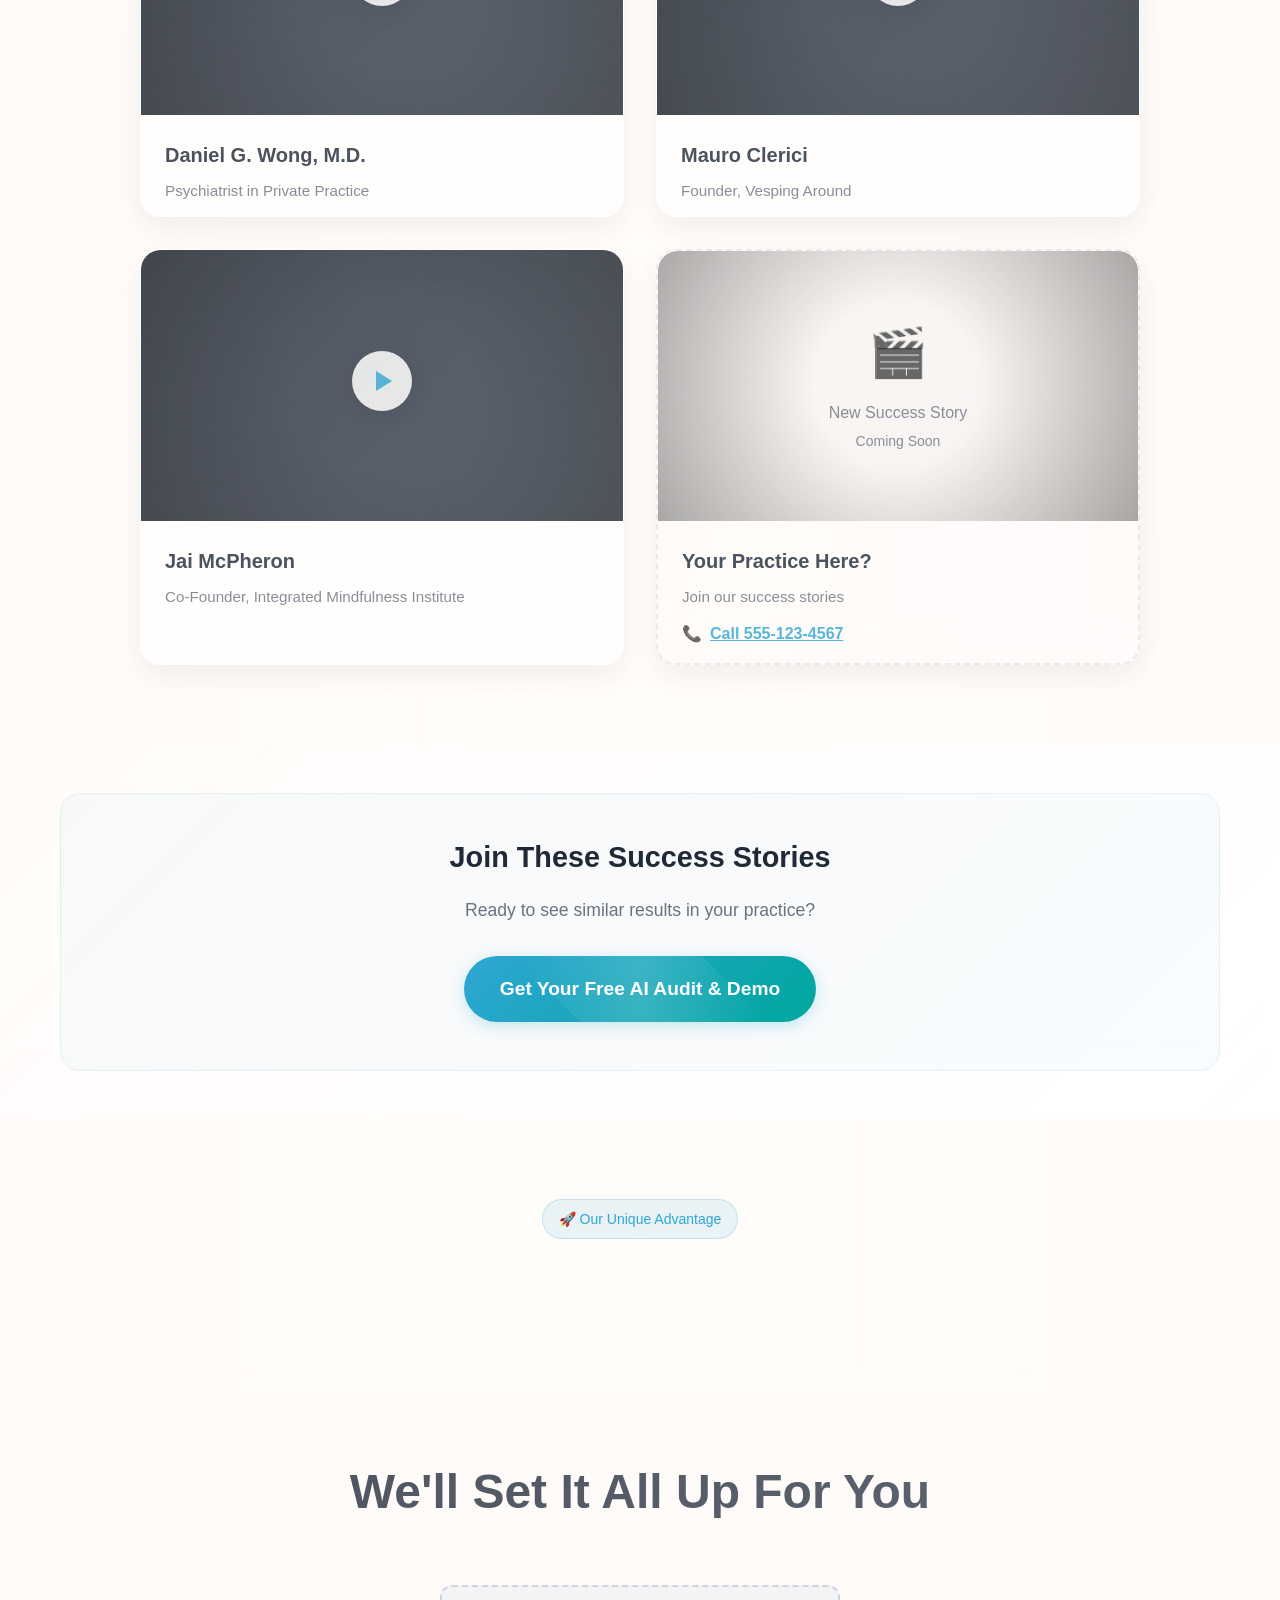
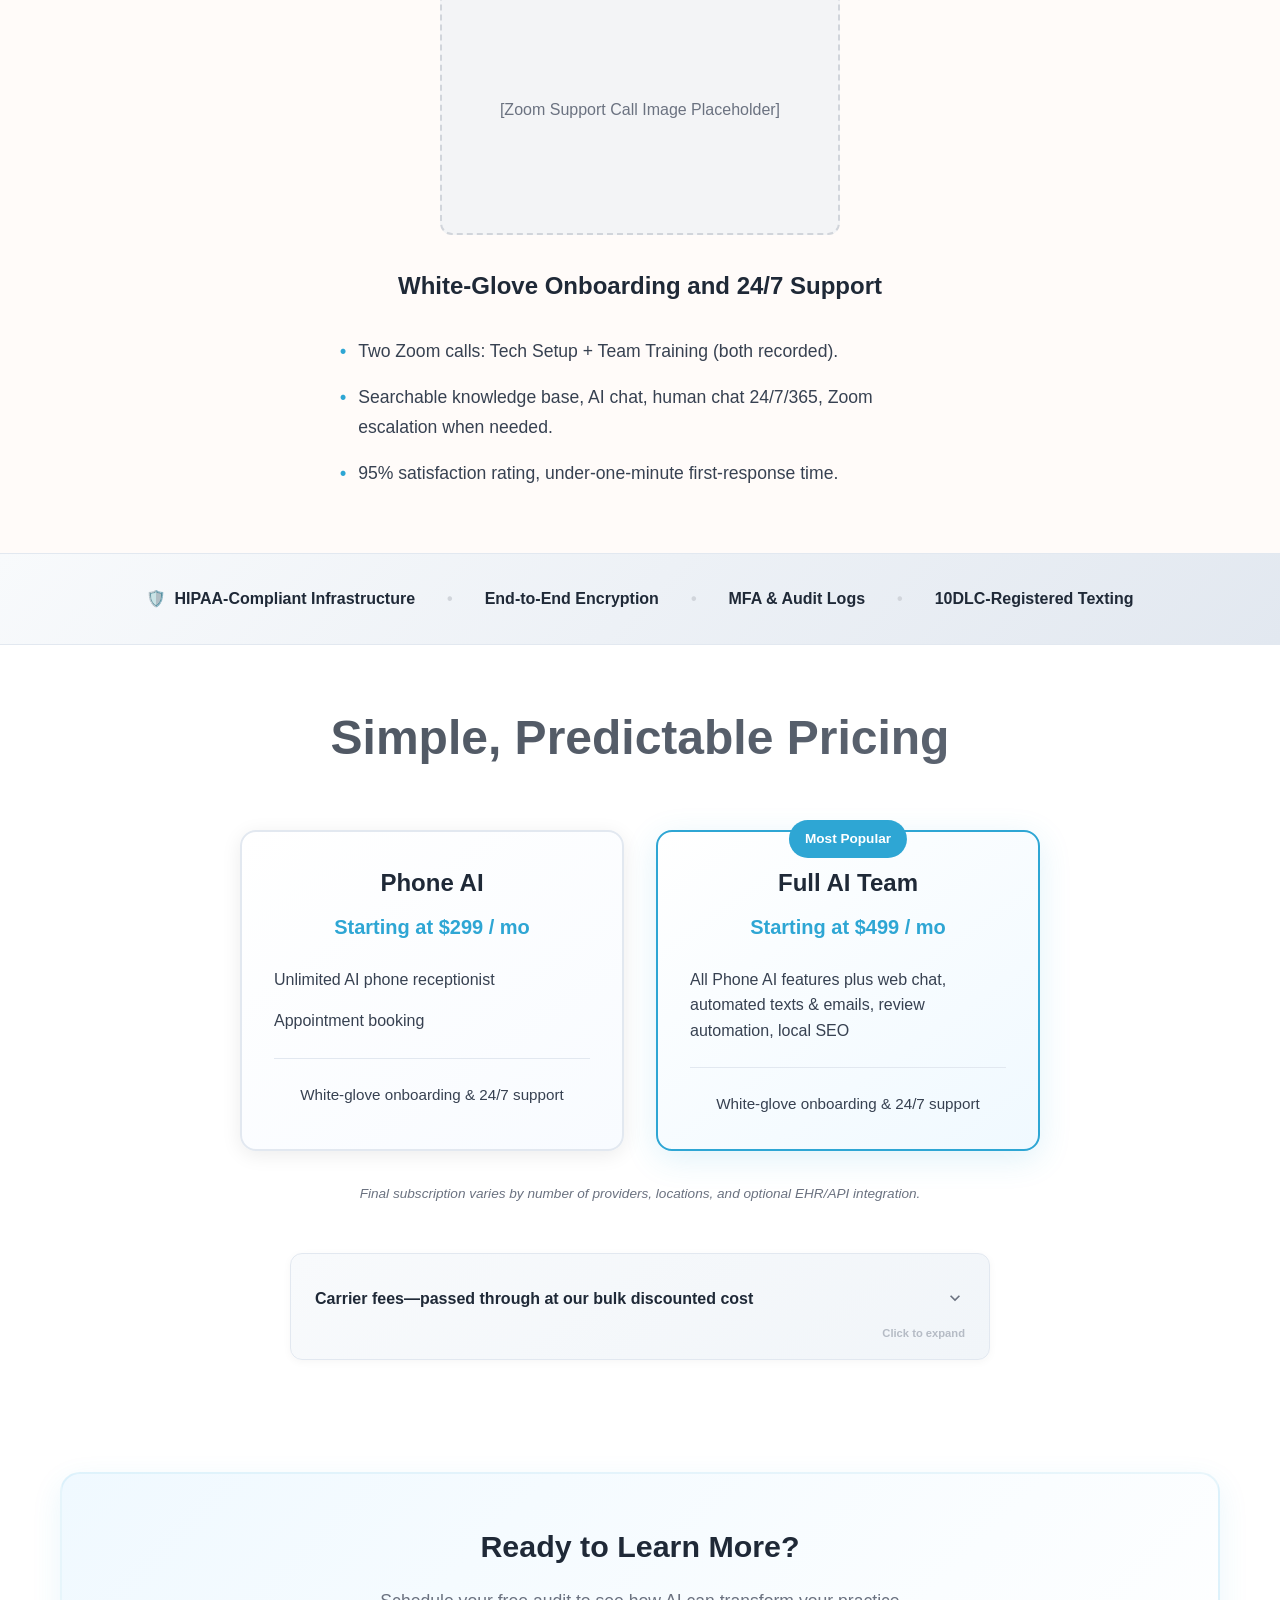
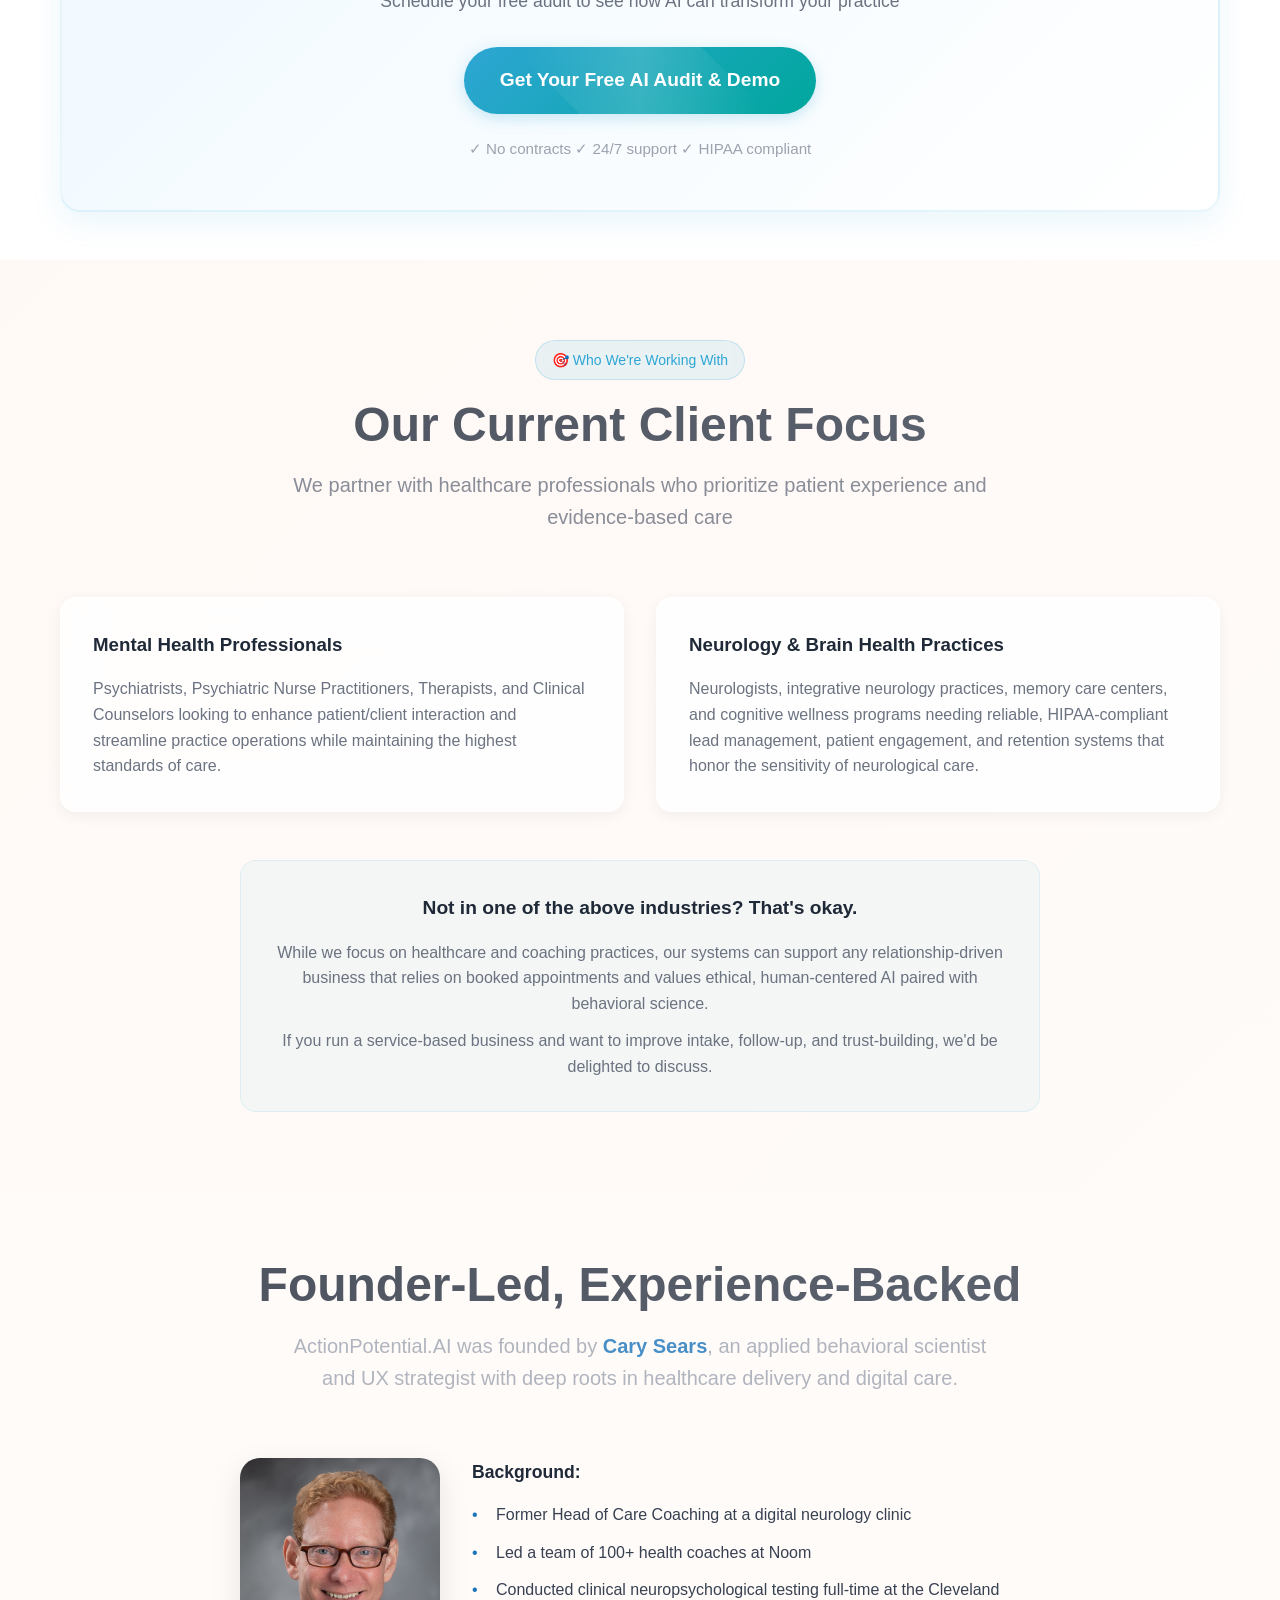
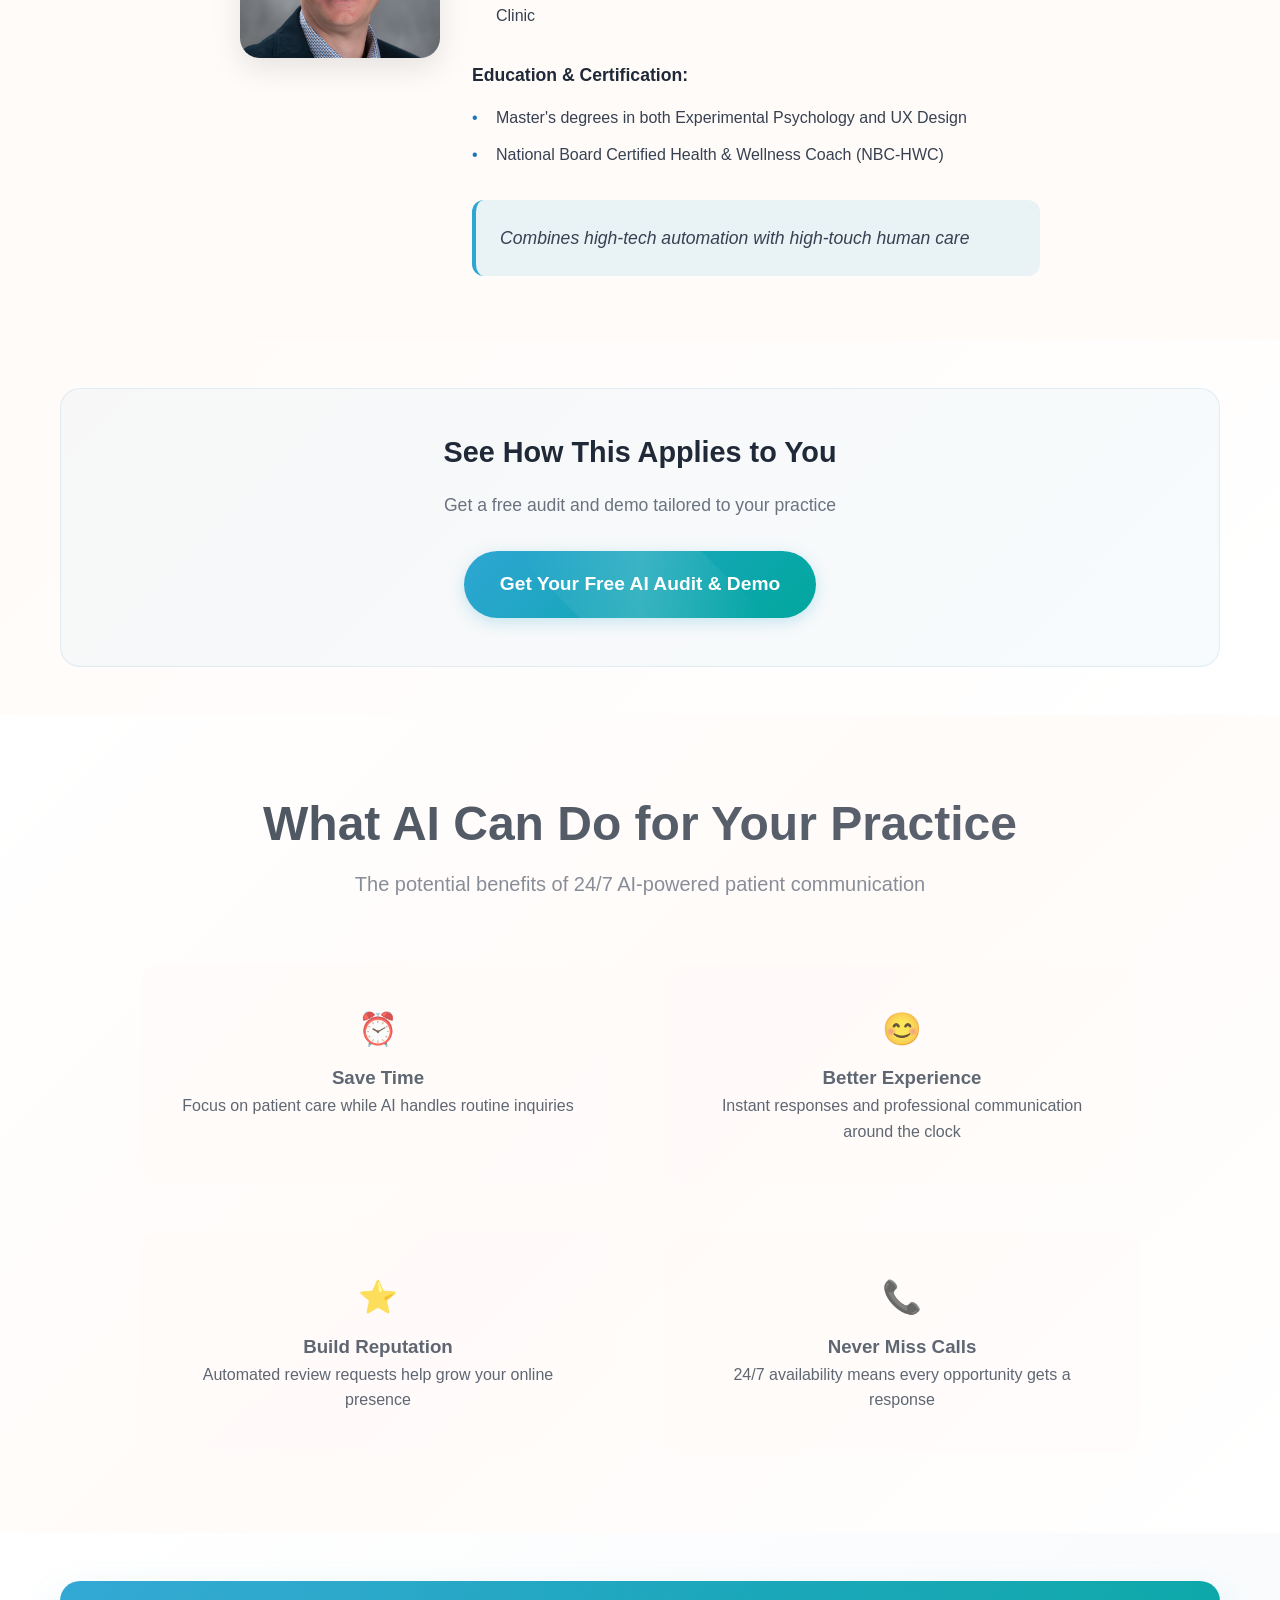
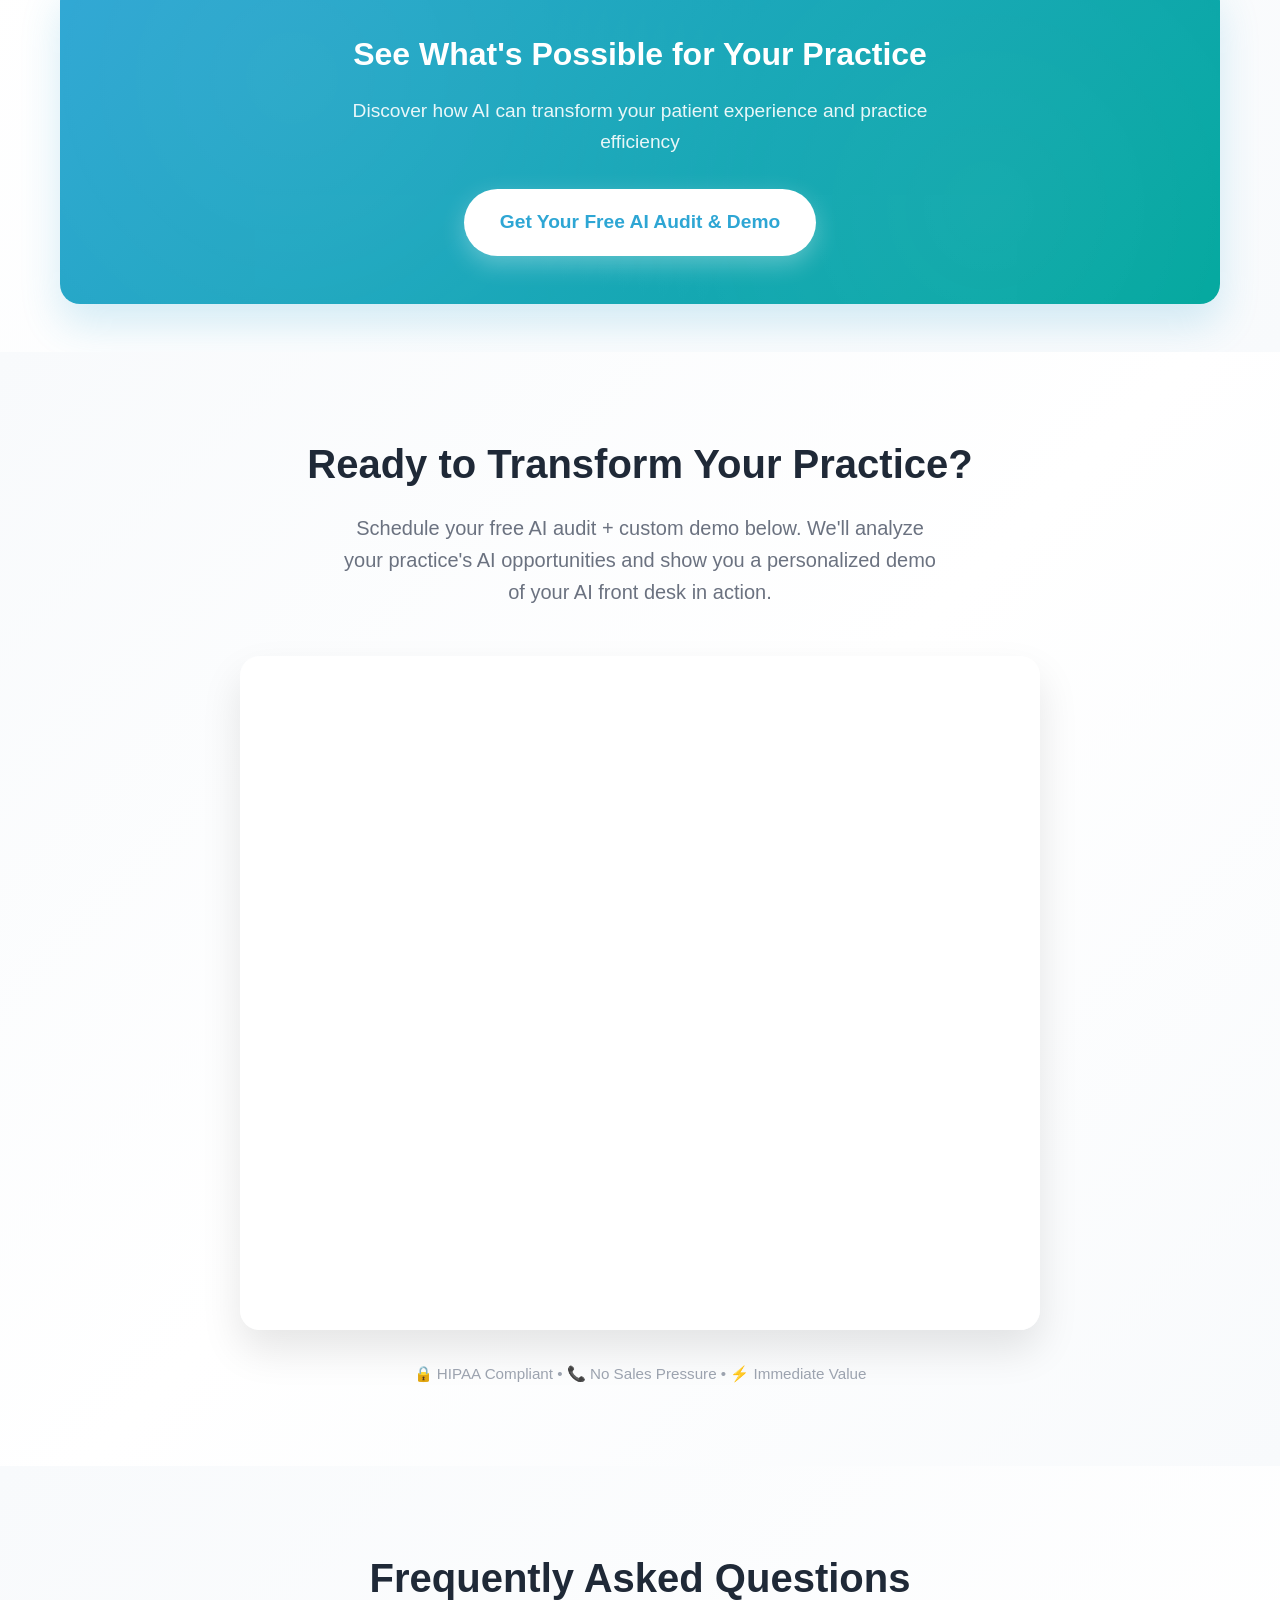
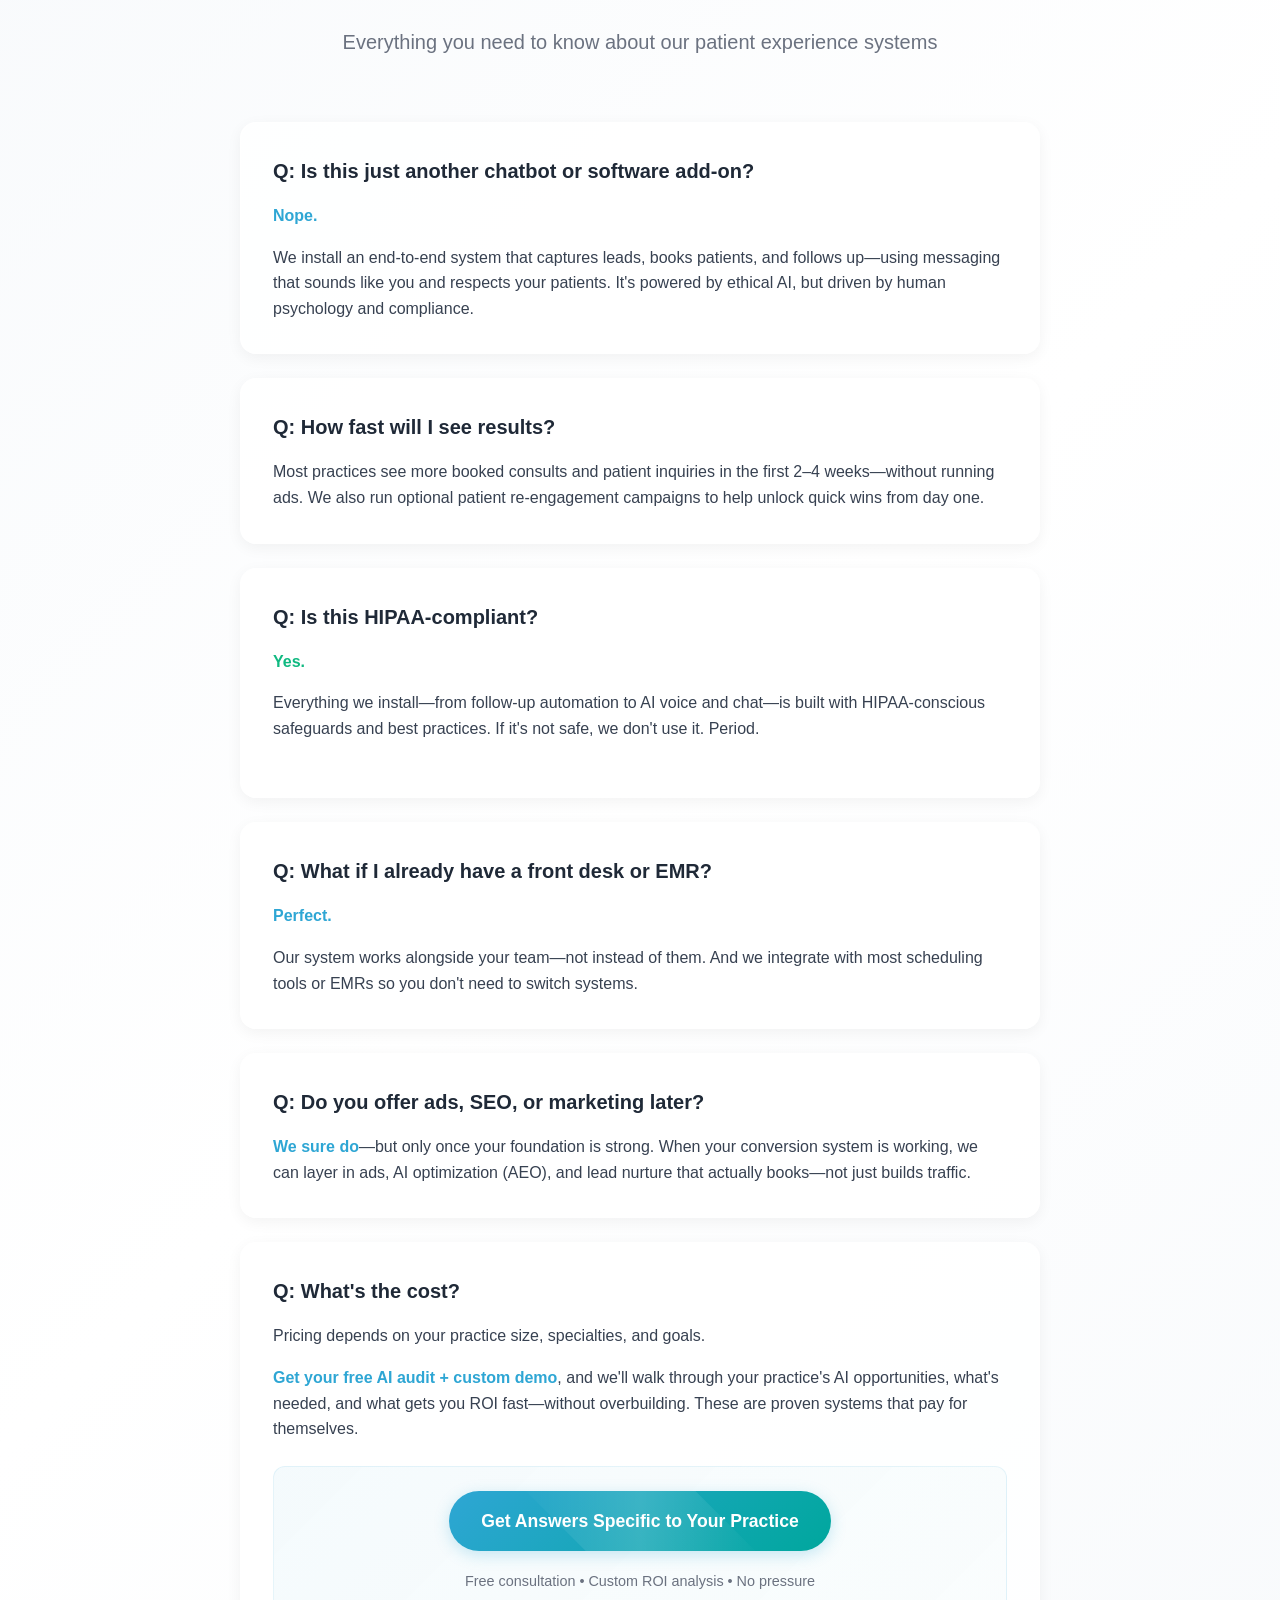
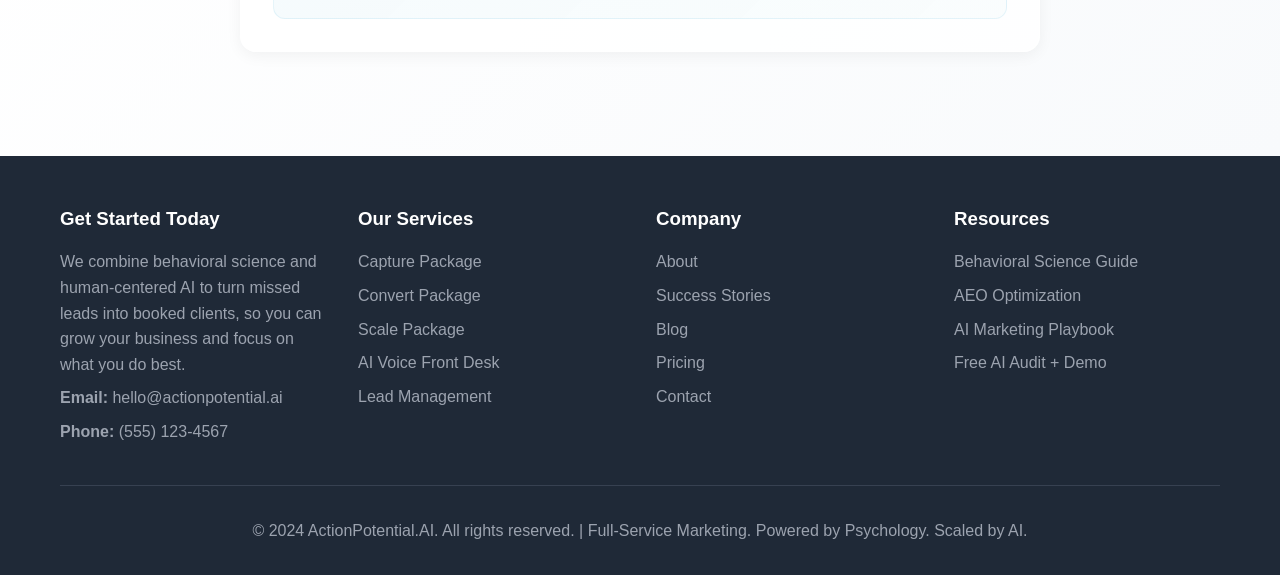
==== commit 5bc4cc05: "Fix: Position LeadConnector widget top-right Co-authored-by: carysears <carysears@gmail.com>" ====
--- a/hipaa.html
+++ b/hipaa.html
@@ -5121,10 +5121,23 @@
         });
     </script>
 
-    <script 
-        src="https://beta.leadconnectorhq.com/loader.js"  
-        data-resources-url="https://beta.leadconnectorhq.com/chat-widget/loader.js" 
-        data-widget-id="692e35e1885ff875a3542ddb">
+    <!-- LeadConnector Voice AI Widget (top-right) -->
+    <style>
+        /* Ensure LeadConnector widget sits top-right (not bottom-right). */
+        [id^="lccwp-chat-widget"],
+        .lcw-widget,
+        .lcw-bubble {
+            top: 20px !important;
+            right: 20px !important;
+            bottom: auto !important;
+            left: auto !important;
+            z-index: 10000 !important;
+        }
+    </style>
+    <script
+        src="https://beta.leadconnectorhq.com/loader.js"
+        data-resources-url="https://beta.leadconnectorhq.com/chat-widget/loader.js"
+        data-widget-id="692e35dacf45958002fa546c">
     </script>
 </body>
 </html>
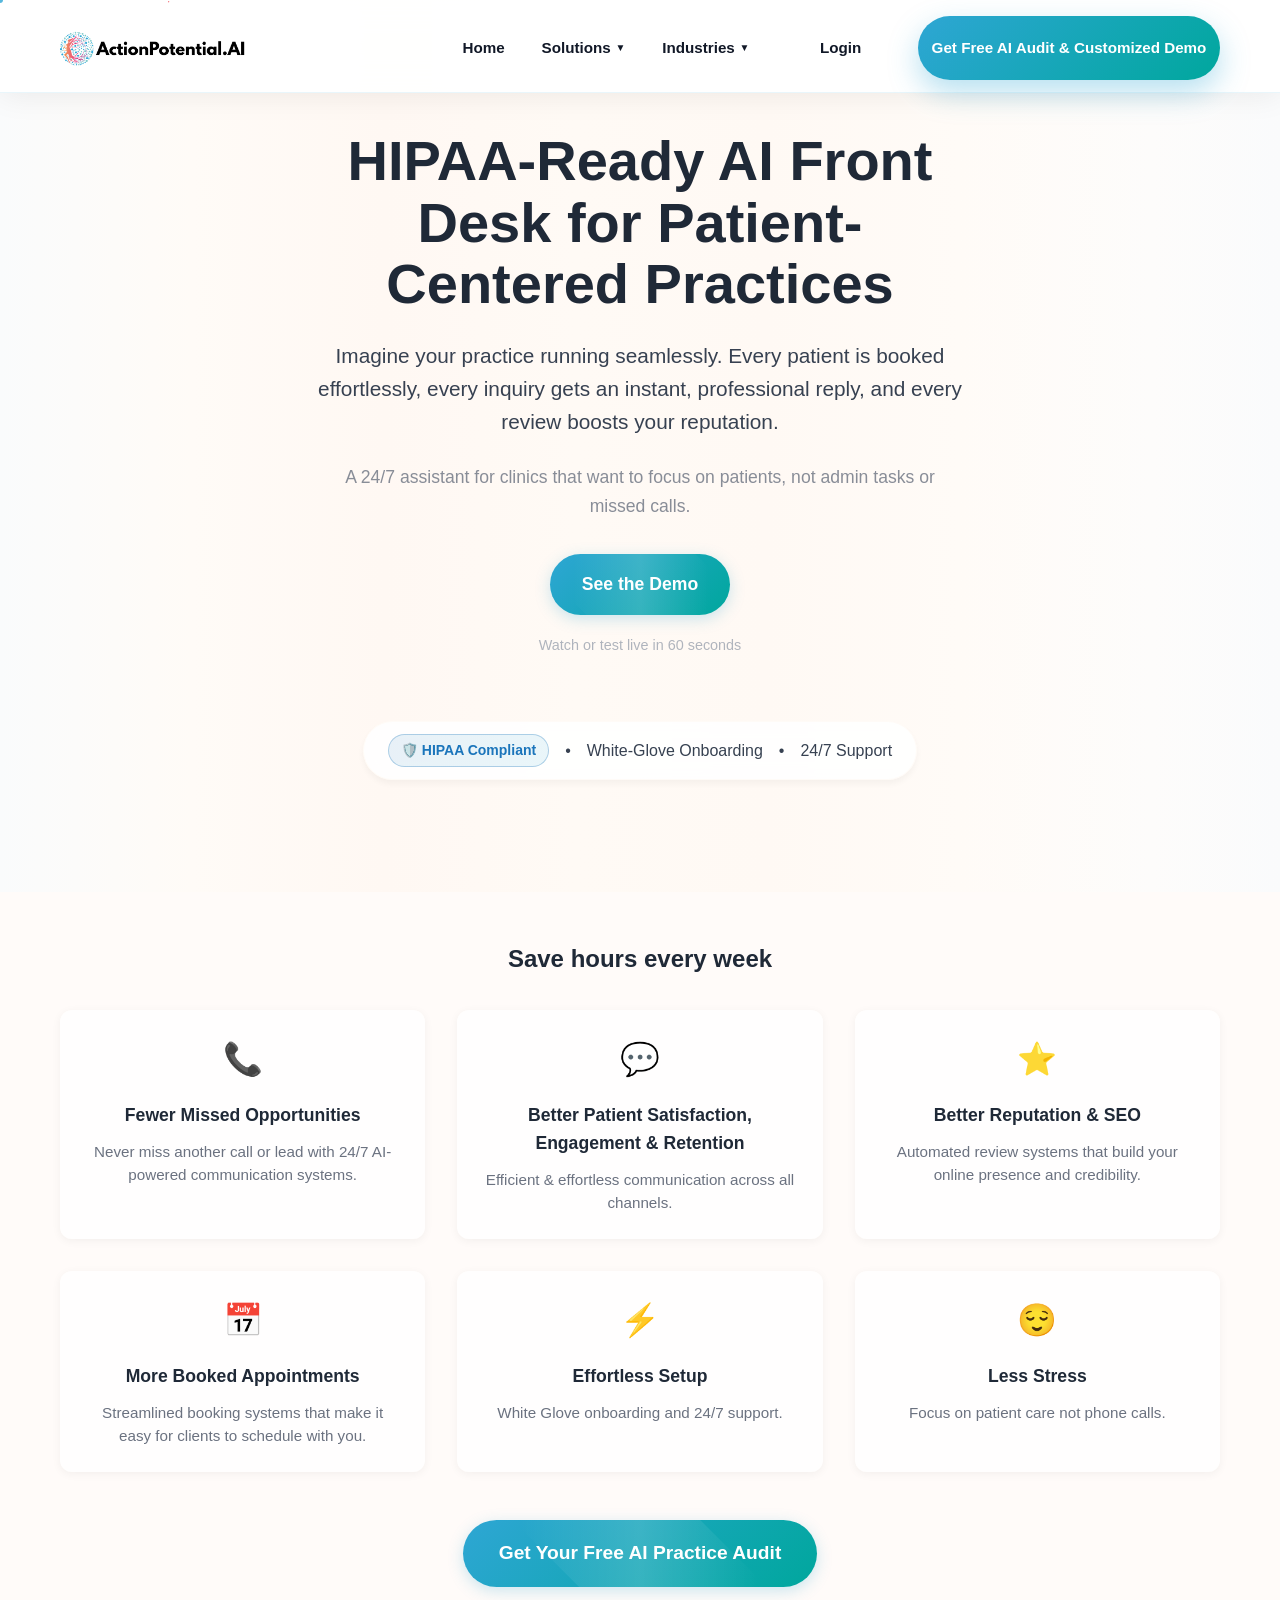
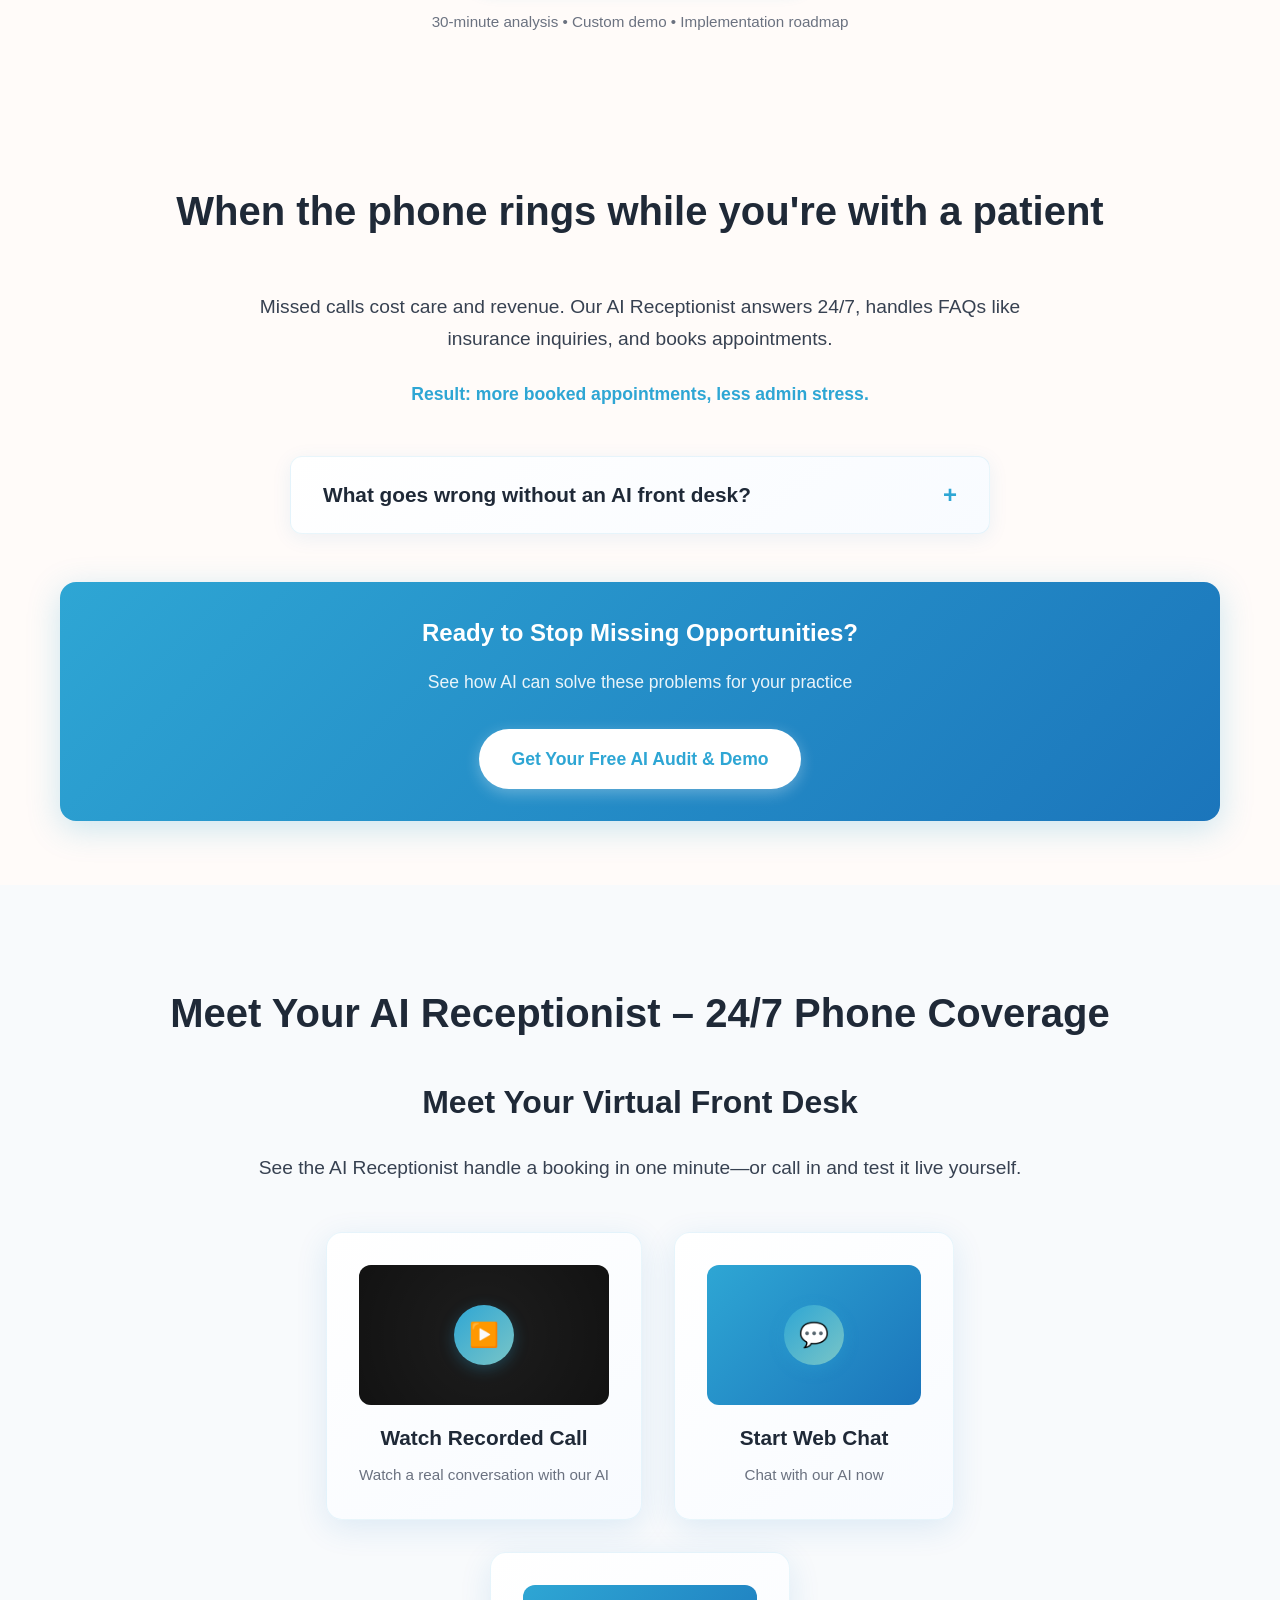
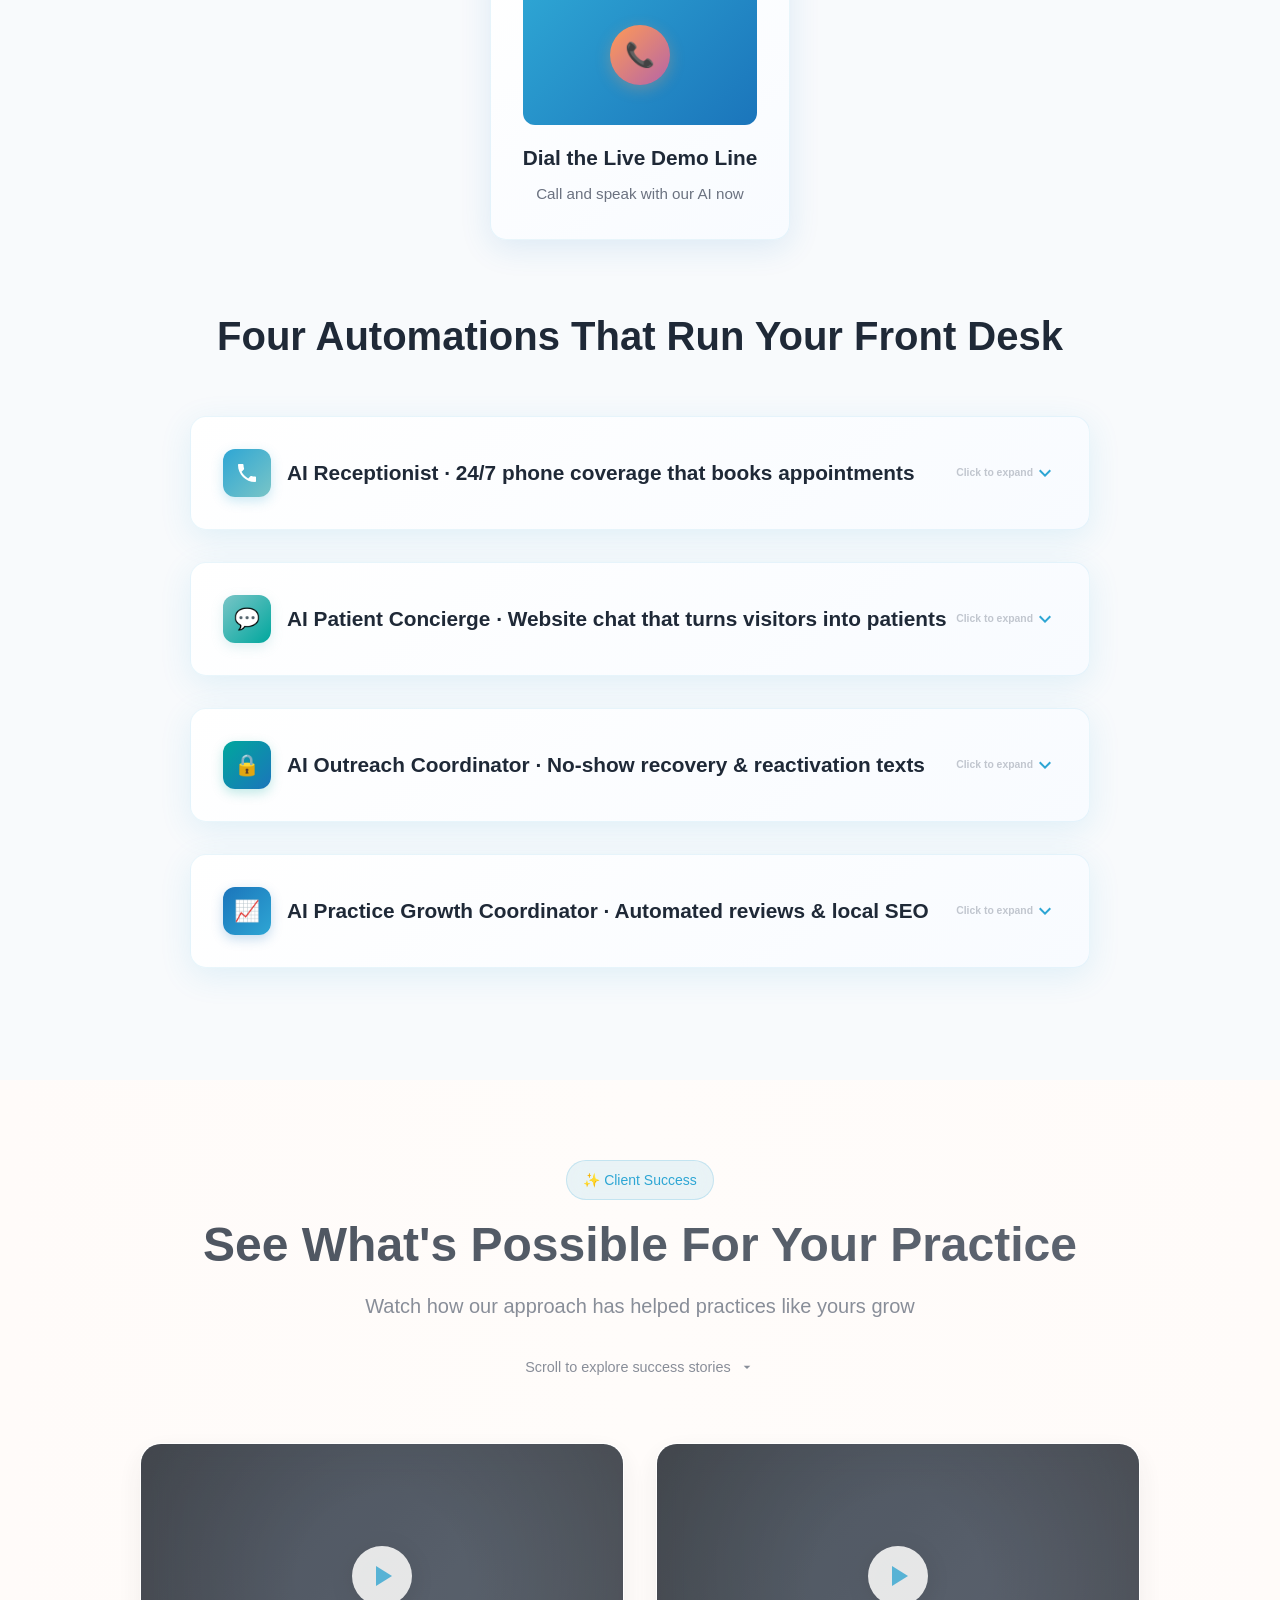
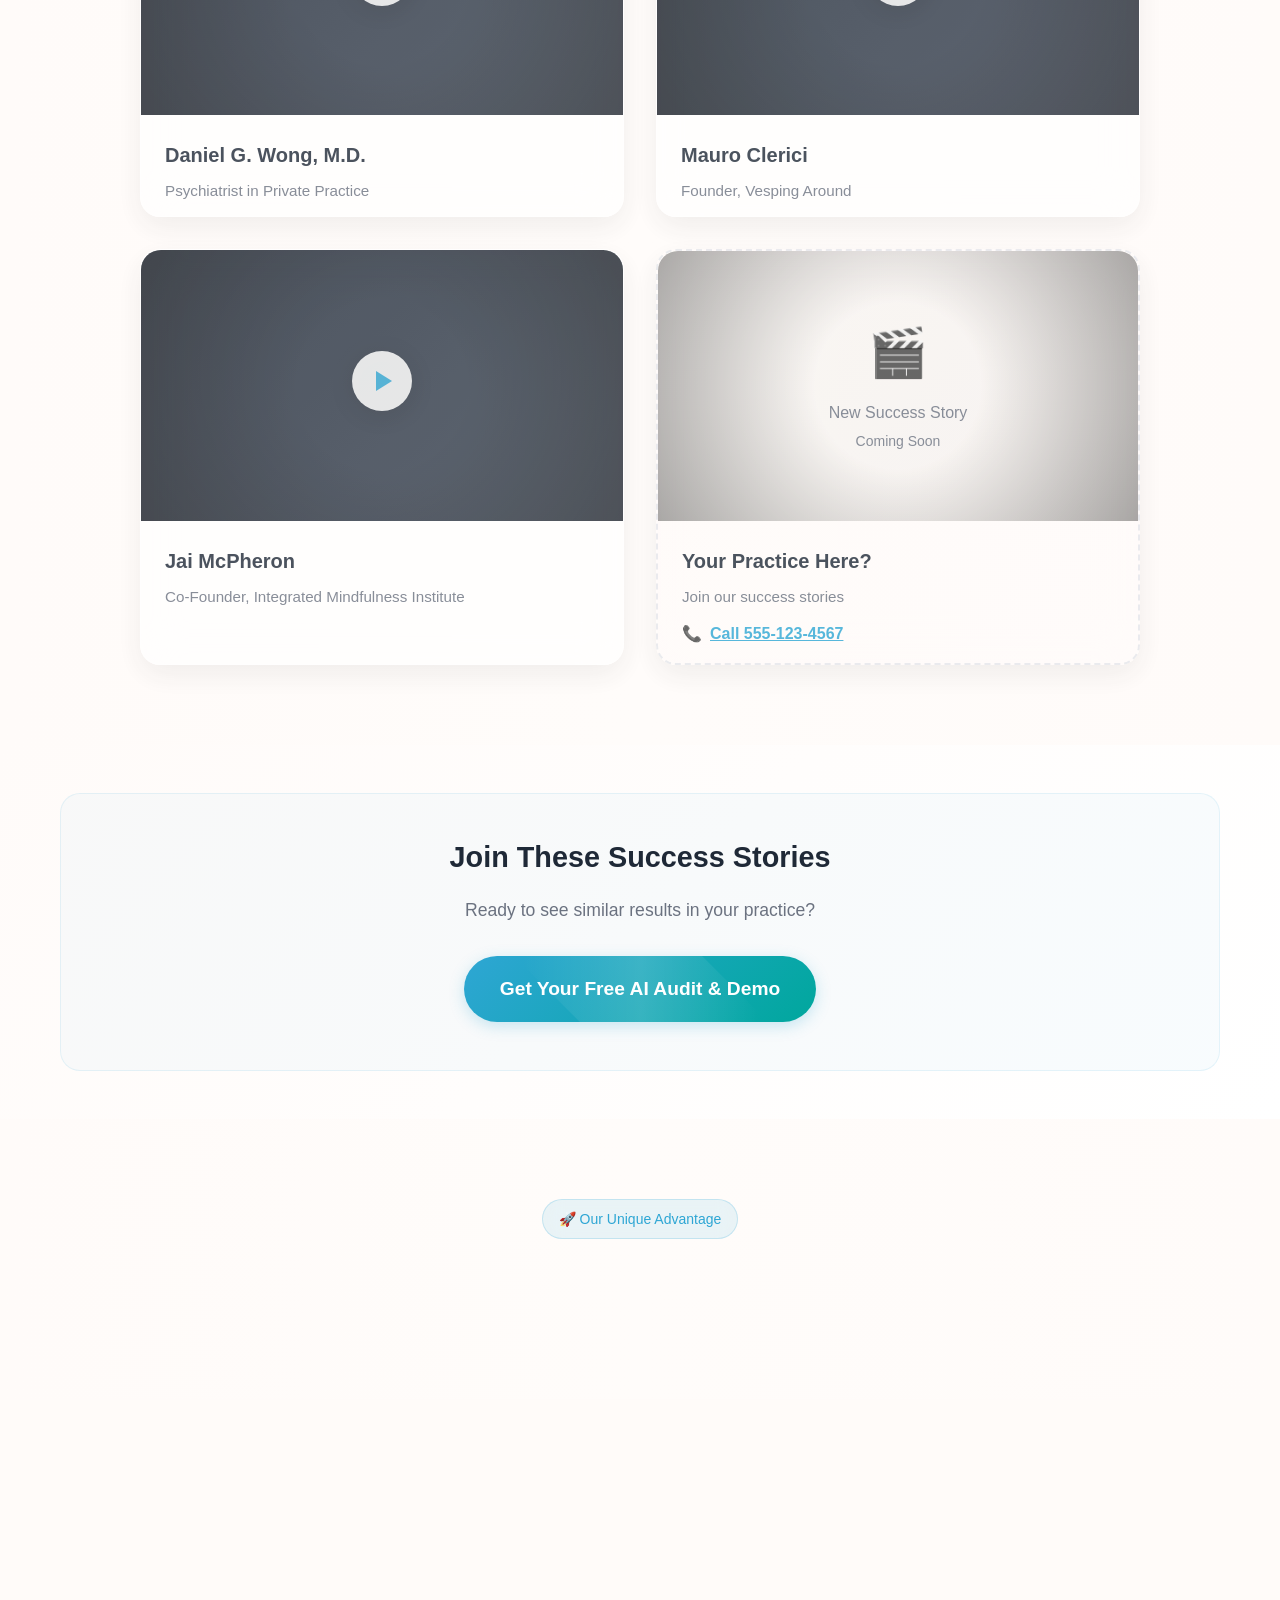
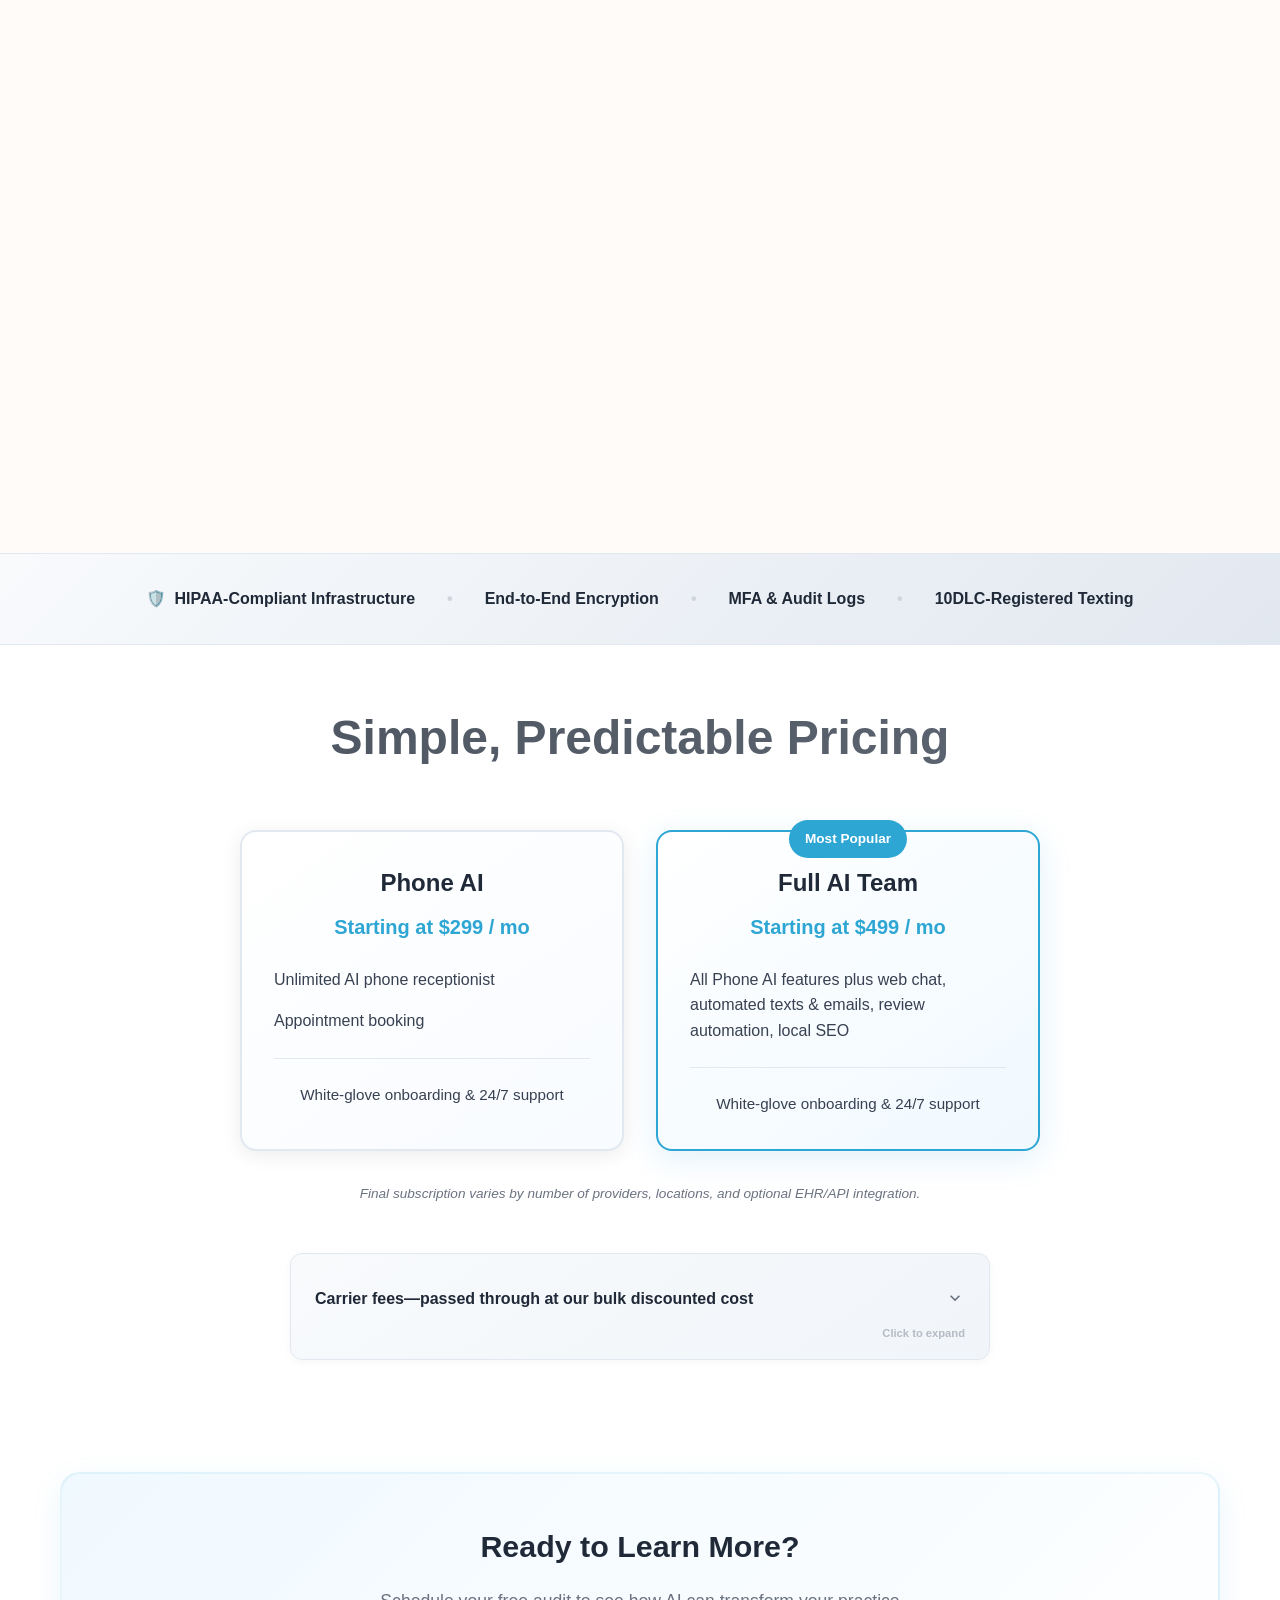
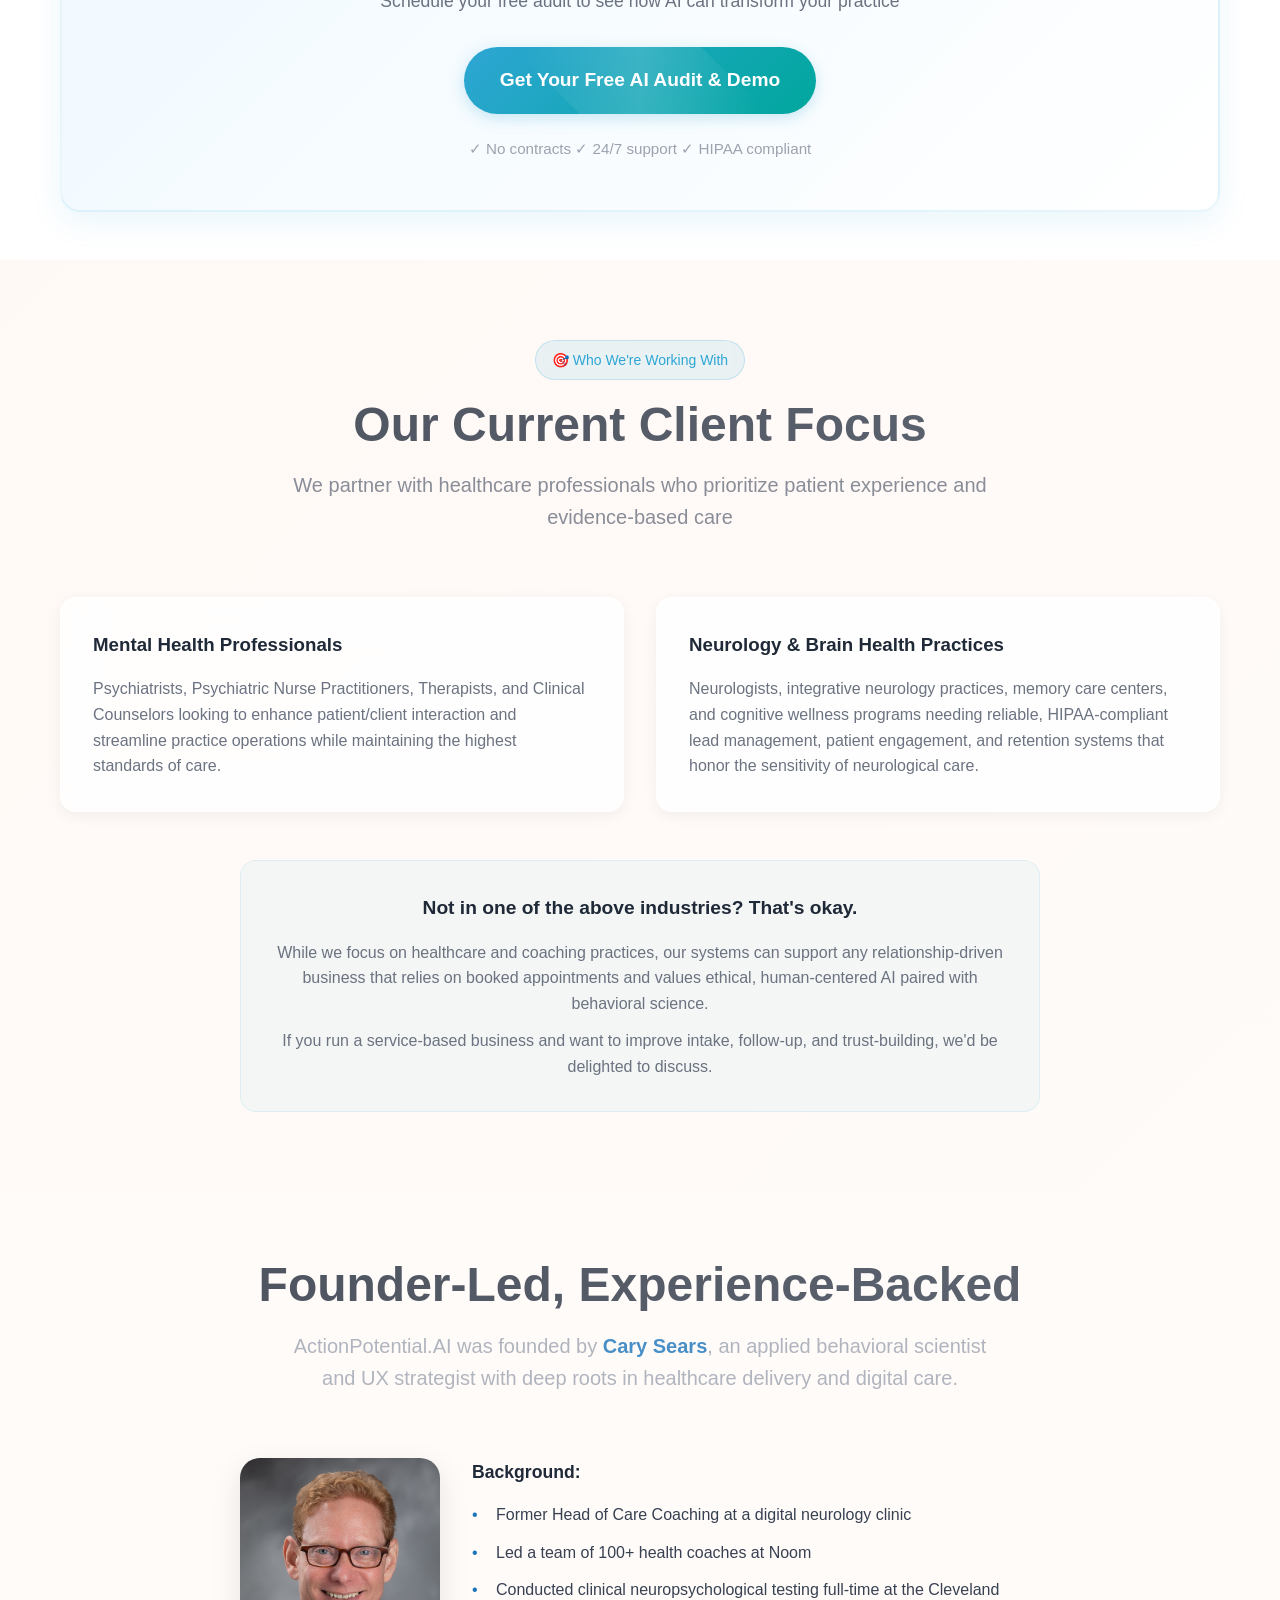
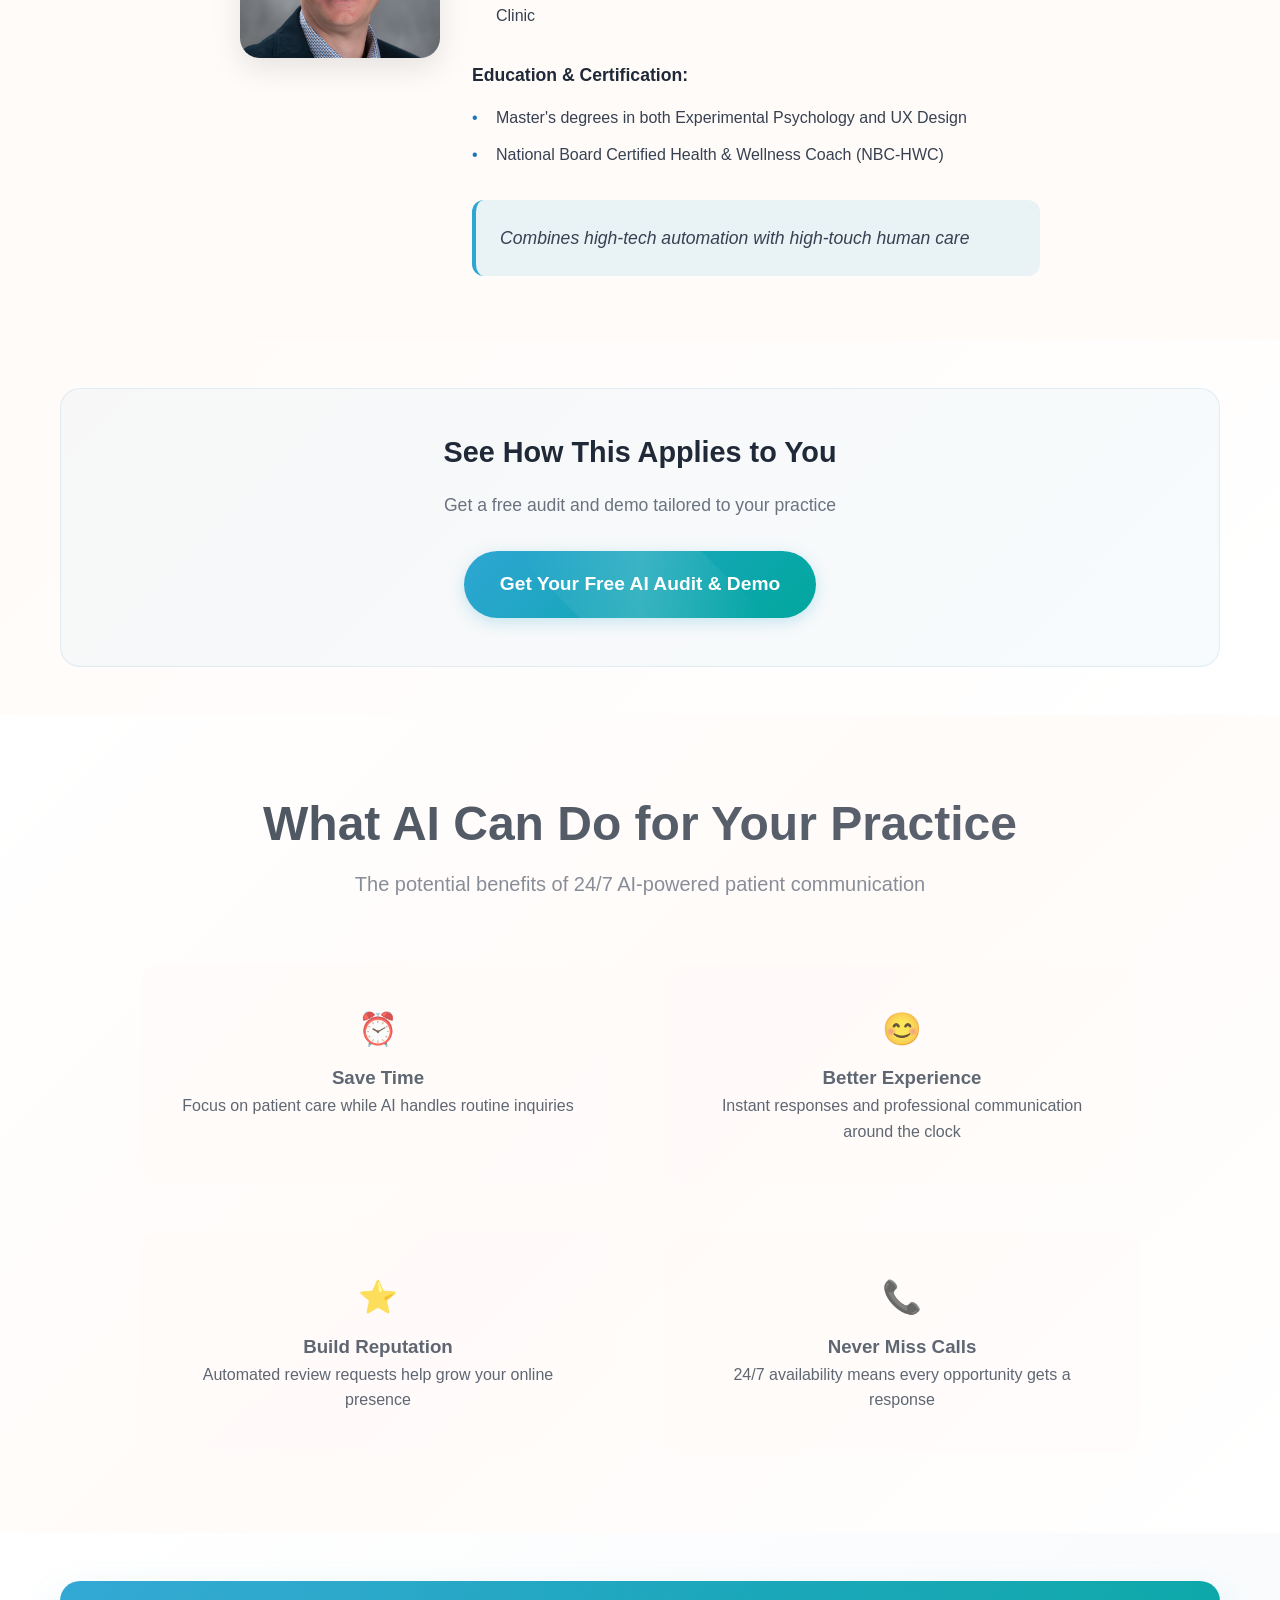
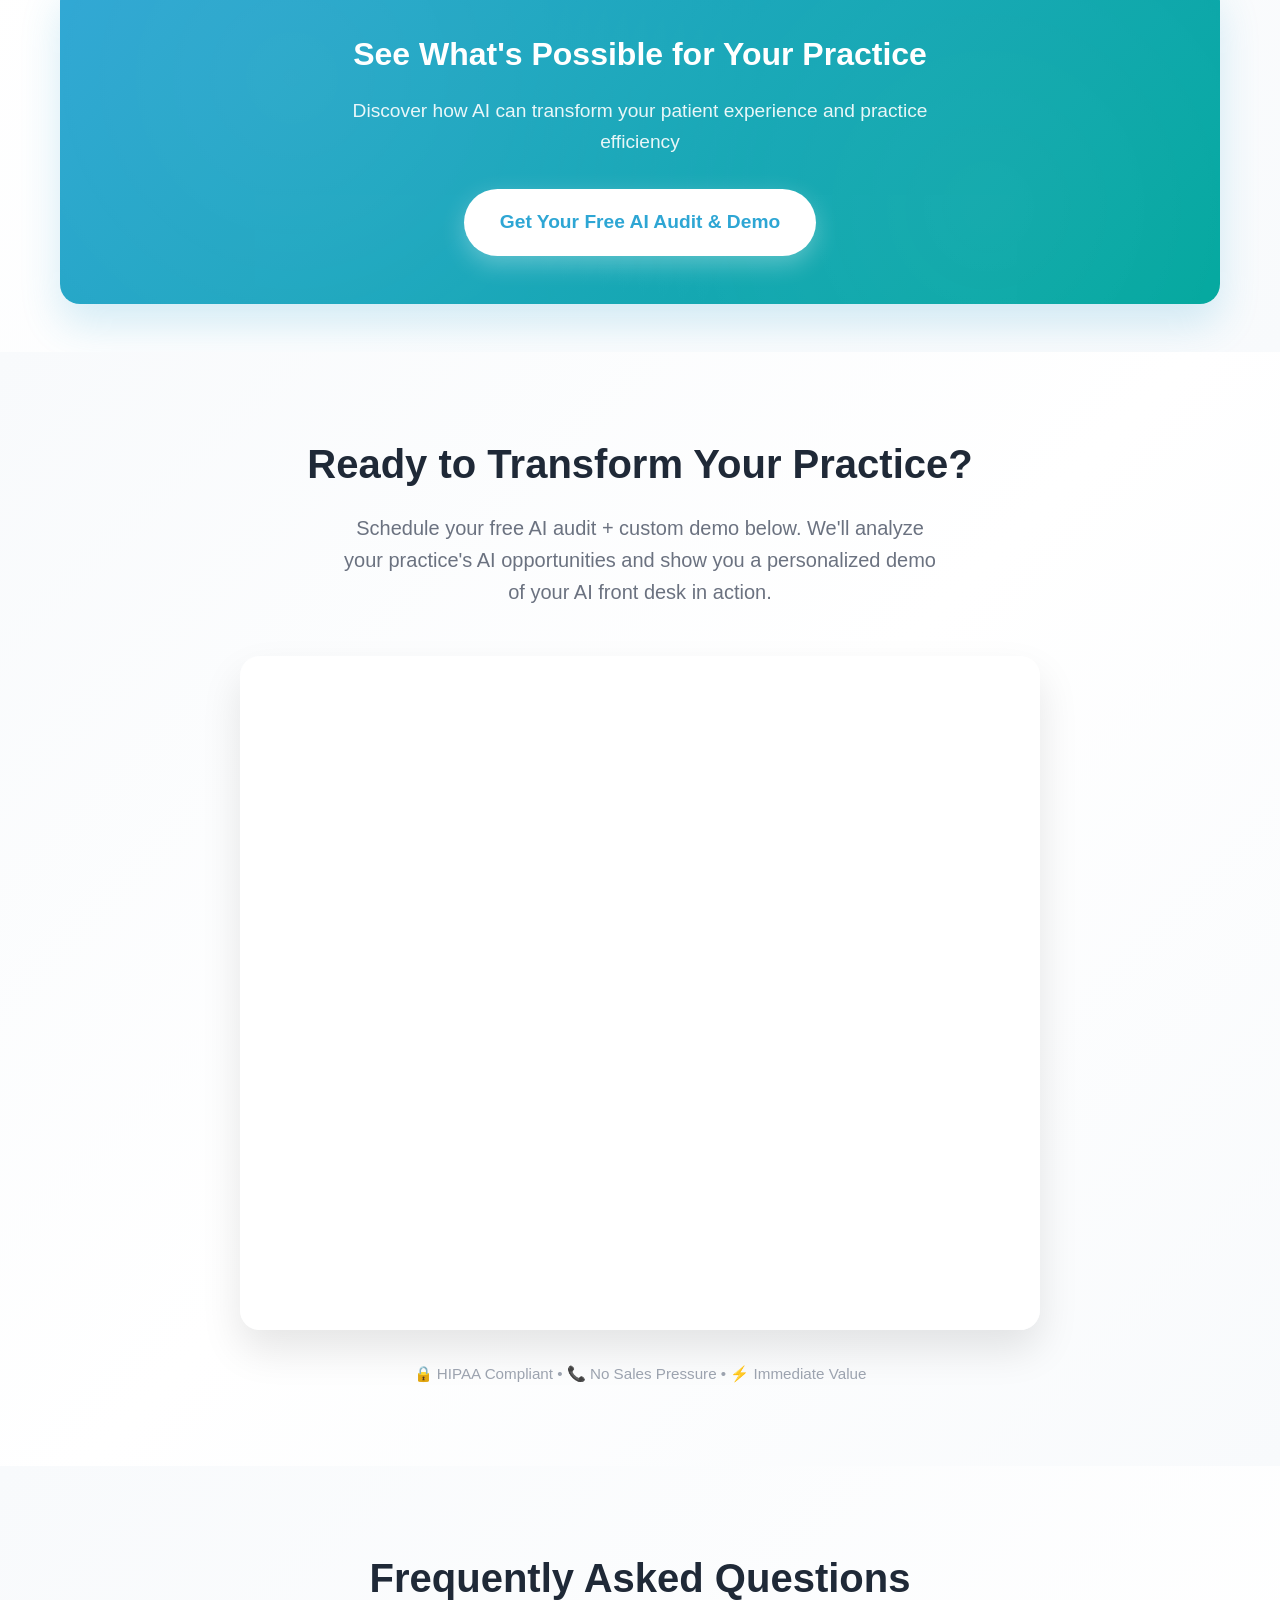
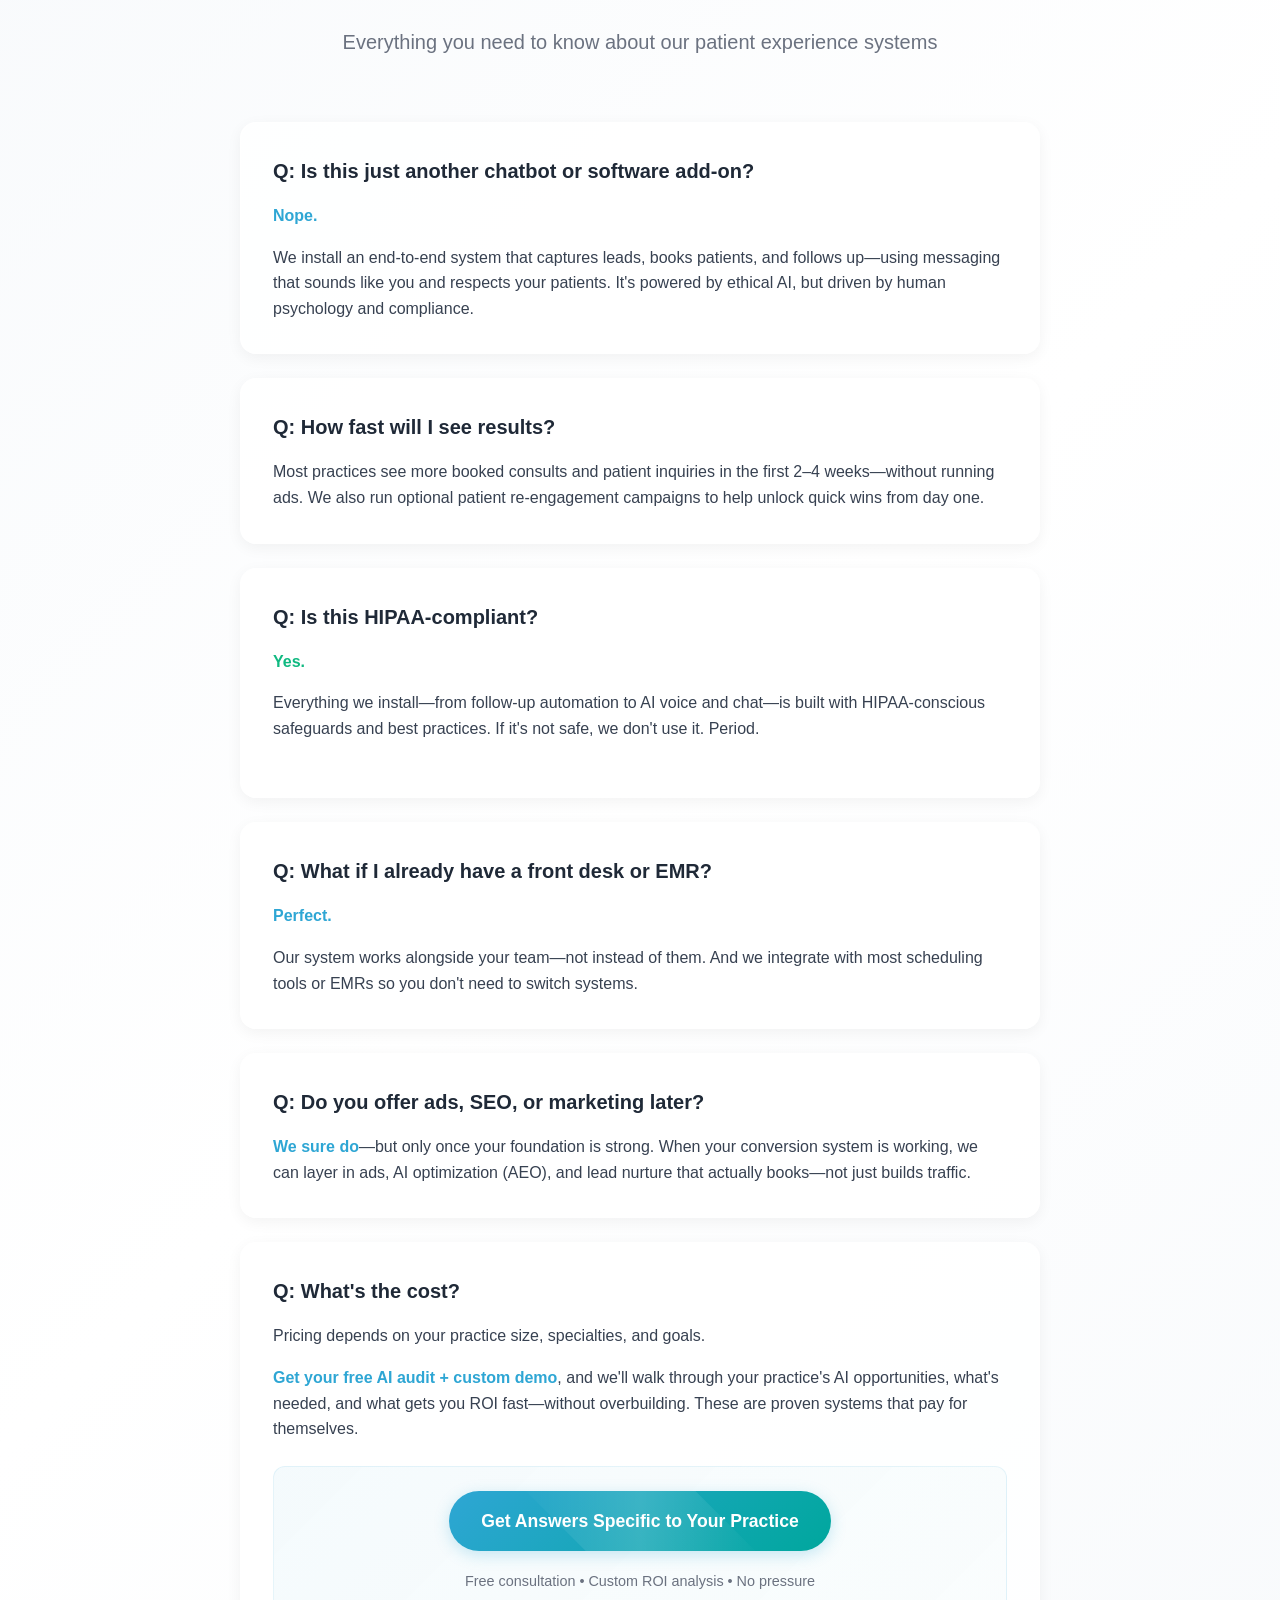
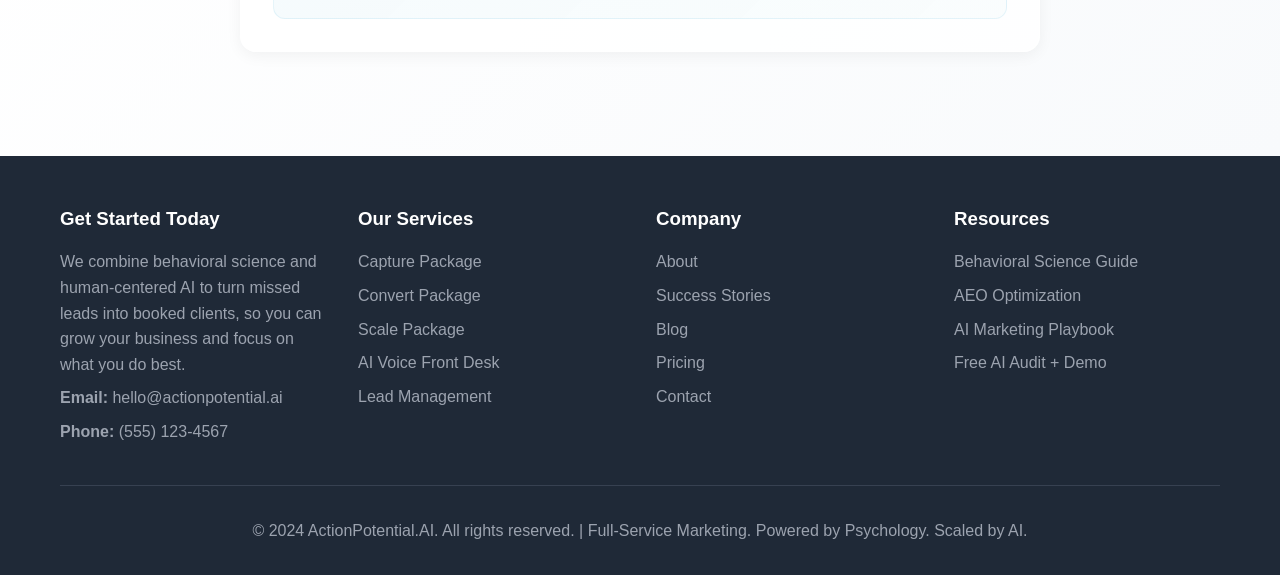
==== commit 1355c744: "Refactor LeadConnector widget styling and script loading Co-authored-by: carysears <carysears@gmail." ====
--- a/hipaa.html
+++ b/hipaa.html
@@ -5121,12 +5121,20 @@
         });
     </script>
 
-    <!-- LeadConnector Voice AI Widget (top-right) -->
+    <!-- LeadConnector Widgets -->
     <style>
-        /* Ensure LeadConnector widget sits top-right (not bottom-right). */
-        [id^="lccwp-chat-widget"],
-        .lcw-widget,
-        .lcw-bubble {
+        /*
+         * Keep the main chat widget bottom-right (default),
+         * but force the Voice AI widget to top-right.
+         *
+         * LeadConnector widget DOM can vary, so we target several likely hooks.
+         */
+        iframe[src*="692e35dacf45958002fa546c"],
+        iframe[data-src*="692e35dacf45958002fa546c"],
+        [data-widget-id="692e35dacf45958002fa546c"],
+        [data-chat-widget-id="692e35dacf45958002fa546c"],
+        [id*="692e35dacf45958002fa546c"] {
+            position: fixed !important;
             top: 20px !important;
             right: 20px !important;
             bottom: auto !important;
@@ -5134,6 +5142,15 @@
             z-index: 10000 !important;
         }
     </style>
+
+    <!-- Bottom-right chat widget (as it was) -->
+    <script
+        src="https://beta.leadconnectorhq.com/loader.js"
+        data-resources-url="https://beta.leadconnectorhq.com/chat-widget/loader.js"
+        data-widget-id="692e35e1885ff875a3542ddb">
+    </script>
+
+    <!-- Top-right Voice AI widget (as it was) -->
     <script
         src="https://beta.leadconnectorhq.com/loader.js"
         data-resources-url="https://beta.leadconnectorhq.com/chat-widget/loader.js"
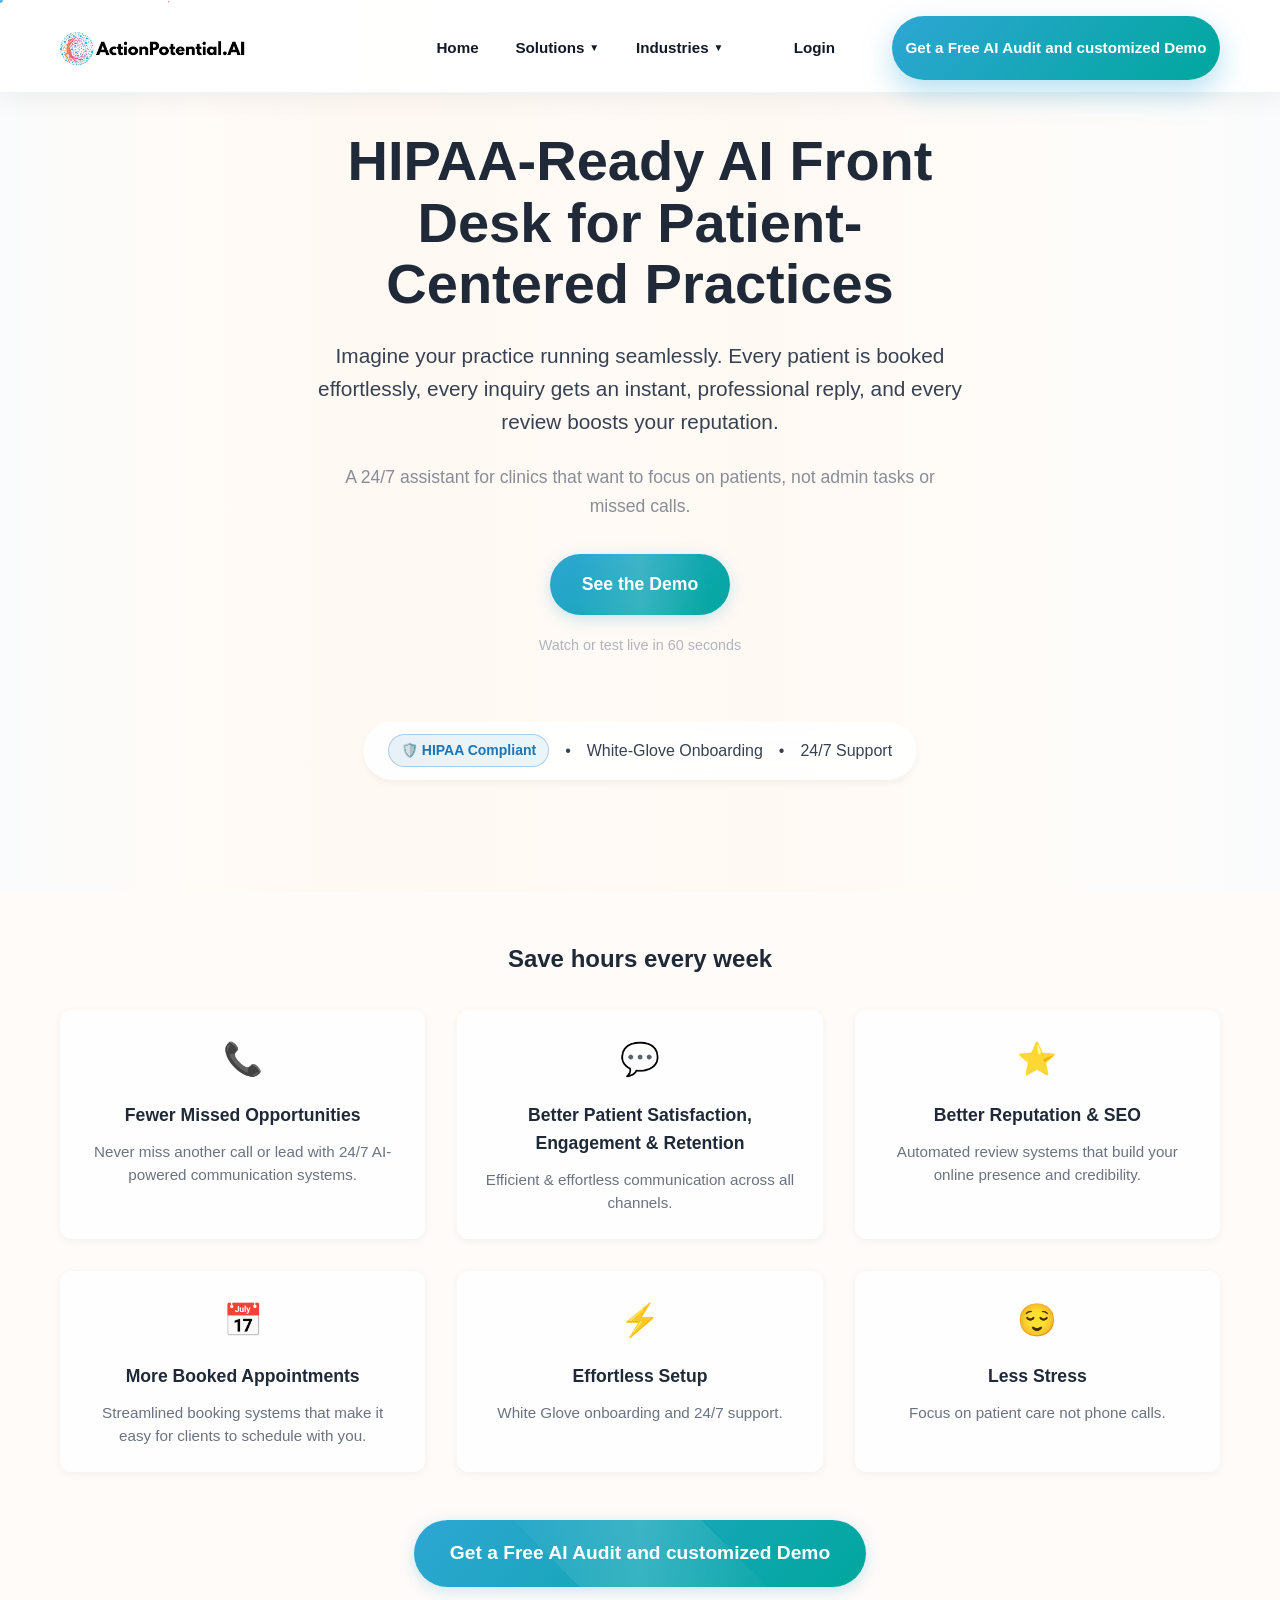
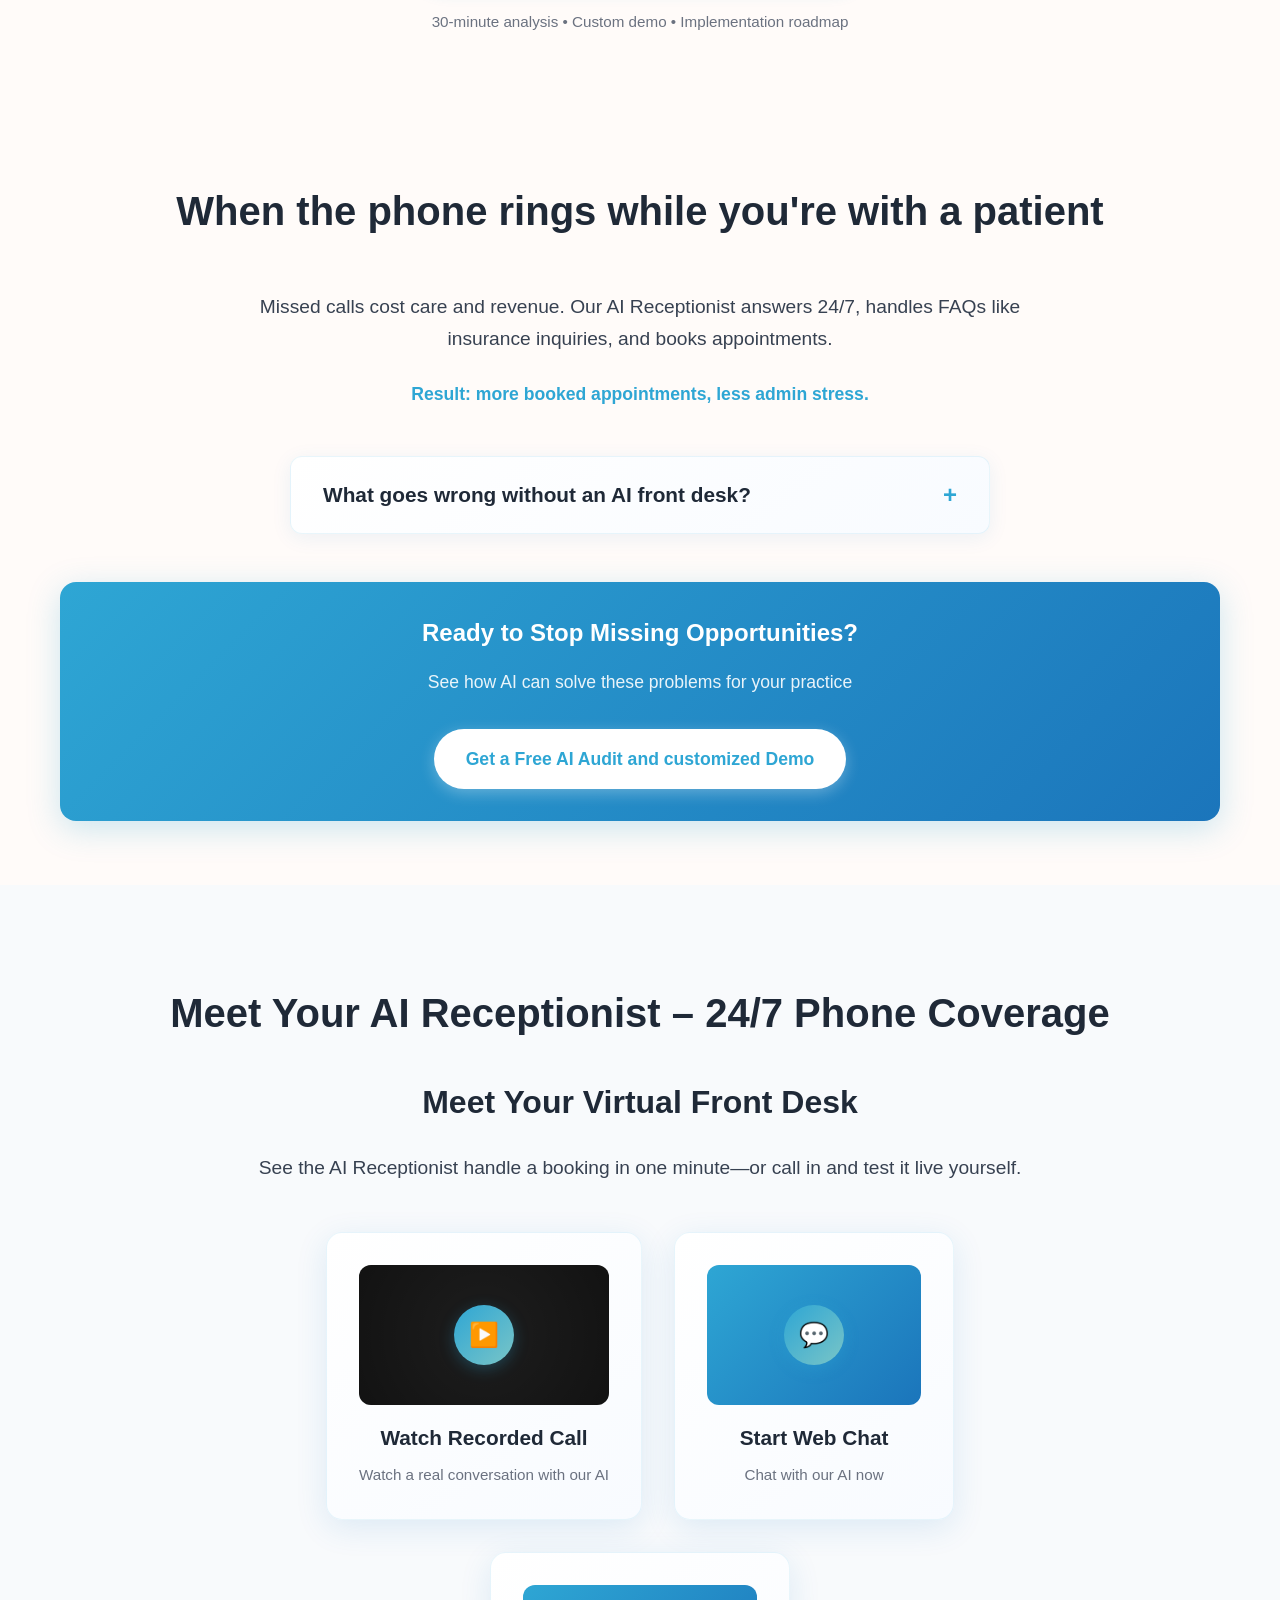
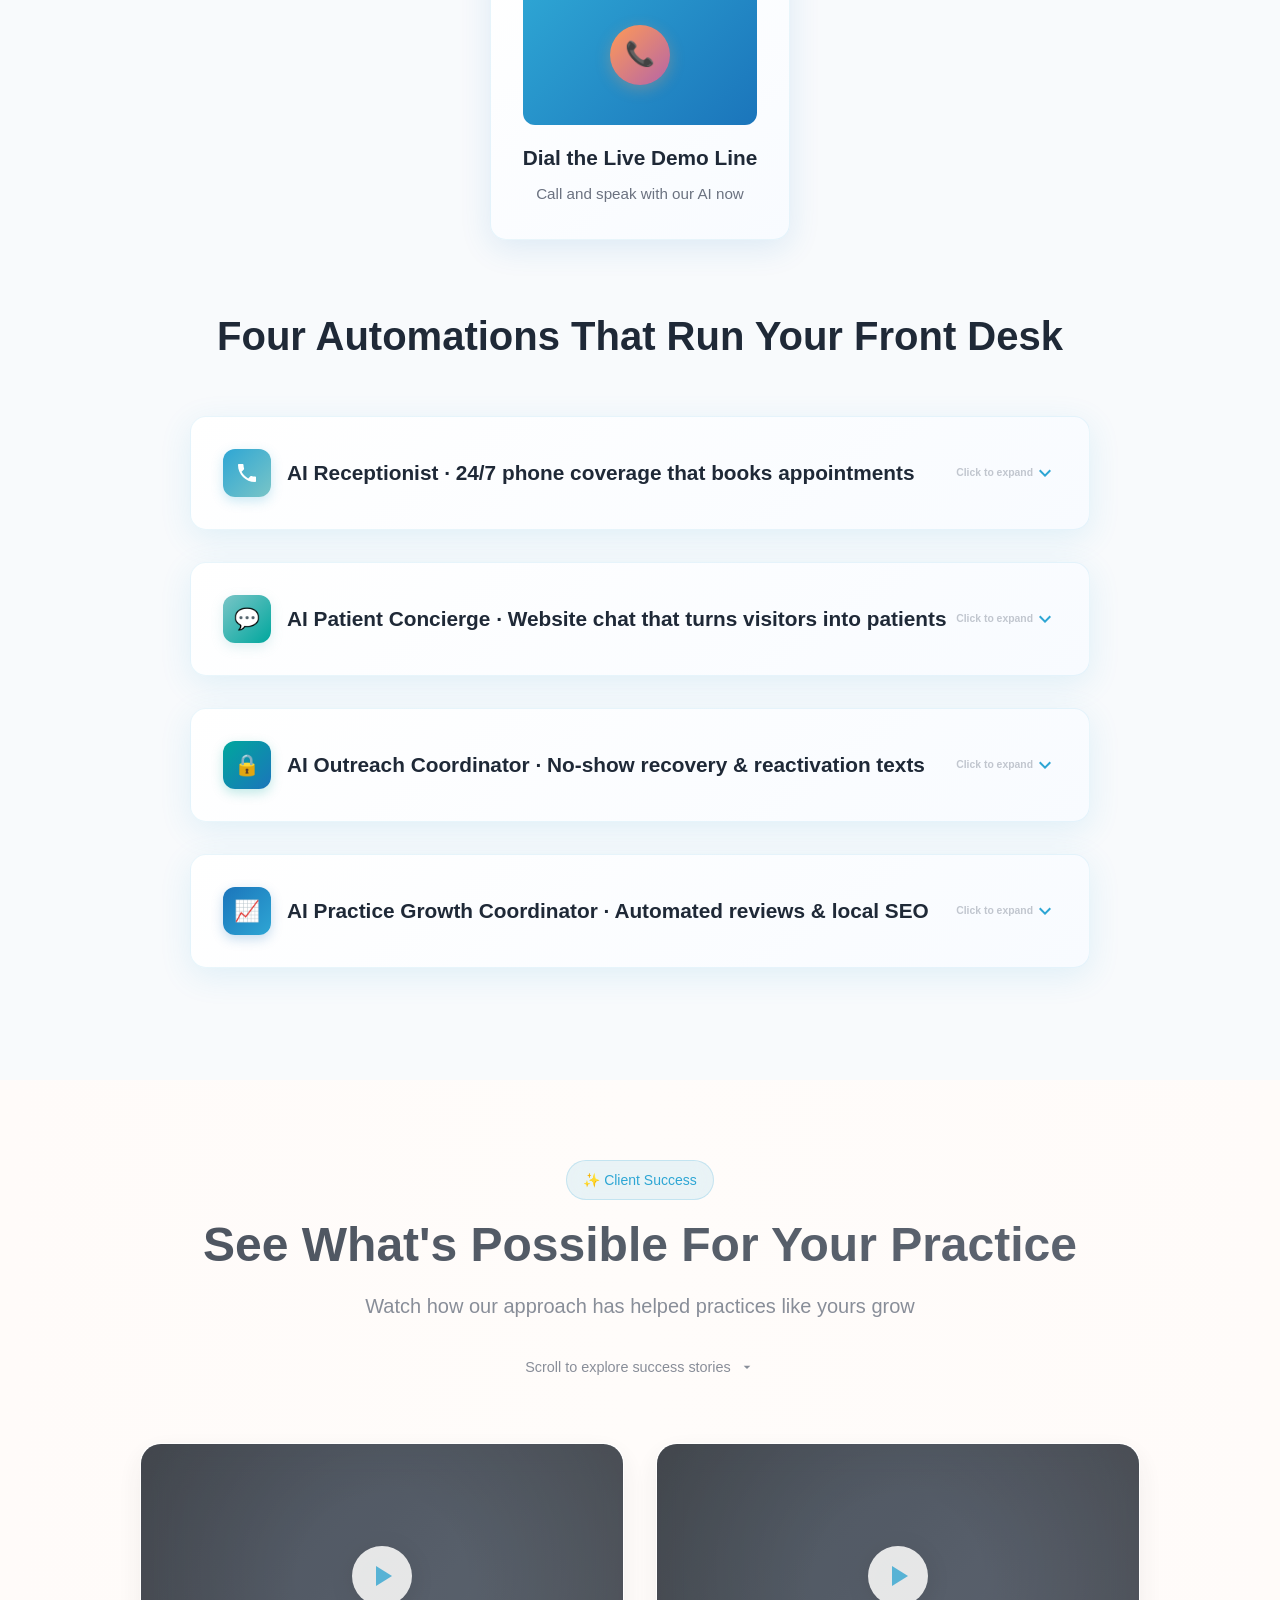
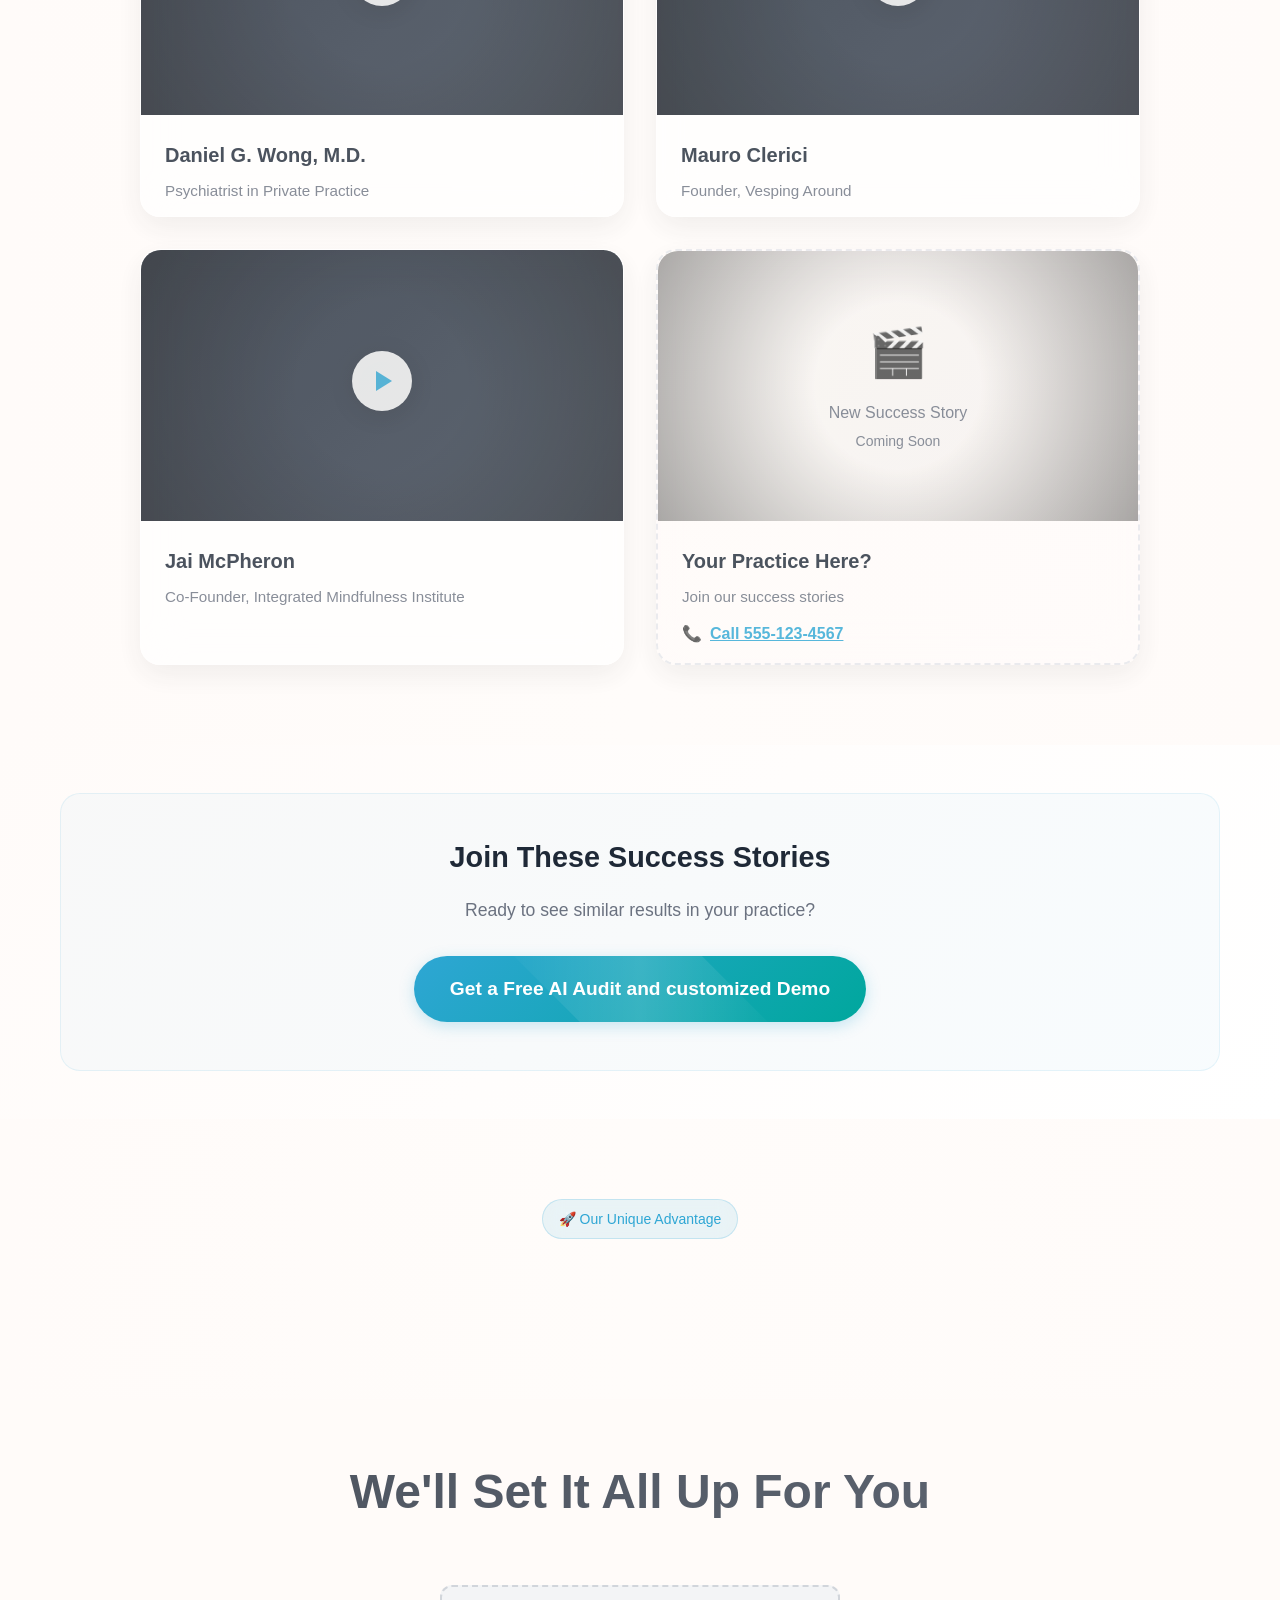
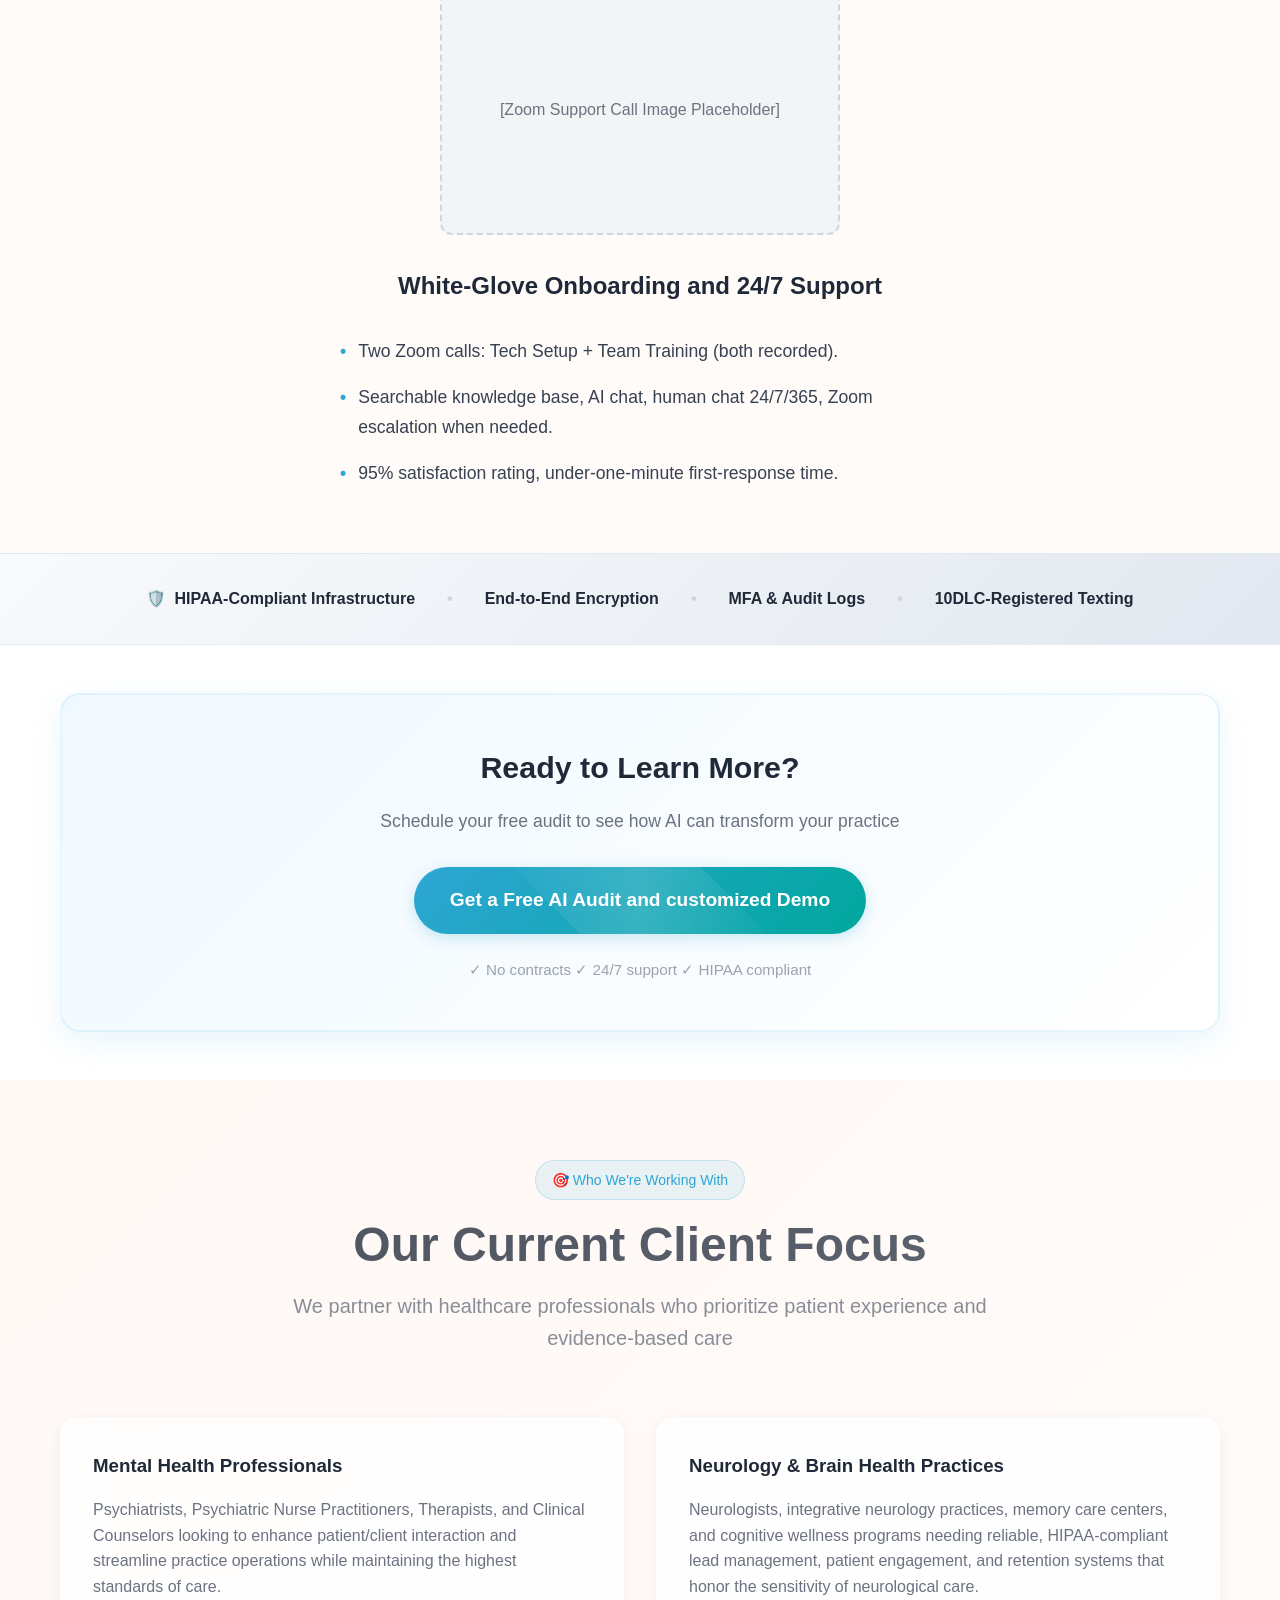
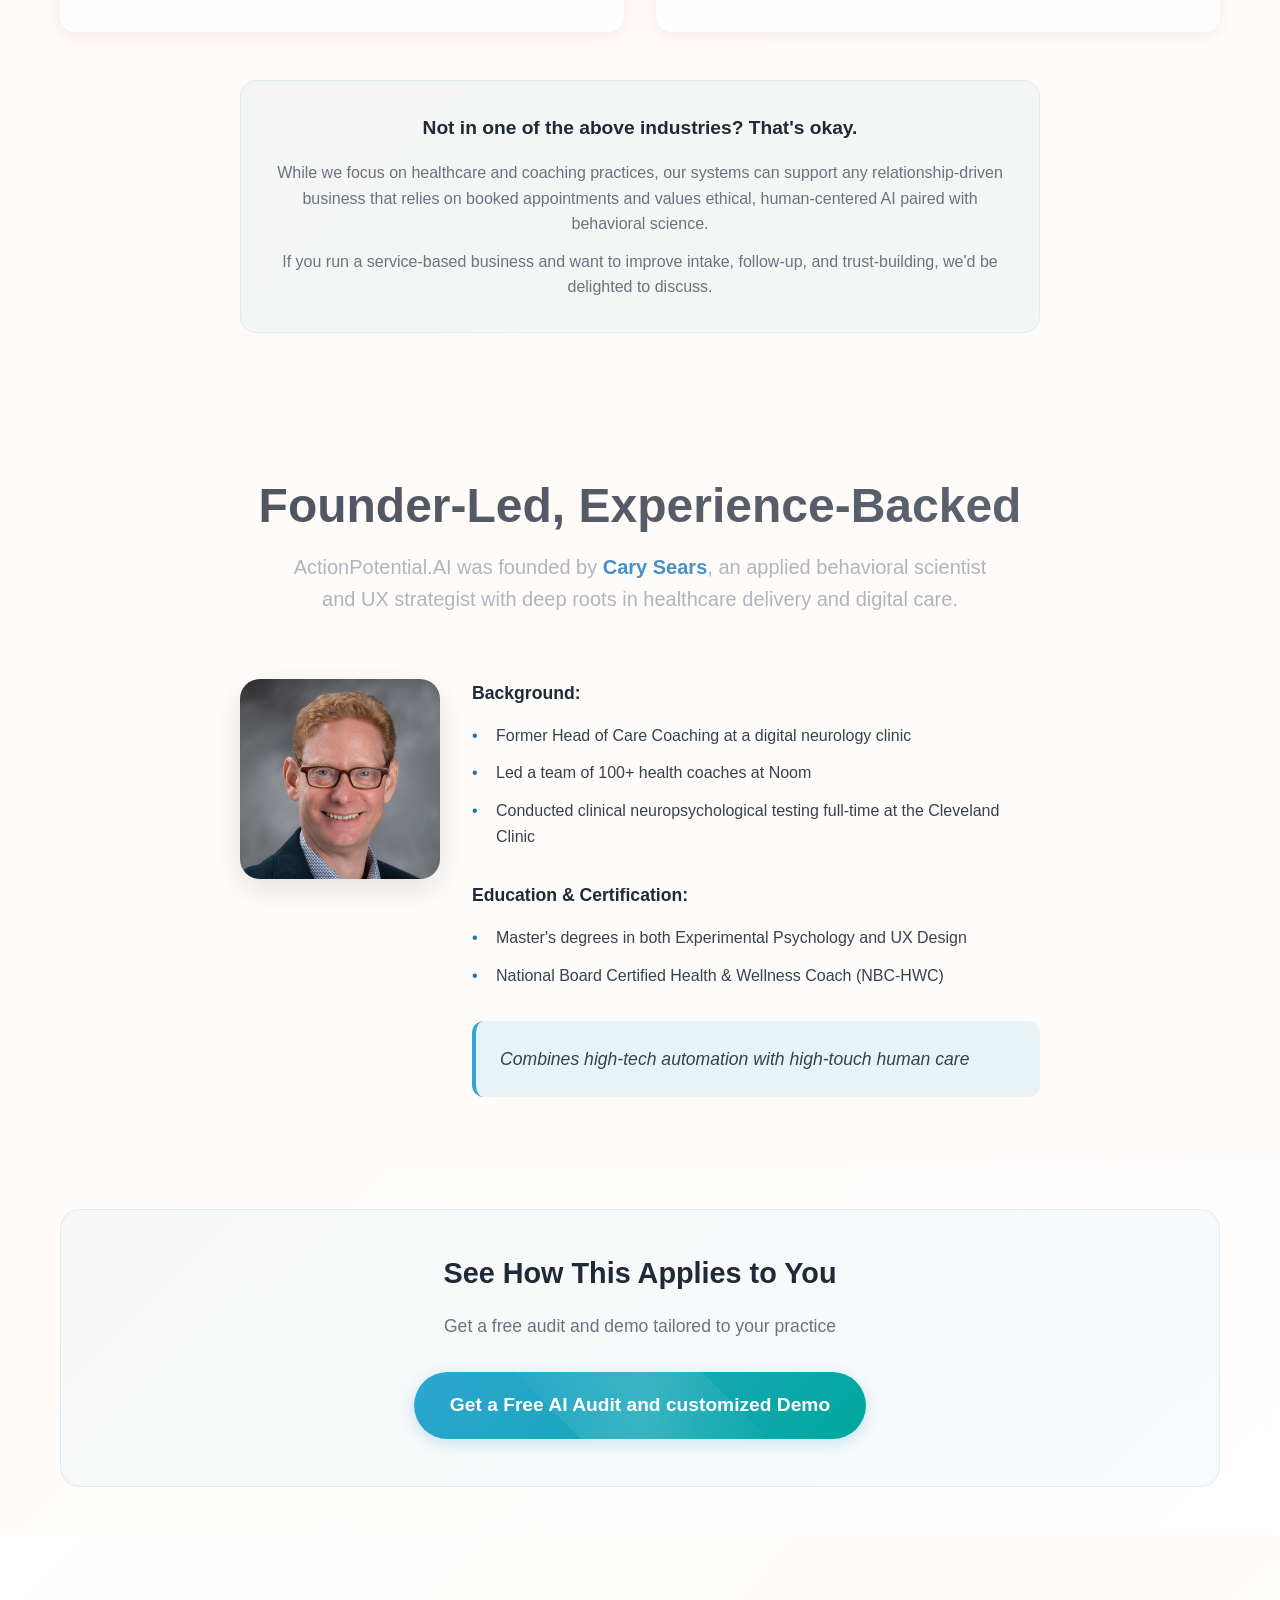
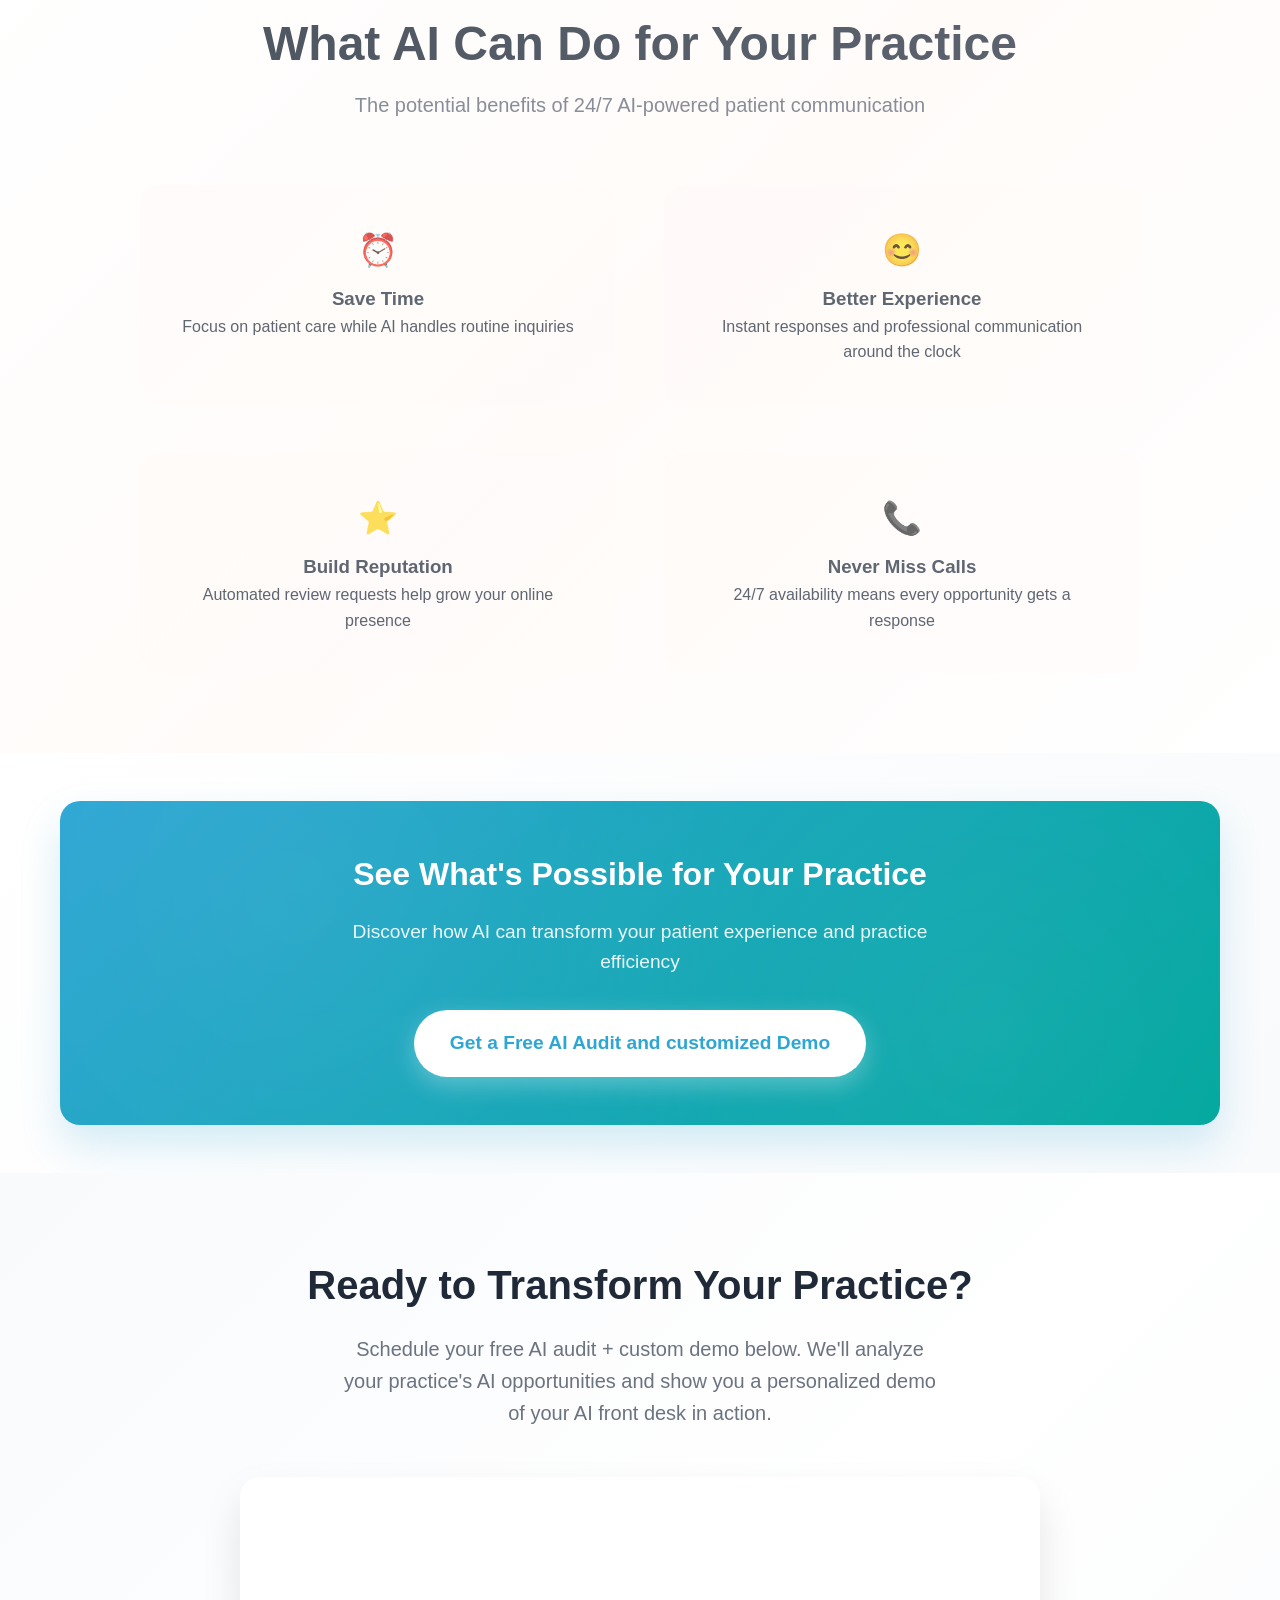
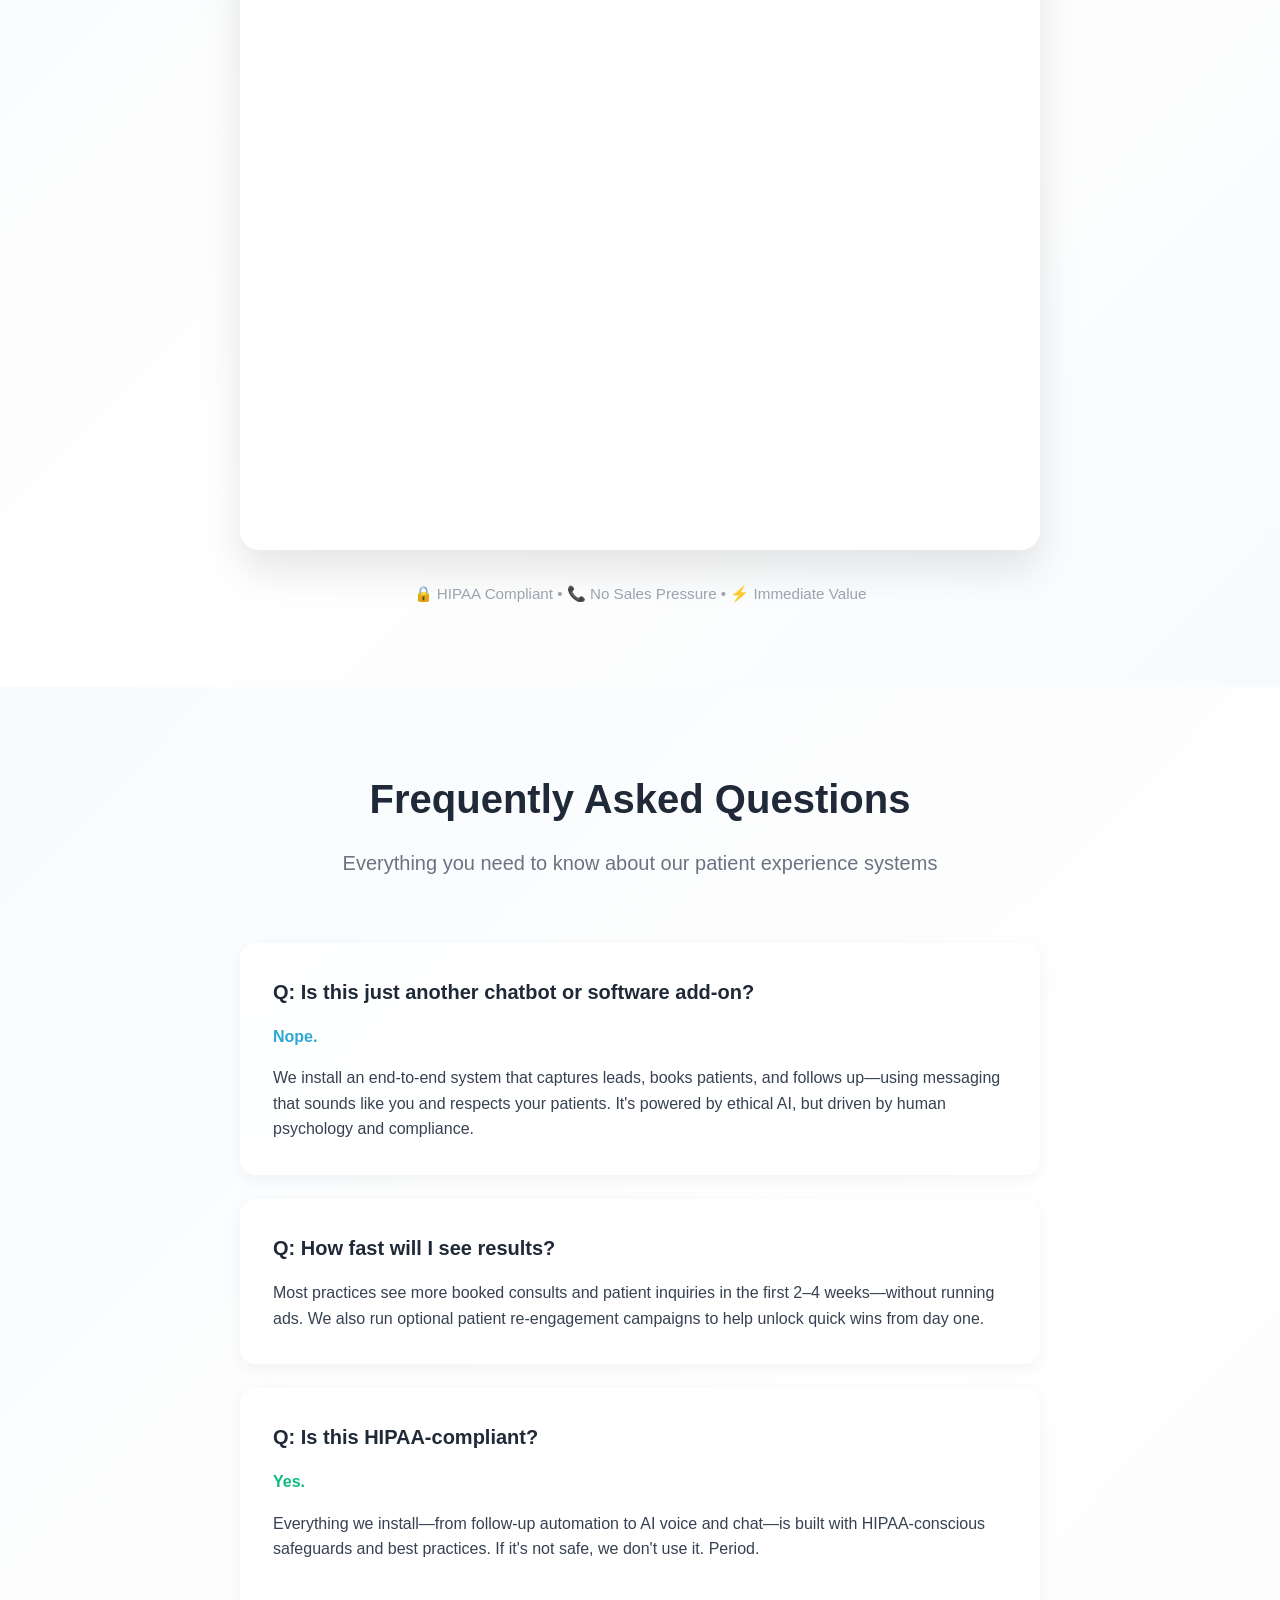
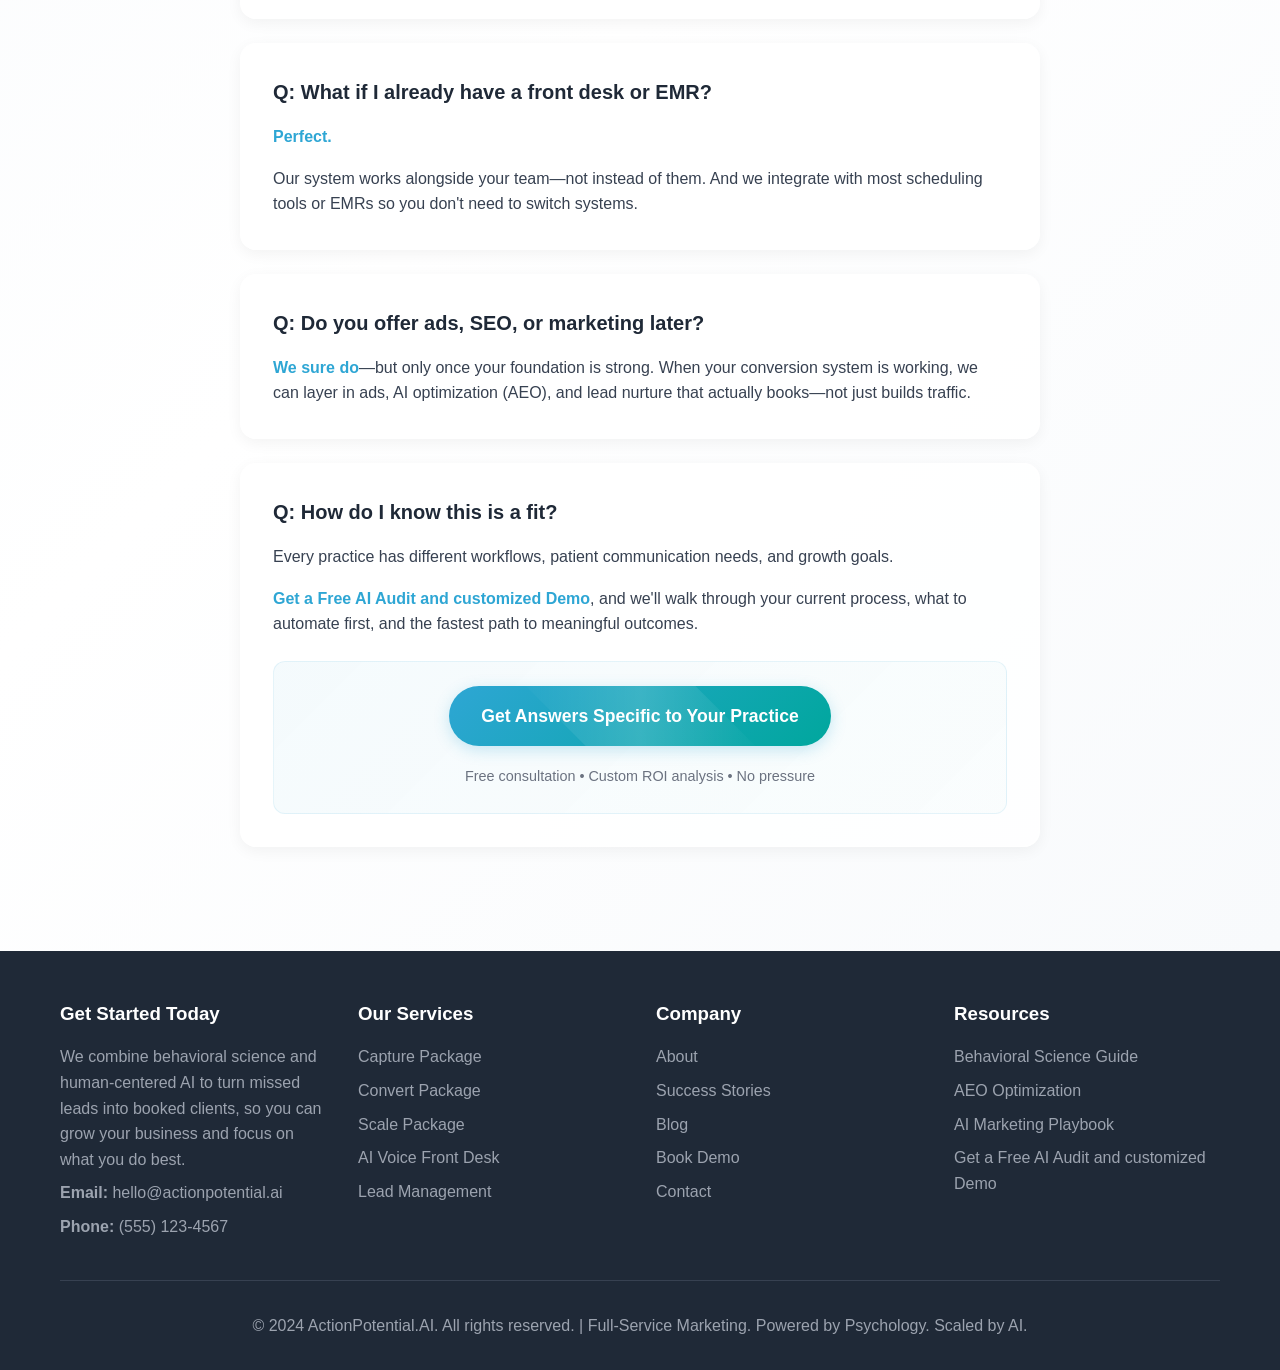
==== commit 9dcde9a0: "Remove pricing mentions and standardize CTA copy Co-authored-by: CarySears <CarySears@users.noreply." ====
--- a/hipaa.html
+++ b/hipaa.html
@@ -1447,19 +1447,6 @@
             margin-bottom: 0.5rem;
         }
 
-        .service-price {
-            font-size: 2rem;
-            color: #2EA6D4;
-            font-weight: 700;
-            margin-bottom: 0.5rem;
-        }
-
-        .service-price span {
-            font-size: 1rem;
-            color: #888;
-            font-weight: 400;
-        }
-
         .setup-fee {
             font-size: 0.875rem;
             color: #666;
@@ -1497,26 +1484,6 @@
         .service-tier:hover .service-features li:nth-child(3) { transition-delay: 0.2s; }
         .service-tier:hover .service-features li:nth-child(4) { transition-delay: 0.25s; }
         .service-tier:hover .service-features li:nth-child(5) { transition-delay: 0.3s; }
-
-        .pricing-options {
-            background: linear-gradient(135deg, #fffbf9, #fffcfa);
-            border-radius: 12px;
-            padding: 1.25rem;
-            margin-bottom: 1.5rem;
-            font-size: 0.875rem;
-        }
-
-        .pricing-option {
-            display: flex;
-            align-items: flex-start;
-            gap: 0.5rem;
-            padding: 0.5rem 0;
-            color: #555;
-        }
-
-        .pricing-option strong {
-            color: #1f2937;
-        }
 
         .upgrade-note {
             font-size: 0.75rem;
@@ -3268,23 +3235,6 @@
 
             .compliance-strip .container > div > div > div:nth-child(even) {
                 display: none !important;
-            }
-
-            /* Pricing Section Mobile */
-            .pricing-section div[style*="display: grid; grid-template-columns: 1fr 1fr"] {
-                display: flex !important;
-                flex-direction: column !important;
-                gap: 1.5rem !important;
-            }
-
-            /* Usage Wallet Table Mobile */
-            .pricing-section table {
-                font-size: 0.8rem !important;
-            }
-            
-            .pricing-section th,
-            .pricing-section td {
-                padding: 0.5rem 0 !important;
             }
 
             /* Usage Wallet Details Mobile */
@@ -3430,7 +3380,7 @@
                     </li>
                     <li class="spacer" aria-hidden="true"></li>
                     <li>
-                        <a href="#book-calendar" class="nav-link cta-link">Get Free AI Audit & Customized Demo</a>
+                        <a href="#book-calendar" class="nav-link cta-link">Get a Free AI Audit and customized Demo</a>
                     </li>
                 </ul>
                 <div class="hamburger" onclick="toggleMobileMenu()">
@@ -3471,13 +3421,13 @@
                     <li><a href="#who-we-serve">Automotive</a></li>
                 </ul>
             </li>
-            <li><a href="#book-calendar">Get Free AI Audit & Customized Demo</a></li>
+            <li><a href="#book-calendar">Get a Free AI Audit and customized Demo</a></li>
             <li><a href="https://app.actionpotential.ai/" target="_blank" rel="noopener">Login</a></li>
         </ul>
         
         <div class="mobile-header-actions">
                             <a href="https://app.actionpotential.ai/" class="log-in" target="_blank">Client Login</a>
-            <a href="#book-calendar" class="get-started">Get Free AI Audit + Demo</a>
+            <a href="#book-calendar" class="get-started">Get a Free AI Audit and customized Demo</a>
         </div>
     </div>
 
@@ -3576,7 +3526,7 @@
             <!-- CTA After Quick Proof Bar -->
             <div style="text-align: center; margin-top: 3rem;">
                 <a href="#book-calendar" class="btn-primary" style="font-size: 1.2rem; padding: 18px 36px;">
-                    Get Your Free AI Practice Audit
+                    Get a Free AI Audit and customized Demo
                 </a>
                 <p style="margin-top: 1rem; color: #6b7280; font-size: 0.95rem;">30-minute analysis • Custom demo • Implementation roadmap</p>
             </div>
@@ -3639,7 +3589,7 @@
                 <h3 style="color: white; font-size: 1.5rem; font-weight: 600; margin-bottom: 1rem;">Ready to Stop Missing Opportunities?</h3>
                 <p style="color: rgba(255, 255, 255, 0.9); margin-bottom: 2rem; font-size: 1.1rem;">See how AI can solve these problems for your practice</p>
                 <a href="#book-calendar" style="background: white; color: #2EA6D4; padding: 16px 32px; border-radius: 50px; text-decoration: none; font-weight: 600; font-size: 1.1rem; display: inline-block; transition: all 0.3s ease; box-shadow: 0 4px 15px rgba(255, 255, 255, 0.3);" onmouseover="this.style.transform='translateY(-2px)'; this.style.boxShadow='0 8px 25px rgba(255, 255, 255, 0.4)'" onmouseout="this.style.transform='translateY(0)'; this.style.boxShadow='0 4px 15px rgba(255, 255, 255, 0.3)'">
-                    Get Your Free AI Audit & Demo
+                    Get a Free AI Audit and customized Demo
                 </a>
             </div>
         </div>
@@ -4047,7 +3997,7 @@
                 <h3 style="font-size: 1.8rem; font-weight: 700; color: #1f2937; margin-bottom: 1rem;">Join These Success Stories</h3>
                 <p style="font-size: 1.1rem; color: #6b7280; margin-bottom: 2rem; max-width: 500px; margin-left: auto; margin-right: auto;">Ready to see similar results in your practice?</p>
                 <a href="#book-calendar" class="btn-primary" style="font-size: 1.2rem; padding: 18px 36px;">
-                    Get Your Free AI Audit & Demo
+                    Get a Free AI Audit and customized Demo
                 </a>
             </div>
         </div>
@@ -4119,132 +4069,14 @@
         </div>
     </section>
 
-    <!-- Pricing Section -->
-    <section class="pricing-section" style="background: #ffffff; padding: 4rem 0;">
-        <div class="container">
-            <div class="section-header">
-                <h2>Simple, Predictable Pricing</h2>
-            </div>
-            
-            <div style="max-width: 800px; margin: 0 auto;">
-                <!-- Pricing Cards -->
-                <div style="display: grid; grid-template-columns: 1fr 1fr; gap: 2rem; margin-bottom: 2rem;">
-                    <!-- Phone AI -->
-                    <div style="background: linear-gradient(145deg, #ffffff 0%, #f8fbff 100%); border: 2px solid #e2e8f0; border-radius: 16px; padding: 2rem; text-align: center; box-shadow: 0 4px 20px rgba(0, 0, 0, 0.08);">
-                        <h3 style="font-size: 1.5rem; font-weight: 700; color: #1f2937; margin-bottom: 0.5rem;">Phone AI</h3>
-                        <p style="font-size: 1.25rem; font-weight: 600; color: #2EA6D4; margin-bottom: 1.5rem;">Starting at $299 / mo</p>
-                        <div style="text-align: left; margin-bottom: 1.5rem;">
-                            <p style="color: #374151; line-height: 1.6; margin-bottom: 1rem;">Unlimited AI phone receptionist</p>
-                            <p style="color: #374151; line-height: 1.6; margin-bottom: 1rem;">Appointment booking</p>
-                        </div>
-                        <div style="border-top: 1px solid #e2e8f0; padding-top: 1.5rem;">
-                            <p style="color: #374151; line-height: 1.6; font-size: 0.95rem;">White-glove onboarding & 24/7 support</p>
-                        </div>
-                    </div>
-
-                    <!-- Full AI Team -->
-                    <div style="background: linear-gradient(145deg, #ffffff 0%, #f0f9ff 100%); border: 2px solid #2EA6D4; border-radius: 16px; padding: 2rem; text-align: center; box-shadow: 0 8px 32px rgba(46, 166, 212, 0.15); position: relative;">
-                        <div style="position: absolute; top: -12px; left: 50%; transform: translateX(-50%); background: #2EA6D4; color: white; padding: 0.5rem 1rem; border-radius: 20px; font-size: 0.85rem; font-weight: 600;">
-                            Most Popular
-                        </div>
-                        <h3 style="font-size: 1.5rem; font-weight: 700; color: #1f2937; margin-bottom: 0.5rem;">Full AI Team</h3>
-                        <p style="font-size: 1.25rem; font-weight: 600; color: #2EA6D4; margin-bottom: 1.5rem;">Starting at $499 / mo</p>
-                        <div style="text-align: left; margin-bottom: 1.5rem;">
-                            <p style="color: #374151; line-height: 1.6; margin-bottom: 1rem;">All Phone AI features plus web chat, automated texts & emails, review automation, local SEO</p>
-                        </div>
-                        <div style="border-top: 1px solid #e2e8f0; padding-top: 1.5rem;">
-                            <p style="color: #374151; line-height: 1.6; font-size: 0.95rem;">White-glove onboarding & 24/7 support</p>
-                        </div>
-                    </div>
-                </div>
-                
-                <!-- Footnote -->
-                <p style="text-align: center; color: #6b7280; font-size: 0.85rem; font-style: italic; margin-top: 2rem;">
-                    Final subscription varies by number of providers, locations, and optional EHR/API integration.
-                </p>
-                
-                <!-- Usage Wallet Details -->
-                <div style="max-width: 700px; margin: 3rem auto 0;">
-                    <details class="usage-wallet-details" style="background: linear-gradient(145deg, #f8fafc 0%, #f1f5f9 100%); border: 1px solid #e2e8f0; border-radius: 12px; padding: 1.5rem; box-shadow: 0 2px 8px rgba(0, 0, 0, 0.04); transition: all 0.3s ease;">
-                        <summary style="cursor: pointer; font-weight: 600; color: #1f2937; list-style: none; margin-bottom: 1rem; display: flex; align-items: center; justify-content: space-between; padding: 0.5rem 0; position: relative;">
-                            <span><strong>Carrier fees—passed through at our bulk discounted cost</strong></span>
-                            <div class="usage-chevron" style="width: 20px; height: 20px; color: #6b7280; transition: transform 0.3s ease; flex-shrink: 0; margin-left: 1rem;">
-                                <svg width="20" height="20" viewBox="0 0 24 24" fill="currentColor">
-                                    <path d="M7.41 8.59L12 13.17l4.59-4.58L18 10l-6 6-6-6 1.41-1.41z"/>
-                                </svg>
-                            </div>
-                        </summary>
-                        
-                        <!-- Usage Table -->
-                        <div style="overflow-x: auto; margin-bottom: 1.5rem;">
-                            <table style="width: 100%; border-collapse: collapse; font-size: 0.9rem;">
-                                <thead>
-                                    <tr style="border-bottom: 2px solid #e2e8f0;">
-                                        <th style="text-align: left; padding: 0.75rem 0; color: #374151; font-weight: 600;">Item</th>
-                                        <th style="text-align: right; padding: 0.75rem 0; color: #374151; font-weight: 600;">Our rate</th>
-                                        <th style="text-align: right; padding: 0.75rem 0; color: #374151; font-weight: 600;">$10 ≈</th>
-                                    </tr>
-                                </thead>
-                                <tbody>
-                                    <tr style="border-bottom: 1px solid #f1f5f9;">
-                                        <td style="padding: 0.75rem 0; color: #374151;">Inbound voice minutes</td>
-                                        <td style="padding: 0.75rem 0; text-align: right; color: #374151;">0.85 ¢ / min</td>
-                                        <td style="padding: 0.75rem 0; text-align: right; color: #374151;">~175 mins</td>
-                                    </tr>
-                                    <tr style="border-bottom: 1px solid #f1f5f9;">
-                                        <td style="padding: 0.75rem 0; color: #374151;">SMS segments (160 chars)</td>
-                                        <td style="padding: 0.75rem 0; text-align: right; color: #374151;">0.83 ¢ / segment</td>
-                                        <td style="padding: 0.75rem 0; text-align: right; color: #374151;">~205 texts</td>
-                                    </tr>
-                                    <tr style="border-bottom: 1px solid #f1f5f9;">
-                                        <td style="padding: 0.75rem 0; color: #374151;">MMS messages</td>
-                                        <td style="padding: 0.75rem 0; text-align: right; color: #374151;">2.0 ¢ / msg</td>
-                                        <td style="padding: 0.75rem 0; text-align: right; color: #374151;">500 images</td>
-                                    </tr>
-                                    <tr style="border-bottom: 1px solid #f1f5f9;">
-                                        <td style="padding: 0.75rem 0; color: #374151;">Email sends</td>
-                                        <td style="padding: 0.75rem 0; text-align: right; color: #374151;">0.071 ¢ / email</td>
-                                        <td style="padding: 0.75rem 0; text-align: right; color: #374151;">~14,105 emails</td>
-                                    </tr>
-                                    <tr style="border-bottom: 1px solid #f1f5f9;">
-                                        <td style="padding: 0.75rem 0; color: #374151;">HIPAA phone number</td>
-                                        <td style="padding: 0.75rem 0; text-align: right; color: #374151;">$2.26 / mo</td>
-                                        <td style="padding: 0.75rem 0; text-align: right; color: #374151;">—</td>
-                                    </tr>
-                                    <tr style="border-bottom: 1px solid #f1f5f9;">
-                                        <td style="padding: 0.75rem 0; color: #374151;">10DLC brand (one-time)</td>
-                                        <td style="padding: 0.75rem 0; text-align: right; color: #374151;">$19</td>
-                                        <td style="padding: 0.75rem 0; text-align: right; color: #374151;">—</td>
-                                    </tr>
-                                    <tr>
-                                        <td style="padding: 0.75rem 0; color: #374151;">10DLC campaign (annual)</td>
-                                        <td style="padding: 0.75rem 0; text-align: right; color: #374151;">$15–$45</td>
-                                        <td style="padding: 0.75rem 0; text-align: right; color: #374151;">—</td>
-                                    </tr>
-                                </tbody>
-                            </table>
-                        </div>
-                        
-                        <!-- Usage Credit Info -->
-                        <div style="background: rgba(46, 166, 212, 0.05); border: 1px solid rgba(46, 166, 212, 0.1); border-radius: 8px; padding: 1rem;">
-                            <p style="color: #374151; line-height: 1.6; margin: 0; font-size: 0.9rem;">
-                                We preload $25 usage credit at launch. When the wallet drops below $10, it auto-reloads $25 with your card on file. Most clinics spend $40–$120 / mo in usage credit.
-                            </p>
-                        </div>
-                    </details>
-                </div>
-            </div>
-        </div>
-    </section>
-
-    <!-- CTA After Pricing Section -->
+    <!-- CTA Section -->
     <section style="padding: 3rem 0; background: #ffffff;">
         <div class="container">
             <div style="text-align: center; padding: 3rem 2rem; background: linear-gradient(135deg, #f0f9ff, #ffffff); border-radius: 20px; box-shadow: 0 10px 30px rgba(46, 166, 212, 0.1); border: 2px solid rgba(46, 166, 212, 0.1);">
                 <h3 style="font-size: 1.9rem; font-weight: 700; color: #1f2937; margin-bottom: 1rem;">Ready to Learn More?</h3>
                 <p style="font-size: 1.1rem; color: #6b7280; margin-bottom: 2rem; max-width: 550px; margin-left: auto; margin-right: auto;">Schedule your free audit to see how AI can transform your practice</p>
                 <a href="#book-calendar" class="btn-primary" style="font-size: 1.2rem; padding: 18px 36px; margin-bottom: 1rem;">
-                    Get Your Free AI Audit & Demo
+                    Get a Free AI Audit and customized Demo
                 </a>
                 <p style="color: #9ca3af; font-size: 0.95rem;">✓ No contracts ✓ 24/7 support ✓ HIPAA compliant</p>
             </div>
@@ -4349,7 +4181,7 @@
                 <h3 style="font-size: 1.8rem; font-weight: 700; color: #1f2937; margin-bottom: 1rem;">See How This Applies to You</h3>
                 <p style="font-size: 1.1rem; color: #6b7280; margin-bottom: 2rem; max-width: 500px; margin-left: auto; margin-right: auto;">Get a free audit and demo tailored to your practice</p>
                 <a href="#book-calendar" class="btn-primary" style="font-size: 1.2rem; padding: 18px 36px;">
-                    Get Your Free AI Audit & Demo
+                    Get a Free AI Audit and customized Demo
                 </a>
             </div>
         </div>
@@ -4399,7 +4231,7 @@
                     <h3 style="font-size: 2rem; font-weight: 700; color: white; margin-bottom: 1rem;">See What's Possible for Your Practice</h3>
                     <p style="font-size: 1.2rem; color: rgba(255, 255, 255, 0.9); margin-bottom: 2rem; max-width: 600px; margin-left: auto; margin-right: auto;">Discover how AI can transform your patient experience and practice efficiency</p>
                     <a href="#book-calendar" style="background: white; color: #2EA6D4; padding: 18px 36px; border-radius: 50px; text-decoration: none; font-weight: 700; font-size: 1.2rem; display: inline-block; transition: all 0.3s ease; box-shadow: 0 8px 25px rgba(255, 255, 255, 0.3);" onmouseover="this.style.transform='translateY(-3px)'; this.style.boxShadow='0 12px 35px rgba(255, 255, 255, 0.4)'" onmouseout="this.style.transform='translateY(0)'; this.style.boxShadow='0 8px 25px rgba(255, 255, 255, 0.3)'">
-                        Get Your Free AI Audit & Demo
+                        Get a Free AI Audit and customized Demo
                     </a>
                 </div>
             </div>
@@ -4498,13 +4330,13 @@
                 <!-- FAQ Item 6 -->
                 <div style="background: rgba(255, 255, 255, 0.8); border-radius: 16px; padding: 2rem; margin-bottom: 1.5rem; box-shadow: 0 4px 15px rgba(0,0,0,0.05); border: 1px solid rgba(255, 255, 255, 0.7);">
                     <h3 style="color: #1f2937; font-size: 1.25rem; font-weight: 600; margin-bottom: 1rem;">
-                        <strong>Q:</strong> What's the cost?
+                        <strong>Q:</strong> How do I know this is a fit?
                     </h3>
                     <p style="color: #374151; line-height: 1.6; margin-bottom: 1rem;">
-                        Pricing depends on your practice size, specialties, and goals.
+                        Every practice has different workflows, patient communication needs, and growth goals.
                     </p>
                     <p style="color: #374151; line-height: 1.6; margin-bottom: 1.5rem;">
-                        <a href="#book-calendar" style="color: #2EA6D4; text-decoration: none; font-weight: 600;">Get your free AI audit + custom demo</a>, and we'll walk through your practice's AI opportunities, what's needed, and what gets you ROI fast—without overbuilding. These are proven systems that pay for themselves.
+                        <a href="#book-calendar" style="color: #2EA6D4; text-decoration: none; font-weight: 600;">Get a Free AI Audit and customized Demo</a>, and we'll walk through your current process, what to automate first, and the fastest path to meaningful outcomes.
                     </p>
                     <!-- Inline CTA -->
                     <div style="text-align: center; padding: 1.5rem; background: linear-gradient(135deg, rgba(46, 166, 212, 0.05), rgba(121, 197, 199, 0.03)); border-radius: 12px; border: 1px solid rgba(46, 166, 212, 0.1);">
@@ -4541,7 +4373,7 @@
                     <a href="#about">About</a>
                     <a href="#early-testimonials">Success Stories</a>
                     <a href="#blog">Blog</a>
-                    <a href="#pricing">Pricing</a>
+                    <a href="#book-calendar">Book Demo</a>
                     <a href="#contact">Contact</a>
                 </div>
                 <div class="footer-section">
@@ -4549,7 +4381,7 @@
                     <a href="#">Behavioral Science Guide</a>
                     <a href="#">AEO Optimization</a>
                     <a href="#">AI Marketing Playbook</a>
-                    <a href="#book-calendar">Free AI Audit + Demo</a>
+                    <a href="#book-calendar">Get a Free AI Audit and customized Demo</a>
                 </div>
             </div>
             <div class="footer-bottom">
@@ -4560,7 +4392,7 @@
 
     <!-- Mobile Floating Bar -->
     <div class="mobile-floating-bar">
-                        Free AI Audit + Demo: <a href="#book-calendar" style="color: white; text-decoration: underline;">Book Now</a>
+                        Get a Free AI Audit and customized Demo: <a href="#book-calendar" style="color: white; text-decoration: underline;">Book Now</a>
     </div>
 
     <!-- Cursor Follower -->
@@ -5122,27 +4954,6 @@
     </script>
 
     <!-- LeadConnector Widgets -->
-    <style>
-        /*
-         * Keep the main chat widget bottom-right (default),
-         * but force the Voice AI widget to top-right.
-         *
-         * LeadConnector widget DOM can vary, so we target several likely hooks.
-         */
-        iframe[src*="692e35dacf45958002fa546c"],
-        iframe[data-src*="692e35dacf45958002fa546c"],
-        [data-widget-id="692e35dacf45958002fa546c"],
-        [data-chat-widget-id="692e35dacf45958002fa546c"],
-        [id*="692e35dacf45958002fa546c"] {
-            position: fixed !important;
-            top: 20px !important;
-            right: 20px !important;
-            bottom: auto !important;
-            left: auto !important;
-            z-index: 10000 !important;
-        }
-    </style>
-
     <!-- Bottom-right chat widget (as it was) -->
     <script
         src="https://beta.leadconnectorhq.com/loader.js"
